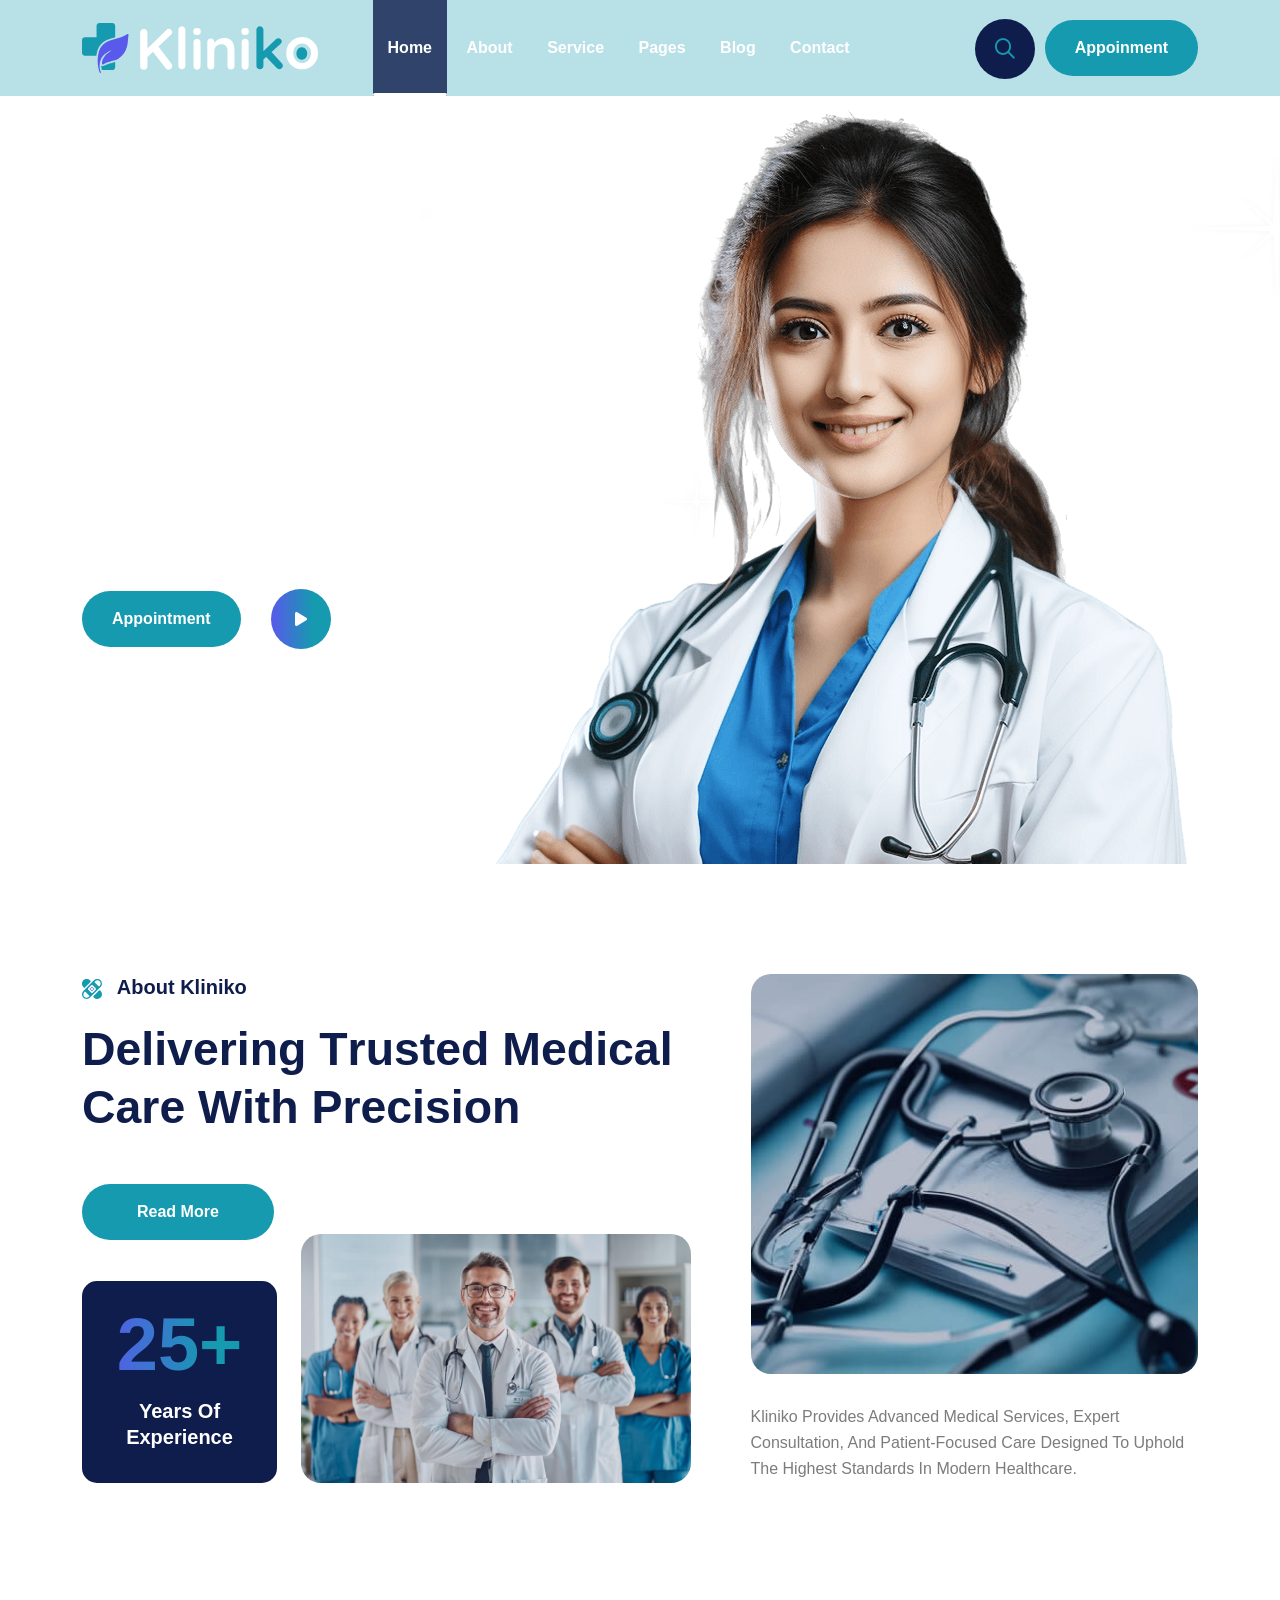
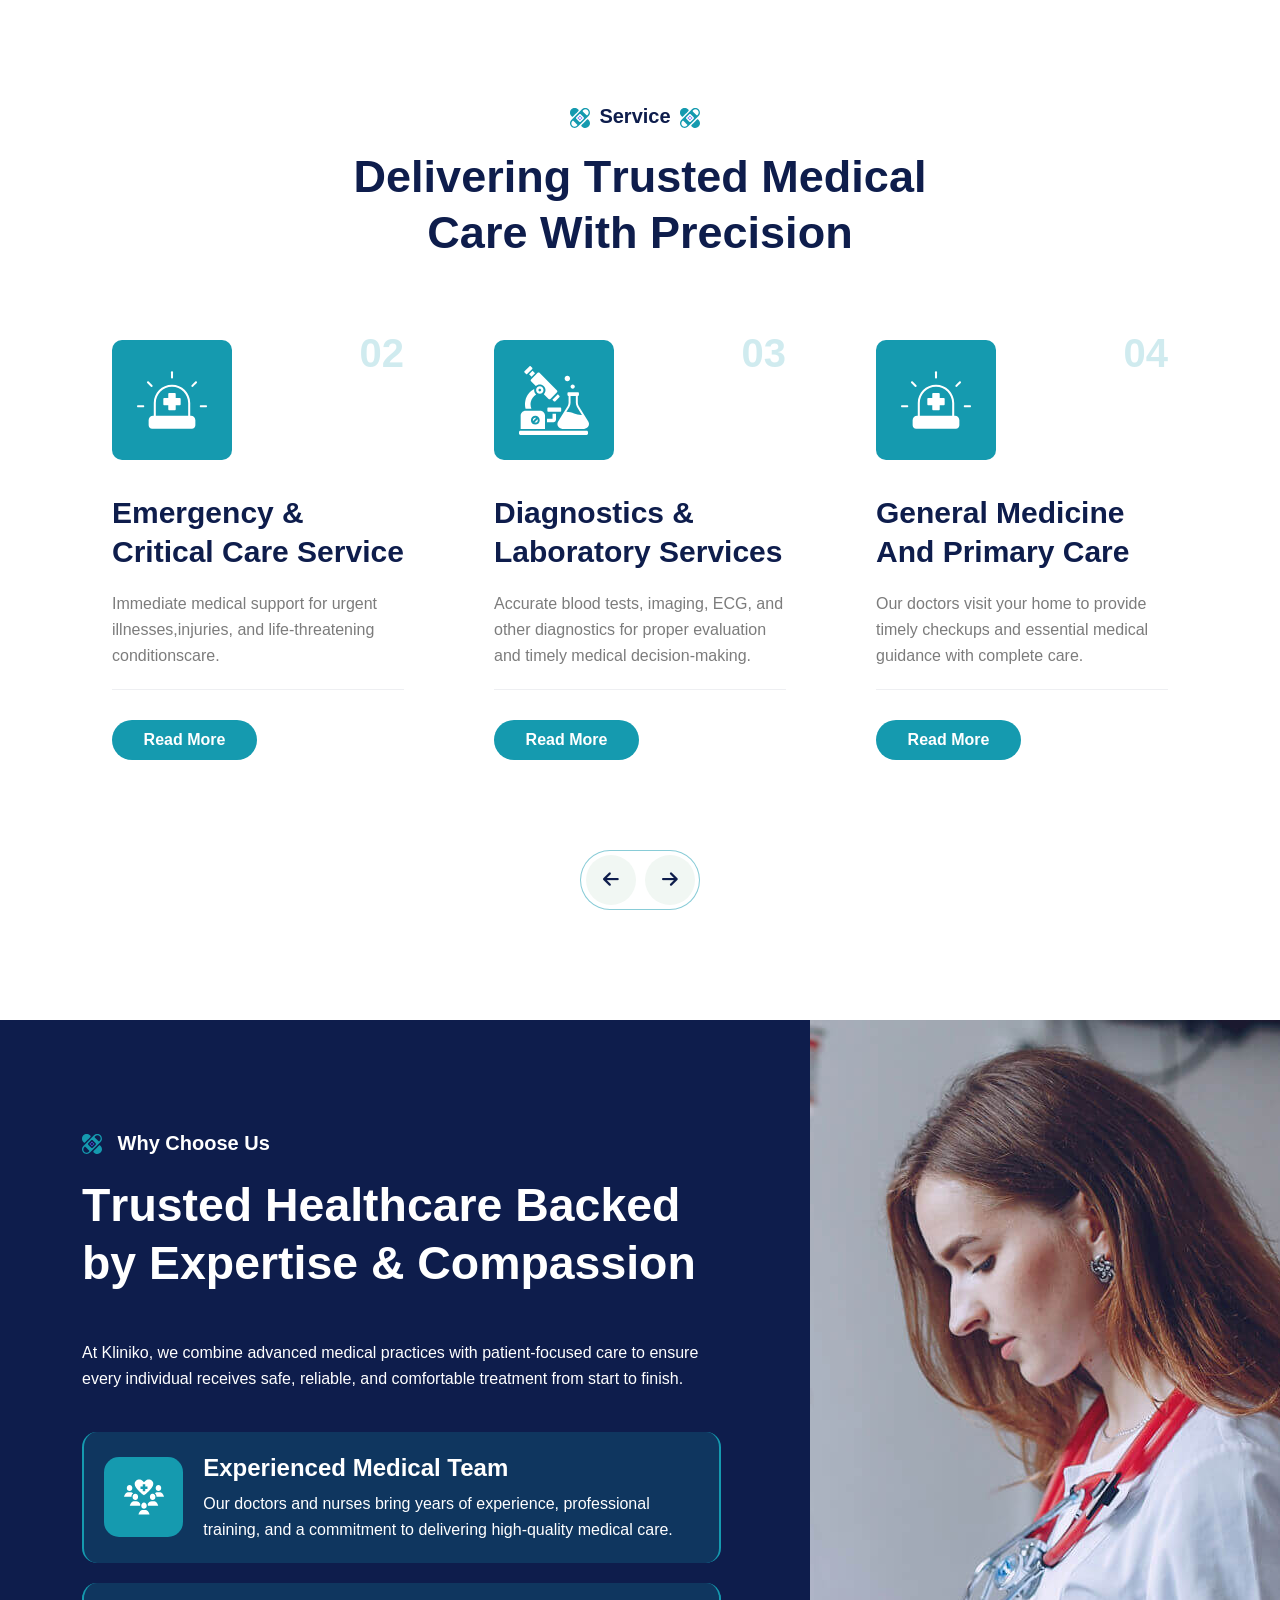
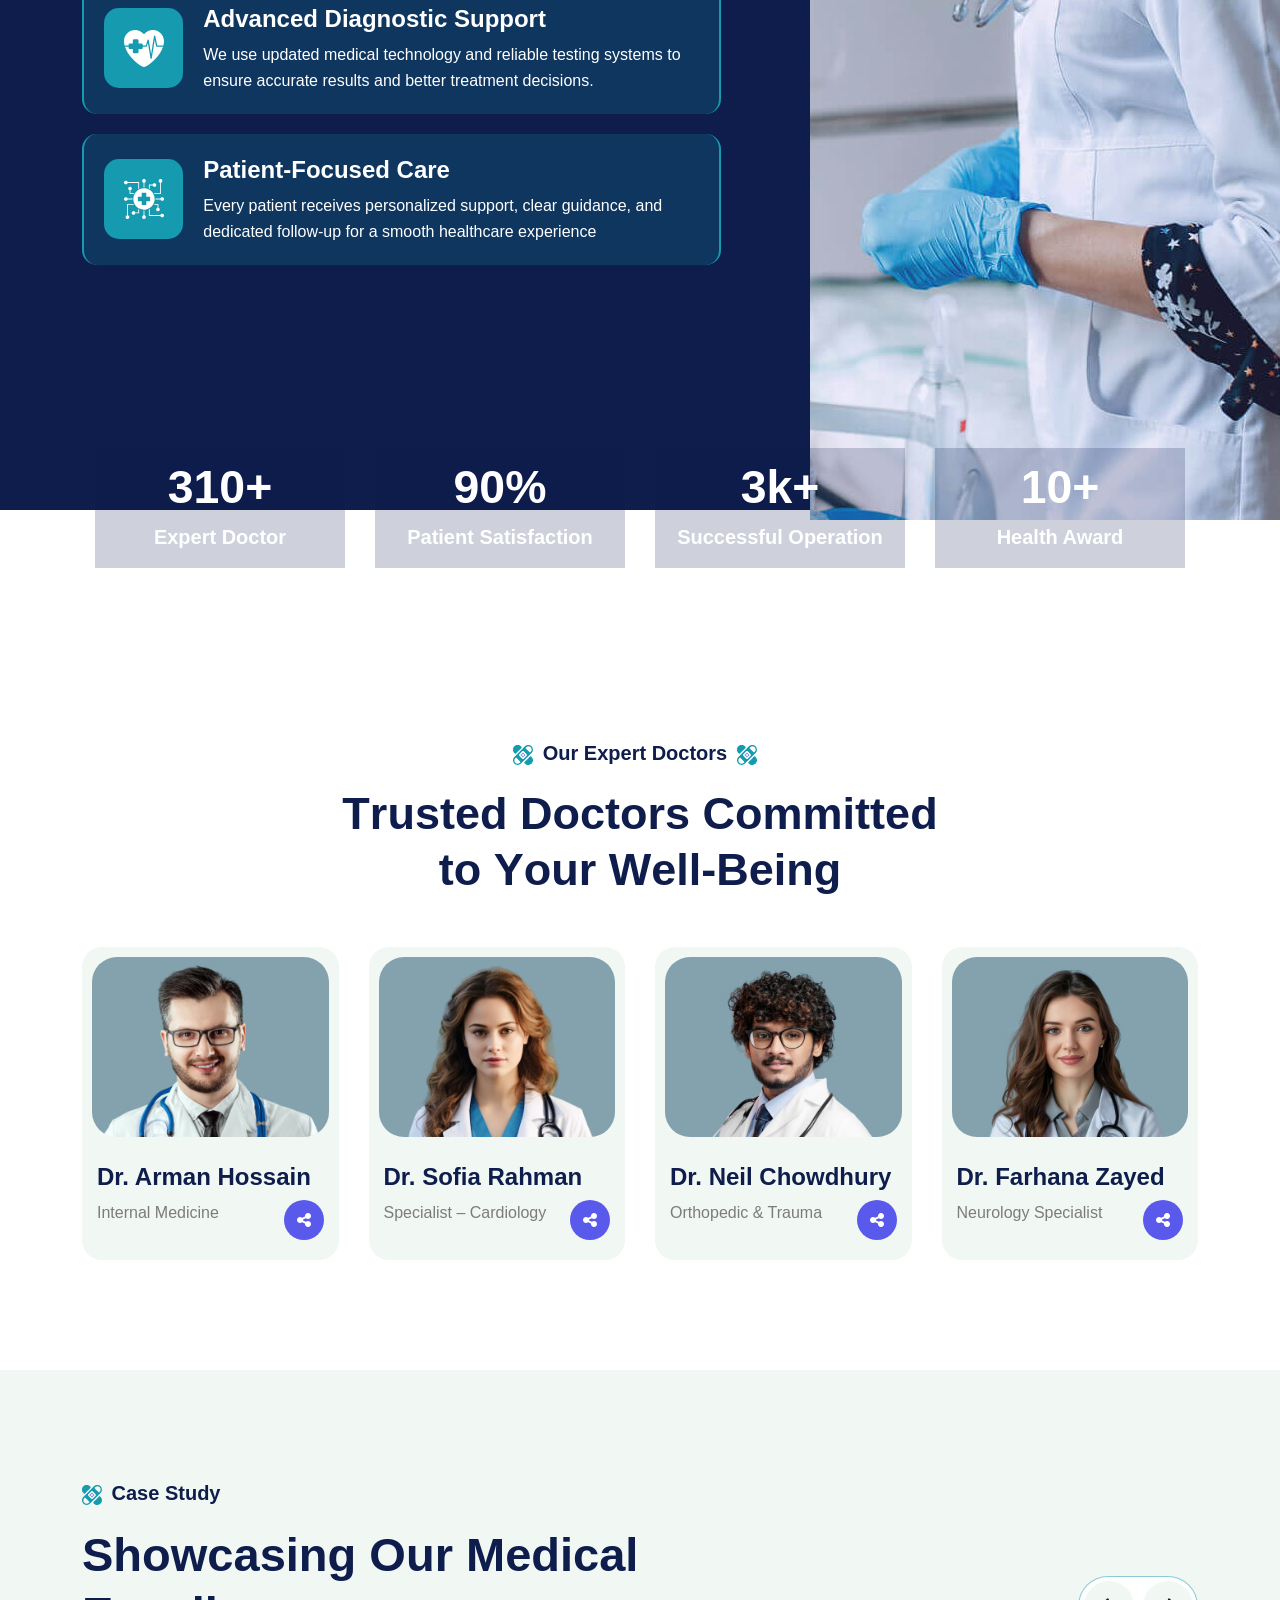
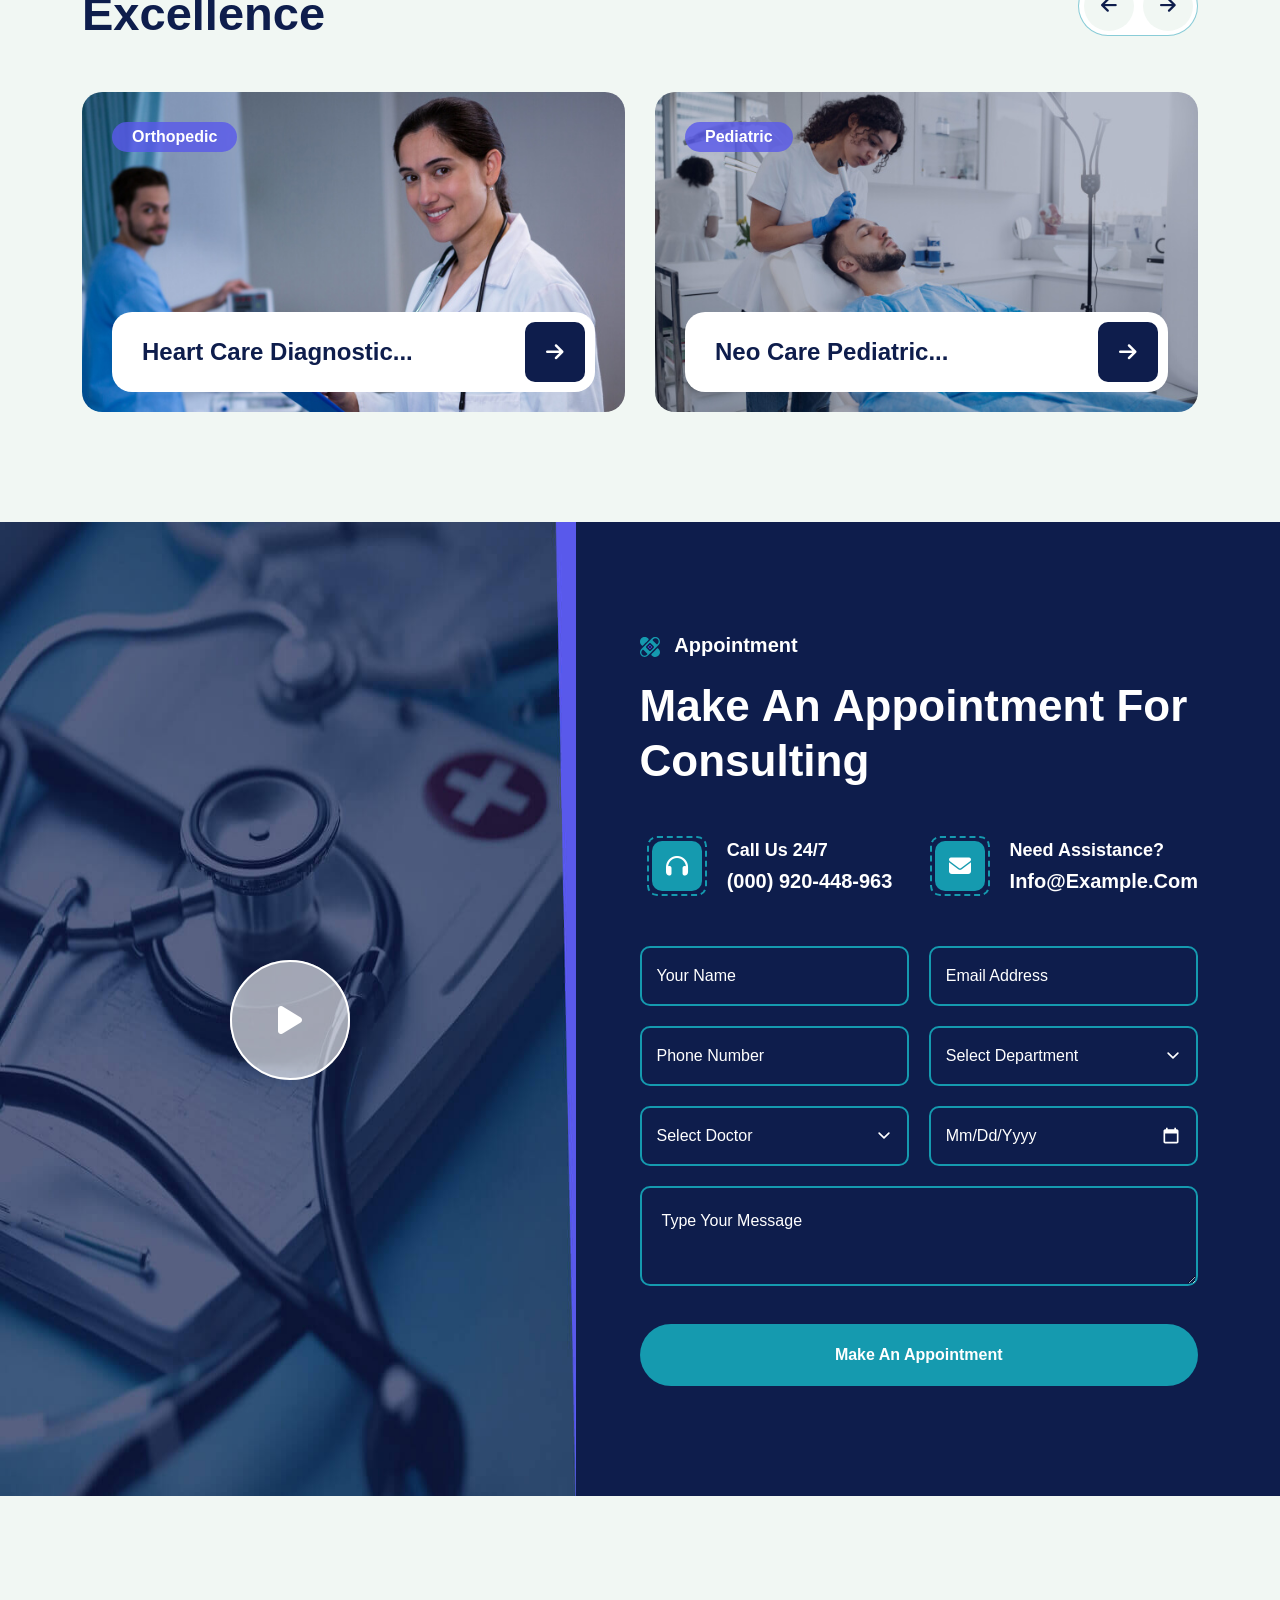
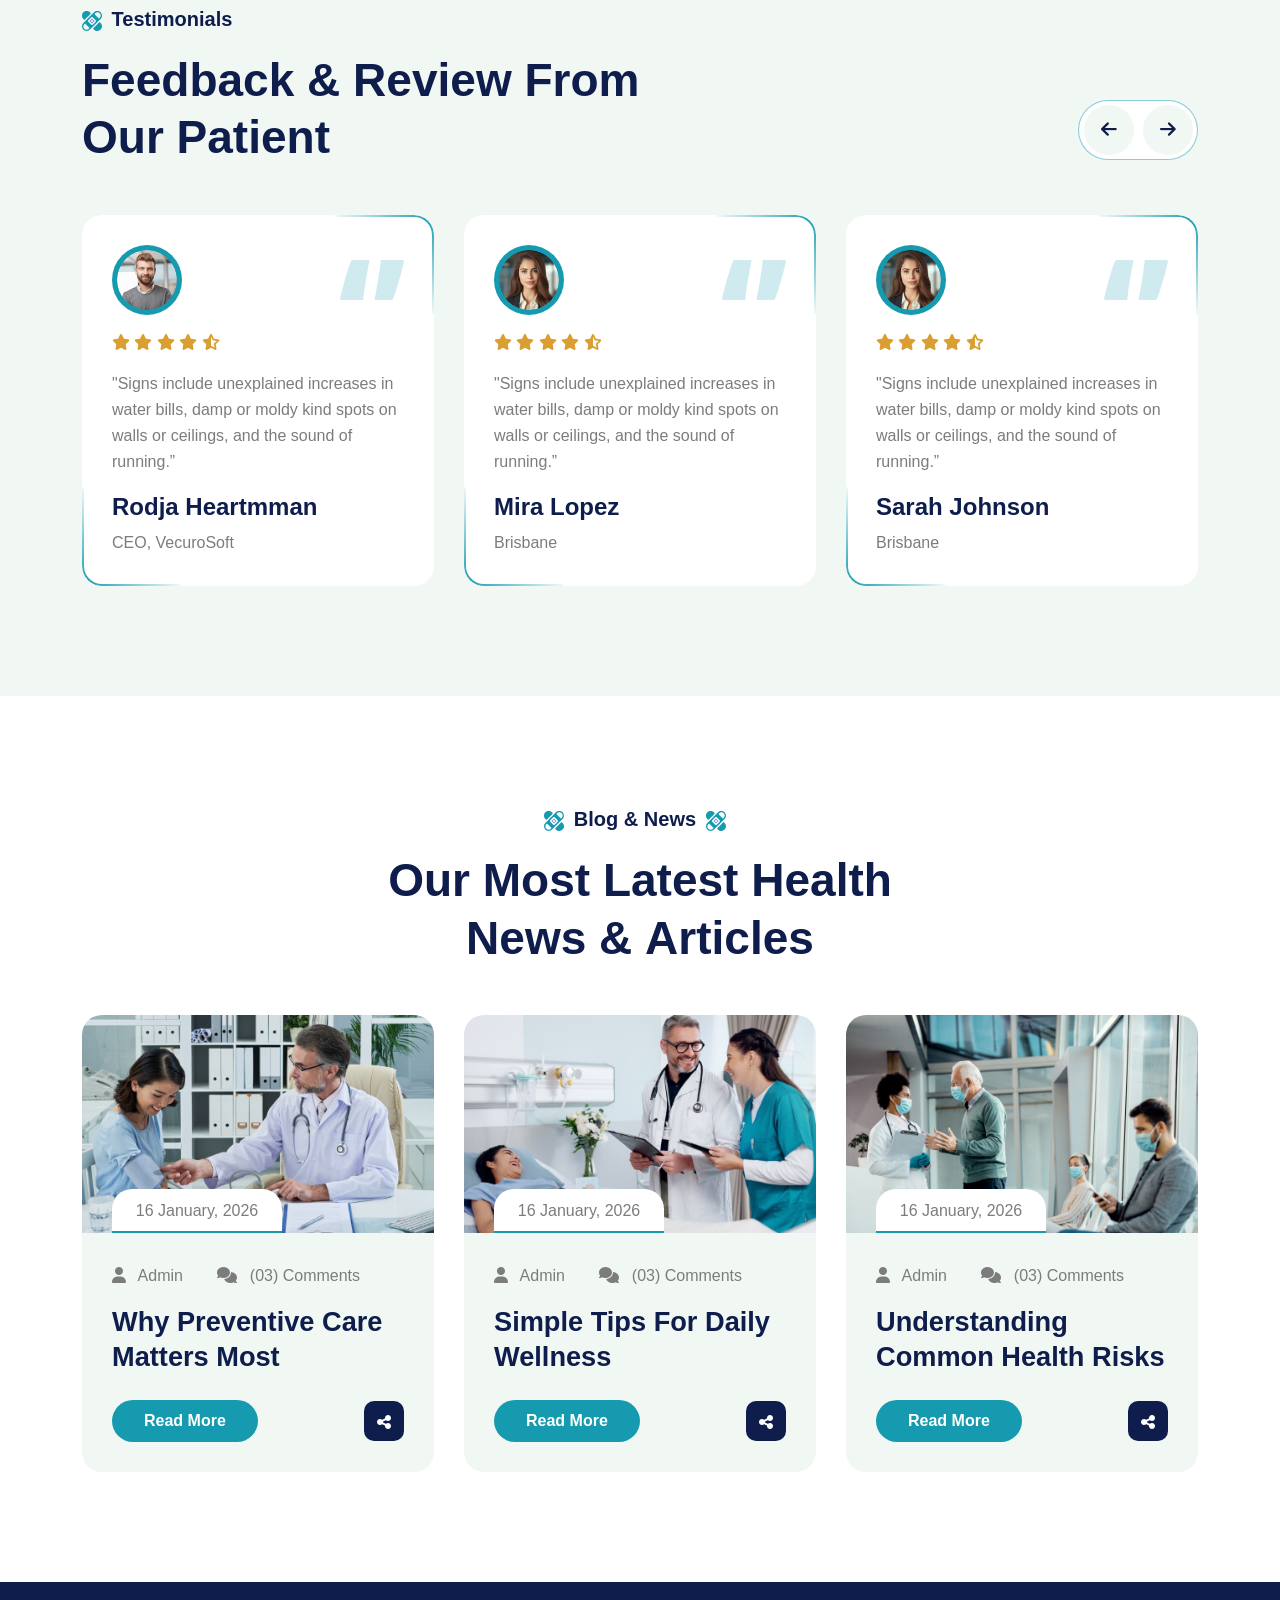
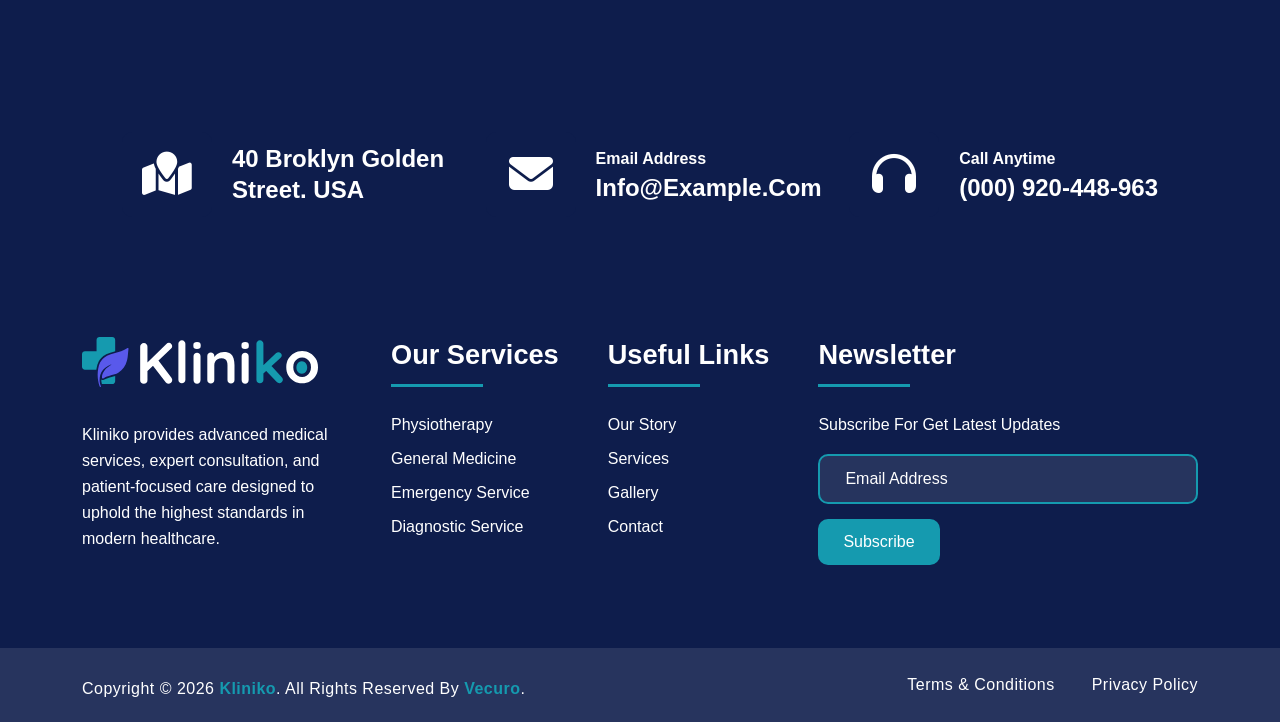
==== index.html @ f4b87aa0 "working start" ====
﻿<!DOCTYPE html>
<html class="no-js" lang="zxx">

<head>
  <meta charset="utf-8">
  <meta http-equiv="x-ua-compatible" content="ie=edge">
  <title>
    kliniko - Medical Hospital & Doctors Clinic HTML5 Template | Vecuro | Home 1
  </title>
  <meta name="author" content="vecuro">
  <meta name="description" content="kliniko - Medical Hospital & Doctors Clinic HTML5 Template">
  <meta name="keywords" content="kliniko - Medical Hospital & Doctors Clinic HTML5 Template">

  <!-- Mobile Specific Metas -->
  <meta name="viewport" content="width=device-width, initial-scale=1, shrink-to-fit=no">

  <!-- Favicons - Place favicon.ico in the root directory -->
  <link rel="apple-touch-icon" href="assets/img/favicons/apple-touch-icon.png">
  <link rel="icon" type="image/x-icon" href="assets/img/favicons/favicon.ico">
  <link rel="icon" type="image/svg+xml" href="assets/img/favicons/favicon.svg">
  <link rel="icon" type="image/png" sizes="96x96" href="assets/img/favicons/favicon-96x96.png">
  <link rel="icon" type="image/png" sizes="192x192" href="assets/img/favicons/web-app-manifest-192x192.png">
  <meta name="theme-color" content="#ffffff">
  <!--~~~~~~~~~~~~~~~~~~~~~~~~~~~~
	  Google Fonts
	~~~~~~~~~~~~~~~~~~~~~~~~~~~~~~~~ -->
  <link rel="preconnect" href="https://fonts.googleapis.com">
  <link rel="preconnect" href="https://fonts.gstatic.com" crossorigin="">
  <link href="../../css2?family=Fira+Sans:ital,wght@0,100;0,200;0,300;0,400;0,500;0,600;0,700;0,800;0,900;1,100;1,200;1,300;1,400;1,500;1,600;1,700;1,800;1,900&family=Quicksand:wght@300..700&display=swap" rel="stylesheet">
  <!--~~~~~~~~~~~~~~~~~~~~~~~~~~~~
	    All CSS File
	~~~~~~~~~~~~~~~~~~~~~~~~~~~~~~~~ -->
  <!-- Bootstrap -->
  <link rel="stylesheet" href="assets/css/bootstrap.min.css">
  <!-- Fontawesome Icon -->
  <link rel="stylesheet" href="assets/css/fontawesome.min.css">
  <!-- Magnific Popup -->
  <link rel="stylesheet" href="assets/css/magnific-popup.min.css">
  <!-- Slick Slider -->
  <link rel="stylesheet" href="assets/css/swiper-bundle.css">
  <!-- animate css -->
  <link rel="stylesheet" href="assets/css/animate.min.css">
  <!-- Theme Custom CSS -->
  <link rel="stylesheet" href="assets/css/style.css">
</head>

<body>
  <!--********************************
   		Code Start From Here 
	******************************** -->
  <!--~~~~~~~~~~~~~~~~~~~~~~~~~~~~
	    Preloader
	~~~~~~~~~~~~~~~~~~~~~~~~~~~~~~~~ -->
  <div class="preloader">
    <button class="vsBtn preloaderCls">Cancel Preloader </button>
    <div class="preloader-inner">
      <img loading="lazy" src="assets/img/logo.svg" alt="logo">
      <div class="content">
        <div class="pill">
          <div class="medicine">
            <i></i><i></i><i></i><i></i><i></i><i></i>
            <i></i><i></i><i></i><i></i><i></i><i></i>
          </div>
          <div class="side top"></div>
          <div class="side bottom"></div>
        </div>
      </div>
    </div>
  </div>

  <!--~~~~~~~~~~~~~~~~~~~~~~~~~~~~
		Mobile Menu
	~~~~~~~~~~~~~~~~~~~~~~~~~~~~~~~~ -->
  <div class="vs-menu-wrapper">
    <div class="vs-menu-area text-center">
      <div class="vs-header__right pt-4">
        <button class="vs-menu-toggle">
          <i class="fa-solid fa-xmark"></i>
        </button>
        <div class="mobile-logo">
          <a href="index.html"><img loading="lazy" src="assets/img/logo.svg" alt="kliniko"></a>
        </div>
      </div>
      <div class="vs-mobile-menu">
        <ul>
          <li class="menu-item-has-children">
            <a href="index.html">
              Home
            </a>
            <ul class="sub-menu">
              <li><a href="index.html">Home 01</a></li>
              <li><a href="index-2.html">Home 02</a></li>
              <li><a href="index-3.html">Home 03</a></li>
              <li><a href="index-4.html">Home 04</a></li>
              <li><a href="index-5.html">Home 05</a></li>
            </ul>
          </li>
          <li><a href="about.html"> about</a> </li>
          <li class="menu-item-has-children">
            <a href="service.html"> service </a>
            <ul class="sub-menu">
              <li><a href="service.html">service</a></li>
              <li><a href="service-details.html">service details</a></li>
            </ul>
          </li>

          <li class="menu-item-has-children mega-menu-wrap">
            <a href="javascript:void(0)">
              Pages
            </a>
            <ul class="mega-menu">
              <li><a href="javascript:void(0)">Page List 1</a>
                <ul>
                  <li><a href="index.html">Home 01</a></li>
                  <li><a href="index-2.html">Home 02</a></li>
                  <li><a href="index-3.html">Home 03</a></li>
                  <li><a href="index-4.html">Home 04</a></li>
                  <li><a href="index-5.html">Home 05</a></li>
                </ul>
              </li>
              <li><a href="javascript:void(0)">Page List 2</a>
                <ul>
                  <li><a href="about.html">About Us</a></li>
                  <li><a href="service.html">service</a></li>
                  <li><a href="service-details.html">service details</a></li>
                  <li><a href="doctors.html">doctors</a></li>
                </ul>
              </li>
              <li><a href="javascript:void(0)">Page List 3</a>
                <ul>
                  <li><a href="doctors-details.html">doctors details</a></li>
                  <li><a href="case.html">case study</a></li>
                  <li><a href="case-details.html">case details</a></li>
                  <li><a href="blog.html">Blog Standerd</a></li>
                </ul>
              </li>
              <li><a href="javascript:void(0)">Page List 4</a>
                <ul>
                  <li><a href="blog-grid.html">Blog Grid</a></li>
                  <li><a href="blog-details.html">Blog Details</a></li>
                  <li><a href="contact.html">Contact Us</a></li>
                  <li><a href="404.html">404 Page</a></li>
                </ul>
              </li>
            </ul>
          </li>
          <li class="menu-item-has-children">
            <a href="blog.html"> Blog </a>
            <ul class="sub-menu">
              <li><a href="blog.html">Blog Standerd</a></li>
              <li><a href="blog-grid.html">Blog grid</a></li>
              <li><a href="blog-details.html">Blog Details</a></li>
            </ul>
          </li>
          <li>
            <a href="contact.html">
              contact
            </a>
          </li>
        </ul>
      </div>
      <div class="mt-50 pt-50">
        <div class="social-style mobileMenu mb-30">
          <a href="#"><i class="fa-brands fa-x-twitter"></i></a>
          <a href="#"><i class="fa-brands fa-linkedin-in"></i></a>
          <a href="#"><i class="fa-brands fa-youtube"></i></a>
          <a href="#"><i class="fa-brands fa-google-plus-g"></i></a>
        </div>
        <p class="sidemenu-text sidemenu-text--footer text-center mb-0">Copyright © 2026 <a class="vs-theme-color" href="index.html">kliniko</a>. All rights reserved.
        </p>
      </div>
    </div>
  </div>

  <!-- ==============================
    	Popup Search Box
    ============================== -->
  <div class="popup-search-box">
    <button class="searchClose"><i class="fal fa-times"></i></button>
    <form action="#">
      <input id="search-field" type="text" class="border-theme" placeholder="What are you looking for">
      <button type="submit"><i class="fal fa-search"></i></button>
    </form>
  </div>

  <!--~~~~~~~~~~~~~~~~~~~~~~~~~~~~~~
        Header layout
    ~~~~~~~~~~~~~~~~~~~~~~~~~~~~-->
  <header class="vs-header bg-fixed">
    <div class="sticky-wrapper">
      <div class="sticky-active">
        <div class="container">
          <div class="menu-container">
            <div class="row justify-content-between align-items-center">
              <div class="col">
                <div class="d-flex align-items-center justify-content-start position-relative">
                  <button class="vs-menu-toggle d-inline-block d-xl-none">
                    <i class="fal fa-bars"></i>
                  </button>
                  <div class="vs-header__logo">
                    <a href="index.html">
                      <img src="assets/img/logo.svg" alt="Kliniko" class="logo">
                    </a>
                  </div>
                </div>
              </div>
              <div class="col-auto">
                <nav class="main-menu d-none d-xl-block">
                  <ul>
                    <li class="menu-item-has-children">
                      <a href="index.html">
                        Home
                      </a>
                      <ul class="sub-menu">
                        <li><a href="index.html">Home 01</a></li>
                        <li><a href="index-2.html">Home 02</a></li>
                        <li><a href="index-3.html">Home 03</a></li>
                        <li><a href="index-4.html">Home 04</a></li>
                        <li><a href="index-5.html">Home 05</a></li>
                      </ul>
                    </li>
                    <li><a href="about.html"> about</a> </li>
                    <li class="menu-item-has-children">
                      <a href="service.html"> service </a>
                      <ul class="sub-menu">
                        <li><a href="service.html">service</a></li>
                        <li><a href="service-details.html">service details</a></li>
                      </ul>
                    </li>
                    <li class="menu-item-has-children mega-menu-wrap">
                      <a href="javascript:void(0)">
                        Pages
                      </a>
                      <ul class="mega-menu">
                        <li><span>Page List 1</span>
                          <ul>
                            <li><a href="index.html">Home 01</a></li>
                            <li><a href="index-2.html">Home 02</a></li>
                            <li><a href="index-3.html">Home 03</a></li>
                            <li><a href="index-4.html">Home 04</a></li>
                            <li><a href="index-5.html">Home 05</a></li>
                          </ul>
                        </li>
                        <li><span>Page List 2</span>
                          <ul>
                            <li><a href="about.html">About Us</a></li>
                            <li><a href="service.html">service</a></li>
                            <li><a href="service-details.html">service details</a></li>
                            <li><a href="doctors.html">doctors</a></li>
                          </ul>
                        </li>
                        <li><span>Page List 3</span>
                          <ul>
                            <li><a href="doctors-details.html">doctors details</a></li>
                            <li><a href="case.html">case study</a></li>
                            <li><a href="case-details.html">case details</a></li>
                            <li><a href="blog.html">Blog Standerd</a></li>
                          </ul>
                        </li>
                        <li><span>Page List 4</span>
                          <ul>
                            <li><a href="blog-grid.html">Blog Grid</a></li>
                            <li><a href="blog-details.html">Blog Details</a></li>
                            <li><a href="contact.html">Contact Us</a></li>
                            <li><a href="404.html">404 Page</a></li>
                          </ul>
                        </li>
                      </ul>
                    </li>

                    <li class="menu-item-has-children">
                      <a href="blog.html"> Blog </a>
                      <ul class="sub-menu">
                        <li><a href="blog.html">Blog Standerd</a></li>
                        <li><a href="blog-grid.html">Blog grid</a></li>
                        <li><a href="blog-details.html">Blog Details</a></li>
                      </ul>
                    </li>
                    <li>
                      <a href="contact.html">
                        contact
                      </a>
                    </li>
                  </ul>
                </nav>
              </div>
              <div class="col-auto">
                <div class="vs-header__action">
                  <div class="d-none d-xxl-inline-flex align-items-center H-call">
                    <div class="call-icon">
                      <i class="fa-solid fa-headphones"></i>
                    </div>
                    <p><span>Emergency Call</span> (000) 920-448-963</p>
                  </div>

                  <div class="d-none d-md-inline">
                    <button class="searchBoxTggler">
                      <i class="far fa-search"></i>
                    </button>
                  </div>
                  <div class="d-none d-sm-inline-flex">
                    <a href="contact.html" class="vsBtn">appoinment
                      <span></span>
                    </a>
                  </div>
                </div>
              </div>
            </div>
          </div>
        </div>
      </div>
    </div>
  </header>
  <!--~~~~~~~~~~~~~~~~~~~~~~~~~~~~~~
        Main layout
    ~~~~~~~~~~~~~~~~~~~~~~~~~~~~~~~~~-->
  <main class="vs-main">
    <!-- Hero -->
    <section class="vs-hero overflow-hidden parallax-sec">
      <div class="vs-hero__bg" data-bg-src="assets/img/hero/banner-BG-h1.jpg"></div>
      <div class="container">
        <div class="vs-hero__wrap">
          <div class="row">
            <div class="col-lg-7 col-md-12">
              <div class="vs-hero__content">
                <span class="vs-hero__title--sub title-sub">
                  Your Health, Our Priority
                </span>
                <h1 class="vs-hero__title--main  title-main">
                  Trusted care for your better tomorrow
                </h1>
                <p class="vs-hero__title--para title-para">Kliniko offers expert medical care and personalized
                  health solutions designed to keep you and your family well.</p>

                <div class="vs-hero__btn heroBtn">
                  <a class="vsBtn" href="contact.html">
                    <span></span>
                    Appointment
                  </a>
                  <a href="https://www.youtube.com/watch?v=o8OgzQdA70c" class="vs-video__button play-btn popup-video">
                    <i class="fa-solid fa-play"></i>
                  </a>
                </div>
              </div>
            </div>
          </div>

          <div class="vs-hero__shape-bgImg slide-img">
            <img loading="lazy" src="assets/img/hero/banner-img-h1.png" alt="hero image" class="main-img">
          </div>

          <div class="star_anime">
            <div class="star icon_one">
              <img class="starGlow" src="assets/img/icons/star.svg" alt="Star">
            </div>
            <div class="star icon_two">
              <img class="starGlow" src="assets/img/icons/star.svg" alt="Star">
            </div>
            <div class="star icon_three">
              <img class="starGlow" src="assets/img/icons/star.svg" alt="Star">
            </div>
            <div class="star icon_four">
              <img class="starGlow" src="assets/img/icons/star.svg" alt="Star">
            </div>
            <div class="star icon_five">
              <img class="starGlow" src="assets/img/icons/star.svg" alt="Star">
            </div>
            <div class="star icon_six">
              <img class="starGlow" src="assets/img/icons/star.svg" alt="Star">
            </div>
          </div>
        </div>
      </div>
    </section>
    <!-- Hero End -->

    <!-- About Part Start-->
    <section class="vs-about space">
      <div class="container">
        <div class="row">
          <div class="col-lg-7">
            <div class="vs-title animation-style2">
              <p class="vs-title__sub">
                <img src="assets/img/icons/title-icon.svg" alt="Icon"> About Kliniko
              </p>
              <h2 class="vs-title__main title-anime">Delivering Trusted Medical Care
                With Precision</h2>
            </div>
            <div class="vs-about__wrap wow animate__fadeInUp" data-wow-delay="0.2s">
              <a class="vsBtn" href="contact.html">
                <span></span>
                Read More
              </a>
              <div class="ab-experience">
                <h1>25+</h1>
                <p>Years of Experience</p>
              </div>
              <div class="ab-img"><img src="assets/img/about/about-img1-h1.jpg" loading="lazy" alt="image"></div>
            </div>
          </div>
          <div class="col-lg-5">
            <div class="abImg wow animate__fadeInUp" data-wow-delay="0.2s">
              <img src="assets/img/about/about-img2-h1.jpg" alt="image" loading="lazy">
              <p>Kliniko provides advanced medical services, expert consultation, and patient-focused care designed to
                uphold the highest standards in modern healthcare.</p>
            </div>
          </div>
        </div>
      </div>
    </section>
    <!-- About Part End-->

    <!-- Service Part Start -->
    <section class="vs-service z-index-common space" data-bg-src="assets/img/service/ser-bg-h1.jpg">
      <div class="container">
        <div class="vs-title text-center animation-style2">
          <p class="vs-title__sub">
            <img src="assets/img/icons/title-icon.svg" alt="Icon" class="pe-1"> service <img src="assets/img/icons/title-icon.svg" alt="Icon" class="ps-1">
          </p>
          <h2 class="vs-title__main title-anime">Delivering Trusted Medical Care With Precision</h2>
        </div>

        <div class="swiper" data-swiper="" data-xl="3" data-gap-xl="30" data-nav-next="#style1_next" data-nav-prev="#style1_prev">
          <div class="swiper-wrapper">
            <div class="swiper-slide">
              <div class="vs-service__wrap wow animate__fadeInUp" data-wow-delay="0.2s">
                <div class="vs-service__icon">
                  <div class="ser_icon"><img src="assets/img/service/ser-h1-icon1.svg" alt="Icon"></div>
                  <span class="ser_number">01</span>
                </div>
                <div class="vs-service__txt">
                  <a href="service.html">
                    <h3>General Medicine And Primary Care</h3>
                  </a>
                  <p>Our doctors visit your home to provide timely checkups and essential medical guidance with complete
                    care.</p>
                  <a href="service.html" class="ser_btn">read more</a>
                </div>
              </div>
            </div>
            <div class="swiper-slide">
              <div class="vs-service__wrap wow animate__fadeInUp" data-wow-delay="0.3s">
                <div class="vs-service__icon">
                  <div class="ser_icon"><img src="assets/img/service/ser-h1-icon2.svg" alt="Icon"></div>
                  <span class="ser_number">02</span>
                </div>
                <div class="vs-service__txt">
                  <a href="service.html">
                    <h3>Emergency & Critical Care Service</h3>
                  </a>
                  <p>Immediate medical support for urgent illnesses,injuries, and life-threatening conditionscare.</p>
                  <a href="service.html" class="ser_btn">read more</a>
                </div>
              </div>
            </div>
            <div class="swiper-slide">
              <div class="vs-service__wrap wow animate__fadeInUp" data-wow-delay="0.4s">
                <div class="vs-service__icon">
                  <div class="ser_icon"><img src="assets/img/service/ser-h1-icon3.svg" alt="Icon"></div>
                  <span class="ser_number">03</span>
                </div>
                <div class="vs-service__txt">
                  <a href="service.html">
                    <h3>Diagnostics & Laboratory Services</h3>
                  </a>
                  <p>Accurate blood tests, imaging, ECG, and other diagnostics for proper evaluation and timely medical
                    decision-making.</p>
                  <a href="service.html" class="ser_btn">read more</a>
                </div>
              </div>
            </div>
            <div class="swiper-slide">
              <div class="vs-service__wrap wow animate__fadeInUp" data-wow-delay="0.5s">
                <div class="vs-service__icon">
                  <div class="ser_icon"><img src="assets/img/service/ser-h1-icon2.svg" alt="Icon"></div>
                  <span class="ser_number">04</span>
                </div>
                <div class="vs-service__txt">
                  <a href="service.html">
                    <h3>General Medicine And Primary Care</h3>
                  </a>
                  <p>Our doctors visit your home to provide timely checkups and essential medical guidance with complete
                    care.</p>
                  <a href="service.html" class="ser_btn">read more</a>
                </div>
              </div>
            </div>
          </div>

          <div class="vs-navigation">
            <div id="style1_prev" class="swiper-prevBtn">
              <i class="fa-solid fa-arrow-left"></i>
            </div>
            <div id="style1_next" class="swiper-nextBtn">
              <i class="fa-solid fa-arrow-right"></i>
            </div>
          </div>
        </div>
      </div>
    </section>
    <!-- Service Part End -->

    <!-- Choose Part Start-->
    <section class="vs-choose space-top bg-title" data-bg-src="assets/img/bg/chose-h1-overImg.png">
      <div class="container">
        <div class="row">
          <div class="col-lg-7">
            <div class="vs-title animation-style2">
              <p class="vs-title__sub text-white">
                <img src="assets/img/icons/title-icon.svg" alt="Icon"> Why Choose Us
              </p>
              <h2 class="vs-title__main title-anime text-white">Trusted Healthcare Backed by Expertise & Compassion</h2>
            </div>
            <div class="vs-choose__wrap">
              <p class="text-white mb-40">At Kliniko, we combine advanced medical practices with patient-focused care to
                ensure every individual receives safe, reliable, and comfortable treatment from start to finish.</p>
              <div class="choose-content">
                <div class="choose-icon">
                  <img src="assets/img/icons/choose-h1-icon1.svg" alt="Icon">
                </div>
                <div class="choose-txt">
                  <h3>Experienced Medical Team</h3>
                  <p>Our doctors and nurses bring years of experience, professional training, and a commitment to
                    delivering high-quality medical care.</p>
                </div>
              </div>
              <div class="choose-content">
                <div class="choose-icon">
                  <img src="assets/img/icons/choose-h1-icon2.svg" alt="Icon">
                </div>
                <div class="choose-txt">
                  <h3>Advanced Diagnostic Support</h3>
                  <p>We use updated medical technology and reliable testing systems to ensure accurate results and
                    better treatment decisions.</p>
                </div>
              </div>
              <div class="choose-content">
                <div class="choose-icon">
                  <img src="assets/img/icons/choose-h1-icon3.svg" alt="Icon">
                </div>
                <div class="choose-txt">
                  <h3>Patient-Focused Care</h3>
                  <p>Every patient receives personalized support, clear guidance, and dedicated follow-up for a smooth
                    healthcare experience</p>
                </div>
              </div>
            </div>
          </div>
          <div class="col-lg-5">
            <div class="chooseImg">
              <img src="assets/img/bg/chose-h1-img.jpg" alt="image" loading="lazy">
            </div>
          </div>
        </div>
      </div>

      <div class="vs-counter" data-bg-src="assets/img/bg/count-h1-bg.jpg">
        <div class="counter-body wow animate__fadeInUp" data-wow-delay="0.2s">
          <div class="counter-txt">
            <h2><span class="counter-number" data-counter="310">310</span>+</h2>
            <h3>Expert Doctor</h3>
          </div>
        </div>
        <div class="counter-body wow animate__fadeInUp" data-wow-delay="0.3s">
          <div class="counter-txt">
            <h2><span class="counter-number" data-counter="90">90</span>%</h2>
            <h3>Patient Satisfaction</h3>
          </div>
        </div>
        <div class="counter-body wow animate__fadeInUp" data-wow-delay="0.4s">
          <div class="counter-txt">
            <h2><span class="counter-number" data-counter="03">03</span>k+</h2>
            <h3>Successful Operation</h3>
          </div>
        </div>
        <div class="counter-body wow animate__fadeInUp" data-wow-delay="0.5s">
          <div class="counter-txt">
            <h2><span class="counter-number" data-counter="10">10</span>+</h2>
            <h3>Health Award</h3>
          </div>
        </div>
      </div>
    </section>
    <!-- Choose Part End-->

    <!-- Doctors Part Start -->
    <section class="vs-doctors space-bottom">
      <div class="container">
        <div class="vs-title text-center animation-style2">
          <p class="vs-title__sub">
            <img src="assets/img/icons/title-icon.svg" alt="Icon" class="pe-1"> Our Expert Doctors <img src="assets/img/icons/title-icon.svg" alt="Icon" class="ps-1">
          </p>
          <h2 class="vs-title__main title-anime">Trusted Doctors Committed to Your Well-Being</h2>
        </div>

        <div class="vs-doctors__wrap">
          <div class="vs-doctors__wrap-content wow animate__fadeInUp" data-wow-delay="0.2s">
            <div class="doctor_img">
              <a href="doctors.html"><img src="assets/img/doctors/dr-h1-img1.jpg" alt="Image" loading="lazy"></a>

            </div>
            <div class="doctor_txt">
              <a href="doctors.html">
                <h3>Dr. Arman Hossain</h3>
              </a>
              <div class="dr-txt">
                <p>Internal Medicine</p>
                <div class="social">
                  <button type="button" class="social-toggle"><i class="fa-solid fa-share-nodes"></i></button>
                  <ul class="social-list">
                    <li> <a href="#"><i class="fa-brands fa-facebook-f"></i> </a></li>
                    <li> <a href="#"><i class="fa-brands fa-twitter"></i> </a> </li>
                    <li> <a href="#"> <i class="fa-brands fa-linkedin-in"></i></a> </li>
                  </ul>
                </div>
              </div>
            </div>
          </div>
          <div class="vs-doctors__wrap-content wow animate__fadeInUp" data-wow-delay="0.3s">
            <div class="doctor_img">
              <a href="doctors.html"><img src="assets/img/doctors/dr-h1-img2.jpg" alt="Image" loading="lazy"></a>

            </div>
            <div class="doctor_txt">
              <a href="doctors.html">
                <h3>Dr. Sofia Rahman</h3>
              </a>
              <div class="dr-txt">
                <p>Specialist – Cardiology</p>
                <div class="social">
                  <button type="button" class="social-toggle"><i class="fa-solid fa-share-nodes"></i></button>
                  <ul>
                    <li> <a href="#"><i class="fa-brands fa-facebook-f"></i> </a></li>
                    <li> <a href="#"><i class="fa-brands fa-twitter"></i> </a> </li>
                    <li> <a href="#"> <i class="fa-brands fa-linkedin-in"></i></a> </li>
                  </ul>
                </div>
              </div>
            </div>
          </div>
          <div class="vs-doctors__wrap-content wow animate__fadeInUp" data-wow-delay="0.4s">
            <div class="doctor_img">
              <a href="doctors.html"><img src="assets/img/doctors/dr-h1-img3.jpg" alt="Image" loading="lazy"></a>

            </div>
            <div class="doctor_txt">
              <a href="doctors.html">
                <h3>Dr. Neil Chowdhury</h3>
              </a>
              <div class="dr-txt">
                <p>Orthopedic & Trauma</p>
                <div class="social">
                  <button type="button" class="social-toggle"><i class="fa-solid fa-share-nodes"></i></button>
                  <ul>
                    <li> <a href="#"><i class="fa-brands fa-facebook-f"></i> </a></li>
                    <li> <a href="#"><i class="fa-brands fa-twitter"></i> </a> </li>
                    <li> <a href="#"> <i class="fa-brands fa-linkedin-in"></i></a> </li>
                  </ul>
                </div>
              </div>
            </div>
          </div>
          <div class="vs-doctors__wrap-content wow animate__fadeInUp" data-wow-delay="0.5s">
            <div class="doctor_img">
              <a href="doctors.html"><img src="assets/img/doctors/dr-h1-img4.jpg" alt="Image" loading="lazy"></a>

            </div>
            <div class="doctor_txt">
              <a href="doctors.html">
                <h3>Dr. Farhana Zayed</h3>
              </a>
              <div class="dr-txt">
                <p>Neurology Specialist</p>
                <div class="social">
                  <button type="button" class="social-toggle"><i class="fa-solid fa-share-nodes"></i></button>
                  <ul>
                    <li> <a href="#"><i class="fa-brands fa-facebook-f"></i> </a></li>
                    <li> <a href="#"><i class="fa-brands fa-twitter"></i> </a> </li>
                    <li> <a href="#"> <i class="fa-brands fa-linkedin-in"></i></a> </li>
                  </ul>
                </div>
              </div>
            </div>
          </div>
        </div>
      </div>
    </section>
    <!-- Doctors Part End -->

    <!-- Case Part Start -->
    <section class="vs-case z-index-common space bg-img-color" data-bg-src="assets/img/doctors/case-h1-overlay.png">
      <div class="container">
        <div class="d-md-flex align-items-center justify-content-lg-between d-sm-block">
          <div class="vs-title animation-style2">
            <p class="vs-title__sub">
              <img src="assets/img/icons/title-icon.svg" alt="Icon" class="pe-1"> case study
            </p>
            <h2 class="vs-title__main title-anime">Showcasing Our Medical Excellence</h2>
          </div>

          <div id="style2_prev" class="vs-navigation style2">
            <div class="swiper-prevBtn">
              <i class="fa-solid fa-arrow-left"></i>
            </div>
            <div id="style2_next" class="swiper-nextBtn">
              <i class="fa-solid fa-arrow-right"></i>
            </div>
          </div>
        </div>

        <div class="swiper" data-swiper="" data-xl="2" data-gap-xl="30" data-lg="2" data-md="1" data-sm="1" data-nav-next="#style2_next" data-nav-prev="#style2_prev">
          <div class="swiper-wrapper">
            <div class="swiper-slide">
              <div class="vs-case__wrap wow animate__fadeInUp" data-wow-delay="0.2s">
                <div class="vs-case__img">
                  <div class="case_img">
                    <a href="case.html"><img src="assets/img/doctors/case-h1-img1.jpg" alt="Image"></a>
                  </div>
                  <span class="label">Pediatric</span>
                </div>
                <div class="case_txt">
                  <form action="case.html">
                    <input type="text" placeholder="Neo Care Pediatric...">
                    <button type="submit"><i class="fa-solid fa-arrow-right"></i></button>
                  </form>
                </div>
              </div>
            </div>
            <div class="swiper-slide">
              <div class="vs-case__wrap wow animate__fadeInUp" data-wow-delay="0.3s">
                <div class="vs-case__img">
                  <div class="case_img">
                    <a href="case.html"><img src="assets/img/doctors/case-h1-img2.jpg" alt="Image"></a>
                  </div>
                  <span class="label">Orthopedic</span>
                </div>
                <div class="case_txt">
                  <form action="case.html">
                    <input type="text" placeholder="Heart Care Diagnostic...">
                    <button type="submit"><i class="fa-solid fa-arrow-right"></i></button>
                  </form>
                </div>
              </div>
            </div>
            <div class="swiper-slide">
              <div class="vs-case__wrap wow animate__fadeInUp" data-wow-delay="0.4s">
                <div class="vs-case__img">
                  <div class="case_img">
                    <a href="case.html"><img src="assets/img/doctors/case-h1-img1.jpg" alt="Image"></a>
                  </div>
                  <span class="label">Pediatric</span>
                </div>
                <div class="case_txt">
                  <form action="case.html">
                    <input type="text" placeholder="Neo Care Pediatric...">
                    <button type="submit"><i class="fa-solid fa-arrow-right"></i></button>
                  </form>
                </div>
              </div>
            </div>
          </div>
        </div>
      </div>
    </section>
    <!-- Case Part End -->

    <!-- Appoint Part Start-->
    <section class="vs-appoint space bg-title" data-bg-src="assets/img/bg/appoint-overImg-h1.png">
      <div class="container">
        <div class="row">
          <div class="col-lg-5">
            <div class="appointImg">
              <img src="assets/img/bg/appoint-bg-h1.jpg" alt="image" loading="lazy">
              <a href="https://www.youtube.com/shorts/UyyaVC1hOFA" class="vs-appoint__button play-btn popup-video">
                <i class="fa-solid fa-play"></i>
              </a>
            </div>
          </div>
          <div class="col-lg-7">
            <div class="vs-appoint__wrap">
              <div class="vs-title animation-style2">
                <p class="vs-title__sub text-white">
                  <img src="assets/img/icons/title-icon.svg" alt="Icon"> Appointment
                </p>
                <h2 class="vs-title__main title-anime text-white">Make An Appointment For Consulting</h2>
              </div>
              <div class="vs-appoint__box wow animate__fadeInUp" data-wow-delay="0.3s">
                <div class="appoint-content">
                  <div class="appoint-icon">
                    <i class="fa-solid fa-headphones"></i>
                  </div>
                  <div class="appoint-txt">
                    <p><span>Call Us 24/7</span>(000) 920-448-963</p>
                  </div>
                </div>
                <div class="appoint-content">
                  <div class="appoint-icon">
                    <i class="fa-solid fa-envelope"></i>
                  </div>
                  <div class="appoint-txt">
                    <p><span>Need Assistance?</span>info@example.com</p>
                  </div>
                </div>
              </div>
              <div class="vs-appoint__form wow animate__fadeInUp" data-wow-delay="0.4s">
                <form action="#">
                  <div class="appoint_form">
                    <input name="name" type="text" placeholder="your name">
                    <input name="email" type="text" placeholder="email address" required="">
                    <input name="phone" type="text" placeholder="phone number" required="">
                    <select>
                      <option>Select Department</option>
                      <option>Dental</option>
                      <option>Cardiology</option>
                      <option>Neurology</option>
                    </select>

                    <select>
                      <option>Select Doctor</option>
                      <option>Doctor One</option>
                      <option>Doctor Two</option>
                    </select>

                    <input type="date">
                  </div>

                  <textarea name="message" placeholder="type your message"></textarea>

                  <div class="text-center mt-30">
                    <button class="appoint_btn">Make An Appointment</button>
                  </div>
                </form>
              </div>
            </div>
          </div>
        </div>
      </div>
    </section>
    <!-- Appoint Part End-->

    <!-- Testimoni Part Start -->
    <section class="vs-testimoni z-index-common space bg-img-color">
      <div class="container">
        <div class="d-flex align-items-center justify-content-lg-between">
          <div class="vs-title animation-style2">
            <p class="vs-title__sub">
              <img src="assets/img/icons/title-icon.svg" alt="Icon" class="pe-1"> Testimonials
            </p>
            <h2 class="vs-title__main title-anime">Feedback & Review From Our Patient</h2>
          </div>

          <div id="style3_prev" class="vs-navigation style2">
            <div class="swiper-prevBtn">
              <i class="fa-solid fa-arrow-left"></i>
            </div>
            <div id="style3_next" class="swiper-nextBtn">
              <i class="fa-solid fa-arrow-right"></i>
            </div>
          </div>
        </div>

        <div class="swiper" data-swiper="" data-xl="3" data-gap-xl="30" data-nav-next="#style3_next" data-nav-prev="#style3_prev">
          <div class="swiper-wrapper">
            <div class="swiper-slide">
              <div class="vs-testimoni__wrap wow animate__fadeInUp" data-wow-delay="0.2s">
                <div class="vs-testimoni__img">
                  <div class="test_img">
                    <img src="assets/img/testimoni/testi-h1-img1.png" alt="Image">
                  </div>
                  <div class="test-icon">
                    <img src="assets/img/icons/comma.svg" alt="Image" class="comma1">
                    <img src="assets/img/icons/comma2.svg" alt="Image" class="comma2">
                  </div>
                </div>
                <div class="test_txt">
                  <span class="star">
                    <i class="fas fa-star"></i>
                    <i class="fas fa-star"></i>
                    <i class="fas fa-star"></i>
                    <i class="fas fa-star"></i>
                    <i class="fa-solid fa-star-half-stroke"></i>
                  </span>
                  <p>"Signs include unexplained increases in water bills, damp or moldy kind spots on walls or ceilings,
                    and the sound of running.”</p>
                  <div class="test-admin">
                    <h3>Sarah Johnson</h3>
                    <p>Brisbane</p>
                  </div>
                </div>
                <div class="gradient-border-corner"></div>
                <div class="gradient-border-corner style2"></div>
              </div>
            </div>
            <div class="swiper-slide">
              <div class="vs-testimoni__wrap wow animate__fadeInUp" data-wow-delay="0.3s">
                <div class="vs-testimoni__img">
                  <div class="test_img">
                    <img src="assets/img/testimoni/testi-h1-img2.png" alt="Image">
                  </div>
                  <div class="test-icon">
                    <img src="assets/img/icons/comma.svg" alt="Image" class="comma1">
                    <img src="assets/img/icons/comma2.svg" alt="Image" class="comma2">
                  </div>
                </div>
                <div class="test_txt">
                  <span class="star">
                    <i class="fas fa-star"></i>
                    <i class="fas fa-star"></i>
                    <i class="fas fa-star"></i>
                    <i class="fas fa-star"></i>
                    <i class="fa-solid fa-star-half-stroke"></i>
                  </span>
                  <p>"Signs include unexplained increases in water bills, damp or moldy kind spots on walls or ceilings,
                    and the sound of running.”</p>
                  <div class="test-admin">
                    <h3>Rodja Heartmman</h3>
                    <p>CEO, VecuroSoft</p>
                  </div>
                </div>
                <div class="gradient-border-corner"></div>
                <div class="gradient-border-corner style2"></div>
              </div>
            </div>
            <div class="swiper-slide">
              <div class="vs-testimoni__wrap wow animate__fadeInUp" data-wow-delay="0.4s">
                <div class="vs-testimoni__img">
                  <div class="test_img">
                    <img src="assets/img/testimoni/testi-h1-img3.png" alt="Image">
                  </div>
                  <div class="test-icon">
                    <img src="assets/img/icons/comma.svg" alt="Image" class="comma1">
                    <img src="assets/img/icons/comma2.svg" alt="Image" class="comma2">
                  </div>
                </div>
                <div class="test_txt">
                  <span class="star">
                    <i class="fas fa-star"></i>
                    <i class="fas fa-star"></i>
                    <i class="fas fa-star"></i>
                    <i class="fas fa-star"></i>
                    <i class="fa-solid fa-star-half-stroke"></i>
                  </span>
                  <p>"Signs include unexplained increases in water bills, damp or moldy kind spots on walls or ceilings,
                    and the sound of running.”</p>
                  <div class="test-admin">
                    <h3>Mira Lopez</h3>
                    <p>Brisbane</p>
                  </div>
                </div>
                <div class="gradient-border-corner"></div>
                <div class="gradient-border-corner style2"></div>
              </div>
            </div>
            <div class="swiper-slide">
              <div class="vs-testimoni__wrap wow animate__fadeInUp" data-wow-delay="0.2s">
                <div class="vs-testimoni__img">
                  <div class="test_img">
                    <img src="assets/img/testimoni/testi-h1-img3.png" alt="Image">
                  </div>
                  <div class="test-icon">
                    <img src="assets/img/icons/comma.svg" alt="Image" class="comma1">
                    <img src="assets/img/icons/comma2.svg" alt="Image" class="comma2">
                  </div>
                </div>
                <div class="test_txt">
                  <span class="star">
                    <i class="fas fa-star"></i>
                    <i class="fas fa-star"></i>
                    <i class="fas fa-star"></i>
                    <i class="fas fa-star"></i>
                    <i class="fa-solid fa-star-half-stroke"></i>
                  </span>
                  <p>"Signs include unexplained increases in water bills, damp or moldy kind spots on walls or ceilings,
                    and the sound of running.”</p>
                  <div class="test-admin">
                    <h3>Sarah Johnson</h3>
                    <p>Brisbane</p>
                  </div>
                </div>
                <div class="gradient-border-corner"></div>
                <div class="gradient-border-corner style2"></div>
              </div>
            </div>
          </div>
        </div>
      </div>
    </section>
    <!-- Testimoni Part End -->

    <!-- Blog Part Start -->
    <section class="vs-blog z-index-common space">
      <div class="container">
        <div class="vs-title text-center animation-style2">
          <p class="vs-title__sub">
            <img src="assets/img/icons/title-icon.svg" alt="Icon" class="pe-1"> Blog & News <img src="assets/img/icons/title-icon.svg" alt="Icon" class="ps-1">
          </p>
          <h2 class="vs-title__main title-anime">Our Most Latest Health News & Articles</h2>
        </div>
        <div class="swiper blogSlider" data-swiper="" data-xl="3" data-md="2" data-sm="1">
          <div class="swiper-wrapper">
            <div class="swiper-slide">
              <div class="vs-blog__wrap wow animate__fadeInUp" data-wow-delay="0.2s">
                <div class="blog_img">
                  <a href="blog.html"><img src="assets/img/blog/blog-h1-img1.jpg" alt="Image" loading="lazy"></a>
                  <p class="bdate">16 January, 2026</p>
                </div>
                <div class="blog_content">
                  <div class="blog-meta">
                    <a href="#">
                      <i class="fa-solid fa-user"></i> admin
                    </a>
                    <a href="#">
                      <i class="fa-solid fa-comments"></i> (03) comments
                    </a>
                  </div>
                  <div class="blog-txt">
                    <a href="blog.html">
                      <h3>Why Preventive Care Matters Most</h3>
                    </a>
                    <div class="blog-btn">
                      <a class="readMore" href="blog.html">read more</a>
                      <a class="blog-share" href="#"><i class="fa-solid fa-share-nodes"></i></a>
                    </div>
                  </div>
                </div>
              </div>
            </div>
            <div class="swiper-slide">
              <div class="vs-blog__wrap wow animate__fadeInUp" data-wow-delay="0.2s">
                <div class="blog_img">
                  <a href="blog.html"><img src="assets/img/blog/blog-h1-img2.jpg" alt="Image" loading="lazy"></a>
                  <p class="bdate">16 January, 2026</p>
                </div>
                <div class="blog_content">
                  <div class="blog-meta">
                    <a href="#">
                      <i class="fa-solid fa-user"></i> admin
                    </a>
                    <a href="#">
                      <i class="fa-solid fa-comments"></i> (03) comments
                    </a>
                  </div>
                  <div class="blog-txt">
                    <a href="blog.html">
                      <h3>Simple Tips for Daily Wellness</h3>
                    </a>
                    <div class="blog-btn">
                      <a class="readMore" href="blog.html">read more</a>
                      <a class="blog-share" href="#"><i class="fa-solid fa-share-nodes"></i></a>
                    </div>
                  </div>
                </div>
              </div>
            </div>
            <div class="swiper-slide">
              <div class="vs-blog__wrap wow animate__fadeInUp" data-wow-delay="0.3s">
                <div class="blog_img">
                  <a href="blog.html"><img src="assets/img/blog/blog-h1-img3.jpg" alt="Image" loading="lazy"></a>
                  <p class="bdate">16 January, 2026</p>
                </div>
                <div class="blog_content">
                  <div class="blog-meta">
                    <a href="#">
                      <i class="fa-solid fa-user"></i> admin
                    </a>
                    <a href="#">
                      <i class="fa-solid fa-comments"></i> (03) comments
                    </a>
                  </div>
                  <div class="blog-txt">
                    <a href="blog.html">
                      <h3>Understanding Common Health Risks</h3>
                    </a>
                    <div class="blog-btn">
                      <a class="readMore" href="blog.html">read more</a>
                      <a class="blog-share" href="#"><i class="fa-solid fa-share-nodes"></i></a>
                    </div>
                  </div>
                </div>
              </div>
            </div>
          </div>
        </div>
      </div>
    </section>
    <!-- Blog Part End -->
  </main>

  <div class="vs-footer bg-title" data-bg-src="assets/img/bg/footer-bg-h1.png">

    <div class="vs-footer__top z-index-common space space-extra-bottom">
      <div class="container">
        <div class="vs-footer__contact" data-bg-src="assets/img/bg/footer-contactBG-h1.jpg">
          <div class="contact_box">
            <div class="con-icon"><i class="fa-solid fa-map-location"></i></div>
            <div class="con-txt">
              <h3>40 Broklyn Golden Street. USA</h3>
            </div>
          </div>
          <div class="contact_box">
            <div class="con-icon"><i class="fa-solid fa-envelope"></i></div>
            <div class="con-txt">
              <p>Email Address</p>
              <h3>info@example.com</h3>
            </div>
          </div>
          <div class="contact_box">
            <div class="con-icon"><i class="fa-solid fa-headphones"></i></div>
            <div class="con-txt">
              <p>Call Anytime</p>
              <h3>(000) 920-448-963</h3>
            </div>
          </div>
        </div>

        <div class="vs-footer__wrapper wow animate__fadeInUp" data-wow-delay="0.25s">
          <div class="vs-footer__wrapper-widget">
            <div class="vs-footer__logo mb-35">
              <a href="index.html">
                <img src="assets/img/logo.svg" alt="kliniko Logo">
              </a>
            </div>
            <div class="vs-footer__wrapper-content">
              <p>Kliniko provides advanced medical services, expert consultation, and patient-focused care designed to
                uphold the highest standards in modern healthcare.</p>
            </div>
          </div>

          <div class="vs-footer__wrapper-widget">
            <h3 class="vs-footer__wrapper-title">Our Services</h3>
            <div class="vs-footer__wrapper-content">
              <ul>
                <li><a href="service.html">Physiotherapy</a></li>
                <li><a href="service.html">General Medicine</a></li>
                <li><a href="service.html">Emergency Service</a></li>
                <li><a href="service.html">Diagnostic Service</a></li>
              </ul>
            </div>
          </div>

          <div class="vs-footer__wrapper-widget">
            <h3 class="vs-footer__wrapper-title">Useful Links</h3>
            <div class="vs-footer__wrapper-content">
              <ul>
                <li><a href="about.html">Our Story</a></li>
                <li><a href="service.html">Services</a></li>
                <li><a href="#">Gallery</a></li>
                <li><a href="contact.html">Contact</a></li>
              </ul>
            </div>
          </div>

          <div class="vs-footer__wrapper-widget">
            <h3 class="vs-footer__wrapper-title">Newsletter</h3>
            <div class="vs-footer__wrapper-content">
              <p>Subscribe For Get Latest Updates </p>
              <div class="subscribe">
                <input type="text" placeholder="Email Address">
                <button type="button">subscribe</button>
              </div>
            </div>
          </div>
        </div>
      </div>
    </div>

    <div class="vs-footer__bottom">
      <div class="container">
        <div class="row justify-content-lg-between justify-content-md-center align-items-center gy-3">
          <div class="col-md-auto">
            <p class="vs-footer__copyright m-0 pt-2">
              Copyright © <span id="currentYear"></span>
              <a href="http://html.vecurosoft.com/kliniko">kliniko</a>. All rights reserved by <a href="http://html.vecurosoft.com/kliniko">Vecuro</a>.
            </p>
          </div>
          <div class="col-md-auto">
            <ul class="vs-footer__bottom--menu">
              <li><a href="about.html">Terms &amp; Conditions</a></li>
              <li><a href="about.html">Privacy Policy</a></li>
            </ul>
          </div>
        </div>
      </div>
    </div>
  </div>
  <!--********************************
			Back To Top  
	******************************** -->
  <button class="back-to-top" id="backToTop" aria-label="Back to Top">
    <span class="progress-circle">
      <svg viewbox="0 0 100 100">
        <circle class="bg" cx="50" cy="50" r="40"></circle>
        <circle class="progress" cx="50" cy="50" r="40"></circle>
      </svg>
      <span class="progress-percentage" id="progressPercentage">0%</span>
    </span>
  </button>
  <!--********************************
			Code End  Here 
	******************************** -->
  <!--~~~~~~~~~~~~~~~~~~~~~~~~~~~~
        All Js File
    ~~~~~~~~~~~~~~~~~~~~~~~~~~~~~~ -->
  <!-- Jquery -->
  <script src="assets/js/vendor/jquery-3.7.1.min.js"></script>
  <!-- Bootstrap -->
  <script src="assets/js/bootstrap.min.js"></script>
  <!-- WOW.js Animation -->
  <script src="assets/js/wow.min.js"></script>
  <!-- Magnific Popup -->
  <script src="assets/js/jquery.magnific-popup.min.js"></script>
  <!-- GSAP -->
  <script src="assets/js/gsap.min.js"></script>
  <script src="assets/js/ScrollTrigger.min.js"></script>
  <script src="assets/js/gsap-scroll-to-plugin.js"></script>
  <script src="assets/js/SplitText.js"></script>
  <script src="assets/js/lenis.min.js"></script>
  <!-- Swiper Slider -->
  <script src="assets/js/swiper-bundle.js"></script>
  <!-- Main Js File -->
  <script src="assets/js/main.js"></script>
</body>

</html>
---- assets/css/style.css ----
/*
Template Name: Kliniko - Medical & Health HTML5 Template
Template URL: https://html.vecuro.com/kliniko
Description: Kliniko - Medical & Health HTML5 Template
Author: vecuro
Author URI: https://themeforest.net/user/vecuro_themes
Version: 1.0.0
*/
/*=================================
    CSS Index Here
==================================*/
/*

01. Theme Base
    1.1. Mixin
    1.2. Function
    1.3. Variable
    1.4. Responsive
    1.5. Color Plate
    1.6. reset
    1.7. Wordpress Default
02. Reset
    2.1. Container
    2.2. Grid
    2.3. Input
    2.4. Slick Slider
    2.5. Mobile Menu
03. Utilities
    3.1. Preloader
    3.2. Buttons
    3.3. Titles
    3.4. Common
    3.6. Font
    3.7. Background
    3.8. Text Color
    3.9. Sticky
    3.10. Social
    3.11. icons
    3.12. Animation
    3.13. Error Page
    3.14. Pagination
04. Template Style
    4.1. Widget
    4.2. Header
    4.3. Footer
    4.4. Breadcumb
    4.5. About
    4.6. Hero Area
    4.7. Popup search
    4.8. Blog
    4.9. Case    
    4.10. Contact
    4.11. Doctors
    4.12. Instagram
    4.13. Service
    4.14. testimonial
    4.15. videoCount
05. Spacing
06. Components

*/
/*=================================
    CSS Index End
==================================*/
/*=================================
   01. Theme Base
==================================*/
/*------------------- 1.1. Mixin -------------------*/
/*------------------- 1.2. Function -------------------*/
/*------------------- 1.3. Variable-------------------*/
:root {
  --vs-theme-color1: #159AAF;
  --vs-theme-color1-rgb: 21, 154, 175;
  --vs-theme-color2: #5959EB;
  --vs-theme-color2-rgb: 89, 89, 235;
  --vs-theme-color3: #D8698A;
  --vs-theme-color3-rgb: 216, 105, 138;
  --vs-theme-color4: #19A8A3;
  --vs-theme-color4-rgb: 25, 168, 163;
  --vs-theme-color5: #136282;
  --vs-theme-color5-rgb: 19, 98, 130;
  --vs-title-color: #0E1D4C;
  --vs-title-color-rgb: 14, 29, 76;
  --vs-body-color: #7C7C7C;
  --vs-body-color-rgb: 124, 124, 124;
  --vs-smoke-color: #eff1f5;
  --vs-black-color: #000000;
  --vs-white-color: #ffffff;
  --vs-white-color-rgb: 255, 255, 255;
  --vs-yellow-color: #fec624;
  --vs-success-color: #28a745;
  --vs-error-color: #dc3545;
  --vs-img-bg-color: #F1F7F3;
  --vs-title-font: "Quicksand", sans-serif;
  --vs-body-font: "Fira Sans", sans-serif;
  --vs-special-font: "Poppins", sans-serif;
  --vs-icon-font: 'Font Awesome 6 Pro';
  --vs-main-container: 1320px;
  --vs-container-gutters: 30px;
  --vs-section-space: 110px;
  --vs-section-space-mobile: 80px;
  --vs-section-title-space: 48px;
  --ripple-ani-duration: 5s;
}

/*------------------- 1.4. Reset -------------------*/
/* IMPORTANT */
html, body {
  scroll-behavior: auto !important;
}

body {
  font-family: var(--vs-body-font);
  font-size: 16px;
  font-weight: 500;
  color: var(--vs-body-color);
  line-height: 26px;
  overflow-x: hidden;
  -webkit-font-smoothing: antialiased;
  /* Small devices */
}
@media (max-width: 767px) {
  body {
    font-size: 16px;
    line-height: 26px;
  }
}

iframe {
  border: none;
  width: 100%;
}

.slick-slide:focus,
button:focus,
a:focus,
a:active,
input,
input:hover,
input:focus,
input:active,
textarea,
textarea:hover,
textarea:focus,
textarea:active {
  outline: none;
}

select:focus,
input:focus {
  outline: none;
  box-shadow: none;
}

img:not([draggable]),
embed,
object,
video {
  max-width: 100%;
}

ul {
  list-style-type: disc;
}

ol {
  list-style-type: decimal;
}

table {
  width: 100%;
}

a {
  color: var(--vs-theme-color1);
  text-decoration: none;
  outline: 0;
  transition: all ease 0.4s;
}
a:hover {
  color: var(--vs-title-color);
}
a:active, a:focus, a:hover, a:visited {
  text-decoration: none;
  outline: 0;
}

button {
  transition: all ease 0.4s;
}

img {
  border: none;
  max-width: 100%;
}

span.ajax-loader:empty,
p:empty {
  display: none;
}

p {
  color: var(--vs-body-color);
  line-height: 26px;
  font-weight: 400;
}

h1 a,
h2 a,
h3 a,
h4 a,
h5 a,
h6 a,
p a,
span a {
  font-size: inherit;
  font-family: inherit;
  font-weight: inherit;
  line-height: inherit;
}

.h1,
h1,
.h2,
h2,
.h3,
h3,
.h4,
h4,
.h5,
h5,
.h6,
h6 {
  font-family: var(--vs-title-font);
  color: var(--vs-title-color);
  text-transform: capitalize;
  font-weight: 700;
  line-height: 1.4;
}

h1,
.h1 {
  font-size: clamp(2.5rem, 4vw + 1rem, 4.15rem);
  /* 40px - 64px */
  line-height: 1.2;
}

h2,
.h2 {
  font-size: clamp(1.5rem, 3vw + 0.5rem, 3rem);
  /* 24px - 48px */
  line-height: 1.25;
}

h3,
.h3 {
  font-size: clamp(1.25rem, 1.5vw + 0.5rem, 1.875rem);
  /* 20px - 24px */
  line-height: 1.3;
}

h4,
.h4 {
  font-size: clamp(1.125rem, 1.2vw + 0.5rem, 1.375rem);
  /* 18px - 22px */
  line-height: 1.4;
}

h5,
.h5 {
  font-size: clamp(1rem, 1.1vw + 0.3rem, 1.125rem);
  /* 16px - 18px */
  line-height: 1.5;
}

h6,
.h6 {
  font-size: clamp(0.875rem, 1vw + 0.25rem, 1rem);
  /* 14px - 16px */
  line-height: 1.6;
}

/*------------------- 1.5. Responsive -------------------*/
/*-----------------
    3.2 Responsive Media Queries
-----------------*/
/*------------------- 1.6. Responsive -------------------*/
body {
  transition: background-color 0.3s, color 0.3s;
}
body.light-mode {
  background-color: #ffffff;
  color: #222;
}
body.dark-mode {
  background-color: var(--vs-title-color);
  color: var(--vs-white-color);
}
body.dark-mode .main-menu a {
  color: var(--vs-white-color);
}
body.dark-mode .main-menu ul.sub-menu,
body.dark-mode .main-menu ul.mega-menu {
  background-color: var(--vs-title-color);
}
body.color-mode {
  color: #2a2a2a;
}

.theme-toggle-icon {
  position: fixed;
  top: 50%;
  left: 0;
  transform: translateY(-50%);
  background: var(--vs-title-color);
  color: var(--vs-white-color);
  padding: 12px 14px;
  cursor: pointer;
  z-index: 999;
  font-size: 20px;
  transition: all 0.3s ease;
  border-radius: 50%;
  width: 57px;
  height: 57px;
  display: flex;
  align-items: center;
  justify-content: center;
}
.theme-toggle-icon:hover {
  background: var(--vs-theme-color1);
}

.theme-panel {
  position: fixed;
  top: 50%;
  right: -250px;
  transform: translateY(-50%);
  background: #fff;
  border-radius: 10px 0 0 10px;
  padding: 20px;
  width: 220px;
  box-shadow: -4px 4px 20px rgba(0, 0, 0, 0.15);
  display: flex;
  flex-direction: column;
  gap: 12px;
  transition: right 0.35s ease;
  z-index: 999;
}
.theme-panel.open {
  right: 0;
}
.theme-panel .close-btn {
  align-self: flex-end;
  border: none;
  background: transparent;
  font-size: 18px;
  cursor: pointer;
  margin-bottom: 8px;
  padding: 2px;
}
.theme-panel .mode-btn,
.theme-panel .reset-btn {
  background: #f3f3f3;
  border: none;
  padding: 10px;
  border-radius: 6px;
  cursor: pointer;
  text-align: left;
  transition: background 0.3s;
}
.theme-panel .mode-btn:hover,
.theme-panel .reset-btn:hover {
  background: #e1e1e1;
}
.theme-panel .color-mode-label {
  display: flex;
  justify-content: space-between;
  align-items: center;
  font-size: 14px;
}
.theme-panel .color-mode-label input[type=color] {
  width: 30px;
  height: 30px;
  border: none;
  cursor: pointer;
}

/*------------------- 1.7. Wordpress Default -------------------*/
p.has-drop-cap {
  margin-bottom: 20px;
}

.page--item p:last-child .alignright {
  clear: right;
}

.blog-title,
.pagi-title,
.breadcumb-title {
  word-break: break-word;
}

.blocks-gallery-caption,
.wp-block-embed figcaption,
.wp-block-image figcaption {
  color: var(--vs-body-color);
}

.bypostauthor,
.gallery-caption {
  display: block;
}

.page-links,
.clearfix {
  clear: both;
}

.page--item {
  margin-bottom: 30px;
}
.page--item p {
  line-height: 1.8;
}

.content-none-search {
  margin-top: 30px;
}

.wp-block-button.aligncenter {
  text-align: center;
}

.alignleft {
  display: inline;
  float: left;
  margin-bottom: 10px;
  margin-right: 1.5em;
}

.alignright {
  display: inline;
  float: right;
  margin-bottom: 10px;
  margin-left: 1.5em;
  margin-right: 1em;
}

.aligncenter {
  clear: both;
  display: block;
  margin-left: auto;
  margin-right: auto;
  max-width: 100%;
}

.gallery {
  margin-bottom: 1.5em;
  width: 100%;
}

.gallery-item {
  display: inline-block;
  text-align: center;
  vertical-align: top;
  width: 100%;
  padding: 0 5px;
}

.wp-block-columns {
  margin-bottom: 1em;
}

figure.gallery-item {
  margin-bottom: 10px;
  display: inline-block;
}

figure.wp-block-gallery {
  margin-bottom: 14px;
}

.gallery-columns-2 .gallery-item {
  max-width: 50%;
}

.gallery-columns-3 .gallery-item {
  max-width: 33.33%;
}

.gallery-columns-4 .gallery-item {
  max-width: 25%;
}

.gallery-columns-5 .gallery-item {
  max-width: 20%;
}

.gallery-columns-6 .gallery-item {
  max-width: 16.66%;
}

.gallery-columns-7 .gallery-item {
  max-width: 14.28%;
}

.gallery-columns-8 .gallery-item {
  max-width: 12.5%;
}

.gallery-columns-9 .gallery-item {
  max-width: 11.11%;
}

.gallery-caption {
  display: block;
  font-size: 12px;
  color: var(--vs-body-color);
  line-height: 1.5;
  padding: 0.5em 0;
}

.wp-block-cover p:not(.has-text-color),
.wp-block-cover-image-text,
.wp-block-cover-text {
  color: var(--vs-white-color);
}

.wp-block-cover {
  margin-bottom: 15px;
}

.wp-caption-text {
  text-align: center;
}

.wp-caption {
  margin-bottom: 1.5em;
  max-width: 100%;
}
.wp-caption .wp-caption-text {
  margin: 0.5em 0;
  font-size: 14px;
}

.wp-block-media-text,
.wp-block-media-text.alignwide,
figure.wp-block-gallery {
  margin-bottom: 30px;
}

.wp-block-media-text.alignwide {
  background-color: var(--vs-smoke-color);
}

.editor-styles-wrapper .has-large-font-size,
.has-large-font-size {
  line-height: 1.4;
}

.wp-block-latest-comments a {
  color: inherit;
}

.wp-block-button {
  margin-bottom: 10px;
}
.wp-block-button:last-child {
  margin-bottom: 0;
}
.wp-block-button .wp-block-button__link {
  color: #fff;
}
.wp-block-button .wp-block-button__link:hover {
  color: #fff;
  background-color: var(--vs-theme-color1);
}
.wp-block-button.is-style-outline .wp-block-button__link {
  background-color: transparent;
  border-color: var(--vs-title-color);
  color: var(--vs-title-color);
}
.wp-block-button.is-style-outline .wp-block-button__link:hover {
  color: #fff;
  background-color: var(--vs-theme-color1);
  border-color: var(--vs-theme-color1);
}
.wp-block-button.is-style-squared .wp-block-button__link {
  border-radius: 0;
}

ol.wp-block-latest-comments li {
  margin: 15px 0;
}

ul.wp-block-latest-posts {
  padding: 0;
  margin: 0;
  margin-bottom: 15px;
}
ul.wp-block-latest-posts a {
  color: inherit;
}
ul.wp-block-latest-posts a:hover {
  color: var(--vs-theme-color1);
}
ul.wp-block-latest-posts li {
  margin: 15px 0;
}

.wp-block-search {
  display: flex;
  flex-wrap: wrap;
  margin-bottom: 30px;
}
.wp-block-search .wp-block-search__input {
  border: 1.5px solid rgba(var(--vs-title-color-rgb), 0.1);
  height: 65px;
  padding-left: 24px;
  flex: 1;
  min-width: 0;
  border-radius: 12px 0 0 12px;
  font-size: 16px;
  font-weight: 600;
  font-family: var(--vs-body-font), serif;
  color: var(--vs-title-color);
}
.wp-block-search .wp-block-search__input::placeholder {
  color: var(--vs-title-color);
}
.wp-block-search .wp-block-search__button {
  margin: 0;
  border: none;
  height: 65px;
  width: 59px;
  color: var(--vs-white-color);
  background-color: var(--vs-theme-color2);
  display: flex;
  align-items: center;
  justify-content: center;
  font-size: 20px;
  border-radius: 0 12px 12px 0;
}
.wp-block-search .wp-block-search__button:hover {
  background-color: var(--vs-theme-color1);
  opacity: 0.8;
}

ul.wp-block-rss a {
  color: inherit;
}

.wp-block-group.has-background {
  padding: 15px 15px 1px;
  margin-bottom: 30px;
}

.wp-block-table td,
.wp-block-table th {
  border-color: rgba(0, 0, 0, 0.1);
}

.wp-block-table.is-style-stripes {
  border: 1px solid rgba(0, 0, 0, 0.1);
  margin-bottom: 30px;
}

.logged-in .will-sticky .sticky-active.active,
.logged-in .preloader .vs-btn {
  top: 32px;
}
@media (max-width: 782px) {
  .logged-in .will-sticky .sticky-active.active,
  .logged-in .preloader .vs-btn {
    top: 46px;
  }
}
@media (max-width: 600px) {
  .logged-in .will-sticky .sticky-active.active,
  .logged-in .preloader .vs-btn {
    top: 0;
  }
}

.post-password-form .theme-input-group {
  display: flex;
  flex-wrap: wrap;
  margin-bottom: 30px;
  margin-top: 20px;
}
.post-password-form .theme-input-group .theme-input-style {
  width: 100%;
  max-width: calc(100% - 120px);
  border: 1px solid rgba(var(--vs-title-color-rgb), 0.1);
  height: 50px;
  padding-left: 20px;
}
.post-password-form .theme-input-group .submit-btn {
  margin: 0;
  width: 120px;
  border: none;
  height: 50px;
  color: #fff;
  background-color: var(--vs-theme-color1);
}
.post-password-form .theme-input-group .submit-btn:hover {
  background-color: var(--vs-title-color);
  opacity: 0.8;
}

.page-links {
  clear: both;
  margin: 0 0 1.5em;
  padding-top: 1em;
}
.page-links > .page-links-title {
  margin-right: 10px;
}
.page-links > span:not(.page-links-title):not(.screen-reader-text),
.page-links > a {
  display: inline-block;
  padding: 5px 13px;
  background-color: var(--vs-white-color);
  color: var(--vs-title-color);
  border: 1px solid rgba(var(--vs-title-color-rgb), 0.08);
  margin-right: 10px;
}
.page-links > span:not(.page-links-title):not(.screen-reader-text):hover,
.page-links > a:hover {
  opacity: 0.8;
  color: var(--vs-white-color);
  background-color: var(--vs-theme-color1);
  border-color: transparent;
}
.page-links > span:not(.page-links-title):not(.screen-reader-text).current,
.page-links > a.current {
  background-color: var(--vs-theme-color1);
  color: var(--vs-white-color);
  border-color: transparent;
}
.page-links span.screen-reader-text {
  display: none;
}

.blog-single .wp-block-archives-dropdown {
  margin-bottom: 30px;
}
.blog-single.format-quote, .blog-single.format-link, .blog-single.tag-sticky-2, .blog-single.sticky {
  border-color: transparent;
  position: relative;
}
.blog-single.format-quote .blog-content, .blog-single.format-link .blog-content, .blog-single.tag-sticky-2 .blog-content, .blog-single.sticky .blog-content {
  background-color: var(--vs-smoke-color);
  padding: 40px;
  border: none;
}
.blog-single.format-quote .blog-content:before, .blog-single.format-link .blog-content:before, .blog-single.tag-sticky-2 .blog-content:before, .blog-single.sticky .blog-content:before {
  display: none;
}
.blog-single.format-quote:before, .blog-single.format-link:before, .blog-single.tag-sticky-2:before, .blog-single.sticky:before {
  content: "\f0c1";
  position: absolute;
  font-family: "Font Awesome 5 Pro";
  font-size: 5rem;
  opacity: 0.3;
  right: 15px;
  line-height: 1;
  top: 15px;
  color: var(--vs-theme-color1);
  z-index: 1;
}
.blog-single.tag-sticky-2::before, .blog-single.sticky::before {
  content: "Featured";
  right: 0;
  top: 0;
  font-size: 18px;
  color: var(--vs-white-color);
  background-color: var(--vs-theme-color1);
  font-family: var(--vs-title-font);
  opacity: 1;
  text-transform: capitalize;
  padding: 10px 23px;
  font-weight: 400;
}
.blog-single.format-quote:before {
  content: "\f10e";
}
.blog-single .blog-content .wp-block-categories-dropdown.wp-block-categories,
.blog-single .blog-content .wp-block-archives-dropdown {
  display: block;
  margin-bottom: 30px;
}

.blog-details .blog-single:before {
  display: none;
}
.blog-details .blog-single .blog-content {
  background-color: transparent;
  overflow: hidden;
}
.blog-details .blog-single.format-chat .blog-meta {
  margin-bottom: 20px;
}
.blog-details .blog-single.format-chat .blog-content > p:nth-child(2n) {
  background: var(--vs-smoke-color);
  padding: 5px 20px;
}
.blog-details .blog-single.tag-sticky-2, .blog-details .blog-single.sticky, .blog-details .blog-single.format-quote, .blog-details .blog-single.format-link {
  box-shadow: none;
  border: none;
  background-color: transparent;
}
.blog-details .blog-single.tag-sticky-2:before, .blog-details .blog-single.sticky:before, .blog-details .blog-single.format-quote:before, .blog-details .blog-single.format-link:before {
  display: none;
}

.vs-search {
  background-color: #f3f3f3;
  margin-bottom: 30px;
  border: 1px solid #f3f3f3;
}
.vs-search .search-grid-content {
  padding: 30px;
  /* Small devices */
}
@media (max-width: 767px) {
  .vs-search .search-grid-content {
    padding: 20px;
  }
}
.vs-search .search-grid-title {
  font-size: 20px;
  margin-bottom: 5px;
  margin-top: -0.2em;
}
.vs-search .search-grid-title a {
  color: inherit;
}
.vs-search .search-grid-title a:hover {
  color: var(--vs-theme-color1);
}
.vs-search .search-grid-meta > * {
  display: inline-block;
  margin-right: 15px;
  font-size: 14px;
}
.vs-search .search-grid-meta > *:last-child {
  margin-right: 0;
}
.vs-search .search-grid-meta a,
.vs-search .search-grid-meta span {
  color: var(--vs-body-color);
}

/* Large devices */
@media (max-width: 1199px) {
  .blog-single.format-quote:before, .blog-single.format-link:before, .blog-single.tag-sticky-2:before, .blog-single.sticky:before {
    font-size: 14px;
    padding: 8px 16px;
  }
  .blog-single.format-quote .blog-content, .blog-single.format-link .blog-content, .blog-single.tag-sticky-2 .blog-content, .blog-single.sticky .blog-content {
    padding: 30px;
  }
}
/* Small devices */
@media (max-width: 767px) {
  .blog-single.format-quote:before, .blog-single.format-link:before, .blog-single.tag-sticky-2:before, .blog-single.sticky:before {
    font-size: 14px;
    padding: 8px 16px;
  }
  .blog-single.format-quote .blog-content, .blog-single.format-link .blog-content, .blog-single.tag-sticky-2 .blog-content, .blog-single.sticky .blog-content {
    padding: 30px 15px;
  }
}
@media (max-width: 768px) {
  .wp-block-search .wp-block-search__input {
    max-width: 100%;
    margin-bottom: 0px;
  }
  .wp-block-latest-comments {
    padding-left: 10px;
  }
  .page--content.clearfix + .vs-comment-form {
    margin-top: 24px;
  }
}
/*=================================
    02. Reset
==================================*/
/*------------------- 2.1. Container -------------------*/
@media only screen and (min-width: 1300px) {
  .container-xxl,
  .container-xl,
  .container-lg,
  .container-md,
  .container-sm,
  .container {
    max-width: calc(var(--vs-main-container) + var(--vs-container-gutters));
    padding-left: calc(var(--vs-container-gutters) / 2);
    padding-right: calc(var(--vs-container-gutters) / 2);
  }
}
@media only screen and (max-width: 1600px) {
  .container-fluid.px-0 {
    padding-left: 15px !important;
    padding-right: 15px !important;
  }
  .container-fluid.px-0 .row {
    margin-left: 0 !important;
    margin-right: 0 !important;
  }
}
/*------------------- 2.2. Grid -------------------*/
.slick-track > [class*=col] {
  flex-shrink: 0;
  width: 100%;
  max-width: 100%;
  padding-right: calc(var(--bs-gutter-x) / 2);
  padding-left: calc(var(--bs-gutter-x) / 2);
  margin-top: var(--bs-gutter-y);
}

@media (min-width: 767px) {
  .row:not([class*=gx-]) {
    --bs-gutter-x: 30px;
  }
}
.gy-gx {
  --bs-gutter-y: var(--bs-gutter-x);
}

.gy-30 {
  --bs-gutter-y: 30px;
}

.gy-20 {
  --bs-gutter-y: 20px;
}

.gx-15 {
  --bs-gutter-x: 15px;
}

@media (min-width: 1199px) {
  .gx-45 {
    --bs-gutter-x: 45px;
  }
  .gx-60 {
    --bs-gutter-x: 60px;
  }
  .gx-50 {
    --bs-gutter-x: 50px;
  }
  .gx-70 {
    --bs-gutter-x: 70px;
  }
  .gx-80 {
    --bs-gutter-x: 80px;
  }
}
@media (min-width: 1399px) {
  .gx-20 {
    --bs-gutter-x: 20px;
  }
  .gx-30 {
    --bs-gutter-x: 30px;
  }
  .gx-40 {
    --bs-gutter-x: 40px;
  }
}
/*------------------- 2.3. Input -------------------*/
input[type=email] {
  text-transform: lowercase;
}
input[type=email]::placeholder {
  text-transform: capitalize;
}

/*------------------- 2.4. Slick Slider -------------------*/
.slick-track > [class*=col] {
  flex-shrink: 0;
  width: 100%;
  max-width: 100%;
  padding-right: calc(var(--bs-gutter-x) / 2);
  padding-left: calc(var(--bs-gutter-x) / 2);
  margin-top: var(--bs-gutter-y);
}

.slick-track {
  min-width: 100%;
}

.slick-slide img {
  display: inline-block;
}

.slick-dots {
  list-style-type: none;
  padding: 2px 0;
  margin: 38px 0 38px 0;
  line-height: 0;
  text-align: center;
  height: max-content;
}
.slick-dots li {
  display: inline-block;
  margin-right: 25px;
}
.slick-dots li:last-child {
  margin-right: 0;
}
.slick-dots button {
  font-size: 0;
  padding: 0;
  background-color: transparent;
  width: 8px;
  height: 8px;
  line-height: 0;
  border-radius: 9999px;
  border: none;
  background-color: var(--dots-bg, #d8d8d8);
  transition: all ease 0.4s;
  position: relative;
}
.slick-dots button:hover {
  border-color: var(--vs-theme-color1);
}
.slick-dots button:before {
  content: "";
  position: absolute;
  left: 50%;
  top: 50%;
  width: 30px;
  height: 30px;
  margin: -15px 0 0 -15px;
  border: 2px solid var(--vs-theme-color1);
  border-radius: 50%;
  transition: all ease 0.4s;
  opacity: 0;
  visibility: hidden;
}
.slick-dots .slick-active button {
  background-color: var(--vs-theme-color1);
}
.slick-dots .slick-active button::before {
  opacity: 1;
  visibility: visible;
}

.slick-arrow {
  display: inline-block;
  padding: 0;
  background-color: var(--vs-white-color);
  position: absolute;
  top: 50%;
  border: 1px solid var(--vs-smoke-color);
  left: var(--pos-x, -100px);
  width: var(--icon-size, 50px);
  height: var(--icon-size, 50px);
  font-size: var(--vs-icon-font-size, 18px);
  margin-top: calc(var(--icon-size, 50px) / -2);
  z-index: 2;
  border-radius: 50%;
}
.slick-arrow.default {
  position: relative;
  --pos-x: 0;
  margin-top: 0;
}
.slick-arrow.slick-next {
  right: var(--pos-x, -100px);
  left: auto;
}
.slick-arrow:hover {
  background-color: var(--vs-theme-color1);
  color: var(--vs-white-color);
  border-color: transparent;
}

.arrow-margin .slick-arrow {
  top: calc(50% - 30px);
}

.arrow-wrap .slick-arrow {
  opacity: 0;
  visibility: hidden;
}
.arrow-wrap:hover .slick-arrow {
  opacity: 1;
  visibility: visible;
}

/* Extra large devices */
@media (max-width: 1500px) {
  .slick-arrow {
    --arrow-horizontal: -20px;
  }
}
/* Medium Large devices */
@media (max-width: 1399px) {
  .slick-arrow {
    --arrow-horizontal: 40px;
  }
}
/* Medium devices */
@media (max-width: 991px) {
  .slick-arrow {
    --icon-size: 40px;
    margin-right: 40px;
  }
  .slick-arrow.slick-next {
    margin-right: 0;
    margin-left: 40px;
  }
  .slick-dots {
    margin: 8px 0 38px 0;
  }
}
.vs-navigation {
  position: absolute;
  width: 120px;
  height: 60px;
  border-radius: 50px;
  border: 1px solid rgba(var(--vs-theme-color1-rgb), 0.5);
  background-color: var(--vs-white-color);
  bottom: 0;
  top: auto;
  left: 50%;
  transform: translateX(-50%);
  z-index: 1;
  display: flex;
  align-items: center;
  justify-content: center;
  gap: 9px;
}
.vs-navigation .swiper-prevBtn,
.vs-navigation .swiper-nextBtn {
  --circle-size: 50px;
  background-color: #F1F7F3;
  width: var(--circle-size);
  height: var(--circle-size);
  min-width: var(--circle-size);
  min-height: var(--circle-size);
  display: flex;
  align-items: center;
  justify-content: center;
  border-radius: 50%;
  font-size: 18px;
  color: var(--vs-title-color);
  cursor: pointer;
  transition: all 0.5s ease-in-out;
}
.vs-navigation .swiper-prevBtn:hover,
.vs-navigation .swiper-nextBtn:hover {
  background-color: var(--vs-theme-color1);
  color: var(--vs-white-color);
}
.vs-navigation.style2 {
  position: relative;
  left: auto;
  transform: none;
  bottom: -20px;
  /* Small devices */
}
@media (max-width: 767px) {
  .vs-navigation.style2 {
    display: none;
  }
}
.vs-navigation.style3 {
  position: relative;
  left: auto;
  transform: none;
  bottom: -20px;
  border-color: rgba(var(--vs-theme-color3-rgb), 0.3);
}
.vs-navigation.style3 .swiper-prevBtn,
.vs-navigation.style3 .swiper-nextBtn {
  background: rgba(var(--vs-theme-color3-rgb), 0.2);
}
.vs-navigation.style3 .swiper-prevBtn:hover,
.vs-navigation.style3 .swiper-nextBtn:hover {
  background-color: var(--vs-theme-color3);
}
.vs-navigation.style3 {
  /* Small devices */
}
@media (max-width: 767px) {
  .vs-navigation.style3 {
    display: none;
  }
}
.vs-navigation.style4 {
  position: relative;
  left: auto;
  transform: none;
  bottom: -20px;
  border-color: rgba(var(--vs-theme-color4-rgb), 0.18);
}
.vs-navigation.style4 .swiper-prevBtn,
.vs-navigation.style4 .swiper-nextBtn {
  background: rgba(var(--vs-theme-color4-rgb), 0.1);
}
.vs-navigation.style4 .swiper-prevBtn:hover,
.vs-navigation.style4 .swiper-nextBtn:hover {
  background-color: var(--vs-theme-color4);
}
.vs-navigation.style4 {
  /* Small devices */
}
@media (max-width: 767px) {
  .vs-navigation.style4 {
    display: none;
  }
}

/*------------------- 2.5. Mobile Menu -------------------*/
.vs-menu-wrapper {
  position: fixed;
  top: 0;
  left: 0;
  bottom: 0;
  background-color: rgba(0, 0, 0, 0.6);
  z-index: 999999;
  width: 0;
  width: 100%;
  height: 100%;
  transition: all ease 0.8s;
  opacity: 0;
  visibility: hidden;
}
.vs-menu-wrapper .vs-header__right {
  display: flex;
  align-items: center;
  justify-content: space-between;
  padding: 25px 20px;
  border-bottom: 1px solid rgba(0, 0, 0, 0.1);
  background-color: var(--vs-title-color);
}
.vs-menu-wrapper .mobile-logo {
  display: block;
  width: 160px;
}
.vs-menu-wrapper .vs-menu-toggle {
  border: none;
  font-size: 20px;
  position: absolute;
  right: 20px;
  top: 22px;
  width: 40px;
  height: 40px;
  z-index: 1;
  color: var(--vs-white-color);
  background-color: var(--vs-theme-color1);
  border-radius: 50%;
}
.vs-menu-wrapper .vs-menu-toggle:hover {
  background-color: var(--vs-theme-color2);
  transform: rotate(90deg);
}
.vs-menu-wrapper .searchBoxTggler {
  position: relative;
  border: 0;
  background-color: var(--vs-title-color);
  width: 40px;
  height: 40px;
  border-radius: 8px;
}
.vs-menu-wrapper .searchBoxTggler:hover {
  color: var(--vs-theme-color2);
}
.vs-menu-wrapper .vs-menu-area {
  width: 100%;
  max-width: 310px;
  background-color: #fff;
  border-right: 3px solid var(--vs-theme-color1);
  height: 100%;
  position: relative;
  left: -110%;
  opacity: 0;
  visibility: hidden;
  transition: all ease 1s;
  z-index: 1;
}
.vs-menu-wrapper.vs-body-visible {
  opacity: 1;
  visibility: visible;
}
.vs-menu-wrapper.vs-body-visible .vs-menu-area {
  left: 0;
  opacity: 1;
  visibility: visible;
  overflow-y: auto;
}

.vs-mobile-menu {
  overflow-y: scroll;
  max-height: calc(100vh - 70px);
  padding-bottom: 0;
  margin-top: 33px;
  text-align: left;
}
.vs-mobile-menu .new-label {
  margin-left: 5px;
  text-transform: capitalize;
  position: absolute;
  top: 50%;
  transform: translateY(-50%);
}
.vs-mobile-menu ul {
  margin: 0;
  padding: 0 0;
}
.vs-mobile-menu ul li {
  border-bottom: 1px solid rgba(0, 0, 0, 0.1);
  list-style-type: none;
}
.vs-mobile-menu ul li li:first-child {
  border-top: 1px solid rgba(0, 0, 0, 0.1);
}
.vs-mobile-menu ul li a {
  display: block;
  position: relative;
  padding: 12px 0;
  line-height: 1;
  font-size: 17px;
  text-transform: capitalize;
  color: var(--vs-title-color);
  font-weight: 600;
  transition: all 0.5s ease-in-out;
}
.vs-mobile-menu ul li a:before {
  content: "\f105";
  font-family: var(--vs-icon-font);
  position: relative;
  left: 0;
  top: 0;
  margin-right: 10px;
  display: inline-block;
  transition: all 0.5s ease-in-out;
}
.vs-mobile-menu ul li.vs-active > a {
  color: var(--vs-theme-color2);
}
.vs-mobile-menu ul li.vs-active > a:before {
  transform: rotate(90deg);
}
.vs-mobile-menu ul li ul li {
  padding-left: 10px;
}
.vs-mobile-menu ul li ul li:last-child {
  border-bottom: none;
}
.vs-mobile-menu ul .vs-item-has-children > a .vs-mean-expand {
  position: absolute;
  right: 0;
  top: 50%;
  font-weight: 400;
  font-size: 12px;
  width: 25px;
  height: 25px;
  line-height: 25px;
  margin-top: -12.5px;
  display: inline-block;
  text-align: center;
  color: var(--vs-title-color);
  box-shadow: 0 0 20px -8px rgba(112, 22, 126, 0.5);
  border-radius: 50%;
  transition: all 0.5s ease-in-out;
}
.vs-mobile-menu ul .vs-item-has-children > a .vs-mean-expand:before {
  content: "\f067";
  font-family: var(--vs-icon-font);
}
.vs-mobile-menu ul .vs-item-has-children.vs-active > a {
  color: var(--vs-theme-color1);
}
.vs-mobile-menu ul .vs-item-has-children.vs-active > a .vs-mean-expand:before {
  content: "\f068";
  color: var(--vs-theme-color1);
}
.vs-mobile-menu > ul {
  padding: 0 20px;
}
.vs-mobile-menu > ul > li:last-child {
  border-bottom: none;
}

.vs-menu-toggle {
  padding: 0;
  font-size: 40px;
  border: none;
  background-color: transparent;
  color: var(--vs-white-color);
  border-radius: 0;
}

.home-five .vs-menu-toggle {
  color: var(--vs-title-color);
}

/* Extra small devices */
@media (max-width: 575px) {
  .vs-menu-toggle {
    position: absolute;
    right: -45px;
  }
}
@media (max-width: 400px) {
  .vs-menu-wrapper .vs-menu-area {
    width: 100%;
    max-width: 270px;
  }
  .vs-mobile-menu > ul {
    padding: 0 20px;
  }
}
/*=================================
    03. Utilities
==================================*/
/*------------------- 3.1. Preloader -------------------*/
.preloader {
  position: fixed;
  left: 0;
  right: 0;
  top: 0;
  bottom: 0;
  z-index: 999;
  background-color: var(--vs-black-color);
}
.preloader .vsBtn {
  margin: 15px;
}
.preloader .vsBtn:hover {
  background-color: var(--vs-theme-color2);
}

.preloader-inner {
  text-align: center;
  position: absolute;
  left: 50%;
  top: 50%;
  transform: translate(-50%, -50%);
  text-align: center;
}
.preloader-inner img {
  display: block;
  margin: 0 auto 20px auto;
}

.content {
  display: flex;
  align-items: center;
  justify-content: center;
}
.content .pill {
  width: 55px;
  height: 120px;
  display: flex;
  align-items: center;
  justify-content: center;
  flex-direction: column;
  transform: rotate(180deg);
  animation: spin 4s linear 0s infinite;
}
.content .pill .medicine {
  position: absolute;
  width: 50px;
  height: 60px;
  display: flex;
  align-items: center;
  justify-content: center;
  flex-wrap: wrap;
  overflow: hidden;
}
.content .pill .medicine i {
  width: 9px;
  height: 9px;
  background: #5959EB;
  border-radius: 100%;
  position: absolute;
  animation: medicine-dust 1.75s ease 0s infinite alternate;
}
.content .pill .medicine i:nth-child(2n+2) {
  width: 10px;
  height: 10px;
  margin-top: 40px;
  margin-right: -14px;
  animation-delay: -0.2s;
}
.content .pill .medicine i:nth-child(3n+3) {
  width: 15px;
  height: 15px;
  margin-top: 35px;
  margin-right: 20px;
  animation-delay: -0.33s;
}
.content .pill .medicine i:nth-child(4) {
  margin-top: -45px;
  margin-right: 20px;
  animation-delay: -0.4s;
}
.content .pill .medicine i:nth-child(5) {
  margin-top: 45px;
  margin-right: -35px;
  animation-delay: -0.5s;
}
.content .pill .medicine i:nth-child(6) {
  margin-top: 0px;
  margin-right: -30px;
  animation-delay: -0.66s;
}
.content .pill .medicine i:nth-child(7) {
  margin-top: -10px;
  margin-right: 20px;
  animation-delay: -0.7s;
}
.content .pill .medicine i:nth-child(8) {
  margin-top: 54px;
  margin-right: -10px;
  animation-delay: -0.8s;
}
.content .pill .medicine i:nth-child(9) {
  margin-top: 36px;
  margin-right: -20px;
  animation-delay: -0.99s;
}
.content .pill .medicine i:nth-child(10) {
  margin-top: -54px;
  margin-right: 0px;
  animation-delay: -1.11s;
}
.content .pill .medicine i:nth-child(1n+10) {
  width: 5px;
  height: 5px;
}
.content .pill .medicine i:nth-child(11) {
  margin-top: 50px;
  margin-right: 20px;
  animation-delay: -1.125s;
}
.content .pill .medicine i:nth-child(12) {
  margin-top: -50px;
  margin-right: -20px;
  animation-delay: -1.275s;
}
.content .pill .side {
  background: #19A8A3;
  position: relative;
  overflow: hidden;
  width: 50px;
  height: 60px;
  border-radius: 40px 40px 0 0;
}
.content .pill .side:before {
  content: "";
  position: absolute;
  width: 10px;
  height: 90px;
  bottom: 0;
  right: 1.5vmin;
  background: rgba(255, 255, 255, 0.1333333333);
  border-radius: 10px 10px 0 0;
  animation: shine 1s ease-out -1s infinite alternate-reverse;
}
.content .pill .side:after {
  content: "";
  position: absolute;
  width: 100%;
  height: 100%;
  bottom: 0;
  left: 0;
  border-radius: 6vmin 6vmin 0 0;
  border: 10px solid rgba(0, 0, 0, 0.13);
  border-bottom-color: rgba(255, 255, 255, 0);
  border-bottom-width: 0vmin;
  border-top-width: 10px;
  animation: shadow 1s ease -1s infinite alternate-reverse;
}
.content .pill .side + .side {
  background: #136282;
  border-radius: 0 0 40px 40px;
  border-top: 5px solid #D8698A;
  animation: open 2s ease-in-out 0s infinite;
}
.content .pill .side + .side:before {
  bottom: inherit;
  top: 0;
  border-radius: 0 0 10px 10px;
}
.content .pill .side + .side:after {
  bottom: inherit;
  top: 0;
  border-radius: 0 0 40px 40px;
  border-top-color: rgba(255, 255, 255, 0);
  border-top-width: 0px;
  border-bottom-width: 9px;
}

@keyframes spin {
  100% {
    transform: rotate(-540deg);
  }
}
@keyframes open {
  0%, 20%, 80%, 100% {
    margin-top: 0;
  }
  30%, 70% {
    margin-top: 40px;
  }
}
@keyframes shine {
  0%, 46% {
    right: 1.5vmin;
  }
  54%, 100% {
    right: 7.5vmin;
  }
}
@keyframes shadow {
  0%, 49.999% {
    transform: rotateY(0deg);
    left: 0;
  }
  50%, 100% {
    transform: rotateY(180deg);
    left: -3vmin;
  }
}
@keyframes medicine-dust {
  0%, 100% {
    transform: translate3d(0vmin, 0vmin, -0.1vmin);
  }
  25% {
    transform: translate3d(0.25vmin, 5vmin, 0vmin);
  }
  75% {
    transform: translate3d(-0.1vmin, -4vmin, 0.25vmin);
  }
}
/*------------------- 3.2. Buttons -------------------*/
.vsBtn {
  position: relative;
  overflow: hidden;
  display: inline-block;
  padding: 15px 30px;
  background-color: var(--vs-theme-color1);
  color: var(--vs-white-color);
  text-transform: capitalize;
  text-decoration: none;
  border: none;
  border-radius: 50px;
  font-family: var(--vs-title-font);
  font-size: 16px;
  font-weight: 600;
  transition: 0.5s;
  z-index: 1;
}
.vsBtn span {
  position: absolute;
  width: 0;
  height: 0;
  border-radius: inherit;
  background-color: var(--vs-title-color);
  transition: width 0.8s, height 0.8s;
  transform: translate(-50%, -50%);
  z-index: -1;
}
.vsBtn:hover {
  color: var(--vs-white-color);
  background-color: transparent;
}
.vsBtn:hover span {
  width: 225%;
  height: 500px;
}

.home-two .vsBtn span {
  background-color: var(--vs-theme-color2);
}

.vsBtn.style2 {
  background-color: var(--vs-title-color);
}
.vsBtn.style2 span {
  background-color: var(--vs-theme-color1);
}
.vsBtn.style2:hover {
  color: var(--vs-white-color);
  background-color: transparent;
}
.vsBtn.style2:hover span {
  width: 225%;
  height: 500px;
}

.vsBtn.style3 {
  background-color: var(--vs-theme-color3);
}

.vsBtn.style4 {
  background-color: var(--vs-theme-color4);
}

.home4 .vsBtn {
  background-color: var(--vs-title-color);
  color: var(--vs-white-color);
}
.home4 .vsBtn span {
  background-color: rgba(var(--vs-white-color-rgb), 0.3);
}
.home4 .vsBtn:hover {
  color: var(--vs-title-color);
  background-color: transparent;
}

.home5 .vsBtn {
  background-color: var(--vs-theme-color4);
  color: var(--vs-white-color);
}
.home5 .vsBtn:hover {
  color: var(--vs-white-color);
  background-color: var(--vs-title-color);
}

.vs-btn {
  display: inline-flex;
  padding: 15px 25px;
  background-color: var(--vs-theme-color1);
  text-transform: uppercase;
  text-decoration: none;
  font-family: var(--vs-title-font);
  font-size: 16px;
  font-weight: 600;
  align-items: center;
  justify-content: center;
  overflow: hidden;
}
.vs-btn a {
  color: var(--vs-white-color);
  text-decoration: none;
}

.icon-btn {
  display: inline-block;
  width: var(--btn-size, 67px);
  height: var(--btn-size, 67px);
  line-height: var(--btn-size, 67px);
  font-size: var(--btn-font-size, 20px);
  background-color: var(--vs-theme-color1);
  color: var(--vs-white-color);
  border: none;
  text-align: center;
  border-radius: 50%;
  padding: 0;
}
.icon-btn.style2 {
  border: 2px solid var(--vs-white-color);
  color: var(--vs-white-color);
  background-color: transparent;
}
.icon-btn.style2:hover {
  background-color: var(--vs-theme-color1);
  color: var(--vs-white-color);
}
.icon-btn.style4, .icon-btn.style3 {
  --btn-size: 55px;
  background-color: #f2f6ff;
  color: var(--vs-theme-color1);
  border-radius: 5px;
}
.icon-btn.style4 {
  background-color: var(--vs-white-color);
}
.icon-btn.style5 {
  background-color: var(--vs-white-color);
  color: var(--vs-title-color);
  box-shadow: 0px 10px 24px rgba(0, 0, 0, 0.08);
}
.icon-btn.style5:hover {
  background-color: var(--vs-theme-color1);
  color: var(--vs-white-color);
  box-shadow: none;
}
.icon-btn.style6 {
  background-color: var(--vs-theme-color1);
  color: var(--vs-white-color);
  --btn-size: 55px;
  --btn-font-size: 17px;
}
.icon-btn:hover {
  background-color: var(--vs-title-color);
  color: var(--vs-white-color);
  border-color: transparent;
}

.vs-hero__btn {
  display: flex;
  align-items: center;
  gap: 25px;
  /* Medium devices */
}
@media (max-width: 991px) {
  .vs-hero__btn {
    justify-content: center;
  }
}

.vs-video {
  width: 100%;
  height: 600px;
  display: flex;
  align-items: center;
}
.vs-video .video_btn {
  display: flex;
  justify-content: center;
}
.vs-video .play-btn {
  --icon-size: 120px;
}
.vs-video .play-btn i {
  --icon-size: 120px;
  font-size: 32px;
  background: rgba(var(--vs-white-color-rgb), 0.2);
  border: 2px solid var(--vs-white-color);
}
.vs-video .play-btn:hover:after, .vs-video .play-btn:hover::before,
.vs-video .play-btn:hover i {
  background-color: var(--vs-theme-color2);
}

.play-btn {
  --icon-size: 70px;
  width: var(--icon-size);
  height: var(--icon-size);
  display: flex;
  align-items: center;
  justify-content: center;
  position: relative;
  z-index: 1;
  background-color: transparent;
  border-radius: 50%;
}
.play-btn i {
  --icon-size: 60px;
  display: inline-flex;
  align-items: center;
  justify-content: center;
  width: var(--icon-size);
  height: var(--icon-size);
  line-height: var(--icon-size);
  font-size: 16px;
  text-align: center;
  background: linear-gradient(90deg, var(--vs-theme-color2) 0%, var(--vs-theme-color1) 70%);
  color: var(--vs-white-color);
  border-radius: 50%;
  position: relative;
  z-index: 1;
  transition: all ease 0.4s;
}
.play-btn:after, .play-btn:before {
  content: "";
  position: absolute;
  left: 0;
  top: 0;
  right: 0;
  bottom: 0;
  background-color: rgba(var(--vs-white-color-rgb), 0.3);
  z-index: -1;
  border-radius: 50%;
  transition: all ease 0.4s;
}
.play-btn:after {
  animation-delay: 2s;
}
.play-btn:hover:after, .play-btn:hover::before,
.play-btn:hover i {
  background-color: var(--vs-theme-color1);
  color: var(--vs-white-color);
}

.link-btn {
  font-weight: 500;
  font-size: 16px;
  display: inline-block;
  line-height: 0.8;
  position: relative;
  padding-bottom: 2px;
  margin-bottom: -2px;
  text-transform: uppercase;
}
.link-btn i {
  margin-left: 7px;
  font-size: 0.9rem;
}
.link-btn:before {
  content: "";
  position: absolute;
  left: 0;
  bottom: 0;
  width: 0;
  height: 1px;
  background-color: var(--vs-theme-color1);
  transition: all ease 0.4s;
}
.link-btn:hover {
  color: var(--vs-theme-color1);
}
.link-btn:hover::before {
  width: 100%;
}

.scroll-btn {
  position: fixed;
  bottom: 300px;
  right: 30px;
  z-index: 94;
  opacity: 0;
  visibility: hidden;
  display: inline-block;
  border-radius: 50%;
}
.scroll-btn i {
  display: inline-block;
  background-color: var(--vs-theme-color1);
  color: var(--vs-white-color);
  text-align: center;
  font-size: 16px;
  width: var(--btn-size, 50px);
  height: var(--btn-size, 50px);
  line-height: var(--btn-size, 50px);
  z-index: 2;
  border-radius: inherit;
  position: relative;
  transition: all ease 0.8s;
}
.scroll-btn:before {
  content: "";
  position: absolute;
  left: var(--extra-shape, -6px);
  top: var(--extra-shape, -6px);
  right: var(--extra-shape, -6px);
  bottom: var(--extra-shape, -6px);
  background-color: transparent;
  border-radius: inherit;
  z-index: 1;
  border: 2px dashed var(--vs-theme-color1);
  animation: spin 13s infinite linear;
}
.scroll-btn:focus i, .scroll-btn:hover i {
  background-color: var(--vs-title-color);
  color: var(--vs-white-color);
}
.scroll-btn.show {
  bottom: 120px;
  opacity: 1;
  visibility: visible;
}
.scroll-btn {
  /* Small devices */
}
@media (max-width: 767px) {
  .scroll-btn {
    --btn-size: 40px;
    --extra-shape: -4px;
    right: 15px;
    bottom: 50px;
  }
  .scroll-btn.show {
    bottom: 15px;
  }
}

.scrollToTop {
  position: fixed;
  right: 60px;
  bottom: 500px;
  opacity: 0;
  visibility: hidden;
  transition: all ease 0.4s;
  z-index: 96;
}
.scrollToTop.show {
  bottom: 60px;
  opacity: 1;
  visibility: visible;
}

/* Small devices */
@media (max-width: 767px) {
  .scrollToTop {
    right: 20px;
  }
  .scrollToTop.show {
    bottom: 20px;
  }
}
/*------------------- 3.3. Titles -------------------*/
.vs-title {
  margin-bottom: var(--vs-section-title-space);
}
@media (max-width: 350px) {
  .vs-title {
    margin-bottom: 15px;
  }
}
.vs-title__main {
  margin: 0;
}
.vs-title__main span {
  color: var(--vs-theme-color2);
}
.vs-title__sub {
  color: var(--vs-title-color);
  text-transform: capitalize;
  font-size: 20px;
  font-family: var(--vs-title-font);
  font-weight: bold;
  display: block;
  margin-bottom: 20px;
}
.vs-title__sub img {
  padding-right: 10px;
}
.vs-title {
  /* Small devices */
}
@media (max-width: 767px) {
  .vs-title {
    margin-bottom: 38px;
  }
  .vs-title__sub {
    margin-bottom: 15px;
  }
}
.vs-title {
  /* Extra small devices */
}
@media (max-width: 575px) {
  .vs-title__main {
    font-size: 30px !important;
    max-width: 270px;
  }
}

/*------------------- 3.4. Common -------------------*/
.alert-dismissible .bvs-close {
  font-size: 18px;
  line-height: 1;
}

.z-index-step1 {
  position: relative;
  z-index: 4 !important;
}

.z-index-common {
  position: relative;
  z-index: 3;
}

.z-index-n1 {
  z-index: -1;
}

.z-index-n2 {
  z-index: 2;
}

.media-body {
  flex: 1;
}

/*------------------- 3.6. Font -------------------*/
.font-icon {
  font-family: var(--vs-icon-font);
}

.font-title {
  font-family: var(--vs-title-font);
}

.font-body {
  font-family: var(--vs-body-font);
}

.fw-light {
  font-weight: 300;
}

.fw-normal {
  font-weight: 400;
}

.fw-medium {
  font-weight: 500;
}

.fw-semibold {
  font-weight: 600;
}

.fw-bold {
  font-weight: 700;
}

.fw-extrabold {
  font-weight: 800;
}

.lh-xl {
  line-height: 60px;
}

/*------------------- 3.7. Background -------------------*/
.bg-theme {
  background-color: var(--vs-theme-color1) !important;
}

.bg-smoke {
  background-color: var(--vs-smoke-color) !important;
}

.bg-white {
  background-color: var(--vs-white-color) !important;
}

.bg-black {
  background-color: var(--vs-black-color) !important;
}

.bg-title {
  background-color: var(--vs-title-color) !important;
}

.bg-gray {
  background-color: var(--vs-body-color);
}

.bg-smoke {
  background-color: #ECF0F4;
}

.bg-ash {
  background-color: #EDF9F9;
}

.bg-title {
  background-color: var(--vs-title-color);
}

.background-image,
[data-bg-src] {
  background-repeat: no-repeat;
  background-size: cover;
  background-position: center center;
}

.bg-fluid {
  background-repeat: no-repeat;
  background-size: 100% 100%;
  background-position: center center;
}

.bg-fixed {
  background-attachment: fixed;
}

.bg-color1 {
  background-color: var(--vs-theme-color1) !important;
}

.bg-color2 {
  background-color: var(--vs-theme-color2);
}

.bg-color3 {
  background-color: var(--vs-theme-color3);
}

.bg-color4 {
  background-color: var(--vs-theme-color4);
}

.bg-color5 {
  background-color: var(--vs-theme-color5);
}

.bg-img-color {
  background-color: var(--vs-img-bg-color);
}

/*------------------- 3.8. Text Color -------------------*/
.text-theme {
  color: var(--vs-theme-color1) !important;
}

.text-title {
  color: var(--vs-title-color) !important;
}

.text-body {
  color: var(--vs-body-color) !important;
}

.text-white {
  color: var(--vs-white-color) !important;
}

.text-yellow {
  color: var(--vs-yellow-color) !important;
}

.text-success {
  color: var(--vs-success-color) !important;
}

.text-error {
  color: var(--vs-error-color) !important;
}

.text-inherit {
  color: inherit;
}
.text-inherit:hover {
  color: var(--vs-theme-color1);
}

a.text-theme:hover,
.text-reset:hover {
  text-decoration: underline;
}

.text-theme-color1 {
  color: var(--vs-theme-color1) !important;
}

.text-theme-color2 {
  color: var(--vs-theme-color2) !important;
}

.text-theme-color3 {
  color: var(--vs-theme-color3) !important;
}

.text-theme-color4 {
  color: var(--vs-theme-color4) !important;
}

/*------------------- 3.9. Animation -------------------*/
.fadeInUp {
  -webkit-animation-name: fadeInUp;
  animation-name: fadeInUp;
}

.wow-animated {
  -webkit-animation-duration: 1s;
  animation-duration: 1s;
  -webkit-animation-fill-mode: both;
  animation-fill-mode: both;
}

.fadein {
  --animation-name: fadein-custom;
}

.slideinup {
  --animation-name: slideinup;
}

.slideindown {
  --animation-name: slideindown;
}

.slideinleft {
  --animation-name: slideinleft;
}

.slideinright {
  --animation-name: slideinright;
}

.spin {
  --animation-name: spin;
}

.animated {
  animation-fill-mode: both;
  animation-iteration-count: 1;
  animation-duration: 1s;
  animation-delay: 0.3s;
  animation-name: var(--animation-name);
}

.ripple-animation, .play-btn:after, .play-btn:before {
  animation-duration: var(--ripple-ani-duration);
  animation-timing-function: ease-in-out;
  animation-iteration-count: infinite;
  animation-name: ripple;
}

@keyframes ripple {
  0% {
    transform: scale(1);
    opacity: 0;
  }
  30% {
    opacity: 0.4;
  }
  100% {
    transform: scale(1.5);
    opacity: 0;
  }
}
@keyframes slideinup {
  0% {
    opacity: 0;
    transform: translateY(70px);
  }
  100% {
    transform: translateY(0);
  }
}
@keyframes slideindown {
  0% {
    opacity: 0;
    transform: translateY(-70px);
  }
  100% {
    transform: translateY(0);
  }
}
@keyframes slideinleft {
  0% {
    opacity: 0;
    transform: translateX(-70px);
  }
  100% {
    transform: translateX(0);
  }
}
@keyframes slideinright {
  0% {
    opacity: 0;
    transform: translateX(70px);
  }
  100% {
    transform: translateX(0);
  }
}
@keyframes fadein-custom {
  0% {
    opacity: 0;
  }
  100% {
    opacity: 1;
  }
}
@keyframes fadeInUp {
  0% {
    opacity: 0;
    -webkit-transform: translateY(20px);
    -ms-transform: translateY(20px);
    transform: translateY(20px);
  }
  100% {
    opacity: 1;
    -webkit-transform: translateY(0);
    -ms-transform: translateY(0);
    transform: translateY(0);
  }
}
@keyframes spin {
  0% {
    transform: rotate(0deg);
  }
  50% {
    transform: rotate(90deg);
  }
  100% {
    transform: rotate(360deg);
  }
}
@keyframes zoom {
  0% {
    -webkit-transform: scale(1);
    transform: scale(1);
  }
  50% {
    -webkit-transform: scale(1.1);
    transform: scale(1.1);
  }
  100% {
    -webkit-transform: scale(1);
    transform: scale(1);
  }
}
.vs-fade-animation {
  opacity: 0;
  transform: translateY(30px);
}

.vs-x-anim {
  animation-name: vs-x-anim;
  animation-duration: 15s;
  animation-iteration-count: infinite;
  animation-timing-function: linear;
}

@keyframes vs-x-anim {
  0% {
    -webkit-transform: translateX(-100px);
    transform: translateX(-100px);
  }
  50% {
    -webkit-transform: translateX(-10px);
    transform: translateX(-10px);
  }
  100% {
    -webkit-transform: translateX(-100px);
    transform: translateX(-100px);
  }
}
@keyframes toTopFromBottom {
  49% {
    transform: translateY(-100%);
  }
  50% {
    opacity: 0;
    transform: translateY(100%);
  }
  51% {
    opacity: 1;
  }
}
/*------------------- 3.10. icons -------------------*/
.searchBoxTggler {
  width: 60px;
  height: 60px;
  background-color: var(--vs-title-color);
  color: var(--vs-theme-color1);
  font-size: 20px;
  border: 0;
  position: relative;
  top: 1px;
  display: flex;
  align-items: center;
  justify-content: center;
  border-radius: 50%;
  transition: 0.5s;
}
.searchBoxTggler:hover {
  color: var(--vs-white-color);
  background-color: var(--vs-theme-color1);
}

.searchBoxTggler.style2 {
  background-color: var(--vs-theme-color2);
  color: var(--vs-white-color);
}
.searchBoxTggler.style2:hover {
  background-color: var(--vs-theme-color1);
}

.home4 .searchBoxTggler {
  background-color: var(--vs-title-color);
  color: var(--vs-white-color);
}
.home4 .searchBoxTggler:hover {
  color: var(--vs-title-color);
  background-color: rgba(var(--vs-white-color-rgb), 0.3);
}

.home5 .searchBoxTggler {
  background-color: var(--vs-theme-color5);
  color: var(--vs-white-color);
}
.home5 .searchBoxTggler:hover {
  color: var(--vs-white-color);
  background-color: var(--vs-title-color);
}

.rating-select {
  display: flex;
  align-items: center;
  margin-top: -0.4em;
}
.rating-select label {
  font-weight: 500;
  color: var(--vs-title-color);
  margin: 0 10px 0 0;
  display: inline-block;
}
.rating-select p.stars {
  padding: 0;
  margin-bottom: 0;
  line-height: 1;
  display: inline-block;
}
.rating-select p.stars a {
  position: relative;
  height: 14px;
  width: 18px;
  text-indent: -999em;
  display: inline-block;
  text-decoration: none;
  /* Medium devices */
}
@media (max-width: 991px) {
  .rating-select p.stars a {
    width: 14px;
  }
}
.rating-select p.stars a::before {
  display: block;
  position: absolute;
  top: 0;
  left: 0;
  width: 18px;
  height: 14px;
  line-height: 1;
  font-family: var(--vs-icon-font);
  content: "\f005";
  font-weight: 400;
  text-indent: 0;
  color: var(--vs-theme-color2);
}
.rating-select p.stars a:hover ~ a::before {
  content: "\f005";
  font-weight: 400;
}
.rating-select p.stars:hover a::before {
  content: "\f005";
  font-weight: 700;
}
.rating-select p.stars.selected a.active::before {
  content: "\f005";
  font-weight: 700;
}
.rating-select p.stars.selected a.active ~ a::before {
  content: "\f005";
  font-weight: 400;
}
.rating-select p.stars.selected a:not(.active)::before {
  content: "\f005";
  font-weight: 700;
}

/*------------------- 3.11. social -------------------*/
.social-style {
  display: inline-flex;
  align-items: center;
  list-style: none;
  padding: 0;
  margin: 0;
}
.social-style span.home4 {
  font-family: var(--vs-title-font);
  color: var(--vs-white-color);
  font-size: 16px;
  line-height: 20px;
  text-transform: capitalize;
  margin-right: 20px;
  padding-right: 15px;
  border-right: 2px solid rgba(var(--vs-white-color-rgb), 0.3);
  position: relative;
}
.social-style span.home4::after {
  content: "";
  width: 1px;
  height: 14px;
  background-color: rgba(var(--vs-white-color-rgb), 0.3);
  position: absolute;
  right: -6px;
  top: 3px;
}
.social-style a {
  --icon-size: 40px;
  background-color: var(--vs-white-color);
  min-width: var(--icon-size);
  min-height: var(--icon-size);
  display: inline-flex;
  align-items: center;
  justify-content: center;
  border-radius: 50%;
  color: var(--vs-title-color);
  border: 1px solid rgba(var(--vs-theme-color1-rgb), 0.3);
  font-size: 14px;
  margin-right: 5px;
  transition: all ease 0.4s;
}
.social-style a:hover {
  color: var(--vs-white-color);
  background-color: var(--vs-theme-color1);
}
.social-style.style2 a {
  font-size: 13px;
  color: var(--vs-white-color);
  background-color: rgba(var(--vs-white-color-rgb), 0.15);
  border: 2px solid var(--vs-white-color);
}
.social-style.style2 a:hover {
  color: var(--vs-theme-color3);
}

.social-style.mobileMenu {
  margin-top: 100px;
}
.social-style.mobileMenu a {
  color: var(--vs-white-color);
  background-color: var(--vs-title-color);
}
.social-style.mobileMenu a:last-child {
  margin-right: 0;
}
.social-style.mobileMenu a:hover {
  color: var(--vs-white-color);
  background-color: var(--vs-theme-color2);
}

.social-style.mobileMenu.style2 {
  margin-top: 100px;
}
.social-style.mobileMenu.style2 a {
  background-color: var(--vs-title-color);
}
.social-style.mobileMenu.style2 a:last-child {
  margin-right: 0;
}
.social-style.mobileMenu.style2 a:hover {
  color: var(--vs-white-color);
  background-color: var(--vs-theme-color3);
}

/*------------------- 3.12. sticky -------------------*/
.will-sticky .sticky-active {
  position: fixed;
  top: -100%;
  right: 0;
  left: 0;
  background: linear-gradient(90deg, var(--vs-title-color) 0%, var(--vs-theme-color1) 50%, var(--vs-theme-color2) 100%);
  transition: all ease 0.8s;
  box-shadow: 0 0 10px 0 rgba(0, 0, 0, 0.07);
}
.will-sticky .sticky-active.active {
  top: 0;
}
.will-sticky .sticky-active {
  /* Large devices */
}
@media (max-width: 1199px) {
  .will-sticky .sticky-active {
    background: linear-gradient(90deg, var(--vs-title-color) 0%, var(--vs-theme-color2) 100%);
  }
}

/*------------------- 3.13. backtoptop -------------------*/
.back-to-top {
  --back-to-top-size: 57px;
  position: fixed;
  right: 16px;
  width: var(--back-to-top-size);
  height: var(--back-to-top-size);
  background: none;
  border: none;
  cursor: pointer;
  z-index: 1000;
  bottom: 20px;
  opacity: 0;
  visibility: hidden;
  pointer-events: none;
  transition: all 0.4s ease;
}
.back-to-top .progress-circle {
  display: inline-block;
  width: var(--back-to-top-size);
  height: var(--back-to-top-size);
  transform: rotate(-90deg);
  background: rgba(var(--vs-theme-color1-rgb), 0.9);
  border-radius: 50%;
}
.back-to-top .progress-circle svg {
  width: 100%;
  height: 100%;
}
.back-to-top .progress-circle circle {
  fill: none;
  stroke-width: 5;
  stroke-linecap: round;
}
.back-to-top .progress-circle .progress {
  stroke: var(--vs-white-color);
  stroke-dasharray: 251.2;
  /* Circumference = 2 * PI * R (R=40) */
  stroke-dashoffset: 251.2;
  transition: stroke-dashoffset 0.2s linear;
}
.back-to-top .progress-percentage {
  position: absolute;
  top: 50%;
  left: 50%;
  transform: translate(-50%, -50%) rotate(90deg);
  color: var(--vs-title-color);
  pointer-events: none;
  font-size: 16px;
  font-weight: bold;
  font-family: var(--vs-title-font);
  transition: color 0.2s linear;
}
.back-to-top:hover .progress-percentage {
  color: var(--vs-white-color);
}
.back-to-top.visible {
  opacity: 1;
  pointer-events: auto;
  bottom: 20px;
  visibility: visible;
  transition: all 0.4s ease;
}
@media (max-width: 1400px) {
  .back-to-top.visible {
    bottom: 65px;
  }
}

/*------------------- 3.14. error page -------------------*/
.error-area__content h2 {
  max-width: 700px;
  margin: 0 auto 20px;
}
.error-area__content p.animate__fadeInUp {
  max-width: 600px;
  margin: 0 auto 30px;
}
.error-area .vsBtn {
  padding: 15px 50px;
}

/*------------------- 3.15. pagination page -------------------*/
.vs-pagination {
  padding-top: 60px;
  display: flex;
  align-items: center;
  justify-content: center;
  gap: 10px;
  flex-wrap: wrap;
}
.vs-pagination ul {
  margin: 0;
  padding: 0;
  display: flex;
  align-items: center;
  gap: 10px;
}
.vs-pagination li {
  display: inline-block;
  margin: 0 0px;
  list-style-type: none;
}
.vs-pagination a {
  display: inline-block;
  font-family: var(--vs-title-font);
  color: var(--vs-title-color);
  min-width: 60px;
  height: 60px;
  font-size: 17px;
  font-weight: bold;
  background-color: var(--vs-img-bg-color);
  z-index: 1;
  border-radius: 10px;
  position: relative;
  border: 1px solid rgba(var(--vs-theme-color1-rgb), 0.2);
  display: flex;
  align-items: center;
  justify-content: center;
}
.vs-pagination a.active, .vs-pagination a:hover {
  box-shadow: none;
  color: var(--vs-white-color);
  background-color: var(--vs-theme-color1);
}
.vs-pagination a {
  /* Extra small devices */
}
@media (max-width: 575px) {
  .vs-pagination a {
    min-width: 40px;
    height: 40px;
    font-size: 15px;
  }
}

/*=================================
    04. Template Style
==================================*/
/*------------------- 4.1. Widget  -------------------*/
.widget {
  position: relative;
  margin-bottom: 30px;
  background-color: var(--vs-img-bg-color);
  border-radius: 20px;
  overflow: hidden;
}
.widget h3,
.widget .wp-block-heading {
  color: var(--vs-white-color);
  background-color: var(--vs-theme-color1);
  padding: 20px 30px;
  margin: 0;
}
.widget .services-nav {
  padding: 30px;
}
.widget .services-nav button,
.widget .services-nav a {
  position: relative;
  font-size: 16px;
  background-color: var(--vs-white-color);
  color: var(--vs-title-color);
  border: none;
  height: 50px;
  line-height: 50px;
  display: block;
  width: 100%;
  text-align: left;
  padding: 0 15px;
  border-radius: 8px;
  font-family: var(--vs-title-font);
  font-weight: bold;
  margin-bottom: 10px;
  transition: 0.5s;
}
.widget .services-nav button::after,
.widget .services-nav a::after {
  content: "";
  position: absolute;
  left: 37px;
  top: 13px;
  width: 1px;
  height: 25px;
  background-color: var(--vs-theme-color1);
  opacity: 0.2;
}
.widget .services-nav button i,
.widget .services-nav a i {
  font-size: 14px;
  margin-right: 15px;
  color: var(--vs-theme-color1);
}
.widget .services-nav button.active, .widget .services-nav button:hover,
.widget .services-nav a.active,
.widget .services-nav a:hover {
  background-color: var(--vs-title-color);
  color: var(--vs-white-color);
}
.widget .services-nav button.active i, .widget .services-nav button:hover i,
.widget .services-nav a.active i,
.widget .services-nav a:hover i {
  color: var(--vs-white-color);
}
.widget.search-widget form {
  padding: 0px 30px;
  color: var(--vs-white-color);
}
.widget.search-widget form input {
  width: 100%;
  padding: 20px;
  border: none;
  outline: none;
  font-size: 16px;
  background-color: var(--vs-white-color);
  border: 1px solid rgba(var(--vs-theme-color1-rgb), 0.2);
  color: var(--vs-title-color);
  text-transform: capitalize;
  border-radius: 10px;
  margin-top: 30px;
}
.widget.search-widget form button {
  width: 135px;
  padding: 15px;
  font-family: var(--vs-title-font);
  background-color: var(--vs-title-color);
  border: none;
  color: var(--vs-white-color);
  font-weight: bold;
  border-radius: 30px;
  cursor: pointer;
  text-transform: capitalize;
  font-size: 16px;
  margin: 20px 0 30px;
  transition: 0.5s;
}
.widget.search-widget form button:hover {
  background-color: var(--vs-theme-color1);
}
.widget.newsletter-widget {
  background-color: var(--vs-theme-color1);
}
.widget.newsletter-widget h3 {
  background-color: var(--vs-title-color);
}
.widget.newsletter-widget p {
  padding: 15px 30px;
  color: var(--vs-white-color);
  margin: 0;
}
.widget.newsletter-widget form {
  padding: 0px 30px;
  color: var(--vs-white-color);
}
.widget.newsletter-widget form input {
  width: 100%;
  padding: 18px 20px;
  border: none;
  outline: none;
  font-size: 14px;
  background-color: var(--vs-white-color);
  color: var(--vs-title-color);
  text-transform: capitalize;
  border-radius: 10px;
}
.widget.newsletter-widget form button {
  width: 155px;
  padding: 18px 20px;
  font-family: var(--vs-title-font);
  background-color: var(--vs-title-color);
  border: none;
  color: var(--vs-white-color);
  font-weight: bold;
  border-radius: 10px;
  cursor: pointer;
  text-transform: capitalize;
  font-size: 16px;
  margin: 20px 0 30px;
  transition: 0.5s;
}
.widget.newsletter-widget form button:hover {
  color: var(--vs-title-color);
  background-color: var(--vs-white-color);
}
.widget.latestNews-widget .latestNews-wrap {
  padding: 30px;
}
.widget.latestNews-widget .latestNews-wrap .latestNews {
  display: flex;
  align-items: center;
  margin-bottom: 20px;
}
.widget.latestNews-widget .latestNews-wrap .latestNews:last-child {
  margin-bottom: 0;
  border-bottom: 0;
  padding-bottom: 0;
}
.widget.latestNews-widget .latestNews-wrap .latestNews .media-img {
  margin-right: 15px;
  width: 100px;
  overflow: hidden;
  border-radius: 10px;
}
.widget.latestNews-widget .latestNews-wrap .latestNews .media-img img {
  width: 100%;
  transition: all ease 0.4s;
}
.widget.latestNews-widget .latestNews-wrap .latestNews .latestNews-meta {
  margin: 0 0 10px;
  font-size: 16px;
  font-weight: 400;
  text-transform: capitalize;
}
.widget.latestNews-widget .latestNews-wrap .latestNews .latestNews-meta i {
  color: var(--vs-theme-color1);
  margin-right: 10px;
}
.widget.latestNews-widget .latestNews-wrap .latestNews .post-title {
  font-family: var(--vs-title-font);
  font-weight: bold;
  font-size: 20px;
  line-height: 30px;
  margin: 0 0 0px 0;
  text-transform: capitalize;
}
.widget.latestNews-widget .latestNews-wrap .latestNews .post-title a {
  color: var(--vs-title-color);
  display: inline-block;
}
.widget.latestNews-widget .latestNews-wrap .latestNews .post-title a:hover {
  color: var(--vs-theme-color1);
}
.widget.latestNews-widget .latestNews-wrap .latestNews:hover .media-img img {
  transform: scale(1.08);
}

@media (max-width: 1300px) {
  .widget.latestNews-widget .latestNews-wrap .latestNews .post-title {
    font-size: 18px;
  }
}
/* Large devices */
@media (max-width: 1199px) {
  .widget {
    --widget-padding-y: 30px;
    --widget-padding-x: 30px;
  }
  .widget.search-widget form {
    padding: 0px 20px;
  }
  .widget .services-nav {
    padding: 20px;
  }
  .widget .services-nav button,
  .widget .services-nav a {
    padding: 0 10px;
  }
  .widget.latestNews-widget .latestNews-wrap {
    padding: 20px;
  }
  .widget.latestNews-widget .latestNews-wrap .latestNews .media-img {
    width: 75px;
  }
  .widget.latestNews-widget .latestNews-wrap .latestNews .latestNews-meta {
    margin: 0 0 5px;
    font-size: 14px;
  }
  .widget.latestNews-widget .latestNews-wrap .latestNews .post-title {
    font-size: 16px;
    line-height: 24px;
  }
  .widget_title {
    font-size: 20px;
    margin-bottom: 25px;
  }
}
.vs-side-form__group {
  display: flex;
  align-items: center;
  gap: 10px;
  margin-bottom: 10px;
  border: 1px solid #ccc;
  border-radius: 6px;
  padding: 0 10px;
  background-color: #fff;
}
.vs-side-form__group--inline {
  display: flex;
  gap: 10px;
  /* Medium devices */
}
@media (max-width: 991px) {
  .vs-side-form__group--inline {
    flex-wrap: wrap;
  }
}
.vs-side-form__group--checkbox {
  display: flex;
  align-items: center;
  gap: 10px;
  border: none;
  padding: 0;
  background: none;
}
.vs-side-form__plan {
  width: 100%;
  border: 0;
  min-height: 56px;
  text-transform: capitalize;
  font-weight: 700;
  color: var(--vs-title-color);
  padding: 0 20px;
  outline: none;
  cursor: pointer;
  background-color: transparent;
  background-image: url("data:image/svg+xml;charset=utf-8,%3Csvg xmlns='http://www.w3.org/2000/svg' viewBox='0 0 16 16'%3E%3Cpath fill='none' stroke='%23343a40' stroke-linecap='round' stroke-linejoin='round' stroke-width='2' d='M2 5l6 6 6-6'/%3E%3C/svg%3E");
  background-position: right 26px center;
  background-repeat: no-repeat;
  background-size: 16px 12px;
  -webkit-appearance: none;
  -moz-appearance: none;
  appearance: none;
  cursor: pointer;
}
.vs-side-form__plan option {
  padding: 10px;
}
.vs-side-form__pricing {
  display: flex;
  align-items: center;
  justify-content: space-between;
  padding: 14px 0 24px 0;
  margin-bottom: 25px;
  border-bottom: 1px solid rgba(var(--vs-title-color-rgb), 0.2);
}
.vs-side-form__pricing--amount {
  display: block;
  font-size: 20px;
  font-weight: 700;
  font-family: var(--vs-title-font);
  color: var(--vs-title-color);
}
.vs-side-form__pricing--name {
  font-weight: 500;
  text-transform: capitalize;
  letter-spacing: 0.48px;
  color: var(--vs-body-color);
}
.vs-side-form__total {
  margin-bottom: 25px;
  display: grid;
  gap: 10px;
}
.vs-side-form__total--text, .vs-side-form__total--amount {
  display: block;
  font-weight: 700;
  color: var(--vs-title-color);
}
.vs-side-form__total--text span, .vs-side-form__total--amount span {
  color: #25283E;
}
.vs-side-form__icon-wrapper {
  display: flex;
  align-items: center;
  justify-content: center;
  min-width: 30px;
  padding-right: 10px;
  border-right: 1px solid rgba(var(--vs-title-color-rgb), 0.2);
  color: rgba(var(--vs-body-color-rgb), 0.8);
  font-size: 16px;
}
.vs-side-form__input {
  flex: 1;
  padding: 16px 10px;
  border: none;
  outline: none;
  font-size: 16px;
  background-color: transparent;
  letter-spacing: 0.48px;
  font-weight: 500;
  text-transform: capitalize;
}
.vs-side-form__input::placeholder {
  color: var(--vs-body-color);
}
.vs-side-form__input--half {
  width: 100%;
}
.vs-side-form__group--checkbox {
  border: none;
  background: none;
  padding: 0;
  margin-top: 20px;
  margin-bottom: 20px;
}
.vs-side-form__checkbox-label {
  display: flex;
  align-items: center;
  cursor: pointer;
  font-size: 16px;
  letter-spacing: 0.48px;
  position: relative;
  gap: 10px;
  user-select: none;
  font-weight: 500;
  text-transform: capitalize;
  flex-wrap: wrap;
}
.vs-side-form__checkbox {
  display: none;
}
.vs-side-form__checkbox:checked + .vs-side-form__custom-box::after {
  content: "";
  position: absolute;
  left: 5px;
  top: 0px;
  width: 6px;
  height: 12px;
  border: solid var(--vs-white-color);
  border-width: 0 2px 2px 0;
  transform: rotate(45deg);
}
.vs-side-form__checkbox:checked + .vs-side-form__custom-box {
  background-color: var(--vs-theme-color2);
}
.vs-side-form__custom-box {
  min-width: 20px;
  width: 20px;
  height: 20px;
  background-color: var(--vs-white-color);
  border: 2px solid var(--vs-theme-color2);
  border-radius: 4px;
  position: relative;
  transition: all 0.3s;
  margin-top: -3px;
}
.vs-side-form__submit {
  width: 100%;
  padding: 14px 15px;
  font-family: var(--vs-title-font);
  background-color: var(--vs-theme-color2);
  border: none;
  color: var(--vs-white-color);
  font-weight: 700;
  border-radius: 8px;
  cursor: pointer;
  text-transform: capitalize;
  font-size: 20px;
}
.vs-side-form__submit:hover {
  background-color: var(--vs-theme-color1);
}

.author-sidebar__content {
  padding: 30px 30px 40px 30px;
}
.author-sidebar__title {
  font-size: 24px;
  text-transform: capitalize;
  text-align: left;
}
.author-sidebar__schedule {
  margin-bottom: 20px;
}
.author-sidebar__schedule--list {
  list-style: none;
  padding: 0;
  margin: 0;
  text-align: left;
}
.author-sidebar__schedule--list li {
  padding: 5px 0;
  font-weight: 700;
}
.author-sidebar__schedule--list li:last-child {
  border-bottom: none;
}
.author-sidebar__timing {
  color: var(--vs-title-color);
}
.author-sidebar .icon-call {
  margin-bottom: 14px;
}
.author-sidebar .icon-call:last-child {
  margin-bottom: 0;
}
.author-sidebar .icon-call__number {
  color: var(--vs-body-color);
  font-size: 18px;
}
.author-sidebar .icon-call__icon {
  --icon-size: 45px;
  font-size: 14px;
}

/*------------------- 4.2. Header  -------------------*/
.vs-header {
  position: relative;
  z-index: 41;
}
.vs-header.bg-fixed {
  position: absolute;
  left: 0;
  top: 0;
  width: 100%;
}
.vs-header .sticky-wrapper {
  background-color: rgba(var(--vs-theme-color1-rgb), 0.3);
}
.vs-header .menu-container {
  margin-left: -180px;
  margin-right: -180px;
}
@media (max-width: 1800px) {
  .vs-header .menu-container {
    margin-left: -80px;
    margin-right: -80px;
  }
}
@media (max-width: 1600px) {
  .vs-header .menu-container {
    margin-left: auto;
    margin-right: auto;
  }
}
.vs-header__action {
  display: flex;
  flex-wrap: wrap;
  gap: 20px;
  margin-left: 100px;
  align-items: center;
}
@media (max-width: 1600px) {
  .vs-header__action {
    gap: 10px;
    margin-left: 0px;
  }
}
.vs-header__action p {
  font-family: var(--vs-title-font);
  color: var(--vs-white-color);
  font-size: 20px;
  text-transform: capitalize;
  font-weight: bold;
  margin: 0 10px 0 0;
  line-height: 0px;
  padding-left: 20px;
  position: relative;
  transition: 0.5s;
}
.vs-header__action p:hover {
  color: var(--vs-title-color);
}
.vs-header__action p:hover span {
  color: var(--vs-white-color);
}
.vs-header__action p span {
  font-size: 16px;
  color: var(--vs-white-color);
  display: block;
  margin-bottom: 30px;
}
.vs-header__action .call-icon {
  width: 60px;
  height: 60px;
  background-color: var(--vs-title-color);
  color: var(--vs-theme-color1);
  font-size: 26px;
  position: relative;
  top: 1px;
  display: flex;
  align-items: center;
  justify-content: center;
  border-radius: 50%;
  transition: 0.5s;
}
.vs-header__action .H-call:hover .call-icon {
  background-color: var(--vs-theme-color1);
  color: var(--vs-white-color);
}
.vs-header__logo {
  padding: 20px 0;
  /* Large devices */
}
@media (max-width: 1199px) {
  .vs-header__logo {
    margin: 0 30px;
  }
}
@media (max-width: 500px) {
  .vs-header__logo {
    max-width: 180px;
    margin: 0;
  }
}
.vs-header.home-two .sticky-wrapper {
  background-color: rgba(var(--vs-title-color-rgb), 0.9);
  border-bottom: 2px solid rgba(var(--vs-white-color-rgb), 0.6);
}
.vs-header.home-two .sticky-wrapper .sticky-active.active {
  background: rgba(var(--vs-title-color-rgb), 0.95);
}
.vs-header.home-three .sticky-wrapper {
  background-color: rgba(var(--vs-theme-color1-rgb), 0.4);
  border-bottom: 2px solid rgba(var(--vs-white-color-rgb), 0.6);
}
.vs-header.home-three .sticky-wrapper .sticky-active.active {
  background: var(--vs-title-color);
}
.vs-header.home-four .sticky-wrapper {
  background-color: rgba(var(--vs-theme-color3-rgb), 0.9);
  border-bottom: 3px solid rgba(var(--vs-white-color-rgb), 0.2);
}
.vs-header.home-four .sticky-wrapper .sticky-active.active {
  background: var(--vs-theme-color3);
  border-bottom: 3px solid rgba(var(--vs-white-color-rgb), 0.2);
}
.vs-header.home-five .sticky-wrapper {
  background-color: rgba(var(--vs-theme-color4-rgb), 0.1);
  border-bottom: 3px solid rgba(var(--vs-theme-color4-rgb), 0.2);
}
.vs-header.home-five .sticky-wrapper .sticky-active.active {
  background: linear-gradient(90deg, var(--vs-theme-color5) 0%, var(--vs-white-color) 40%, var(--vs-theme-color4) 100%);
  border-bottom: 3px solid rgba(var(--vs-theme-color4-rgb), 0.2);
}

.main-menu {
  margin-right: 100px;
}
@media (max-width: 1800px) {
  .main-menu {
    margin-right: 0px;
  }
}
@media (max-width: 1400px) {
  .main-menu {
    margin-right: 80px;
  }
}
.main-menu a {
  display: block;
  position: relative;
  font-weight: bold;
  font-size: 16px;
  color: var(--vs-white-color);
  font-family: var(--vs-title-font);
  text-transform: capitalize;
}
.main-menu ul {
  margin: 0;
  padding: 0;
}
.main-menu ul li {
  list-style-type: none;
  display: inline-block;
  position: relative;
  margin: 0;
}
.main-menu ul li a {
  position: relative;
  padding: 37px 20px;
}
@media (max-width: 1600px) {
  .main-menu ul li a {
    padding: 35px 15px;
  }
}
.main-menu ul li a::after {
  content: "";
  position: absolute;
  width: 0%;
  left: 0;
  bottom: 0;
  height: 3px;
  background: var(--vs-white-color);
  transition: 0.3s;
  border-radius: 2px;
  opacity: 0;
}
.main-menu ul li a:hover::after {
  width: 100%;
  opacity: 1;
}
.main-menu ul li.active a {
  background-color: rgba(var(--vs-title-color-rgb), 0.8);
}
.main-menu ul li.active a::after {
  width: 100%;
  opacity: 1;
}
.main-menu ul li.menu-item-has-children.mega-menu-wrap.active a {
  background-color: transparent;
}
.main-menu ul li.menu-item-has-children.mega-menu-wrap.active a::after {
  content: "";
  width: 0%;
  opacity: 0;
}
.main-menu ul li.menu-item-has-children.mega-menu-wrap.active a:hover::after {
  width: 100%;
  opacity: 1;
}
.main-menu ul li:last-child {
  margin-right: 0;
}
.main-menu ul li:first-child {
  margin-left: 0;
}
.main-menu ul.sub-menu,
.main-menu ul.mega-menu {
  position: absolute;
  text-align: left;
  top: 100%;
  left: 0;
  background-color: var(--vs-white-color);
  box-shadow: 0 5px 10px 0 rgba(0, 0, 0, 0.1);
  visibility: hidden;
  min-width: 210px;
  width: max-content;
  padding: 7px;
  left: -14px;
  margin-top: 50px;
  opacity: 0;
  z-index: -1;
  border-bottom: 4px solid var(--vs-title-color);
  box-shadow: 0px 10px 60px 0px rgba(0, 0, 0, 0.09), 0px 3px 0px 0px rgba(231, 13, 60, 0.004);
  transform-origin: top center;
  transition: margin-top 0.4s ease-in-out 0s, visibility 0.4s ease-in-out 0s, opacity 0.4s ease-in-out 0s, z-index 0s;
}
.main-menu ul.sub-menu li,
.main-menu ul.mega-menu li {
  margin: 0 0 5px;
}
.main-menu ul.sub-menu a,
.main-menu ul.mega-menu a {
  color: var(--vs-title-color);
  font-size: 16px;
  line-height: 25px;
  text-transform: capitalize;
  background-color: transparent;
}
.main-menu ul.sub-menu {
  padding: 25px 20px;
  left: -20px;
  display: grid;
  gap: 3px;
}
.main-menu ul.sub-menu li {
  display: block;
  margin: 0 0 5px;
}
.main-menu ul.sub-menu li.menu-item-has-children > a:after {
  content: "\f105";
  float: right;
  top: 3px;
}
.main-menu ul.sub-menu li a {
  position: relative;
  padding: 5px 0;
  display: inline-block;
  background-color: transparent;
  font-weight: 700;
}
.main-menu ul.sub-menu li a::before {
  content: "\f101";
  font-family: var(--vs-icon-font);
  font-weight: 400;
  margin: 0 10px 0 0;
  color: var(--vs-theme-color1);
  font-size: 14px;
}
.main-menu ul.sub-menu li a::after {
  content: "";
  position: absolute;
  bottom: 0;
  right: 0;
  width: 0%;
  border-bottom: 2px solid var(--vs-title-color);
  opacity: 0;
  visibility: hidden;
  transition: all 0.6s ease;
  z-index: -1;
  pointer-events: none;
}
.main-menu ul.sub-menu li a.active, .main-menu ul.sub-menu li a:hover {
  transform: translateX(10px);
}
.main-menu ul.sub-menu li a.active::after, .main-menu ul.sub-menu li a:hover::after {
  width: 100%;
  left: 10px;
  opacity: 1;
  visibility: visible;
  transition: all 0.6s ease;
  transform: translateX(-10px);
}
.main-menu ul.sub-menu li ul.sub-menu {
  left: 100%;
  right: auto;
  top: 0;
  margin: 0 0;
  margin-left: 20px;
}
.main-menu ul.sub-menu li ul.sub-menu li ul {
  left: 100%;
  right: auto;
}
.main-menu .mega-menu-wrap {
  position: static;
}
.main-menu ul.mega-menu {
  display: grid;
  grid-template-columns: repeat(4, 1fr);
  text-align: left;
  width: 100%;
  padding: 25px;
  left: 50%;
  max-width: var(--vs-main-container);
  transform: translateX(-50%);
  border-bottom-right-radius: 10px;
  border-bottom-left-radius: 10px;
}
.main-menu ul.mega-menu .main-menu ul.mega-menu > li > ul > li > a {
  position: relative;
}
.main-menu ul.mega-menu li {
  display: block;
  width: 100%;
  padding: 0 15px;
}
.main-menu ul.mega-menu li ul {
  margin-top: 20px;
}
.main-menu ul.mega-menu li ul li {
  padding: 0px 20px 0 0;
}
.main-menu ul.mega-menu li ul li.active a.active, .main-menu ul.mega-menu li ul li.active a:hover {
  transform: translateX(10px);
}
.main-menu ul.mega-menu li ul li.active a.active::after, .main-menu ul.mega-menu li ul li.active a:hover::after {
  width: 100%;
  left: 10px;
  opacity: 1;
  visibility: visible;
  transition: all 0.6s ease;
  transform: translateX(-10px);
}
.main-menu ul.mega-menu li a {
  display: block;
  padding: 5px 0px;
  position: relative;
  z-index: 1;
}
.main-menu ul.mega-menu > li span {
  display: inline-block;
  padding-bottom: 5px;
  margin-bottom: 10px;
  text-transform: capitalize;
  font-weight: 700;
  color: var(--vs-theme-color1);
  border-bottom: 2px solid var(--vs-theme-color1);
  font-family: var(--vs-title-font);
}
.main-menu ul.mega-menu > li > ul {
  display: grid;
  gap: 3px;
}
.main-menu ul.mega-menu > li > ul > li > a {
  z-index: 1;
  font-weight: 700;
  position: relative;
  display: inline-block;
}
.main-menu ul.mega-menu > li > ul > li > a:before {
  content: "\f101";
  font-family: var(--vs-icon-font);
  font-weight: 400;
  margin: 0 10px 0 0;
  font-size: 14px;
  color: var(--vs-theme-color1);
}
.main-menu ul.mega-menu > li > ul > li > a::after {
  content: "";
  position: absolute;
  bottom: 0;
  width: 0%;
  background: transparent;
  border-bottom: 2px solid var(--vs-title-color);
  opacity: 0;
  visibility: hidden;
  transition: all 0.6s ease;
  z-index: -1;
  pointer-events: none;
}
.main-menu ul.mega-menu > li > ul > li > a:hover {
  transform: translateX(15px);
}
.main-menu ul.mega-menu > li > ul > li > a:hover::after {
  width: 100%;
  left: 10px;
  opacity: 1;
  visibility: visible;
  transition: all 0.6s ease;
  transform: translateX(-15px);
}
.main-menu > ul > li:hover > ul.sub-menu, .main-menu > ul > li:hover > ul.mega-menu {
  visibility: visible;
  opacity: 1;
  margin-top: 0;
  z-index: 9;
}

@media (max-width: 1800px) {
  .home-two .main-menu {
    margin-right: 80px;
  }
}
.home-two .main-menu ul li a::after {
  height: 2px;
}
.home-two .main-menu ul li.active a {
  background-color: rgba(var(--vs-theme-color1-rgb), 0.3);
}
.home-two .main-menu ul.sub-menu li a {
  background: transparent;
}
.home-two .main-menu ul.sub-menu li a::after {
  height: 2px;
  border-color: var(--vs-title-color);
}

@media (max-width: 1800px) {
  .home-three .main-menu {
    margin-right: 80px;
  }
}
.home-three .main-menu ul li a::after {
  height: 3px;
  border-color: var(--vs-theme-color1);
}
.home-three .main-menu ul li.active a {
  background-color: rgba(var(--vs-white-color-rgb), 0.1);
}
.home-three .main-menu ul.sub-menu li a {
  background: transparent;
}
.home-three .main-menu ul.sub-menu li a::after {
  height: 2px;
  border-color: var(--vs-title-color);
}

@media (max-width: 1800px) {
  .home-four .main-menu {
    margin-right: 80px;
  }
}
.home-four .main-menu ul li a::after {
  height: 3px;
  bottom: -3px;
  background: var(--vs-title-color);
}
.home-four .main-menu ul li.active a {
  background-color: rgba(var(--vs-white-color-rgb), 0.1);
}
.home-four .main-menu ul.sub-menu li a {
  background: transparent;
}
.home-four .main-menu ul.sub-menu li a::after {
  height: 2px;
  bottom: 0;
  background: none;
  border-color: var(--vs-title-color);
}
.home-four .main-menu ul.sub-menu li a::before {
  color: var(--vs-theme-color3);
}
.home-four .main-menu ul.mega-menu span {
  color: var(--vs-theme-color3);
  border-color: var(--vs-theme-color3);
}
.home-four .main-menu ul.mega-menu li > ul > li > a::before {
  color: var(--vs-theme-color3);
}

@media (max-width: 1800px) {
  .home-five .main-menu {
    margin-right: 80px;
  }
}
.home-five .main-menu ul li a {
  color: var(--vs-title-color);
}
.home-five .main-menu ul li a::after {
  height: 3px;
  bottom: -3px;
  background: var(--vs-theme-color5);
}
.home-five .main-menu ul li.active a {
  background-color: transparent;
}
.home-five .main-menu ul.sub-menu li a {
  background: transparent;
}
.home-five .main-menu ul.sub-menu li a::after {
  height: 2px;
  bottom: 0;
  background: none;
  border-color: var(--vs-title-color);
}
.home-five .main-menu ul.sub-menu li a::before {
  color: var(--vs-theme-color5);
}
.home-five .main-menu ul.mega-menu span {
  color: var(--vs-theme-color4);
  border-color: var(--vs-theme-color5);
}
.home-five .main-menu ul.mega-menu li > ul > li > a::before {
  color: var(--vs-theme-color5);
}

/*------------------- 4.3. Footer  -------------------*/
.vs-footer {
  overflow: hidden;
  background-color: #212354;
}
.vs-footer__contact {
  display: flex;
  align-items: center;
  justify-content: space-between;
  border-radius: 20px;
  padding: 40px;
}
.vs-footer__contact .contact_box {
  display: flex;
  align-items: center;
  gap: 20px;
}
.vs-footer__contact .contact_box .con-icon {
  width: 90px;
  height: 85px;
  display: flex;
  align-items: center;
  justify-content: center;
  background: var(--vs-title-color);
  color: var(--vs-white-color);
  font-size: 44px;
  border-radius: 10px;
  transition: 0.5s;
}
.vs-footer__contact .contact_box .con-txt p {
  font-family: var(--vs-title-font);
  color: var(--vs-white-color);
  text-transform: capitalize;
  font-weight: bold;
  margin: 0;
  transition: 0.5s;
}
.vs-footer__contact .contact_box .con-txt h3,
.vs-footer__contact .contact_box .con-txt h2 {
  max-width: 225px;
  font-size: 24px;
  color: var(--vs-white-color);
  margin: 0;
  transition: 0.5s;
}
.vs-footer__contact .contact_box .con-txt h3:hover,
.vs-footer__contact .contact_box .con-txt h2:hover {
  color: var(--vs-title-color);
}
.vs-footer__wrapper {
  display: flex;
  justify-content: space-between;
  gap: 40px;
  align-items: start;
  margin-top: 80px;
}
.vs-footer__wrapper-title {
  color: var(--vs-white-color);
  margin: 0;
  position: relative;
  padding-bottom: 15px;
}
.vs-footer__wrapper-title:after {
  content: "";
  width: 92px;
  height: 3px;
  background-color: var(--vs-theme-color1);
  position: absolute;
  bottom: 0;
  left: 0;
}
.vs-footer__wrapper-content {
  margin-top: 25px;
}
.vs-footer__wrapper-content p {
  color: var(--vs-white-color);
  max-width: 360px;
}
@media (max-width: 1300px) {
  .vs-footer__wrapper-content p {
    max-width: 260px;
  }
}
.vs-footer__wrapper-content ul {
  list-style: none;
  padding: 0;
  margin: 0;
}
.vs-footer__wrapper-content ul li {
  font-family: var(--vs-body-font);
  text-transform: capitalize;
  font-weight: 400;
  margin-bottom: 8px;
}
.vs-footer__wrapper-content ul li a {
  color: var(--vs-white-color);
  transition: all 0.5s ease-in-out;
  display: block;
  position: relative;
}
.vs-footer__wrapper-content ul li a:after {
  content: "";
  width: 6px;
  height: 6px;
  background-color: var(--vs-theme-color1);
  border-radius: 50%;
  position: absolute;
  top: 10px;
  left: 0;
  transition: all 0.5s ease-in-out;
  opacity: 0;
  visibility: hidden;
}
.vs-footer__wrapper-content ul li a:hover {
  padding-left: 20px;
}
.vs-footer__wrapper-content ul li a:hover:after {
  opacity: 1;
  visibility: visible;
}
.vs-footer__wrapper-content .subscribe input {
  width: 100%;
  padding: 10px 25px;
  border: 2px solid var(--vs-theme-color1);
  outline: none;
  border-radius: 10px;
  margin-bottom: 15px;
  background-color: rgba(var(--vs-white-color-rgb), 0.1);
  color: var(--vs-white-color);
}
.vs-footer__wrapper-content .subscribe input::placeholder {
  color: var(--vs-white-color);
}
.vs-footer__wrapper-content .subscribe button {
  padding: 10px 25px;
  border: none;
  outline: none;
  border-radius: 10px;
  background: var(--vs-theme-color1);
  color: var(--vs-white-color);
  font-weight: 500;
  transition: all 0.5s ease-in-out;
  text-transform: capitalize;
}
.vs-footer__wrapper-content .subscribe button:hover {
  color: var(--vs-theme-color1);
  background: var(--vs-white-color);
}
.vs-footer__bottom {
  background-color: rgba(var(--vs-white-color-rgb), 0.1);
  padding: 20px 0;
}
.vs-footer__bottom--menu {
  display: flex;
  align-items: center;
  justify-content: flex-end;
  padding: 0;
  margin: 0;
  list-style: none;
  column-gap: 37px;
  /* Small devices */
}
@media (max-width: 767px) {
  .vs-footer__bottom--menu {
    justify-content: center;
  }
}
.vs-footer__bottom--menu > li > a {
  color: var(--vs-white-color);
  font-weight: 400;
  letter-spacing: 0.48px;
  position: relative;
}
.vs-footer__bottom--menu > li > a::before {
  position: absolute;
  content: "";
  width: 0%;
  left: auto;
  right: 0;
  bottom: -2px;
  opacity: 0;
  visibility: hidden;
  height: 2px;
  background-color: var(--vs-theme-color1);
  transition: all 0.5s ease-in-out;
}
.vs-footer__bottom--menu > li > a:hover {
  color: var(--vs-theme-color1);
}
.vs-footer__bottom--menu > li > a:hover::before {
  left: 0;
  right: auto;
  opacity: 1;
  visibility: visible;
  width: 100%;
  transition: all 0.5s ease-in-out;
}
.vs-footer__copyright {
  color: var(--vs-white-color);
  font-weight: 400;
  letter-spacing: 0.48px;
  text-transform: capitalize;
  /* Small devices */
}
@media (max-width: 767px) {
  .vs-footer__copyright {
    text-align: center;
  }
}
.vs-footer__copyright a {
  color: var(--vs-theme-color1);
  position: relative;
  font-weight: bold;
}
.vs-footer__copyright a::before {
  position: absolute;
  content: "";
  width: 0%;
  left: auto;
  right: 0;
  bottom: -2px;
  opacity: 0;
  visibility: hidden;
  height: 2px;
  background-color: var(--vs-theme-color1);
  transition: all 0.5s ease-in-out;
}
.vs-footer__copyright a:hover {
  color: var(--vs-theme-color1);
}
.vs-footer__copyright a:hover::before {
  left: 0;
  right: auto;
  opacity: 1;
  visibility: visible;
  width: 100%;
  transition: all 0.5s ease-in-out;
}
.vs-footer {
  /* Large devices */
}
@media (max-width: 1199px) {
  .vs-footer__logo {
    width: 150px;
  }
  .vs-footer__contact .contact_box {
    gap: 10px;
  }
  .vs-footer__contact .contact_box .con-icon {
    width: 70px;
    height: 65px;
    font-size: 36px;
  }
  .vs-footer__contact .contact_box .con-txt h3,
  .vs-footer__contact .contact_box .con-txt h2 {
    max-width: 180px;
    font-size: 20px;
  }
  .vs-footer__wrapper {
    gap: 30px;
  }
  .vs-footer__wrapper-title {
    font-size: 20px;
  }
  .vs-footer__wrapper-content p {
    max-width: 300px;
    font-size: 14px;
  }
  .vs-footer__wrapper-content ul {
    width: 160px;
  }
}
.vs-footer {
  /* Medium devices */
}
@media (max-width: 991px) {
  .vs-footer .contact_box {
    flex-direction: column;
    gap: 15px;
    align-items: baseline;
  }
  .vs-footer .contact_box .con-icon {
    width: 90px;
    height: 85px;
    font-size: 44px;
  }
  .vs-footer__wrapper {
    display: grid;
    grid-template-columns: 1fr 1fr;
  }
}
.vs-footer {
  /* Small devices */
}
@media (max-width: 767px) {
  .vs-footer__contact {
    flex-direction: column;
    gap: 20px;
    align-items: baseline;
  }
  .vs-footer__contact .contact_box {
    flex-direction: row;
    align-items: center;
  }
  .vs-footer__contact .contact_box .con-icon {
    width: 70px;
    height: 70px;
    font-size: 30px;
  }
  .vs-footer__wrapper {
    display: grid;
    grid-template-columns: 1fr 1fr;
  }
}
.vs-footer {
  /* Extra small devices */
}
@media (max-width: 575px) {
  .vs-footer__wrapper {
    grid-template-columns: 1fr;
  }
}
@media (max-width: 400px) {
  .vs-footer__contact {
    padding: 20px;
  }
  .vs-footer__contact .contact_box {
    gap: 10px;
  }
  .vs-footer__contact .contact_box .con-icon {
    width: 70px;
    height: 65px;
    font-size: 36px;
  }
  .vs-footer__contact .contact_box .con-txt h3 {
    max-width: 180px;
    font-size: 20px;
  }
}
.vs-footer.style2 .vs-footer__logo {
  margin-right: 115px;
}
.vs-footer.style2 .vs-footer__contact {
  border-bottom: 2px dotted rgba(var(--vs-white-color-rgb), 0.2);
  border-radius: 0;
  padding: 0 0 50px;
}
.vs-footer.style2 .vs-footer__contact .contact_box .con-icon {
  width: 50px;
  height: 50px;
  font-size: 20px;
  border: 2px solid var(--vs-white-color);
  border-radius: 50%;
  transition: all 0.5s ease-in-out;
}
.vs-footer.style2 .vs-footer__contact .contact_box .con-txt h3 {
  max-width: 180px;
  font-size: 20px;
  transition: all 0.5s ease-in-out;
}
.vs-footer.style2 .vs-footer__contact .contact_box:hover .con-icon {
  color: var(--vs-theme-color3);
  border-color: var(--vs-theme-color3);
}
.vs-footer.style2 .vs-footer__contact .contact_box:hover .con-txt h3 {
  color: var(--vs-theme-color3);
}
.vs-footer.style2 .vs-footer__wrapper {
  margin-top: 30px;
}
.vs-footer.style2 .vs-footer__wrapper-title:after {
  background-color: var(--vs-theme-color3);
}
.vs-footer.style2 .vs-footer__wrapper-content p {
  max-width: 340px;
}
.vs-footer.style2 .vs-footer__wrapper-content ul li a:after {
  background-color: var(--vs-theme-color3);
}
.vs-footer.style2 .vs-footer__wrapper-content .subscribe input {
  border: 2px solid var(--vs-theme-color3);
}
.vs-footer.style2 .vs-footer__wrapper-content .subscribe button {
  background: var(--vs-theme-color3);
  color: var(--vs-white-color);
}
.vs-footer.style2 .vs-footer__wrapper-content .subscribe button:hover {
  color: var(--vs-theme-color3);
  background: var(--vs-white-color);
}
.vs-footer.style2 .vs-footer__bottom {
  background-color: rgba(var(--vs-theme-color3-rgb), 0.2);
}
.vs-footer.style2 .vs-footer__bottom--menu > li > a::before {
  background-color: var(--vs-theme-color3);
}
.vs-footer.style2 .vs-footer__bottom--menu > li > a:hover {
  color: var(--vs-theme-color3);
}
.vs-footer.style2 .vs-footer__copyright a {
  color: var(--vs-theme-color3);
}
.vs-footer.style2 .vs-footer__copyright a::before {
  background-color: var(--vs-theme-color3);
}
.vs-footer.style2 .vs-footer__copyright a:hover {
  color: var(--vs-theme-color3);
}
@media (max-width: 1300px) {
  .vs-footer.style2 .vs-footer__logo {
    margin-right: 35px;
  }
  .vs-footer.style2 .vs-footer__wrapper-title {
    font-size: 22px;
  }
}
.vs-footer.style2 {
  /* Large devices */
}
@media (max-width: 1199px) {
  .vs-footer.style2 .vs-footer__logo {
    width: 180px;
  }
  .vs-footer.style2 .vs-footer__contact .contact_box .con-txt h3 {
    font-size: 16px;
  }
  .vs-footer.style2 .vs-footer__contact .contact_box .con-txt p {
    font-size: 14px;
  }
}
.vs-footer.style2 {
  /* Medium devices */
}
@media (max-width: 991px) {
  .vs-footer.style2 .vs-footer__contact {
    flex-wrap: wrap;
    flex-direction: row;
    align-items: center;
    justify-content: flex-start;
    gap: 30px;
  }
  .vs-footer.style2 .vs-footer__contact .contact_box {
    flex-direction: row;
    align-items: center;
  }
}
.vs-footer.style2 {
  /* Small devices */
}
@media (max-width: 767px) {
  .vs-footer.style2 .social-style span.home4 {
    margin-right: 15px;
    padding-right: 10px;
  }
}
.vs-footer.style3 {
  background-color: var(--vs-theme-color5);
}
.vs-footer.style3 .vs-footer__logo {
  margin-right: 115px;
}
.vs-footer.style3 .vs-footer__contact {
  border-bottom: 2px dotted rgba(var(--vs-white-color-rgb), 0.2);
  border-radius: 0;
  padding: 0 0 50px;
}
.vs-footer.style3 .vs-footer__contact .contact_box .con-icon {
  width: 50px;
  height: 50px;
  font-size: 20px;
  border: 2px solid var(--vs-white-color);
  background: transparent;
  border-radius: 50%;
  transition: all 0.5s ease-in-out;
}
.vs-footer.style3 .vs-footer__contact .contact_box .con-txt h3 {
  max-width: 180px;
  font-size: 20px;
  transition: all 0.5s ease-in-out;
}
.vs-footer.style3 .vs-footer__contact .contact_box:hover .con-icon {
  color: var(--vs-theme-color4);
  border-color: var(--vs-theme-color4);
}
.vs-footer.style3 .vs-footer__contact .contact_box:hover .con-txt h3 {
  color: var(--vs-theme-color4);
}
.vs-footer.style3 .vs-footer__wrapper {
  margin-top: 30px;
}
.vs-footer.style3 .vs-footer__wrapper-title:after {
  background-color: var(--vs-theme-color4);
}
.vs-footer.style3 .vs-footer__wrapper .style2 a:hover {
  color: var(--vs-theme-color4);
}
.vs-footer.style3 .vs-footer__wrapper-content p {
  max-width: 340px;
}
.vs-footer.style3 .vs-footer__wrapper-content ul li a:after {
  background-color: var(--vs-theme-color4);
}
.vs-footer.style3 .vs-footer__wrapper-content .subscribe input {
  border: 2px solid var(--vs-theme-color4);
}
.vs-footer.style3 .vs-footer__wrapper-content .subscribe button {
  background: var(--vs-theme-color4);
  color: var(--vs-white-color);
}
.vs-footer.style3 .vs-footer__wrapper-content .subscribe button:hover {
  color: var(--vs-theme-color4);
  background: var(--vs-white-color);
}
.vs-footer.style3 .vs-footer__bottom {
  background-color: rgba(var(--vs-theme-color4-rgb), 0.15);
  backdrop-filter: blur(5px);
}
.vs-footer.style3 .vs-footer__bottom--menu > li > a::before {
  background-color: var(--vs-theme-color4);
}
.vs-footer.style3 .vs-footer__bottom--menu > li > a:hover {
  color: var(--vs-theme-color4);
}
.vs-footer.style3 .vs-footer__copyright a {
  color: var(--vs-theme-color4);
}
.vs-footer.style3 .vs-footer__copyright a::before {
  background-color: var(--vs-theme-color4);
}
.vs-footer.style3 .vs-footer__copyright a:hover {
  color: var(--vs-theme-color4);
}
@media (max-width: 1300px) {
  .vs-footer.style3 .vs-footer__logo {
    margin-right: 35px;
  }
  .vs-footer.style3 .vs-footer__wrapper-title {
    font-size: 22px;
  }
}
.vs-footer.style3 {
  /* Large devices */
}
@media (max-width: 1199px) {
  .vs-footer.style3 .vs-footer__logo {
    width: 180px;
  }
  .vs-footer.style3 .vs-footer__contact .contact_box .con-txt h3 {
    font-size: 16px;
  }
  .vs-footer.style3 .vs-footer__contact .contact_box .con-txt p {
    font-size: 14px;
  }
}
.vs-footer.style3 {
  /* Medium devices */
}
@media (max-width: 991px) {
  .vs-footer.style3 .vs-footer__contact {
    flex-wrap: wrap;
    flex-direction: row;
    align-items: center;
    justify-content: flex-start;
    gap: 30px;
  }
  .vs-footer.style3 .vs-footer__contact .contact_box {
    flex-direction: row;
    align-items: center;
  }
}
.vs-footer.style3 {
  /* Small devices */
}
@media (max-width: 767px) {
  .vs-footer.style3 .social-style span.home4 {
    margin-right: 15px;
    padding-right: 10px;
  }
}

/*------------------- 4.4. Breadcumb  -------------------*/
.vs-breadcrumb {
  display: flex;
  align-items: center;
  justify-content: center;
  position: relative;
  overflow: hidden;
  padding: 130px 0;
}
.vs-breadcrumb__bg {
  position: absolute;
  top: 0;
  left: 0;
  right: 0;
  z-index: -1;
  bottom: 0;
}
.vs-breadcrumb__bg > img {
  height: 100%;
  object-fit: cover;
  width: 100%;
}
.vs-breadcrumb__content {
  text-align: left;
}
.vs-breadcrumb h1 {
  font-size: 64px;
  text-transform: capitalize;
  color: var(--vs-white-color);
  margin-bottom: 15px;
}
.vs-breadcrumb__menu {
  max-width: 100%;
  margin: -0.35em 0 -0.35em 0;
  padding: 0;
  list-style-type: none;
}
.vs-breadcrumb__menu ul {
  list-style: none;
  position: relative;
  padding: 5px 0 0;
}
.vs-breadcrumb__menu ul li {
  display: inline-block;
  color: var(--vs-theme-color1);
  padding: 5px 5px 0 0;
  font-family: var(--vs-title-font);
  text-transform: capitalize;
  font-weight: bold;
  font-size: 30px;
}
.vs-breadcrumb__menu ul li::after {
  content: "//";
  display: inline-block;
  font-family: var(--vs-title-font);
  color: var(--vs-white-color);
  margin-left: 10px;
}
.vs-breadcrumb__menu ul li:last-child::after {
  content: "";
}
.vs-breadcrumb__menu ul li a {
  color: var(--vs-white-color);
}
.vs-breadcrumb__menu ul li a:hover {
  color: var(--vs-theme-color1);
}
.vs-breadcrumb {
  /* Extra small devices */
}
@media (max-width: 575px) {
  .vs-breadcrumb h1 {
    font-size: 50px;
  }
  .vs-breadcrumb__menu ul li {
    font-size: 20px;
  }
}

/*------------------- 4.5. Hero Area  -------------------*/
.vs-hero {
  position: relative;
  z-index: 9;
}
.vs-hero__wrap {
  position: relative;
}
.vs-hero .star {
  position: absolute;
  left: 0;
  right: 0;
  z-index: -1;
  color: rgba(var(--vs-white-color-rgb), 0.1);
}
.vs-hero .star img {
  width: 100%;
  height: 100%;
  opacity: 0.1;
}
.vs-hero .star.icon_one {
  right: -18%;
  left: auto;
  top: 150px;
  width: 180px;
  transform: translate(-18%, 0px);
}
.vs-hero .star.icon_two {
  top: auto;
  right: -15%;
  left: auto;
  bottom: 70px;
  width: 80px;
  transform: translate(-15%, 0px);
}
.vs-hero .star.icon_three {
  left: -18%;
  top: 150px;
  width: 95px;
  transform: translate(-18%, 0px);
}
.vs-hero .star.icon_four {
  left: -15%;
  bottom: 70px;
  width: 80px;
  transform: translate(-15%, 0px);
}
.vs-hero .star.icon_five {
  left: 29%;
  top: 200px;
  width: 25px;
  transform: translate(29%, 0px);
}
.vs-hero .star.icon_six {
  left: 48%;
  right: auto;
  top: 50%;
  width: 80px;
  transform: translate(48%, 50%);
}
.vs-hero__bg {
  position: absolute;
  height: 100%;
  width: 100%;
  z-index: -1;
}
.vs-hero__content {
  padding: 320px 0 210px;
  /* Large devices */
}
@media (max-width: 1199px) {
  .vs-hero__content {
    padding: 250px 0 160px;
  }
}
.vs-hero__content {
  /* Medium devices */
}
@media (max-width: 991px) {
  .vs-hero__content {
    padding: 200px 0 50px;
    text-align: center;
  }
}
.vs-hero__title--main {
  font-size: 64px;
  line-height: 75px;
  text-transform: capitalize;
  color: var(--vs-white-color);
  font-family: var(--vs-title-font);
  font-weight: bold;
}
.vs-hero__title--main span {
  color: var(--vs-theme-color1);
}
@media (max-width: 1300px) {
  .vs-hero__title--main {
    font-size: 50px;
    line-height: 55px;
  }
}
.vs-hero__title--main {
  /* Small devices */
}
@media (max-width: 767px) {
  .vs-hero__title--main {
    font-size: 46px;
  }
}
.vs-hero__title--sub {
  font-size: 20px;
  font-weight: 400;
  color: var(--vs-white-color);
  text-transform: capitalize;
  font-family: var(--vs-body-font);
  line-height: 1.1;
  margin: 0 0 20px 0;
  display: block;
}
.vs-hero__title--para {
  font-size: 18px;
  font-weight: 400;
  font-family: var(--vs-body-font);
  color: var(--vs-white-color);
  text-transform: capitalize;
  max-width: 570px;
  margin: 20px 0 40px 0;
  /* Medium devices */
}
@media (max-width: 991px) {
  .vs-hero__title--para {
    margin: 20px auto 40px;
  }
}
.vs-hero__title--para {
  /* Small devices */
}
@media (max-width: 767px) {
  .vs-hero__title--para {
    font-size: 16px;
  }
}
.vs-hero__shape-bgImg {
  position: absolute;
  right: 0;
  left: auto;
  top: 12%;
  animation: slideinup 2s ease-in-out;
}
.vs-hero__shape-bgImg img {
  width: 100%;
  height: 800px;
  object-fit: cover;
}
.vs-hero__shape-bgImg {
  /* Large devices */
}
@media (max-width: 1199px) {
  .vs-hero__shape-bgImg {
    right: -22%;
    top: 20%;
  }
  .vs-hero__shape-bgImg img {
    width: 75%;
    height: auto;
  }
}
.vs-hero__shape-bgImg {
  /* Medium devices */
}
@media (max-width: 991px) {
  .vs-hero__shape-bgImg {
    position: relative;
    max-width: 500px;
    margin: 0 auto;
    top: 0;
    right: 0;
    left: 0;
  }
  .vs-hero__shape-bgImg img {
    width: 100%;
  }
}
.vs-hero__anim1 {
  animation-name: slideinright;
  animation-duration: 3s;
}
.vs-hero.style2 .vs-hero__content {
  padding: 250px 0 160px;
}
.vs-hero.style2 .vs-hero__shape-bgImg {
  right: -130px;
  top: 17%;
}
.vs-hero.style2 .hero-box {
  padding: 65px 0 65px 65px;
  border-radius: 30px;
  background-size: auto;
  background-position: left;
  animation: slideinleft 2s ease-in-out;
}
.vs-hero.style2 .hero-box .eCall {
  font-family: var(--vs-title-font);
  color: var(--vs-white-color);
  font-size: 20px;
  text-transform: capitalize;
  font-weight: bold;
  margin: 0 10px 0 0;
  line-height: 0px;
  padding-left: 20px;
  position: relative;
  transition: 0.5s;
}
.vs-hero.style2 .hero-box .eCall:hover {
  color: var(--vs-theme-color1);
}
.vs-hero.style2 .hero-box .eCall:hover span {
  color: var(--vs-white-color);
}
.vs-hero.style2 .hero-box .eCall span {
  font-size: 16px;
  display: block;
  margin-bottom: 30px;
  color: var(--vs-white-color);
}
.vs-hero.style2 .hero-box .call-icon {
  width: 60px;
  height: 60px;
  background-color: var(--vs-white-color);
  color: var(--vs-theme-color1);
  font-size: 26px;
  position: relative;
  top: 1px;
  display: flex;
  align-items: center;
  justify-content: center;
  border-radius: 50%;
  transition: 0.5s;
}
@media (max-width: 1600px) {
  .vs-hero.style2 .vs-hero__shape-bgImg {
    right: -70px;
  }
}
@media (max-width: 1500px) {
  .vs-hero.style2 .vs-hero__shape-bgImg img {
    width: 90%;
    object-fit: contain;
  }
}
.vs-hero.style2 {
  /* Large devices */
}
@media (max-width: 1199px) {
  .vs-hero.style2 .vs-hero__shape-bgImg {
    position: relative;
    max-width: 500px;
    margin: 0 auto;
    top: 0;
    right: 0;
    left: 0;
  }
  .vs-hero.style2 .vs-hero__shape-bgImg img {
    width: 100%;
  }
  .vs-hero.style2 .vs-hero__content {
    padding: 200px 0 50px;
  }
  .vs-hero.style2 .hero-box {
    background-size: contain;
  }
}
.vs-hero.style2 {
  /* Medium devices */
}
@media (max-width: 991px) {
  .vs-hero.style2 .hero-box {
    padding: 40px;
  }
}
.vs-hero.style2 {
  /* Small devices */
}
@media (max-width: 767px) {
  .vs-hero.style2 .hero-box {
    background-size: cover;
    padding: 20px;
  }
  .vs-hero.style2 .vs-hero__title--main {
    font-size: 40px;
  }
}
.vs-hero.style2 {
  /* Extra small devices */
}
@media (max-width: 575px) {
  .vs-hero.style2 .vs-hero__title--main {
    font-size: 36px;
  }
  .vs-hero.style2 .hero-box {
    background-image: none !important;
  }
}
.vs-hero.style4 .vs-hero__content {
  padding: 240px 0 150px;
}
.vs-hero.style4 .vs-hero__title--main {
  color: var(--vs-title-color);
}
.vs-hero.style4 .vs-hero__title--sub {
  font-weight: bold;
  font-family: var(--vs-title-font);
}
.vs-hero.style4 .vs-hero__title--para {
  text-transform: capitalize;
  color: var(--vs-body-color);
  max-width: 655px;
  margin: 25px 0 40px 0;
}
.vs-hero.style4 .vs-hero__btn .vsBtn {
  background-color: var(--vs-theme-color3);
}
.vs-hero.style4 .vs-hero__btn .play-btn {
  --icon-size: 70px;
  width: var(--icon-size);
  height: var(--icon-size);
  display: flex;
  align-items: center;
  justify-content: center;
  position: relative;
  z-index: 1;
  background-color: transparent;
  border-radius: 50%;
}
.vs-hero.style4 .vs-hero__btn .play-btn i {
  background: linear-gradient(90deg, var(--vs-theme-color3) 0%, rgba(216, 105, 138, 0.5) 70%);
}
.vs-hero.style4 .vs-hero__btn .play-btn:after, .vs-hero.style4 .vs-hero__btn .play-btn:before {
  background-color: rgba(var(--vs-theme-color3-rgb), 0.5);
}
.vs-hero.style4 .vs-hero__btn .play-btn:hover:after, .vs-hero.style4 .vs-hero__btn .play-btn:hover::before,
.vs-hero.style4 .vs-hero__btn .play-btn:hover i {
  color: var(--vs-title-color);
}
.vs-hero.style4 .vs-hero__shape-bgImg {
  right: 0px;
  top: 30%;
}
.vs-hero.style4 .vs-hero__shape-bgImg .main-img {
  width: 455px;
  height: 780px;
  position: absolute;
  right: 40px;
  bottom: 0;
}
.vs-hero.style4 .vs-hero__shape-bgImg .shape-img {
  width: auto;
  height: auto;
}
.vs-hero.style4 .hero-box {
  padding: 55px 0 55px 60px;
  border-radius: 30px;
  background-size: auto;
  background-position: left;
  margin-left: -60px;
  animation: slideinright 2s ease-in-out;
}
@media (max-width: 1500px) {
  .vs-hero.style4 .hero-box {
    padding: 50px 0 50px 40px;
    margin-left: -15px;
  }
}
@media (max-width: 1400px) {
  .vs-hero.style4 .vs-hero__title--main {
    font-size: 60px;
  }
  .vs-hero.style4 .hero-box {
    margin-left: 0;
  }
}
@media (max-width: 1300px) {
  .vs-hero.style4 .vs-hero__title--main {
    font-size: 50px;
  }
  .vs-hero.style4 .vs-hero__title--para {
    max-width: 550px;
  }
  .vs-hero.style4 .vs-hero__shape-bgImg {
    max-width: 480px;
  }
  .vs-hero.style4 .vs-hero__shape-bgImg .main-img {
    width: auto;
    height: 700px;
  }
}
.vs-hero.style4 {
  /* Large devices */
}
@media (max-width: 1199px) {
  .vs-hero.style4 .vs-hero__content {
    padding: 180px 0 150px;
  }
  .vs-hero.style4 .vs-hero__shape-bgImg {
    margin: 0 auto;
    position: relative;
  }
}
.vs-hero.style4 {
  /* Medium devices */
}
@media (max-width: 991px) {
  .vs-hero.style4 .vs-hero__title--para {
    margin: 25px auto 40px;
  }
}
.vs-hero.style4 {
  /* Small devices */
}
@media (max-width: 767px) {
  .vs-hero.style4 .vs-hero__content {
    padding: 200px 0 150px;
  }
  .vs-hero.style4 .vs-hero__title--main {
    font-size: 40px;
  }
  .vs-hero.style4 .hero-box {
    padding: 30px;
  }
}
.vs-hero.style4 {
  /* Extra small devices */
}
@media (max-width: 575px) {
  .vs-hero.style4 .vs-hero__content {
    padding: 150px 0 80px;
  }
  .vs-hero.style4 .vs-hero__title--main {
    font-size: 36px;
  }
  .vs-hero.style4 .hero-box {
    background-image: none !important;
  }
  .vs-hero.style4 .vs-hero__shape-bgImg {
    max-width: 300px;
  }
  .vs-hero.style4 .vs-hero__shape-bgImg .main-img {
    height: 430px;
    right: 25px;
  }
}
.vs-hero.style5 .bg-right {
  position: absolute;
  right: 0;
  width: 43.5%;
  top: 0;
  bottom: 0;
  background-color: rgba(var(--vs-theme-color4-rgb), 0.08);
}
.vs-hero.style5 .vs-hero__content {
  padding: 190px 0 200px;
  position: relative;
}
.vs-hero.style5 .vs-hero__content .ele1 {
  position: absolute;
  top: 70px;
  left: -30%;
}
.vs-hero.style5 .vs-hero__content .ele2 {
  position: absolute;
  top: 15%;
  left: 35%;
}
.vs-hero.style5 .vs-hero__content .ele3 {
  position: absolute;
  top: 5%;
  right: 10%;
}
.vs-hero.style5 .vs-hero__content .ele4 {
  position: absolute;
  bottom: 6%;
  right: 60px;
}
.vs-hero.style5 .vs-hero__content .ele5 {
  position: absolute;
  bottom: 10%;
  left: -30%;
}
.vs-hero.style5 .vs-hero__content .ele6 {
  position: absolute;
  bottom: 15%;
  right: 40%;
}
.vs-hero.style5 .vs-hero__content .ele7 {
  position: absolute;
  bottom: 31%;
  right: 60px;
}
.vs-hero.style5 .vs-hero__content .ele8 {
  position: absolute;
  top: 50%;
  left: -15%;
}
.vs-hero.style5 .vs-hero__title--main {
  color: var(--vs-title-color);
  margin-bottom: 20px;
}
.vs-hero.style5 .vs-hero__title--sub {
  font-weight: 500;
}
.vs-hero.style5 .vs-hero__title--para {
  color: var(--vs-body-color);
  text-transform: none;
  max-width: 625px;
}
.vs-hero.style5 .play-btn:after, .vs-hero.style5 .play-btn:before {
  background-color: rgba(var(--vs-theme-color1-rgb), 0.3);
}
.vs-hero.style5 .play-btn:hover:after, .vs-hero.style5 .play-btn:hover::before,
.vs-hero.style5 .play-btn:hover i {
  background-color: var(--vs-theme-color1);
  color: var(--vs-white-color);
}
.vs-hero.style5 .vs-hero__rightImg {
  position: absolute;
  display: grid;
  grid-template-columns: repeat(2, 1fr);
  gap: 30px;
  margin: 30px;
}
.vs-hero.style5 .vs-hero__rightImg .rightImg {
  overflow: hidden;
  border-radius: 20px;
  display: flex;
}
.vs-hero.style5 .vs-hero__rightImg .rightImg img {
  width: 100%;
  height: 100%;
  object-fit: cover;
  display: block;
}
.vs-hero.style5 .vs-hero__rightImg .rightImg.main-img {
  grid-column: 1/span 2;
  height: 400px;
}
.vs-hero.style5 .vs-hero__rightImg .rightImg.sub-img {
  grid-column: 1/2;
  height: 310px;
}
.vs-hero.style5 .vs-hero__rightImg .rightImg.sub-img2 {
  grid-column: 2/3;
  height: 310px;
}
.vs-hero.style5 .vs-hero__rightImg .circle {
  position: absolute;
  width: 200px;
  height: 200px;
  left: 38%;
  top: 41%;
  border-radius: 50%;
  background-color: var(--vs-theme-color4);
}
.vs-hero.style5 .vs-hero__rightImg .circle .circle-logo {
  position: absolute;
  top: 50%;
  left: 50%;
  transform: translate(-50%, -50%);
  background-color: var(--vs-white-color);
  border-radius: 50%;
  width: 120px;
  height: 120px;
  display: flex;
  align-items: center;
  justify-content: center;
}
.vs-hero.style5 .vs-hero__rightImg .circle .circle-logo img {
  width: 50px;
}
.vs-hero.style5 .vs-hero__rightImg .circle .rotating-svg {
  width: 100%;
  height: 100%;
  padding: 8px;
  animation: spin 25s linear infinite;
}
.vs-hero.style5 .vs-hero__rightImg .circle text {
  font-size: 11px;
  font-family: var(--vs-title-font);
  font-weight: bold;
  text-transform: capitalize;
  fill: var(--vs-white-color);
  letter-spacing: 1px;
  word-spacing: 2px;
}
@keyframes spin {
  from {
    transform: rotate(0deg);
  }
  to {
    transform: rotate(360deg);
  }
}
@media (max-width: 1400px) {
  .vs-hero.style5 .vs-hero__title--main {
    font-size: 60px;
    max-width: 675px;
  }
}
@media (max-width: 1300px) {
  .vs-hero.style5 .vs-hero__title--main {
    font-size: 50px;
    max-width: 570px;
  }
  .vs-hero.style5 .vs-hero__title--para {
    max-width: 570px;
  }
}
.vs-hero.style5 {
  /* Large devices */
}
@media (max-width: 1199px) {
  .vs-hero.style5 .bg-right {
    width: 0%;
  }
  .vs-hero.style5 .vs-hero__content {
    padding: 100px 0 20px;
  }
  .vs-hero.style5 .vs-hero__rightImg {
    position: relative;
    margin-bottom: 80px;
  }
}
.vs-hero.style5 {
  /* Medium devices */
}
@media (max-width: 991px) {
  .vs-hero.style5 .vs-hero__content .ele1,
  .vs-hero.style5 .vs-hero__content .ele2,
  .vs-hero.style5 .vs-hero__content .ele3,
  .vs-hero.style5 .vs-hero__content .ele4,
  .vs-hero.style5 .vs-hero__content .ele5,
  .vs-hero.style5 .vs-hero__content .ele6,
  .vs-hero.style5 .vs-hero__content .ele7 {
    display: none;
  }
  .vs-hero.style5 .vs-hero__title--main {
    max-width: none;
  }
}
.vs-hero.style5 {
  /* Extra small devices */
}
@media (max-width: 575px) {
  .vs-hero.style5 .vs-hero__title--main {
    font-size: 40px;
  }
  .vs-hero.style5 .vs-hero__rightImg {
    display: block;
  }
  .vs-hero.style5 .vs-hero__rightImg .rightImg.main-img, .vs-hero.style5 .vs-hero__rightImg .rightImg.sub-img, .vs-hero.style5 .vs-hero__rightImg .rightImg.sub-img2 {
    margin-bottom: 20px;
    height: auto;
  }
  .vs-hero.style5 .vs-hero__rightImg .circle {
    display: none;
  }
}

/*------------------- 4.6. PopUpSearch  -------------------*/
.popup-search-box {
  position: fixed;
  top: 0;
  left: 0;
  background-color: rgba(var(--vs-title-color-rgb), 0.9);
  -webkit-backdrop-filter: blur(10px);
  backdrop-filter: blur(10px);
  height: 100%;
  width: 0%;
  overflow: hidden;
  z-index: 999999;
  opacity: 0;
  visibility: hidden;
  transition: all ease 0.4s;
  padding: 0 20px;
  transition-delay: 0.9s;
}
.popup-search-box button.searchClose {
  width: 60px;
  height: 60px;
  line-height: 60px;
  position: absolute;
  top: 50px;
  right: 50px;
  left: auto;
  transform: translateX(-50%);
  border: none;
  background-color: var(--vs-theme-color2);
  color: var(--vs-white-color);
  font-size: 30px;
  border-radius: 50%;
  transition: all ease 0.4s;
  transition-delay: 0.5s;
}
.popup-search-box button.searchClose i {
  line-height: inherit;
  transition: all ease 1s;
  rotate: 360deg;
}
.popup-search-box button.searchClose:hover {
  color: var(--vs-white-color);
  background-color: var(--vs-theme-color1);
}
.popup-search-box button.searchClose:hover i {
  transition: all ease 1s;
  rotate: 0deg;
}
.popup-search-box form {
  position: absolute;
  top: 50%;
  left: 0;
  right: 0;
  display: inline-block;
  padding-bottom: 40px;
  cursor: auto;
  width: 100%;
  max-width: 700px;
  transform: translateY(-50%);
  transition: transform ease 0.4s;
  padding: 0 20px;
  margin: 0 auto;
  /* Large devices */
}
@media (max-width: 1199px) {
  .popup-search-box form {
    max-width: 600px;
  }
}
.popup-search-box form input {
  font-size: 14px;
  height: 70px;
  width: 100%;
  border: 2px solid var(--vs-theme-color1);
  background-color: rgba(255, 255, 255, 0.2);
  backdrop-filter: blur(10px);
  padding-left: 30px;
  color: var(--vs-white-color);
  border-radius: 50px;
  box-shadow: none;
  transition: all 0.5s ease-in-out;
}
.popup-search-box form input::placeholder {
  color: var(--vs-white-color);
}
.popup-search-box form input:focus {
  outline: none;
  border-color: var(--vs-theme-color1);
}
.popup-search-box form button {
  position: absolute;
  top: 50%;
  background-color: transparent;
  border: none;
  font-size: 20px;
  right: 45px;
  color: var(--vs-white-color);
  cursor: pointer;
  width: auto;
  height: auto;
  transition: all ease 0.4s;
  transform: scale(1.001) translateY(-50%);
}
.popup-search-box form button:hover {
  transform: scale(1.1) translateY(-50%);
  color: var(--vs-theme-color1);
}
.popup-search-box.show {
  opacity: 1;
  visibility: visible;
  width: 100%;
  transition: all ease 0.4s;
}
.popup-search-box.show button.searchClose {
  top: 40px;
  transition-delay: 0.2s;
}
.popup-search-box.show form {
  transition-delay: 0.2s;
  transform: translateY(50%);
}

/*------------------- 4.7. About Part -------------------*/
.vs-about .vs-title__main {
  max-width: 630px;
}
@media (max-width: 1300px) {
  .vs-about .vs-title__main {
    max-width: 600px;
  }
}
.vs-about .vs-title__main {
  /* Large devices */
}
@media (max-width: 1199px) {
  .vs-about .vs-title__main {
    font-size: 40px;
  }
}
.vs-about__wrap {
  position: relative;
}
.vs-about__wrap .vsBtn {
  padding: 15px 55px;
}
.vs-about__wrap .ab-experience {
  width: 195px;
  height: 202px;
  background-color: var(--vs-title-color);
  text-align: center;
  padding: 20px;
  border-radius: 15px;
  margin-top: 33px;
}
.vs-about__wrap .ab-experience h2,
.vs-about__wrap .ab-experience h1 {
  font-size: 74px;
  background: linear-gradient(90deg, var(--vs-theme-color2) 0%, var(--vs-theme-color1) 70%);
  -webkit-background-clip: text;
  -webkit-text-fill-color: transparent;
  background-clip: text;
  color: transparent;
}
.vs-about__wrap .ab-experience p {
  font-size: 20px;
  font-weight: bold;
  text-transform: capitalize;
  color: var(--vs-white-color);
  font-family: var(--vs-title-font);
}
.vs-about__wrap .ab-img {
  position: absolute;
  right: 30px;
  bottom: 0;
}
.vs-about__wrap .ab-img img {
  border-radius: 20px;
  /* Large devices */
}
@media (max-width: 1199px) {
  .vs-about__wrap .ab-img img {
    height: 280px;
    object-fit: cover;
  }
}
@media (max-width: 1300px) {
  .vs-about__wrap .ab-img {
    width: 390px;
  }
}
.vs-about__wrap .ab-img {
  /* Large devices */
}
@media (max-width: 1199px) {
  .vs-about__wrap .ab-img {
    width: 290px;
  }
}
.vs-about .abImg img {
  border-radius: 20px;
}
@media (max-width: 1300px) {
  .vs-about .abImg img {
    height: 400px;
    object-fit: cover;
  }
}
.vs-about .abImg img {
  /* Large devices */
}
@media (max-width: 1199px) {
  .vs-about .abImg img {
    height: 373px;
  }
}
.vs-about .abImg p {
  margin: 30px 0 0;
  text-transform: capitalize;
  font-weight: 400;
}
.vs-about {
  /* Medium devices */
}
@media (max-width: 991px) {
  .vs-about .vs-title__main {
    font-size: 44px;
  }
  .vs-about__wrap .ab-img {
    right: 0;
    width: auto;
  }
  .vs-about__wrap .ab-img img {
    height: auto;
  }
  .vs-about .abImg {
    margin-top: 30px;
  }
  .vs-about .abImg img {
    width: 100%;
    height: auto;
  }
}
.vs-about {
  /* Small devices */
}
@media (max-width: 767px) {
  .vs-about .vs-title__main {
    font-size: 38px;
  }
  .vs-about__wrap .ab-img {
    width: 290px;
  }
  .vs-about__wrap .ab-img img {
    width: 100%;
    height: 280px;
  }
  .vs-about .abImg img {
    width: 100%;
    height: auto;
  }
}
.vs-about {
  /* Extra small devices */
}
@media (max-width: 575px) {
  .vs-about .ab-img {
    display: none;
  }
}
.vs-about.style2 .abImg {
  display: flex;
  justify-content: center;
  align-items: flex-start;
  gap: 30px;
  overflow: hidden;
}
.vs-about.style2 .abImg .para-img {
  width: 420px;
  height: 540px;
  overflow: hidden;
  border-radius: 20px;
}
.vs-about.style2 .abImg .para-img img {
  transition: none !important;
  will-change: transform;
}
.vs-about.style2 .abImg img {
  width: 100%;
  height: auto;
  border-radius: 20px;
}
.vs-about.style2 .abImg.style2 {
  display: block;
  position: relative;
}
.vs-about.style2 .abImg.style2 img {
  mask-image: url([data-uri]);
  mask-position: center;
  mask-repeat: no-repeat;
  mask-size: cover;
  z-index: 1;
  position: relative;
}
.vs-about.style2 .abImg.style2 .vs-about__wrap {
  position: absolute;
  top: 0;
  right: 0;
  z-index: 2;
}
.vs-about.style2 .abImg.style2 .vs-about__wrap .ab-experience {
  width: 225px;
  height: 230px;
  padding: 30px;
}
.vs-about.style2 .abImg.style2 .circle {
  position: absolute;
  width: 160px;
  height: 160px;
  left: 0;
  bottom: 0;
  border-radius: 50%;
  background-color: var(--vs-theme-color1);
}
.vs-about.style2 .abImg.style2 .circle .circle-logo {
  position: absolute;
  top: 50%;
  left: 50%;
  transform: translate(-50%, -50%);
  background-color: var(--vs-white-color);
  border-radius: 50%;
  width: 90px;
  height: 90px;
  display: flex;
  align-items: center;
  justify-content: center;
}
.vs-about.style2 .abImg.style2 .circle .circle-logo img {
  width: 45px;
  mask-image: none;
}
.vs-about.style2 .abImg.style2 .circle .rotating-svg {
  width: 100%;
  height: 100%;
  padding: 8px;
  animation: spin 25s linear infinite;
}
.vs-about.style2 .abImg.style2 .circle text {
  font-size: 11px;
  font-family: var(--vs-title-font);
  font-weight: bold;
  text-transform: uppercase;
  fill: var(--vs-white-color);
  letter-spacing: 0.9px;
}
@keyframes spin {
  from {
    transform: rotate(0deg);
  }
  to {
    transform: rotate(360deg);
  }
}
.vs-about.style2 .vs-about__wrap .ab-experience {
  margin: 0 0 27px;
}
.vs-about.style2 .vs-about__wrap .ab-experience p {
  font-size: 20px;
  font-weight: bold;
  margin: 0;
}
.vs-about.style2 .vs-about__right .ab-Box {
  display: grid;
  grid-template-columns: repeat(2, 1fr);
  gap: 30px;
}
.vs-about.style2 .vs-about__right .ab-Box .question {
  background-color: var(--vs-img-bg-color);
  padding: 22px 10px 25px 25px;
  border-radius: 15px;
}
.vs-about.style2 .vs-about__right .ab-Box .question h3 {
  font-size: 24px;
  margin: 0 0 10px;
}
.vs-about.style2 .vs-about__right .ab-Box .question p {
  font-size: 14px;
  margin: 0;
}
.vs-about.style2 .vs-about__right .ab-Box .call-icon {
  position: relative;
  margin-right: 15px;
  margin-top: 15px;
}
.vs-about.style2 .vs-about__right .ab-Box .call-icon i {
  position: absolute;
  top: 0;
  left: 0;
  font-size: 26px;
  width: 100%;
  height: 100%;
  display: flex;
  justify-content: center;
  align-items: center;
  color: var(--vs-white-color);
}
.vs-about.style2 .vs-about__right .ab-Box p.e-call {
  color: var(--vs-title-color);
  font-family: var(--vs-title-font);
  font-weight: bold;
  font-size: 20px !important;
  margin-top: 15px !important;
  transition: 0.5s;
}
.vs-about.style2 .vs-about__right .ab-Box p.e-call:hover {
  color: var(--vs-theme-color1);
}
.vs-about.style2 .vs-about__right .ab-Box p.e-call:hover span {
  color: var(--vs-body-color);
}
.vs-about.style2 .vs-about__right .ab-Box p.e-call span {
  display: block;
  color: var(--vs-body-color);
  font-size: 16px !important;
}
.vs-about.style2 .vs-about__right .ab-Box ul {
  margin: 0 0 25px;
  padding: 0 0 0 10px;
  list-style: none;
}
.vs-about.style2 .vs-about__right .ab-Box ul li {
  font-weight: 400;
  margin-bottom: 8px;
}
.vs-about.style2 .vs-about__right .ab-Box ul li i {
  color: var(--vs-theme-color1);
  margin-right: 10px;
}
.vs-about.style2 .vs-about__right .ab-Box .vsBtn {
  padding: 15px 50px;
  margin-left: 10px;
}
@media (max-width: 1400px) {
  .vs-about.style2 .vs-title__main {
    max-width: 570px;
    font-size: 45px;
  }
  .vs-about.style2 .abImg .para-img img {
    width: 100%;
    height: 540px;
    object-fit: cover;
  }
  .vs-about.style2 .vs-about__right .ab-Box p.e-call {
    font-size: 18px !important;
  }
}
@media (max-width: 1300px) {
  .vs-about.style2 .vs-title.home3 {
    margin: 0 0 30px !important;
  }
  .vs-about.style2 .vs-title__main {
    max-width: 510px;
    font-size: 40px;
  }
  .vs-about.style2 .abImg .para-img img {
    width: 100%;
    height: 540px;
    object-fit: cover;
  }
  .vs-about.style2 .abImg.style2 .vs-about__wrap .ab-experience {
    width: 200px;
    height: 200px;
    padding: 20px;
  }
  .vs-about.style2 .abImg.style2 .circle {
    width: 140px;
    height: 140px;
  }
  .vs-about.style2 .abImg.style2 .circle .circle-logo {
    width: 80px;
    height: 80px;
  }
  .vs-about.style2 .vs-about__right .ab-Box {
    gap: 10px;
  }
  .vs-about.style2 .vs-about__right .ab-Box .question {
    padding: 22px 10px;
  }
  .vs-about.style2 .vs-about__right .ab-Box .question h3 {
    font-size: 20px;
  }
  .vs-about.style2 .vs-about__right .ab-Box .question p {
    font-size: 13px;
  }
  .vs-about.style2 .vs-about__right .ab-Box .call-icon {
    margin-right: 10px;
    margin-top: 10px;
  }
  .vs-about.style2 .vs-about__right .ab-Box .call-icon svg {
    width: 50px;
  }
  .vs-about.style2 .vs-about__right .ab-Box .call-icon i {
    font-size: 20px;
  }
  .vs-about.style2 .vs-about__right .ab-Box p.e-call {
    font-size: 16px !important;
  }
  .vs-about.style2 .vs-about__right .ab-Box ul li {
    font-size: 15px;
    margin-bottom: 5px;
  }
  .vs-about.style2 .vs-about__right .ab-Box ul li i {
    margin-right: 3px;
  }
}
.vs-about.style2 {
  /* Large devices */
}
@media (max-width: 1199px) {
  .vs-about.style2 .vs-title.home3 {
    margin: 50px 0 30px !important;
  }
  .vs-about.style2 .abImg {
    margin-bottom: 30px;
  }
  .vs-about.style2 .abImg .para-img {
    width: 100%;
  }
  .vs-about.style2 .abImg .para-img img {
    transform: none !important;
  }
  .vs-about.style2 .abImg.style2 {
    max-width: 625px;
  }
  .vs-about.style2 .abImg.style2 .vs-about__wrap .ab-experience {
    width: 220px;
    height: 220px;
    padding: 40px;
  }
  .vs-about.style2 .abImg.style2 .circle {
    width: 160px;
    height: 160px;
  }
  .vs-about.style2 .abImg.style2 .circle .circle-logo {
    width: 90px;
    height: 90px;
  }
  .vs-about.style2 .vs-about__right .ab-Box {
    gap: 20px;
  }
  .vs-about.style2 .vs-about__right .ab-Box .question {
    padding: 30px;
  }
  .vs-about.style2 .vs-about__right .ab-Box .question h3 {
    font-size: 24px;
  }
  .vs-about.style2 .vs-about__right .ab-Box .question p {
    font-size: 15px;
  }
  .vs-about.style2 .vs-about__right .ab-Box .call-icon {
    margin-right: 15px;
    margin-top: 15px;
  }
  .vs-about.style2 .vs-about__right .ab-Box .call-icon svg {
    width: auto;
  }
  .vs-about.style2 .vs-about__right .ab-Box .call-icon i {
    font-size: 22px;
  }
  .vs-about.style2 .vs-about__right .ab-Box p.e-call {
    font-size: 20px !important;
  }
  .vs-about.style2 .vs-about__right .ab-Box ul li {
    font-size: 16px;
    margin-bottom: 10px;
  }
  .vs-about.style2 .vs-about__right .ab-Box ul li i {
    margin-right: 10px;
  }
}
.vs-about.style2 {
  /* Small devices */
}
@media (max-width: 767px) {
  .vs-about.style2 .abImg.style2 .vs-about__wrap .ab-experience {
    width: 190px;
    height: 190px;
    padding: 20px;
  }
  .vs-about.style2 .abImg.style2 .circle {
    width: 140px;
    height: 140px;
  }
  .vs-about.style2 .abImg.style2 .circle .circle-logo {
    width: 80px;
    height: 80px;
  }
  .vs-about.style2 .vs-about__right .ab-Box {
    grid-template-columns: 1fr;
  }
}
.vs-about.style2 {
  /* Extra small devices */
}
@media (max-width: 575px) {
  .vs-about.style2 .abImg {
    display: block;
  }
  .vs-about.style2 .abImg.style2 {
    max-width: 425px;
  }
  .vs-about.style2 .abImg.style2 .vs-about__wrap .ab-experience {
    width: 146px;
    height: 145px;
    padding: 10px;
    margin: 0;
  }
  .vs-about.style2 .abImg.style2 .vs-about__wrap .ab-experience h1 {
    font-size: 50px;
  }
  .vs-about.style2 .abImg.style2 .vs-about__wrap .ab-experience p {
    font-size: 16px;
    line-height: 20px;
  }
  .vs-about.style2 .abImg.style2 .circle {
    width: 110px;
    height: 110px;
  }
  .vs-about.style2 .abImg.style2 .circle .circle-logo {
    width: 55px;
    height: 55px;
  }
  .vs-about.style2 .abImg.style2 .circle .circle-logo img {
    width: 30px;
  }
  .vs-about.style2 .vs-about__wrap .ab-experience {
    margin: 20px 0 27px;
    width: 100%;
  }
  .vs-about.style2 .vs-about__wrap img {
    display: none;
  }
}
@media (max-width: 420px) {
  .vs-about.style2 .abImg.style2 {
    max-width: none;
  }
  .vs-about.style2 .abImg.style2 img {
    mask-image: none;
  }
  .vs-about.style2 .abImg.style2 .vs-about__wrap,
  .vs-about.style2 .abImg.style2 .circle {
    display: none;
  }
}
.vs-about.style4 .vs-about__wrap {
  position: initial;
}
.vs-about.style4 .vs-about__wrap .vsBtn {
  padding: 15px 55px;
}
.vs-about.style4 .vs-about__wrap .ab-experience {
  position: absolute;
  top: 50px;
  left: 0;
  width: 200px;
  height: 200px;
  background-color: var(--vs-white-color);
  border: 10px solid var(--vs-theme-color3);
}
.vs-about.style4 .vs-about__wrap .ab-experience::after {
  content: "";
  position: absolute;
  width: 115px;
  height: 60px;
  background-color: var(--vs-theme-color3);
  left: -1px;
  bottom: -55px;
  z-index: -1;
  transform: rotate(45deg);
}
.vs-about.style4 .vs-about__wrap .ab-experience h1,
.vs-about.style4 .vs-about__wrap .ab-experience h2 {
  font-size: 64px;
  line-height: 70px;
  color: var(--vs-theme-color3);
  background: none;
  -webkit-text-fill-color: var(--vs-theme-color3);
}
.vs-about.style4 .vs-about__wrap .ab-experience p {
  margin: 0;
  font-weight: bold;
  color: var(--vs-title-color);
}
.vs-about.style4 .vs-about__wrap img {
  position: absolute;
  right: 0;
  bottom: -50px;
  mask-image: url([data-uri]);
  mask-position: center;
  mask-repeat: no-repeat;
  mask-size: cover;
  z-index: 1;
}
.vs-about.style4 .vs-about__wrap:after {
  content: "";
  width: 337px;
  height: 390px;
  background: linear-gradient(145deg, var(--vs-theme-color3) 0%, rgba(255, 255, 255, 0.6) 60%);
  position: absolute;
  right: -9px;
  bottom: -50px;
  mask-image: url([data-uri]);
  mask-position: center;
  mask-repeat: no-repeat;
  mask-size: cover;
  z-index: 0;
}
.vs-about.style4 .abImg {
  position: relative;
}
.vs-about.style4 .abImg img {
  margin-left: 80px;
}
.vs-about.style4 .abImg::after {
  content: "";
  position: absolute;
  top: -30px;
  right: 80px;
  width: 200px;
  height: 200px;
  border-radius: 20px;
  background-color: rgba(var(--vs-theme-color3-rgb), 0.2);
  z-index: -1;
}
.vs-about.style4 .vs-about__right .ab-qoute {
  background-color: rgba(var(--vs-theme-color3-rgb), 0.1);
  height: 100px;
  display: flex;
  align-items: center;
  border-radius: 5px;
  margin: 25px 0;
}
.vs-about.style4 .vs-about__right .ab-qoute p {
  color: var(--vs-title-color);
  font-family: var(--vs-title-font);
  font-weight: bold;
  border-left: 5px solid var(--vs-theme-color3);
  padding: 5px 30px;
  margin: 0;
}
.vs-about.style4 .vs-about__right .ab-Box .abTxt {
  margin: 0 0 20px;
  padding: 0;
  list-style: none;
  display: grid;
  grid-template-columns: 1fr 1fr;
  gap: 0 60px;
}
.vs-about.style4 .vs-about__right .ab-Box .abTxt li {
  font-weight: 400;
  margin-bottom: 8px;
}
.vs-about.style4 .vs-about__right .ab-Box .abTxt li i {
  color: var(--vs-theme-color3);
  margin-right: 10px;
}
.vs-about.style4 .vs-about__right .ab-Box .vsBtn {
  padding: 15px 50px;
  margin-left: 10px;
}
.vs-about.style4.style5 .ele1 {
  position: absolute;
  bottom: -40px;
  right: -15%;
}
.vs-about.style4.style5 .ele2 {
  position: absolute;
  top: 42%;
  right: -60px;
}
.vs-about.style4.style5 .ele4 {
  position: absolute;
  top: -70px;
  right: -10%;
}
.vs-about.style4.style5 .ele5 {
  position: absolute;
  bottom: -30px;
  left: -12%;
}
.vs-about.style4.style5 .ele6 {
  position: absolute;
  top: -25px;
  left: -15%;
}
.vs-about.style4.style5 .vs-about__wrap img {
  margin: 0 !important;
  position: absolute;
  right: 5px;
  bottom: 35px;
  mask-image: url([data-uri]);
}
.vs-about.style4.style5 .vs-about__wrap:after {
  width: 253px;
  height: 280px;
  background: linear-gradient(90deg, #EDF9F9 100%, rgba(255, 255, 255, 0.5) 100%);
  bottom: 20px;
  mask-image: url([data-uri]);
}
.vs-about.style4.style5 .abImg .para-img3 {
  width: 530px;
  height: 650px;
  overflow: hidden;
  border-radius: 20px;
}
.vs-about.style4.style5 .abImg img {
  margin-left: auto;
  margin-right: 100px;
  transition: none !important;
  will-change: transform;
}
.vs-about.style4.style5 .abImg::after {
  content: "";
  position: absolute;
  top: 40px;
  right: 0px;
  width: 20px;
  height: 180px;
  border-radius: 20px;
  background-color: rgba(var(--vs-theme-color4-rgb), 0.9);
  z-index: 0;
}
.vs-about.style4.style5 .abImg::before {
  content: "";
  position: absolute;
  top: 0;
  right: 0px;
  width: 20px;
  height: 30px;
  border-radius: 20px;
  background-color: rgba(var(--vs-theme-color4-rgb), 0.9);
  z-index: 0;
}
.vs-about.style4.style5 .vs-about__right .ab-qoute {
  background-color: rgba(var(--vs-theme-color4-rgb), 0.1);
}
.vs-about.style4.style5 .vs-about__right .ab-qoute p {
  border-left: 5px solid var(--vs-theme-color4);
}
.vs-about.style4.style5 .vs-about__right .ab-Box .abTxt li i {
  color: var(--vs-theme-color5);
  margin-right: 10px;
}
@media (max-width: 1400px) {
  .vs-about.style4 .vs-title__main {
    max-width: 561px;
    font-size: 44px;
  }
}
@media (max-width: 1300px) {
  .vs-about.style4 .vs-title__main {
    max-width: 510px;
    font-size: 40px;
  }
  .vs-about.style4 .vs-about__wrap img {
    width: auto !important;
    height: auto !important;
  }
  .vs-about.style4 .vs-about__right .ab-Box .abTxt li {
    font-size: 13px;
    margin-bottom: 2px;
  }
  .vs-about.style4 .vs-about__right .ab-Box .vsBtn {
    padding: 13px 45px;
  }
  .vs-about.style4 .abImg img {
    height: 575px;
    width: 420px;
  }
  .vs-about.style4 .abImg::after {
    top: -25px;
    right: 25px;
  }
  .vs-about.style4.style5 .abImg .para-img3 {
    width: 480px;
    height: 630px;
  }
  .vs-about.style4.style5 .abImg img {
    width: 100%;
    height: 630px;
    margin-right: 0;
  }
}
.vs-about.style4 {
  /* Large devices */
}
@media (max-width: 1199px) {
  .vs-about.style4 .vs-about__right .ab-Box .abTxt li {
    font-size: 16px;
    margin-bottom: 8px;
  }
  .vs-about.style4 .vs-about__right .ab-Box .vsBtn {
    padding: 15px 50px;
  }
  .vs-about.style4 .abImg {
    max-width: 680px;
    margin-bottom: 100px;
    margin-top: 0;
  }
  .vs-about.style4 .abImg img {
    height: 680px;
    width: 80%;
  }
  .vs-about.style4 .abImg::after {
    top: -25px;
    right: 30px;
  }
  .vs-about.style4.style5 .abImg {
    max-width: 570px;
  }
}
.vs-about.style4 {
  /* Small devices */
}
@media (max-width: 767px) {
  .vs-about.style4 .vs-about__wrap .ab-experience {
    width: 160px;
    height: 160px;
  }
  .vs-about.style4 .vs-about__wrap .ab-experience h1,
  .vs-about.style4 .vs-about__wrap .ab-experience h2 {
    font-size: 50px;
    line-height: 50px;
  }
  .vs-about.style4 .vs-about__wrap .ab-experience p {
    font-size: 14px;
    line-height: 20px;
  }
  .vs-about.style4 .vs-about__right .ab-Box .abTxt li {
    font-size: 13px;
    margin-bottom: 2px;
  }
  .vs-about.style4 .abImg img {
    height: 600px;
  }
  .vs-about.style4 .abImg::after {
    top: -25px;
    right: 0px;
  }
}
.vs-about.style4 {
  /* Extra small devices */
}
@media (max-width: 575px) {
  .vs-about.style4 .vs-about__wrap {
    display: none;
  }
  .vs-about.style4 .vs-about__right .ab-Box .abTxt {
    grid-template-columns: 1fr;
  }
  .vs-about.style4 .vs-about__right .ab-Box .abTxt li {
    font-size: 16px;
    margin-bottom: 6px;
  }
  .vs-about.style4 .vs-about__right .ab-qoute p {
    font-size: 14px;
    line-height: 24px;
  }
  .vs-about.style4 .abImg {
    margin-bottom: 30px;
  }
  .vs-about.style4 .abImg img {
    width: 100%;
    height: 100%;
    margin-left: 0;
  }
  .vs-about.style4 .abImg::after {
    display: none;
  }
  .vs-about.style4.style5 .abImg .para-img3,
  .vs-about.style4.style5 .abImg img {
    width: 100%;
    height: auto;
  }
  .vs-about.style4.style5 .abImg::before {
    display: none;
  }
}

.vs-choose {
  background-position: left center;
  position: relative;
}
.vs-choose .vs-title__main {
  max-width: 715px;
}
@media (max-width: 1300px) {
  .vs-choose .vs-title__main {
    max-width: 625px;
  }
}
.vs-choose .vs-title__main {
  /* Large devices */
}
@media (max-width: 1199px) {
  .vs-choose .vs-title__main {
    font-size: 40px;
  }
}
.vs-choose .vs-title__main {
  /* Small devices */
}
@media (max-width: 767px) {
  .vs-choose .vs-title__main {
    font-size: 38px;
    max-width: 510px;
  }
}
.vs-choose .chooseImg {
  position: absolute;
  top: 0;
  right: 0;
  bottom: 0;
  z-index: 0;
}
@media (max-width: 1700px) {
  .vs-choose .chooseImg {
    width: 620px;
  }
  .vs-choose .chooseImg img {
    width: 100%;
    height: 1100px;
    object-fit: cover;
  }
}
@media (max-width: 1500px) {
  .vs-choose .chooseImg {
    width: 520px;
  }
}
@media (max-width: 1300px) {
  .vs-choose .chooseImg {
    width: 470px;
  }
}
.vs-choose .chooseImg {
  /* Large devices */
}
@media (max-width: 1199px) {
  .vs-choose .chooseImg {
    width: 400px;
  }
}
.vs-choose__wrap {
  position: relative;
  z-index: 1;
}
.vs-choose__wrap .choose-content {
  display: flex;
  align-items: center;
  background: rgba(var(--vs-theme-color1-rgb), 0.2);
  border-radius: 15px;
  border-right: 2px solid var(--vs-theme-color1);
  border-left: 2px solid var(--vs-theme-color1);
  padding: 20px;
  gap: 20px;
  max-width: 665px;
  margin-bottom: 20px;
  transition: all 0.5s ease-in-out;
}
.vs-choose__wrap .choose-content:last-child {
  margin: 0;
}
.vs-choose__wrap .choose-content .choose-icon {
  width: 80px;
  height: 80px;
  display: flex;
  justify-content: center;
  align-items: center;
  border-radius: 15px;
  background-color: var(--vs-theme-color1);
  color: var(--vs-white-color);
  transition: all 0.5s ease-in-out;
  /* Large devices */
}
@media (max-width: 1199px) {
  .vs-choose__wrap .choose-content .choose-icon {
    width: 80px;
    height: 70px;
  }
}
.vs-choose__wrap .choose-content .choose-txt h3 {
  font-size: 24px;
  color: var(--vs-white-color);
  font-weight: bold;
}
.vs-choose__wrap .choose-content .choose-txt p {
  color: var(--vs-white-color);
  max-width: 500px;
  margin: 0;
}
.vs-choose__wrap .choose-content .choose-txt {
  /* Large devices */
}
@media (max-width: 1199px) {
  .vs-choose__wrap .choose-content .choose-txt h3 {
    font-size: 20px;
  }
  .vs-choose__wrap .choose-content .choose-txt p {
    font-size: 13px;
    line-height: 20px;
  }
}
.vs-choose__wrap .choose-content:hover {
  background: linear-gradient(90deg, var(--vs-theme-color2) 0%, var(--vs-theme-color1) 100%);
  border-color: var(--vs-white-color);
}
.vs-choose__wrap .choose-content:hover .choose-icon {
  background-color: var(--vs-title-color);
}
.vs-choose .vs-counter {
  display: flex;
  justify-content: center;
  align-items: center;
  width: 1480px;
  height: 245px;
  gap: 30px;
  margin: 0 auto;
  border-radius: 20px;
  z-index: 1;
  position: relative;
  bottom: -120px;
}
@media (max-width: 1600px) {
  .vs-choose .vs-counter {
    width: auto;
    margin: 0 20px;
  }
}
.vs-choose .vs-counter .counter-body {
  position: relative;
}
.vs-choose .vs-counter .counter-body::before, .vs-choose .vs-counter .counter-body::after {
  content: "";
  position: absolute;
  width: 10px;
  height: 10px;
  border-color: var(--vs-white-color);
  transition: all 0.5s ease-in-out;
  opacity: 0;
  visibility: hidden;
}
.vs-choose .vs-counter .counter-body::before {
  top: 10px;
  right: 10px;
  border-top: 2px solid var(--vs-white-color);
  border-right: 2px solid var(--vs-white-color);
  transition: all 0.5s ease-in-out;
}
.vs-choose .vs-counter .counter-body::after {
  right: 10px;
  bottom: 10px;
  border-right: 2px solid var(--vs-white-color);
  border-bottom: 2px solid var(--vs-white-color);
  transition: all 0.5s ease-in-out;
}
.vs-choose .vs-counter .counter-body:hover::before, .vs-choose .vs-counter .counter-body:hover::after {
  opacity: 1;
  visibility: visible;
}
.vs-choose .vs-counter .counter-body:hover::before {
  top: 0;
  right: 0;
}
.vs-choose .vs-counter .counter-body:hover::after {
  right: 0;
  bottom: 0;
}
.vs-choose .vs-counter .counter-txt {
  background-color: rgba(var(--vs-title-color-rgb), 0.2);
  text-align: center;
  width: 308px;
  padding: 20px;
  position: relative;
}
.vs-choose .vs-counter .counter-txt h2 {
  color: var(--vs-white-color);
}
.vs-choose .vs-counter .counter-txt h3 {
  font-size: 24px;
  color: var(--vs-white-color);
}
@media (max-width: 1400px) {
  .vs-choose .vs-counter .counter-txt {
    width: 250px;
    padding: 10px;
  }
  .vs-choose .vs-counter .counter-txt h3 {
    font-size: 20px;
  }
}
.vs-choose .vs-counter .counter-txt {
  /* Large devices */
}
@media (max-width: 1199px) {
  .vs-choose .vs-counter .counter-txt {
    width: 200px;
  }
  .vs-choose .vs-counter .counter-txt h3 {
    font-size: 16px;
  }
}
.vs-choose .vs-counter .counter-txt::before, .vs-choose .vs-counter .counter-txt::after {
  content: "";
  position: absolute;
  width: 10px;
  height: 10px;
  border-color: var(--vs-white-color);
  transition: all 0.5s ease-in-out;
  opacity: 0;
  visibility: hidden;
}
.vs-choose .vs-counter .counter-txt::before {
  top: 10px;
  left: 10px;
  border-top: 2px solid var(--vs-white-color);
  border-left: 2px solid var(--vs-white-color);
  transition: all 0.5s ease-in-out;
}
.vs-choose .vs-counter .counter-txt::after {
  left: 10px;
  bottom: 10px;
  border-left: 2px solid var(--vs-white-color);
  border-bottom: 2px solid var(--vs-white-color);
  transition: all 0.5s ease-in-out;
}
.vs-choose .vs-counter .counter-txt:hover::before, .vs-choose .vs-counter .counter-txt:hover::after {
  opacity: 1;
  visibility: visible;
}
.vs-choose .vs-counter .counter-txt:hover::before {
  top: 0;
  left: 0;
}
.vs-choose .vs-counter .counter-txt:hover::after {
  left: 0;
  bottom: 0;
}
.vs-choose {
  /* Medium devices */
}
@media (max-width: 991px) {
  .vs-choose__wrap .choose-content {
    max-width: none;
  }
  .vs-choose .chooseImg {
    position: relative;
    width: 100%;
    margin-top: 40px;
  }
  .vs-choose .chooseImg img {
    width: 100%;
    height: auto;
  }
  .vs-choose .vs-counter {
    display: grid;
    grid-template-columns: 1fr 1fr;
    gap: 20px;
    position: absolute;
    height: auto;
    left: 0;
    right: 0;
    padding: 30px;
  }
  .vs-choose .vs-counter .counter-txt {
    width: auto;
    padding: 20px;
  }
  .vs-choose .vs-counter .counter-txt h3 {
    font-size: 20px;
  }
}
.vs-choose {
  /* Small devices */
}
@media (max-width: 767px) {
  .vs-choose .vs-title__main {
    font-size: 34px;
  }
  .vs-choose__wrap .choose-content .choose-txt p {
    max-width: 345px;
    height: 40px;
    overflow: hidden;
  }
  .vs-choose .vs-counter .counter-txt {
    padding: 20px 10px;
  }
  .vs-choose .vs-counter .counter-txt h3 {
    font-size: 20px;
  }
}
.vs-choose {
  /* Extra small devices */
}
@media (max-width: 575px) {
  .vs-choose__wrap .choose-content {
    display: block;
  }
  .vs-choose__wrap .choose-content .choose-txt {
    margin-top: 20px;
  }
  .vs-choose__wrap .choose-content .choose-txt p {
    max-width: none;
    height: auto;
  }
  .vs-choose .chooseImg {
    display: none;
  }
  .vs-choose .vs-counter {
    position: relative;
    grid-template-columns: 1fr;
    padding: 25px;
  }
}
.vs-choose.style2 .chooseImg {
  position: relative;
  top: 0;
  overflow: hidden;
  border-radius: 20px;
  width: 100%;
  height: 744px;
}
.vs-choose.style2 .chooseImg img {
  border-radius: 20px;
  width: 100%;
  height: 744px;
  object-fit: cover;
  transition: none !important;
  will-change: transform;
}
.vs-choose.style2 .patient {
  display: flex;
  align-items: center;
  border-top: 1px solid rgba(var(--vs-title-color-rgb), 0.2);
  padding-top: 40px;
  position: relative;
}
.vs-choose.style2 .patient::before {
  content: "";
  position: absolute;
  top: -1px;
  left: 0;
  width: 250px;
  border-top: 2px solid var(--vs-theme-color1);
}
.vs-choose.style2 .vsBtn {
  padding: 15px 50px;
}
.vs-choose.style2 .patient-box {
  display: flex;
  align-items: center;
  padding-left: 30px;
}
.vs-choose.style2 .patient-box .patient-txt {
  margin-left: 20px;
}
.vs-choose.style2 .patient-box .patient-txt h3 {
  font-size: 20px;
  margin: 0;
}
.vs-choose.style2 .patient-box .patient-txt p {
  text-transform: capitalize;
}
.vs-choose.style2 .chose-bottom {
  display: flex;
  align-items: center;
  margin-top: 35px;
  max-width: 1100px;
  margin-left: -345px;
  border-radius: 20px;
  border: 1px solid rgba(var(--vs-title-color-rgb), 0.1);
  overflow: hidden;
}
.vs-choose.style2 .chose-bottom .choose-box {
  background-color: var(--vs-img-bg-color);
  padding: 37px 40px;
  transition: all 0.5s ease-in-out;
}
.vs-choose.style2 .chose-bottom .choose-box:nth-child(2) {
  border-left: 1px solid rgba(var(--vs-title-color-rgb), 0.1);
  border-right: 1px solid rgba(var(--vs-title-color-rgb), 0.1);
}
.vs-choose.style2 .chose-bottom .choose-box .choose-icon span {
  display: inline-block;
  width: 60px;
  height: 60px;
  background: var(--vs-white-color);
  color: var(--vs-theme-color1);
  border: 1px solid rgba(var(--vs-title-color-rgb), 0.1);
  border-radius: 10px;
  font-family: var(--vs-title-font);
  font-size: 30px;
  font-weight: bold;
  display: flex;
  align-items: center;
  justify-content: center;
  transition: all 0.5s ease-in-out;
}
.vs-choose.style2 .chose-bottom .choose-box .choose-txt {
  margin-top: 25px;
}
.vs-choose.style2 .chose-bottom .choose-box .choose-txt h3 {
  font-size: 20px;
  margin: 0 0 15px;
  transition: all 0.5s ease-in-out;
}
.vs-choose.style2 .chose-bottom .choose-box .choose-txt h3:hover {
  color: var(--vs-theme-color1);
}
.vs-choose.style2 .chose-bottom .choose-box .choose-txt p {
  margin: 0;
}
.vs-choose.style2 .chose-bottom .choose-box:hover {
  background-color: var(--vs-white-color);
}
.vs-choose.style2 .chose-bottom .choose-box:hover .choose-icon span {
  background: var(--vs-img-bg-color);
}
@media (max-width: 1300px) {
  .vs-choose.style2 .vs-title__main {
    max-width: 625px;
    font-size: 42px;
  }
  .vs-choose.style2 .chose-bottom .choose-box {
    padding: 33px 35px;
  }
  .vs-choose.style2 .chose-bottom .choose-box .choose-txt h3 {
    font-size: 19px;
  }
}
.vs-choose.style2 {
  /* Large devices */
}
@media (max-width: 1199px) {
  .vs-choose.style2 .vs-title__main {
    max-width: 535px;
    font-size: 40px;
  }
  .vs-choose.style2 .chooseImg {
    height: auto;
  }
  .vs-choose.style2 .chooseImg img {
    height: auto;
    transform: none !important;
  }
  .vs-choose.style2 .chose-bottom {
    margin-left: -404px;
  }
  .vs-choose.style2 .chose-bottom .choose-box {
    padding: 20px;
  }
  .vs-choose.style2 .chose-bottom .choose-box .choose-txt {
    margin-top: 20px;
  }
  .vs-choose.style2 .chose-bottom .choose-box .choose-txt h3 {
    font-size: 20px;
  }
}
.vs-choose.style2 {
  /* Medium devices */
}
@media (max-width: 991px) {
  .vs-choose.style2 .chooseImg {
    margin-bottom: 30px;
  }
  .vs-choose.style2 .chose-bottom {
    margin-left: 0;
  }
}
.vs-choose.style2 {
  /* Small devices */
}
@media (max-width: 767px) {
  .vs-choose.style2 .vs-title__main {
    font-size: 34px;
  }
  .vs-choose.style2 .chose-bottom {
    display: block;
  }
  .vs-choose.style2 .chose-bottom .choose-box:nth-child(2) {
    border-top: 1px solid rgba(var(--vs-title-color-rgb), 0.1);
    border-bottom: 1px solid rgba(var(--vs-title-color-rgb), 0.1);
    border-left: none;
    border-right: none;
  }
}
.vs-choose.style2 {
  /* Extra small devices */
}
@media (max-width: 575px) {
  .vs-choose.style2 .patient-box {
    display: none;
  }
}

/*------------------- 4.8. Service Part -------------------*/
.vs-service .vs-title__main {
  max-width: 630px;
  margin: 0 auto;
}
@media (max-width: 1300px) {
  .vs-service .vs-title__main {
    max-width: 603px;
    font-size: 45px;
  }
}
.vs-service .swiper-wrapper {
  padding-bottom: 120px;
}
.vs-service__wrap {
  position: relative;
  background-color: var(--vs-white-color);
  padding: 30px;
  border-radius: 20px;
  transition: 0.5s;
}
.vs-service__wrap:hover {
  background-color: var(--vs-title-color);
}
.vs-service__wrap:hover .vs-service__icon {
  margin-bottom: 33px;
}
.vs-service__wrap:hover .vs-service__icon .ser_icon {
  background: linear-gradient(90deg, var(--vs-theme-color2) 0%, var(--vs-theme-color1) 70%);
}
.vs-service__wrap:hover .vs-service__txt h3,
.vs-service__wrap:hover .vs-service__txt h2 {
  color: var(--vs-white-color);
}
.vs-service__wrap:hover .vs-service__txt p {
  color: var(--vs-white-color);
  border-bottom: 1px solid rgba(255, 255, 255, 0.2);
}
.vs-service__icon {
  margin-bottom: 33px;
}
.vs-service__icon .ser_icon {
  width: 120px;
  height: 120px;
  background: var(--vs-theme-color1);
  display: flex;
  justify-content: center;
  align-items: center;
  border-radius: 10px;
  transition: 0.5s;
}
.vs-service__icon .ser_number {
  font-family: var(--vs-title-font);
  font-size: 40px;
  color: rgba(var(--vs-theme-color1-rgb), 0.2);
  position: absolute;
  top: 30px;
  right: 30px;
  font-weight: bold;
}
.vs-service__txt h3,
.vs-service__txt h2 {
  display: inline;
  font-size: 30px;
  transition: 0.5s;
  position: relative;
  display: inline;
  background-image: linear-gradient(var(--vs-white-color), var(--vs-white-color));
  background-repeat: no-repeat;
  background-position: 0 100%;
  background-size: 0 2px;
}
.vs-service__txt h3:hover,
.vs-service__txt h2:hover {
  background-size: 100% 2px;
}
.vs-service__txt p {
  margin: 20px 0 30px;
  padding-bottom: 20px;
  border-bottom: 1px solid rgba(var(--vs-title-color-rgb), 0.07);
  transition: 0.5s;
}
.vs-service__txt .ser_btn {
  display: flex;
  width: 145px;
  height: 40px;
  justify-content: center;
  align-items: center;
  background: var(--vs-theme-color1);
  color: var(--vs-white-color);
  text-transform: capitalize;
  font-family: var(--vs-title-font);
  font-weight: bold;
  border-radius: 50px;
  transition: 0.5s;
}
.vs-service__txt .ser_btn:hover {
  background: linear-gradient(90deg, var(--vs-theme-color2) 0%, var(--vs-theme-color1) 100%);
}
.vs-service {
  /* Large devices */
}
@media (max-width: 1199px) {
  .vs-service__wrap {
    padding: 30px 20px;
  }
  .vs-service__icon .ser_icon {
    width: 90px;
    height: 90px;
  }
  .vs-service__icon .ser_icon img {
    width: 50px;
  }
  .vs-service__txt h3 {
    font-size: 24px;
  }
  .vs-service__txt p {
    font-size: 14px;
  }
}
.vs-service {
  /* Small devices */
}
@media (max-width: 767px) {
  .vs-service .vs-title__main {
    font-size: 38px;
  }
  .vs-service__wrap {
    padding: 30px;
  }
  .vs-service__txt h3 {
    font-size: 30px;
  }
  .vs-service__txt p {
    font-size: 16px;
  }
}
@media (max-width: 400px) {
  .vs-service__icon .ser_icon {
    width: 70px;
    height: 70px;
  }
  .vs-service__icon .ser_icon img {
    width: 40px;
  }
  .vs-service__txt h3 {
    font-size: 24px;
  }
  .vs-service__txt p {
    font-size: 16px;
  }
}
.vs-service.style2 .services-tab {
  display: grid;
  grid-template-columns: 1fr 2fr;
  gap: 30px;
}
.vs-service.style2 .services-tab .services-nav {
  display: flex;
  flex-direction: column;
  gap: 20px;
}
.vs-service.style2 .services-tab .services-nav .nav-item {
  background: var(--vs-white-color);
  border: 1px solid rgba(var(--vs-theme-color1-rgb), 0.2);
  border-radius: 20px;
  padding: 25px 35px;
  height: 80px;
  font-size: 24px;
  font-family: var(--vs-title-font);
  font-weight: bold;
  text-align: left;
  color: var(--vs-title-color);
  cursor: pointer;
  transition: all 0.7s ease;
}
.vs-service.style2 .services-tab .services-nav .nav-item .num {
  margin-right: 8px;
}
.vs-service.style2 .services-tab .services-nav .nav-item:hover, .vs-service.style2 .services-tab .services-nav .nav-item.active {
  background: linear-gradient(90deg, var(--vs-theme-color2) 0%, var(--vs-theme-color1) 100%);
  color: var(--vs-white-color);
}
.vs-service.style2 .services-tab .services-content {
  flex-grow: 1;
}
.vs-service.style2 .services-tab .services-content .vs-service__wrap {
  background-color: var(--vs-title-color);
}
.vs-service.style2 .services-tab .services-content .vs-service__icon .ser_icon {
  width: 80px;
  height: 80px;
  background: linear-gradient(90deg, var(--vs-theme-color2) 0%, var(--vs-theme-color1) 100%);
}
.vs-service.style2 .services-tab .services-content .vs-service__icon .ser_icon img {
  width: 40px;
}
.vs-service.style2 .services-tab .services-content .vs-service__txt p {
  margin-bottom: 40px;
  padding-bottom: 30px;
  max-width: 335px;
  color: var(--vs-white-color);
  border-bottom: 1px solid rgba(255, 255, 255, 0.2);
}
.vs-service.style2 .services-tab .services-content .vs-service__txt .ser_btn {
  height: 60px;
  background: linear-gradient(90deg, var(--vs-theme-color2) 0%, var(--vs-theme-color1) 100%);
  transition: 0.7s;
}
.vs-service.style2 .services-tab .services-content .vs-service__txt .ser_btn:hover {
  background: var(--vs-theme-color1);
}
.vs-service.style2 .services-tab .services-content .content-panel {
  display: none;
  gap: 30px;
  height: 100%;
}
.vs-service.style2 .services-tab .services-content .content-panel.active {
  display: flex;
}
.vs-service.style2 .services-tab .services-content .image-box img {
  width: 420px;
  height: 480px;
  object-fit: cover;
  border-radius: 20px;
}
@media (max-width: 1300px) {
  .vs-service.style2 .services-tab {
    gap: 20px;
  }
  .vs-service.style2 .services-tab .services-nav .nav-item {
    padding: 25px;
    font-size: 22px;
  }
  .vs-service.style2 .services-tab .services-content .vs-service__icon {
    margin-bottom: 25px;
  }
  .vs-service.style2 .services-tab .services-content .vs-service__txt p {
    font-size: 15px;
    margin-bottom: 30px;
    padding-bottom: 25px;
  }
  .vs-service.style2 .services-tab .services-content .image-box {
    border-radius: 20px;
    overflow: hidden;
  }
}
.vs-service.style2 .services-tab {
  /* Large devices */
}
@media (max-width: 1199px) {
  .vs-service.style2 .services-tab .services-nav .nav-item {
    padding: 22px 25px;
    font-size: 18px;
    height: 70px;
  }
  .vs-service.style2 .services-tab .services-content .vs-service__icon .ser_icon {
    width: 70px;
    height: 70px;
  }
  .vs-service.style2 .services-tab .services-content .vs-service__txt p {
    font-size: 14px;
    margin-bottom: 28px;
    padding-bottom: 22px;
  }
  .vs-service.style2 .services-tab .services-content .vs-service__txt p span {
    display: none;
  }
  .vs-service.style2 .services-tab .services-content .image-box img {
    height: 430px;
  }
}
.vs-service.style2 .services-tab {
  /* Medium devices */
}
@media (max-width: 991px) {
  .vs-service.style2 .services-tab {
    grid-template-columns: 1fr;
  }
  .vs-service.style2 .services-tab .services-nav .nav-item {
    font-size: 22px;
    height: 80px;
  }
}
.vs-service.style2 .services-tab {
  /* Small devices */
}
@media (max-width: 767px) {
  .vs-service.style2 .services-tab {
    grid-template-columns: 1fr;
  }
  .vs-service.style2 .services-tab .services-nav .nav-item {
    font-size: 20px;
    height: 70px;
  }
  .vs-service.style2 .services-tab .services-content .vs-service__txt p {
    max-width: none;
  }
  .vs-service.style2 .services-tab .services-content .vs-service__txt p span {
    display: inline;
  }
  .vs-service.style2 .services-tab .services-content .image-box {
    margin-top: 30px;
  }
  .vs-service.style2 .services-tab .services-content .image-box img {
    width: 100%;
    height: auto;
  }
  .vs-service.style2 .services-tab .services-content .content-panel.active {
    display: block;
  }
}
@media (max-width: 400px) {
  .vs-service.style2 .services-tab .services-nav .nav-item {
    font-size: 17px;
    height: 50px;
    padding: 10px 20px;
  }
}
.vs-service.style3 .vs-service__wrap {
  padding: 0;
}
.vs-service.style3 .vs-service__wrap:hover .vs-service__img .serImg {
  border-bottom-left-radius: 0px;
  border-bottom-right-radius: 0px;
}
.vs-service.style3 .vs-service__wrap:hover .ser_icon {
  background: var(--vs-theme-color2);
}
.vs-service.style3 .vs-service__img {
  position: relative;
  background-color: var(--vs-img-bg-color);
  margin-bottom: 33px;
}
.vs-service.style3 .vs-service__img .serImg {
  border-radius: 20px;
  mask-image: url([data-uri]);
  mask-position: center;
  mask-repeat: no-repeat;
  mask-size: cover;
  z-index: 1;
  position: relative;
}
.vs-service.style3 .vs-service__img .ser_icon {
  position: absolute;
  top: 0;
  right: 0;
  width: 80px;
  height: 80px;
  background: var(--vs-theme-color1);
  display: flex;
  justify-content: center;
  align-items: center;
  border-radius: 10px;
  transition: 0.5s;
}
.vs-service.style3 .vs-service__txt {
  padding: 0 30px 40px;
}
.vs-service.style3 .vs-service__txt h3 {
  display: inline;
}
.vs-service.style3 .vs-service__txt .ser_btn {
  margin-top: 20px;
}
@media (max-width: 1300px) {
  .vs-service.style3 .vs-service__img .ser_icon {
    width: 75px;
    height: 75px;
  }
}
.vs-service.style3 {
  /* Large devices */
}
@media (max-width: 1199px) {
  .vs-service.style3 .vs-service__img .serImg {
    width: 100%;
  }
  .vs-service.style3 .vs-service__img .ser_icon {
    width: 90px;
    height: 90px;
  }
}
.vs-service.style3 {
  /* Medium devices */
}
@media (max-width: 991px) {
  .vs-service.style3 .vs-title__main {
    max-width: 520px;
    font-size: 40px;
  }
  .vs-service.style3 .vs-service__img .ser_icon {
    width: 70px;
    height: 70px;
  }
}
.vs-service.style3 {
  /* Small devices */
}
@media (max-width: 767px) {
  .vs-service.style3 .vs-service__img .ser_icon {
    width: 100px;
    height: 100px;
  }
}
@media (max-width: 500px) {
  .vs-service.style3 .vs-service__img .ser_icon {
    width: 85px;
    height: 85px;
  }
}
@media (max-width: 420px) {
  .vs-service.style3 .vs-service__img .ser_icon {
    width: 65px;
    height: 65px;
  }
}
.vs-service--style4 {
  display: grid;
  grid-template-columns: repeat(3, 1fr);
  gap: 30px;
  padding-bottom: 100px;
}
.vs-service--style4 .vs-service__wrap {
  position: relative;
  background-color: var(--vs-white-color);
  padding: 30px;
  border-radius: 20px;
  transition: 0.7s;
}
.vs-service--style4 .vs-service__wrap:hover {
  background-color: rgba(var(--vs-theme-color3-rgb), 0.1);
}
.vs-service--style4 .vs-service__wrap:hover .vs-service__icon {
  margin-bottom: 25px;
}
.vs-service--style4 .vs-service__wrap:hover .vs-service__icon .ser_icon {
  background: var(--vs-white-color);
}
.vs-service--style4 .vs-service__wrap:hover .vs-service__txt p {
  color: var(--vs-title-color);
  border-color: rgba(var(--vs-title-color-rgb), 0.07);
}
.vs-service--style4 .vs-service__wrap:hover .vs-service__txt .ser_btn {
  background: var(--vs-white-color);
  color: var(--vs-title-color);
}
.vs-service--style4 .vs-service__icon {
  margin-bottom: 25px;
  display: grid;
  grid-template-columns: 80px 1fr;
  gap: 25px;
}
.vs-service--style4 .vs-service__icon .ser_icon {
  width: 80px;
  height: 80px;
  background: rgba(var(--vs-theme-color3-rgb), 0.1);
}
.vs-service--style4 .vs-service__icon h3 {
  margin: 0;
}
.vs-service--style4 .vs-service__txt p {
  border-bottom: 1px dashed rgba(var(--vs-title-color-rgb), 0.07);
}
.vs-service--style4 .vs-service__txt .ser_btn {
  align-items: center;
  background: var(--vs-theme-color3);
}
.vs-service--style4 .vs-service__btn {
  position: absolute;
  bottom: 0;
  display: flex;
  align-items: center;
  justify-content: space-between;
  left: 0;
  right: 0;
  width: 540px;
  height: 60px;
  margin: 0 auto 110px;
  background: var(--vs-white-color);
  border: 1px dashed rgba(var(--vs-title-color-rgb), 0.1);
  padding-left: 40px;
  border-radius: 50px;
}
.vs-service--style4 .vs-service__btn p {
  color: var(--vs-title-color);
  margin: 0;
}
.vs-service--style4 .vs-service__btn .vsBtn {
  padding: 15px 40px;
  background-color: var(--vs-theme-color3);
  text-transform: capitalize;
  text-decoration: none;
  border: none;
  border-radius: 50px;
}
@media (max-width: 1400px) {
  .vs-service--style4 .vs-service__wrap {
    padding: 30px 25px;
  }
  .vs-service--style4 .vs-service__icon h3 {
    font-size: 26px;
  }
}
@media (max-width: 1300px) {
  .vs-service--style4 .vs-service__txt p span {
    display: none;
  }
}
.vs-service--style4 {
  /* Large devices */
}
@media (max-width: 1199px) {
  .vs-service--style4 .vs-service__icon {
    grid-template-columns: 1fr;
  }
}
.vs-service--style4 {
  /* Medium devices */
}
@media (max-width: 991px) {
  .vs-service--style4 {
    grid-template-columns: repeat(2, 1fr);
  }
}
.vs-service--style4 {
  /* Small devices */
}
@media (max-width: 767px) {
  .vs-service--style4 {
    grid-template-columns: 1fr;
    padding: 0;
  }
  .vs-service--style4 .vs-service__btn {
    display: none;
  }
  .vs-service--style4 .vs-service__txt p span {
    display: inline;
  }
}
.vs-service--style5 {
  display: grid;
  grid-template-columns: repeat(3, 1fr);
  gap: 30px;
  padding-bottom: 100px;
}
.vs-service--style5 .vs-service__wrap {
  position: relative;
  background-color: rgba(var(--vs-theme-color4-rgb), 0.1);
  padding: 20px;
  border-radius: 20px;
  transition: 0.7s;
}
.vs-service--style5 .vs-service__wrap:hover {
  background-color: var(--vs-theme-color5);
}
.vs-service--style5 .vs-service__wrap:hover .vs-service__img .ser_icon {
  background: var(--vs-theme-color4);
}
.vs-service--style5 .vs-service__wrap:hover .vs-service__txt p,
.vs-service--style5 .vs-service__wrap:hover .vs-service__txt h3 {
  color: var(--vs-white-color);
  text-decoration: none;
  border: none;
}
.vs-service--style5 .vs-service__wrap:hover .vs-service__txt .ser_btn {
  background: var(--vs-theme-color4);
}
.vs-service--style5 .vs-service__wrap:hover .vs-service__txt .ser_btn::before {
  background: var(--vs-white-color);
}
.vs-service--style5 .vs-service__wrap:hover .vs-service__txt .ser_btn i {
  background-color: var(--vs-white-color);
  color: var(--vs-title-color);
}
.vs-service--style5 .vs-service__img {
  position: relative;
}
.vs-service--style5 .vs-service__img img {
  border-radius: 20px;
}
.vs-service--style5 .vs-service__img .ser_icon {
  width: 70px;
  height: 70px;
  background: var(--vs-theme-color5);
  border: 3px solid var(--vs-white-color);
  border-radius: 10px;
  position: absolute;
  right: 20px;
  top: 20px;
  display: flex;
  justify-content: center;
  align-items: center;
  transition: all 0.5s ease-in-out;
}
.vs-service--style5 .vs-service__txt {
  padding: 20px;
}
.vs-service--style5 .vs-service__txt p {
  margin: 0 0 5px;
  border: none;
  transition: all 0.5s ease-in-out;
}
.vs-service--style5 .vs-service__txt h3 {
  font-size: 24px;
  border: none;
  margin-bottom: 15px;
  transition: all 0.5s ease-in-out;
}
.vs-service--style5 .vs-service__txt .ser_btn {
  font-size: 18px;
  width: auto;
  height: 55px;
  background: var(--vs-theme-color5);
  justify-content: initial;
  padding: 20px;
  border-radius: 10px;
  position: relative;
}
.vs-service--style5 .vs-service__txt .ser_btn::before {
  content: "";
  position: absolute;
  top: 0;
  right: 30px;
  width: 60px;
  height: 100%;
  background: var(--vs-theme-color4);
  transform: skewX(-30deg);
  transform-origin: right;
  transition: all 0.5s ease-in-out;
}
.vs-service--style5 .vs-service__txt .ser_btn i {
  width: 75px;
  background-color: var(--vs-theme-color4);
  color: var(--vs-white-color);
  text-align: center;
  height: 55px;
  line-height: 55px;
  font-size: 20px;
  position: absolute;
  right: 0;
  border-bottom-right-radius: 8px;
  border-top-right-radius: 8px;
  transition: all 0.5s ease-in-out;
}
.vs-service--style5 .vs-service__btn {
  position: absolute;
  bottom: 0;
  display: flex;
  align-items: center;
  justify-content: space-between;
  left: 0;
  right: 0;
  width: 540px;
  height: 60px;
  margin: 0 auto 110px;
  background: rgba(var(--vs-theme-color4-rgb), 0.1);
  border: 1px dashed rgba(var(--vs-theme-color4-rgb), 0.2);
  padding-left: 40px;
  border-radius: 50px;
}
.vs-service--style5 .vs-service__btn p {
  color: var(--vs-title-color);
  margin: 0;
}
.vs-service--style5 .vs-service__btn .vsBtn {
  padding: 15px 40px;
  background-color: var(--vs-theme-color5);
  text-transform: capitalize;
  text-decoration: none;
  border: none;
  border-radius: 50px;
}
.vs-service--style5 {
  /* Large devices */
}
@media (max-width: 1199px) {
  .vs-service--style5 .vs-service__txt h3 {
    font-size: 22px;
  }
}
.vs-service--style5 {
  /* Medium devices */
}
@media (max-width: 991px) {
  .vs-service--style5 {
    grid-template-columns: repeat(2, 1fr);
  }
}
.vs-service--style5 {
  /* Small devices */
}
@media (max-width: 767px) {
  .vs-service--style5 {
    grid-template-columns: 1fr;
    padding: 0;
  }
  .vs-service--style5 .vs-service__btn {
    display: none;
  }
  .vs-service--style5 .vs-service__img img {
    width: 100%;
  }
  .vs-service--style5 .vs-service__img .ser_icon img {
    width: auto;
  }
}
.vs-service.service-page .vs-service__wrap {
  background-color: var(--vs-img-bg-color);
  margin-bottom: 30px;
  padding: 40px;
}
.vs-service.service-page .vs-service__wrap:hover {
  background-color: var(--vs-title-color);
}
.vs-service.service-page .vs-service__icon .ser_number {
  top: 40px;
}
.vs-service.service-page {
  /* Large devices */
}
@media (max-width: 1199px) {
  .vs-service.service-page .vs-service__wrap {
    padding: 30px;
  }
  .vs-service.service-page h2 {
    font-size: 24px;
  }
}
.vs-service.service-Dpage .content-panel {
  display: none;
  opacity: 0;
  transform: translateY(20px);
  transition: all 0.4s ease;
}
.vs-service.service-Dpage .content-panel.active {
  display: block;
  opacity: 1;
  transform: translateY(0);
  animation: fadeUp 0.5s ease;
}
@keyframes fadeUp {
  from {
    opacity: 0;
    transform: translateY(20px);
  }
  to {
    opacity: 1;
    transform: translateY(0);
  }
}
.vs-service.service-Dpage .vs-service__wrap {
  background-color: var(--vs-img-bg-color);
  padding: 0;
  border-bottom: 4px solid var(--vs-theme-color2);
}
.vs-service.service-Dpage .vs-service__wrap:hover {
  background-color: var(--vs-img-bg-color);
}
.vs-service.service-Dpage .vs-service__Dtxt {
  padding: 40px;
}
.vs-service.service-Dpage .vs-service__Dtxt h2 {
  font-size: 40px;
  margin-bottom: 20px;
}
.vs-service.service-Dpage .vs-service__Dtxt svg {
  margin-bottom: 35px;
}
.vs-service.service-Dpage .vs-service__Dtxt h3 {
  margin: 30px 0 20px;
}
.vs-service.service-Dpage .vs-service__Dtxt ul {
  list-style: none;
  margin: 30px 0;
  padding: 0;
  display: grid;
  grid-template-columns: repeat(2, 1fr);
}
.vs-service.service-Dpage .vs-service__Dtxt ul li {
  margin-bottom: 10px;
}
.vs-service.service-Dpage .vs-service__Dtxt ul li i {
  color: var(--vs-theme-color1);
  margin-right: 6px;
  font-size: 18px;
}
.vs-service.service-Dpage .vs-service__Dtxt .image-box {
  display: grid;
  grid-template-columns: 1fr 1fr;
  gap: 20px;
}
.vs-service.service-Dpage .vs-service__Dtxt .image-box img {
  width: 100%;
  height: 280px;
  object-fit: cover;
  border-radius: 20px;
}
@media (max-width: 1300px) {
  .vs-service.service-Dpage .vs-service__Dtxt ul li {
    font-size: 14px;
  }
  .vs-service.service-Dpage .vs-service__Dtxt ul li i {
    font-size: 16px;
  }
}
.vs-service.service-Dpage {
  /* Large devices */
}
@media (max-width: 1199px) {
  .vs-service.service-Dpage .vs-service__Dtxt {
    padding: 30px;
  }
  .vs-service.service-Dpage .vs-service__Dtxt ul {
    grid-template-columns: 1fr;
  }
  .vs-service.service-Dpage .vs-service__Dtxt ul li {
    font-size: 16px;
  }
  .vs-service.service-Dpage .vs-service__Dtxt ul li i {
    font-size: 18px;
  }
  .vs-service.service-Dpage .vs-service__Dtxt h2 {
    font-size: 36px;
  }
}
.vs-service.service-Dpage {
  /* Extra small devices */
}
@media (max-width: 575px) {
  .vs-service.service-Dpage .vs-service__Dtxt {
    padding: 20px;
  }
  .vs-service.service-Dpage .vs-service__Dtxt ul li {
    font-size: 14px;
  }
  .vs-service.service-Dpage .vs-service__Dtxt ul li i {
    font-size: 16px;
  }
  .vs-service.service-Dpage .vs-service__Dtxt h2 {
    font-size: 30px;
  }
  .vs-service.service-Dpage .vs-service__Dtxt .image-box {
    grid-template-columns: 1fr;
  }
}

.vs-process .vs-title__main {
  max-width: 525px;
}
.vs-process p {
  max-width: 410px;
}
.vs-process_navigation {
  display: flex;
  gap: 20px;
  justify-content: center;
  margin-bottom: 50px;
  background: var(--vs-white-color);
  border-radius: 50px;
}
.vs-process_navigation .processNav {
  margin-left: 0;
}
.vs-process_navigation .processNav .swiper-slide {
  position: relative;
  border-radius: 60px;
  overflow: hidden;
  background: transparent;
  width: 210px !important;
  height: 80px;
  border-radius: 50px;
  display: flex;
  align-items: center;
  justify-content: center;
  font-family: var(--vs-title-font);
  color: var(--vs-title-color);
  font-size: 18px;
  font-weight: bold;
  cursor: pointer;
  transition: 0.5s;
}
.vs-process_navigation .processNav .swiper-slide::after {
  content: "";
  position: absolute;
  inset: 0;
  background-color: rgba(var(--vs-theme-color1-rgb), 0.2);
  border-radius: inherit;
  transform: translateX(-102%);
  transition: transform 0.6s;
  z-index: -1;
}
.vs-process_navigation .processNav .swiper-slide-thumb-active::after {
  transform: translateX(0);
}
.vs-process_navigation .vs-navigation {
  height: 80px;
  border: none;
  background-color: var(--vs-white-color);
  top: 0;
  right: 15px;
}
.vs-process_navigation .vs-navigation .swiper-prevBtn,
.vs-process_navigation .vs-navigation .swiper-nextBtn {
  --circle-size: 60px;
  background-color: var(--vs-theme-color1);
  color: var(--vs-white-color);
}
.vs-process_navigation .vs-navigation .swiper-prevBtn:hover,
.vs-process_navigation .vs-navigation .swiper-nextBtn:hover {
  background-color: var(--vs-title-color);
}
.vs-process__wrap .swiper-slide.swiper-slide-active .process-box .vs-service__wrap .vs-service__icon .ser_icon {
  background: var(--vs-theme-color1);
}
.vs-process__wrap .process-box {
  display: flex;
  gap: 40px;
}
.vs-process__wrap .process-box .process-img {
  width: 310px;
  height: 310px;
  object-fit: cover;
  border-radius: 22px;
  overflow: hidden;
}
.vs-process__wrap .process-box .process-img img {
  width: 100%;
  border-radius: 22px;
}
.vs-process__wrap .process-box .vs-service__wrap {
  padding: 0;
  border-radius: none;
  background-color: transparent;
}
.vs-process__wrap .process-box .vs-service__wrap .vs-service__icon .ser_icon {
  background: var(--vs-title-color);
}
.vs-process__wrap .process-box .vs-service__wrap .vs-service__txt h3:hover {
  color: var(--vs-theme-color1) !important;
}
.vs-process__wrap .process-box .vs-service__wrap:hover {
  background-color: transparent;
}
.vs-process__wrap .process-box .vs-service__wrap:hover .vs-service__icon .ser_icon {
  background: var(--vs-theme-color1);
}
.vs-process__wrap .process-box .vs-service__wrap:hover .vs-service__txt h3 {
  background-size: 0;
  color: var(--vs-title-color);
}
.vs-process__wrap .process-box .vs-service__wrap:hover .vs-service__txt p {
  color: var(--vs-title-color);
  border-bottom: none;
}
.vs-process__wrap .process-box .vs-service__icon .ser_icon {
  width: 80px;
  height: 80px;
  border-radius: 20px;
}
.vs-process__wrap .process-box .vs-service__icon .ser_number {
  top: 20px;
}
.vs-process__wrap .process-box .vs-service__txt h3 {
  margin-bottom: 15px;
  font-size: 24px;
}
.vs-process__wrap .process-box .vs-service__txt p {
  margin-bottom: 0;
  padding-bottom: 0;
  border-bottom: none;
  max-width: 290px;
}
@media (max-width: 1300px) {
  .vs-process__wrap .process-box {
    gap: 20px;
  }
  .vs-process__wrap .process-box .process-img img {
    width: 100%;
    height: 275px;
    object-fit: cover;
  }
  .vs-process__wrap .process-box .vs-service__icon {
    margin-bottom: 20px;
  }
  .vs-process__wrap .process-box .vs-service__txt p {
    font-size: 14px;
  }
}
.vs-process {
  /* Large devices */
}
@media (max-width: 1199px) {
  .vs-process .vs-title__main {
    max-width: 475px;
    font-size: 44px;
  }
  .vs-process .vs-process_navigation .processNav .swiper-slide {
    width: 140px !important;
  }
  .vs-process .vs-process__wrap .process-box .process-img {
    height: auto;
  }
  .vs-process .vs-process__wrap .process-box .process-img img {
    width: 100%;
    height: 235px;
    border-radius: 22px;
  }
  .vs-process .vs-process__wrap .process-box .vs-service__txt h3 {
    margin-bottom: 10px;
    font-size: 20px;
  }
  .vs-process .vs-process__wrap .process-box .vs-service__txt p {
    font-size: 15px;
    height: 100px;
    overflow: hidden;
  }
}
.vs-process {
  /* Medium devices */
}
@media (max-width: 991px) {
  .vs-process p {
    display: none;
  }
  .vs-process .vs-process_navigation .processNav .swiper-slide {
    width: 100px !important;
    height: 60px;
  }
  .vs-process .vs-process_navigation .vs-navigation {
    height: 60px;
    right: 0px;
  }
  .vs-process .vs-process_navigation .vs-navigation .swiper-prevBtn,
  .vs-process .vs-process_navigation .vs-navigation .swiper-nextBtn {
    --circle-size: 50px;
  }
  .vs-process .vs-process__wrap .process-box .process-img img {
    height: 240px;
  }
  .vs-process .vs-process__wrap .process-box .vs-service__txt h3 {
    font-size: 22px;
  }
  .vs-process .vs-process__wrap .process-box .vs-service__txt p {
    display: block;
    max-width: 320px;
  }
}
.vs-process {
  /* Small devices */
}
@media (max-width: 767px) {
  .vs-process .vs-title__main {
    max-width: 525px;
  }
}
.vs-process {
  /* Extra small devices */
}
@media (max-width: 575px) {
  .vs-process .vs-process_navigation {
    border-radius: 30px;
  }
  .vs-process .vs-process_navigation .processNav {
    margin-left: auto;
  }
  .vs-process .vs-process_navigation .processNav .swiper-wrapper {
    flex-wrap: wrap;
  }
  .vs-process .vs-process_navigation .processNav .swiper-slide {
    width: 140px !important;
    margin: 0 auto;
  }
  .vs-process .vs-process__wrap .vs-service__wrap {
    padding: 30px 20px 0;
  }
  .vs-process .vs-process__wrap .process-box {
    display: block;
  }
  .vs-process .vs-process__wrap .process-box .process-img {
    width: 100%;
  }
  .vs-process .vs-process__wrap .process-box .process-img img {
    width: 100%;
    height: auto;
  }
  .vs-process .vs-process__wrap .process-box .ser_number {
    top: 30px;
  }
  .vs-process .vs-process__wrap .process-box .vs-service__txt p {
    max-width: none;
  }
}

/*------------------- 4.9. Doctors Part -------------------*/
.vs-doctors {
  padding-top: 230px;
}
.vs-doctors .vs-title__main {
  max-width: 660px;
  margin: 0 auto;
}
@media (max-width: 1300px) {
  .vs-doctors .vs-title__main {
    max-width: 630px;
    font-size: 45px;
  }
}
.vs-doctors__wrap {
  display: grid;
  grid-template-columns: repeat(4, 1fr);
  gap: 30px;
}
.vs-doctors__wrap-content {
  position: relative;
  background-color: var(--vs-img-bg-color);
  padding: 10px;
  border-radius: 20px;
  transition: 0.7s;
}
.vs-doctors__wrap-content .doctor_img {
  position: relative;
  margin-bottom: 24px;
  border-radius: 25px;
}
.vs-doctors__wrap-content .doctor_img img {
  border-radius: 25px;
}
.vs-doctors__wrap-content .doctor_txt {
  padding: 0 12px 10px 20px;
}
@media (max-width: 1300px) {
  .vs-doctors__wrap-content .doctor_txt {
    padding: 0 5px 10px;
  }
}
.vs-doctors__wrap-content .doctor_txt .dr-txt {
  display: flex;
  justify-content: space-between;
  align-items: flex-start;
}
.vs-doctors__wrap-content .doctor_txt h3,
.vs-doctors__wrap-content .doctor_txt h2 {
  font-size: 24px;
  transition: all 0.5s ease-in-out;
}
.vs-doctors__wrap-content .doctor_txt p {
  transition: all 0.5s ease-in-out;
  margin: 0;
}
.vs-doctors__wrap-content .doctor_txt .social button {
  color: var(--vs-white-color);
  transition: all 0.5s ease-in-out;
  display: block;
  background: var(--vs-theme-color2);
  width: 40px;
  height: 40px;
  text-align: center;
  line-height: 40px;
  border-radius: 50%;
  font-size: 16px;
  border: none;
  cursor: pointer;
  transition: 0.5s;
}
.vs-doctors__wrap-content .doctor_txt .social button:hover {
  background: linear-gradient(90deg, var(--vs-theme-color2) 0%, var(--vs-theme-color1) 100%);
}
.vs-doctors__wrap-content .doctor_txt .social ul {
  position: absolute;
  right: 20px;
  padding: 0;
  top: 20px;
  list-style: none;
  z-index: 1;
  margin: 0;
  opacity: 0;
  transform: translateY(20px);
  transition: 0.5s;
  visibility: hidden;
}
.vs-doctors__wrap-content .doctor_txt .social ul li {
  padding-bottom: 8px;
}
.vs-doctors__wrap-content .doctor_txt .social ul li a {
  color: var(--vs-title-color);
  transition: all 0.5s ease-in-out;
  display: block;
  background-color: var(--vs-white-color);
  width: 35px;
  height: 35px;
  text-align: center;
  line-height: 38px;
  border-radius: 50%;
  font-size: 14px;
}
.vs-doctors__wrap-content .doctor_txt .social ul li a:hover {
  background-color: var(--vs-theme-color1);
  color: var(--vs-white-color);
}
.vs-doctors__wrap-content .doctor_txt .social.active ul {
  opacity: 1;
  transform: translateY(0);
  visibility: visible;
}
.vs-doctors__wrap-content:hover {
  background-color: var(--vs-title-color);
}
.vs-doctors__wrap-content:hover .doctor_txt p,
.vs-doctors__wrap-content:hover .doctor_txt h3,
.vs-doctors__wrap-content:hover .doctor_txt h2 {
  color: var(--vs-white-color);
}
.vs-doctors__wrap {
  /* Large devices */
}
@media (max-width: 1199px) {
  .vs-doctors__wrap {
    gap: 20px;
  }
  .vs-doctors__wrap .doctor_txt {
    padding: 0 0 10px;
  }
  .vs-doctors__wrap .doctor_txt h3 {
    font-size: 20px;
    line-height: 20px;
  }
  .vs-doctors__wrap .doctor_txt p {
    font-size: 14px;
    line-height: 20px;
  }
}
.vs-doctors__wrap {
  /* Medium devices */
}
@media (max-width: 991px) {
  .vs-doctors__wrap {
    grid-template-columns: repeat(2, 1fr);
    gap: 30px;
  }
  .vs-doctors__wrap .doctor_img img {
    width: 100%;
  }
  .vs-doctors__wrap .doctor_txt {
    padding: 0 20px 20px;
  }
  .vs-doctors__wrap .doctor_txt h3 {
    font-size: 24px;
    line-height: 26px;
  }
  .vs-doctors__wrap .doctor_txt p {
    font-size: 16px;
    line-height: 26px;
  }
}
.vs-doctors {
  /* Small devices */
}
@media (max-width: 767px) {
  .vs-doctors .vs-title__main {
    font-size: 36px;
    max-width: 510px;
  }
  .vs-doctors .doctor_txt {
    padding: 0 5px 10px;
  }
  .vs-doctors .doctor_txt h3 {
    font-size: 20px;
    line-height: 24px;
  }
  .vs-doctors .doctor_txt p {
    font-size: 14px;
    line-height: 20px;
  }
}
.vs-doctors {
  /* Extra small devices */
}
@media (max-width: 575px) {
  .vs-doctors .vs-title__main {
    font-size: 29px !important;
  }
  .vs-doctors__wrap {
    grid-template-columns: auto;
  }
  .vs-doctors .doctor_txt {
    padding: 0 15px 15px;
  }
  .vs-doctors .doctor_txt h3 {
    font-size: 24px;
    line-height: 26px;
  }
  .vs-doctors .doctor_txt p {
    font-size: 16px;
    line-height: 20px;
  }
}
.vs-doctors.style3 .vs-doctors__wrap-content {
  position: relative;
  background-color: transparent;
  padding: 30px 0 0;
  border-radius: 0;
  transition: 0.7s;
  text-align: center;
}
.vs-doctors.style3 .vs-doctors__wrap-content .doctor_img .imgBox {
  position: relative;
  max-width: 240px;
  margin: 0 auto;
}
.vs-doctors.style3 .vs-doctors__wrap-content .doctor_img .imgBox img {
  border-radius: 50%;
}
.vs-doctors.style3 .vs-doctors__wrap-content .doctor_img .imgBox::after {
  content: "";
  position: absolute;
  top: 0;
  left: 0;
  width: 100%;
  height: 100%;
  border-radius: 50%;
  background: linear-gradient(180deg, var(--vs-theme-color2) 0%, var(--vs-theme-color1) 100%);
  opacity: 0;
  visibility: hidden;
  transition: 0.5s;
}
.vs-doctors.style3 .vs-doctors__wrap-content .doctor_img .shape-circle {
  position: absolute;
  top: -30px;
  left: 0;
  width: 100%;
  height: 155px;
  background: var(--vs-theme-color1);
  border-radius: 170px 170px 0 0;
  z-index: 0;
  transition: all 0.5s ease-in-out;
}
.vs-doctors.style3 .vs-doctors__wrap-content .doctor_img .social {
  position: absolute;
  bottom: -35px;
  left: 50%;
  cursor: default;
  transform: translate(-50%, -50%);
}
.vs-doctors.style3 .vs-doctors__wrap-content .doctor_img .social .share {
  background: var(--vs-theme-color1);
  color: var(--vs-white-color);
  transition: all 0.5s ease-in-out;
  border: none;
  display: block;
  width: 40px;
  height: 40px;
  text-align: center;
  line-height: 40px;
  border-radius: 50%;
  font-size: 16px;
  cursor: pointer;
}
.vs-doctors.style3 .vs-doctors__wrap-content .doctor_img .social ul {
  position: absolute;
  list-style: none;
  padding: 0;
  right: 0;
  top: auto;
  bottom: 40px;
  left: 0;
  display: flex;
  justify-content: center;
  align-items: center;
  gap: 10px;
  visibility: hidden;
  transform: translateY(20px);
  transition: all 0.5s ease-in-out;
}
.vs-doctors.style3 .vs-doctors__wrap-content .doctor_img .social ul li {
  padding-bottom: 8px;
  opacity: 0;
  transition: 0.5s;
  transform: translateY(20px);
}
.vs-doctors.style3 .vs-doctors__wrap-content .doctor_img .social ul li a {
  color: var(--vs-title-color);
  transition: all 0.5s ease-in-out;
  display: block;
  background-color: var(--vs-white-color);
  width: 35px;
  height: 35px;
  text-align: center;
  line-height: 38px;
  border-radius: 50%;
  font-size: 14px;
}
.vs-doctors.style3 .vs-doctors__wrap-content .doctor_img .social ul li a:hover {
  background: var(--vs-title-color);
  color: var(--vs-white-color);
}
.vs-doctors.style3 .vs-doctors__wrap-content .doctor_img .social:hover {
  transform: translate(-50%, -25%);
  padding-top: 40px;
}
.vs-doctors.style3 .vs-doctors__wrap-content .doctor_img .social:hover .share {
  background: var(--vs-theme-color2);
}
.vs-doctors.style3 .vs-doctors__wrap-content .doctor_img .social:hover ul {
  visibility: visible;
  transform: translateY(0) !important;
}
.vs-doctors.style3 .vs-doctors__wrap-content .doctor_img .social:hover ul li {
  visibility: visible;
  opacity: 1 !important;
  transform: translateY(0) !important;
}
.vs-doctors.style3 .vs-doctors__wrap-content .doctor_txt {
  position: relative;
  padding: 10px 15px 0;
}
.vs-doctors.style3 .vs-doctors__wrap-content .doctor_txt .dr-txt {
  display: block;
}
.vs-doctors.style3 .vs-doctors__wrap-content:hover {
  background-color: transparent;
}
.vs-doctors.style3 .vs-doctors__wrap-content:hover .doctor_img .shape-circle {
  background: var(--vs-title-color);
}
.vs-doctors.style3 .vs-doctors__wrap-content:hover .doctor_img .imgBox::after {
  opacity: 0.5;
  visibility: visible;
}
.vs-doctors.style3 .vs-doctors__wrap-content:hover .doctor_img ul li {
  opacity: 0 !important;
  transform: none !important;
}
.vs-doctors.style3 .vs-doctors__wrap-content:hover .doctor_txt p,
.vs-doctors.style3 .vs-doctors__wrap-content:hover .doctor_txt h3 {
  color: var(--vs-title-color);
}
@media (max-width: 1300px) {
  .vs-doctors.style3 .vs-doctors__wrap-content .doctor_img .imgBox {
    max-width: 210px;
  }
  .vs-doctors.style3 .vs-doctors__wrap-content .doctor_img .shape-circle {
    top: -24px;
    height: 140px;
  }
}
.vs-doctors.style3 .vs-doctors__wrap-content {
  /* Large devices */
}
@media (max-width: 1199px) {
  .vs-doctors.style3 .vs-doctors__wrap-content .doctor_img .imgBox {
    max-width: 180px;
  }
  .vs-doctors.style3 .vs-doctors__wrap-content .doctor_img .shape-circle {
    top: -20px;
    height: 120px;
  }
}
.vs-doctors.style3 .vs-doctors__wrap-content {
  /* Medium devices */
}
@media (max-width: 991px) {
  .vs-doctors.style3 .vs-doctors__wrap-content .doctor_img .imgBox {
    max-width: 240px;
  }
  .vs-doctors.style3 .vs-doctors__wrap-content .doctor_img .shape-circle {
    top: -30px;
    height: 155px;
    right: 0;
    width: 90%;
    margin: 0 auto;
  }
}
.vs-doctors.style3 .vs-doctors__wrap-content {
  /* Small devices */
}
@media (max-width: 767px) {
  .vs-doctors.style3 .vs-doctors__wrap-content .vs-title__main {
    font-size: 37px;
  }
  .vs-doctors.style3 .vs-doctors__wrap-content .doctor_img .imgBox {
    max-width: 190px;
  }
  .vs-doctors.style3 .vs-doctors__wrap-content .doctor_img .shape-circle {
    top: -25px;
    height: 135px;
    width: 100%;
  }
}
.vs-doctors.style3 .vs-doctors__wrap-content {
  /* Extra small devices */
}
@media (max-width: 575px) {
  .vs-doctors.style3 .vs-doctors__wrap-content {
    max-width: 300px;
    margin: 0 auto;
  }
}
.vs-doctors.style4 .vs-doctors__wrap-content {
  position: relative;
  background-color: transparent;
  padding: 0;
  border-radius: 0;
  transition: 0.7s;
  text-align: center;
}
.vs-doctors.style4 .vs-doctors__wrap-content .doctor_img {
  margin-bottom: 10px;
  position: relative;
}
.vs-doctors.style4 .vs-doctors__wrap-content .doctor_img img {
  width: 100%;
  height: 290px;
  object-fit: cover;
}
.vs-doctors.style4 .vs-doctors__wrap-content .doctor_img .social {
  position: absolute;
  bottom: 20px;
  right: 20px;
  cursor: default;
}
.vs-doctors.style4 .vs-doctors__wrap-content .doctor_img .social .share {
  background: var(--vs-theme-color3);
  color: var(--vs-white-color);
  transition: all 0.5s ease-in-out;
  display: block;
  width: 40px;
  height: 40px;
  text-align: center;
  line-height: 40px;
  border-radius: 50%;
  font-size: 16px;
  border: none;
  cursor: pointer;
}
.vs-doctors.style4 .vs-doctors__wrap-content .doctor_img .social .share:hover {
  background: var(--vs-title-color);
}
.vs-doctors.style4 .vs-doctors__wrap-content .doctor_img .social ul {
  list-style: none;
  position: absolute;
  right: 0;
  padding: 0;
  top: auto;
  bottom: 30px;
  opacity: 0;
  visibility: hidden;
  transform: translateY(20px);
  transition: all 0.5s ease-in-out;
}
.vs-doctors.style4 .vs-doctors__wrap-content .doctor_img .social ul li {
  padding-bottom: 8px;
  transition: 0.5s;
}
.vs-doctors.style4 .vs-doctors__wrap-content .doctor_img .social ul li a {
  width: 40px;
  height: 40px;
  line-height: 43px;
  color: var(--vs-title-color);
  transition: all 0.5s ease-in-out;
  display: block;
  background-color: var(--vs-white-color);
  text-align: center;
  border-radius: 50%;
  font-size: 14px;
}
.vs-doctors.style4 .vs-doctors__wrap-content .doctor_img .social ul li a:hover {
  background: var(--vs-theme-color3);
  color: var(--vs-white-color);
}
.vs-doctors.style4 .vs-doctors__wrap-content .doctor_img .social.active ul {
  opacity: 1;
  transform: translateY(0);
  visibility: visible;
}
.vs-doctors.style4 .vs-doctors__wrap-content .doctor_txt {
  position: relative;
  padding: 20px;
  background-color: rgba(var(--vs-theme-color3-rgb), 0.2);
  border-radius: 10px;
  text-align: left;
  transition: all 0.5s ease-in-out;
}
.vs-doctors.style4 .vs-doctors__wrap-content .doctor_txt .dr-txt {
  display: block;
}
.vs-doctors.style4 .vs-doctors__wrap-content .doctor_txt .dr-txt p {
  margin: 0;
}
.vs-doctors.style4 .vs-doctors__wrap-content:hover {
  background-color: transparent;
}
.vs-doctors.style4 .vs-doctors__wrap-content:hover .doctor_img .shape-circle {
  background: var(--vs-title-color);
}
.vs-doctors.style4 .vs-doctors__wrap-content:hover .doctor_img .imgBox::after {
  opacity: 0.5;
  visibility: visible;
}
.vs-doctors.style4 .vs-doctors__wrap-content:hover .doctor_txt {
  background-color: var(--vs-theme-color3);
}
.vs-doctors.style4 .vs-doctors__wrap-content:hover .doctor_txt p,
.vs-doctors.style4 .vs-doctors__wrap-content:hover .doctor_txt h3 {
  color: var(--vs-white-color);
}
.vs-doctors.style4.style5 .vs-doctors__wrap-content .doctor_img .social .share {
  background: var(--vs-theme-color5);
}
.vs-doctors.style4.style5 .vs-doctors__wrap-content .doctor_img .social ul li a:hover {
  background: var(--vs-theme-color4);
}
.vs-doctors.style4.style5 .vs-doctors__wrap-content .doctor_txt {
  background-color: #EDF9F9;
}
.vs-doctors.style4.style5 .vs-doctors__wrap-content:hover {
  background-color: transparent;
}
.vs-doctors.style4.style5 .vs-doctors__wrap-content:hover .doctor_txt {
  background-color: var(--vs-theme-color4);
}
@media (max-width: 1300px) {
  .vs-doctors.style4 .vs-doctors__wrap-content .doctor_txt h3 {
    font-size: 22px;
  }
}
.vs-doctors.style4 {
  /* Medium devices */
}
@media (max-width: 991px) {
  .vs-doctors.style4 .vs-title__main {
    max-width: 545px;
    font-size: 40px;
    margin-right: 30px;
  }
  .vs-doctors.style4 .vs-doctors__wrap-content .doctor_img img {
    height: 100%;
  }
  .vs-doctors.style4 .vs-doctors__wrap-content .doctor_img .social ul li a {
    width: 35px;
    height: 35px;
    line-height: 38px;
  }
  .vs-doctors.style4 .vs-doctors__wrap-content .doctor_txt h3 {
    font-size: 20px;
  }
}
.vs-doctors.style4 {
  /* Small devices */
}
@media (max-width: 767px) {
  .vs-doctors.style4 .vs-title__main {
    max-width: none;
    font-size: 38px;
    margin-right: 0;
  }
}
.vs-doctors.style4 {
  /* Extra small devices */
}
@media (max-width: 575px) {
  .vs-doctors.style4 .vs-title__main {
    font-size: 28px !important;
  }
  .vs-doctors.style4 .vs-doctors__wrap-content .doctor_img .social ul li a {
    width: 40px;
    height: 40px;
    line-height: 43px;
  }
  .vs-doctors.style4 .vs-doctors__wrap-content .doctor_txt h3 {
    font-size: 24px;
  }
}
.vs-doctors {
  /* Large devices */
}
@media (max-width: 1199px) {
  .vs-doctors.doctors-page .vs-doctors__wrap {
    grid-template-columns: repeat(3, 1fr);
  }
}
.vs-doctors {
  /* Medium devices */
}
@media (max-width: 991px) {
  .vs-doctors.doctors-page .vs-doctors__wrap {
    grid-template-columns: repeat(2, 1fr);
    gap: 20px;
  }
}
.vs-doctors {
  /* Small devices */
}
@media (max-width: 767px) {
  .vs-doctors.doctors-page .vs-doctors__wrap {
    gap: 20px;
  }
  .vs-doctors.doctors-page .vs-doctors__wrap-content .doctor_txt h2 {
    font-size: 18px;
  }
}
.vs-doctors {
  /* Extra small devices */
}
@media (max-width: 575px) {
  .vs-doctors.doctors-page .vs-doctors__wrap {
    grid-template-columns: 1fr;
  }
  .vs-doctors.doctors-page .vs-doctors__wrap-content .doctor_txt h2 {
    font-size: 24px;
  }
}

.doctor-Dpage {
  position: relative;
}
.doctor-Dpage__widget {
  background-color: var(--vs-img-bg-color);
  border: 1px solid rgba(var(--vs-theme-color1-rgb), 0.3);
  padding: 20px;
  border-radius: 25px;
}
.doctor-Dpage__widget .Dpage_txt {
  padding: 20px;
}
.doctor-Dpage__widget .doctor_img img {
  width: 100%;
  border-radius: 25px;
}
.doctor-Dpage__widget .specialist {
  width: 125px;
  height: 40px;
  line-height: 40px;
  background-color: var(--vs-theme-color1);
  color: var(--vs-white-color);
  text-align: center;
  font-family: var(--vs-title-font);
  font-weight: bold;
  text-transform: capitalize;
  border-radius: 30px;
  margin-top: 30px;
}
.doctor-Dpage__widget h2 {
  font-size: 36px;
  margin: 20px 0;
}
.doctor-Dpage__widget svg {
  margin-bottom: 15px;
}
.doctor-Dpage__widget .vs-appoint__box {
  display: block;
  margin-bottom: 30px;
}
.doctor-Dpage__widget .vs-appoint__box .appoint-content {
  justify-content: left;
  margin-top: 20px;
}
.doctor-Dpage__widget .vs-appoint__box .appoint-content .appoint-icon {
  width: 40px;
  height: 40px;
  font-size: 16px;
}
.doctor-Dpage__widget .vs-appoint__box .appoint-content .appoint-icon::after {
  width: 50px;
  height: 50px;
  border: 2px dashed var(--vs-theme-color1);
}
.doctor-Dpage__widget .vs-appoint__box .appoint-content .appoint-txt p {
  font-size: 20px;
  color: var(--vs-title-color);
}
.doctor-Dpage__widget .vs-appoint__box .appoint-content .appoint-txt p span {
  font-size: 16px;
  color: var(--vs-body-color);
  margin-bottom: 0;
}
.doctor-Dpage__widget .vs-appoint__box .appoint-content:hover .appoint-icon::after {
  border: 2px dashed var(--vs-theme-color1);
}
.doctor-Dpage__widget .vs-appoint__box .appoint-content:hover .appoint-txt p {
  color: var(--vs-theme-color1);
}
.doctor-Dpage__widget .vs-appoint__box .appoint-content:hover .appoint-txt p span {
  color: var(--vs-body-color);
}
.doctor-Dpage__widget h3 {
  margin: 20px 0;
}
.doctor-Dpage__widget .doctor-shedule {
  list-style: none;
  padding: 0;
  margin: 15px 0 30px;
}
.doctor-Dpage__widget .doctor-shedule li {
  font-weight: 400;
  display: flex;
  justify-content: space-between;
  align-items: center;
  text-transform: capitalize;
  border-bottom: 1px solid rgba(var(--vs-title-color-rgb), 0.1);
  padding-bottom: 10px;
  margin-bottom: 10px;
}
.doctor-Dpage__widget .doctor-shedule li:last-child {
  border-bottom: 0;
  padding: 0;
  margin: 0;
}
.doctor-Dpage__content h2 {
  line-height: 38px;
  margin-bottom: 40px;
}
.doctor-Dpage__content ul {
  list-style: none;
  margin: 30px 0;
  padding: 0;
  display: grid;
  grid-template-columns: repeat(2, 1fr);
}
.doctor-Dpage__content ul li {
  margin-bottom: 10px;
  font-weight: 400;
}
.doctor-Dpage__content ul li i {
  color: var(--vs-theme-color2);
  margin-right: 6px;
  font-size: 18px;
}
.doctor-Dpage__content .vs-appoint__form {
  padding: 40px;
  background-color: var(--vs-img-bg-color);
  border-radius: 20px;
  border: 1px solid rgba(var(--vs-theme-color1-rgb), 0.3);
}
.doctor-Dpage__content .vs-appoint__form h2 {
  font-size: 40px;
}
.doctor-Dpage__content .vs-appoint__form .appoint_form select,
.doctor-Dpage__content .vs-appoint__form .appoint_form input {
  border: 1px solid rgba(var(--vs-theme-color1-rgb), 0.3);
  background-color: var(--vs-white-color);
  color: var(--vs-title-color);
  font-size: 15px;
  font-weight: 400;
}
.doctor-Dpage__content .vs-appoint__form .appoint_form select::placeholder,
.doctor-Dpage__content .vs-appoint__form .appoint_form input::placeholder {
  color: var(--vs-title-color);
}
.doctor-Dpage__content .vs-appoint__form .appoint_form select:hover,
.doctor-Dpage__content .vs-appoint__form .appoint_form input:hover {
  background-color: var(--vs-white-color);
  color: var(--vs-title-color);
}
.doctor-Dpage__content .vs-appoint__form .appoint_form select:hover::placeholder,
.doctor-Dpage__content .vs-appoint__form .appoint_form input:hover::placeholder {
  color: var(--vs-title-color);
}
.doctor-Dpage__content .vs-appoint__form .appoint_form input[type=date]::-webkit-calendar-picker-indicator {
  background: url("data:image/svg+xml;utf8,<svg xmlns='http://www.w3.org/2000/svg' viewBox='0 0 24 24' fill='%23000000'><path d='M19 4h-1V2h-2v2H8V2H6v2H5c-1.1 0-2 .9-2 2v13c0 1.1.9 2 2 2h14c1.1 0 2-.9 2-2V6c0-1.1-.9-2-2-2zm0 15H5V9h14v10z'/></svg>") no-repeat center;
  transition: 0.5s;
}
.doctor-Dpage__content .vs-appoint__form .appoint_form select {
  color: var(--vs-title-color);
  background-image: url("data:image/svg+xml;charset=utf-8,%3Csvg xmlns='http://www.w3.org/2000/svg' viewBox='0 0 16 16'%3E%3Cpath fill='none' stroke='%23000000' stroke-linecap='round' stroke-linejoin='round' stroke-width='2' d='M2 5l6 6 6-6'/%3E%3C/svg%3E");
}
.doctor-Dpage__content .vs-appoint__form textarea {
  border: 1px solid rgba(var(--vs-theme-color1-rgb), 0.3);
  background-color: var(--vs-white-color);
  color: var(--vs-title-color);
}
.doctor-Dpage__content .vs-appoint__form textarea::placeholder {
  color: var(--vs-title-color);
}
.doctor-Dpage__content .vs-appoint__form .appoint_btn {
  background: var(--vs-title-color);
}
.doctor-Dpage__content .skills-grid {
  display: grid;
  grid-template-columns: repeat(2, 1fr);
  gap: 30px;
  margin: 30px 0 50px;
}
@media (max-width: 767px) {
  .doctor-Dpage__content .skills-grid {
    grid-template-columns: 1fr;
  }
}
.doctor-Dpage__content .skills-grid .skill-item .skill-header {
  display: flex;
  justify-content: space-between;
  align-items: center;
  margin-bottom: 8px;
}
.doctor-Dpage__content .skills-grid .skill-item .skill-header span {
  font-size: 16px;
  font-family: var(--vs-title-font);
}
.doctor-Dpage__content .skills-grid .skill-item .skill-header span:first-child {
  font-weight: bold;
  color: var(--vs-title-color);
}
.doctor-Dpage__content .skills-grid .skill-item .skill-header span:last-child {
  color: var(--vs-body-color);
}
.doctor-Dpage__content .skills-grid .progress-bar {
  width: 100%;
  height: 20px;
  background: var(--vs-img-bg-color);
  border-radius: 3px;
  overflow: hidden;
}
.doctor-Dpage__content .skills-grid .progress-fill {
  height: 10px;
  width: 0;
  background: linear-gradient(90deg, var(--vs-theme-color2) 0%, var(--vs-theme-color1) 100%);
  transition: width 1.5s ease;
}
@media (max-width: 1300px) {
  .doctor-Dpage__widget .Dpage_txt {
    padding: 0px;
  }
  .doctor-Dpage__widget h2 {
    font-size: 32px;
  }
}
.doctor-Dpage {
  /* Large devices */
}
@media (max-width: 1199px) {
  .doctor-Dpage__widget h2 {
    font-size: 28px;
  }
  .doctor-Dpage__widget .vs-appoint__box .appoint-content .appoint-txt p {
    font-size: 17px;
  }
  .doctor-Dpage__content ul li {
    font-size: 15px;
  }
}
.doctor-Dpage {
  /* Small devices */
}
@media (max-width: 767px) {
  .doctor-Dpage__content ul {
    grid-template-columns: 1fr;
  }
  .doctor-Dpage__content .vs-appoint__form {
    padding: 30px;
  }
  .doctor-Dpage__content .vs-appoint__form .appoint_form {
    grid-template-columns: 1fr;
  }
}
.doctor-Dpage {
  /* Extra small devices */
}
@media (max-width: 575px) {
  .doctor-Dpage__content .vs-appoint__form {
    padding: 20px;
  }
}

.vs-appoint {
  position: relative;
}
.vs-appoint .vs-title__main {
  max-width: 610px;
  position: relative;
  z-index: 2;
}
@media (max-width: 1300px) {
  .vs-appoint .vs-title__main {
    font-size: 44px;
  }
}
.vs-appoint .appointImg {
  position: absolute;
  top: 0;
  left: 0;
  bottom: 0;
  z-index: 1;
}
.vs-appoint .appointImg img {
  width: 100%;
}
@media (max-width: 1800px) {
  .vs-appoint .appointImg {
    width: 45%;
  }
  .vs-appoint .appointImg img {
    height: 1000px;
  }
}
.vs-appoint__button.play-btn {
  position: absolute;
  top: 45%;
  left: 40%;
  --icon-size: 120px;
}
.vs-appoint__button.play-btn i {
  --icon-size: 120px;
  font-size: 32px;
  background: rgba(var(--vs-white-color-rgb), 0.2);
  border: 2px solid var(--vs-white-color);
}
.vs-appoint__button.play-btn:hover:after, .vs-appoint__button.play-btn:hover::before,
.vs-appoint__button.play-btn:hover i {
  background-color: var(--vs-theme-color2);
}
.vs-appoint__wrap {
  padding-left: 80px;
}
.vs-appoint__box {
  display: grid;
  grid-template-columns: repeat(2, 1fr);
  gap: 30px;
  position: relative;
  z-index: 2;
}
.vs-appoint__box .appoint-content {
  display: flex;
  justify-content: center;
  align-items: center;
  gap: 20px;
}
.vs-appoint__box .appoint-content .appoint-icon {
  width: 60px;
  height: 60px;
  display: flex;
  align-items: center;
  justify-content: center;
  background: var(--vs-theme-color1);
  color: var(--vs-white-color);
  font-size: 26px;
  margin: 5px;
  border-radius: 10px;
  position: relative;
  transition: 0.5s;
}
.vs-appoint__box .appoint-content .appoint-icon::after {
  content: "";
  position: absolute;
  border: 2px dashed var(--vs-theme-color1);
  border-radius: 10px;
  width: 70px;
  height: 70px;
  transition: 0.5s;
}
.vs-appoint__box .appoint-content .appoint-txt p {
  font-family: var(--vs-title-font);
  font-size: 24px;
  color: var(--vs-white-color);
  text-transform: capitalize;
  font-weight: bold;
  margin: 0;
  transition: 0.5s;
}
.vs-appoint__box .appoint-content .appoint-txt p span {
  font-size: 20px;
  color: var(--vs-white-color);
  display: block;
  margin-bottom: 10px;
}
@media (max-width: 1300px) {
  .vs-appoint__box .appoint-content .appoint-icon {
    width: 50px;
    height: 50px;
    font-size: 22px;
  }
  .vs-appoint__box .appoint-content .appoint-icon::after {
    width: 60px;
    height: 60px;
  }
  .vs-appoint__box .appoint-content .appoint-txt p {
    font-size: 20px;
  }
  .vs-appoint__box .appoint-content .appoint-txt p span {
    font-size: 18px;
    margin-bottom: 5px;
  }
}
.vs-appoint__box .appoint-content:hover .appoint-icon {
  background: linear-gradient(90deg, var(--vs-theme-color2) 0%, var(--vs-theme-color1) 100%);
}
.vs-appoint__box .appoint-content:hover .appoint-icon::after {
  border-color: linear-gradient(90deg, var(--vs-theme-color2) 0%, var(--vs-theme-color1) 100%);
}
.vs-appoint__box .appoint-content:hover .appoint-txt p {
  color: var(--vs-theme-color1);
}
.vs-appoint__box .appoint-content:hover .appoint-txt p span {
  color: var(--vs-white-color);
}
.vs-appoint__form {
  position: relative;
  z-index: 2;
  padding: 50px 0 0;
}
.vs-appoint__form .appoint_form {
  display: grid;
  grid-template-columns: repeat(2, 1fr);
  gap: 20px;
}
.vs-appoint__form .appoint_form select,
.vs-appoint__form .appoint_form input {
  border: 2px solid var(--vs-theme-color1);
  padding: 15px;
  border-radius: 10px;
  text-transform: capitalize;
  background-color: rgba(var(--vs-white-color), 0.06);
  color: var(--vs-white-color);
  transition: 0.5s;
}
.vs-appoint__form .appoint_form select::placeholder,
.vs-appoint__form .appoint_form input::placeholder {
  color: var(--vs-white-color);
  transition: 0.5s;
}
.vs-appoint__form .appoint_form select:hover,
.vs-appoint__form .appoint_form input:hover {
  background-color: var(--vs-white-color);
  color: var(--vs-title-color);
}
.vs-appoint__form .appoint_form select:hover::placeholder,
.vs-appoint__form .appoint_form input:hover::placeholder {
  color: var(--vs-title-color);
}
.vs-appoint__form .appoint_form input[type=date]::-webkit-calendar-picker-indicator {
  background: url("data:image/svg+xml;utf8,<svg xmlns='http://www.w3.org/2000/svg' viewBox='0 0 24 24' fill='%23ffffff'><path d='M19 4h-1V2h-2v2H8V2H6v2H5c-1.1 0-2 .9-2 2v13c0 1.1.9 2 2 2h14c1.1 0 2-.9 2-2V6c0-1.1-.9-2-2-2zm0 15H5V9h14v10z'/></svg>") no-repeat center;
  transition: 0.5s;
}
.vs-appoint__form .appoint_form input[type=date]:hover::-webkit-calendar-picker-indicator {
  background: url("data:image/svg+xml;utf8,<svg xmlns='http://www.w3.org/2000/svg' viewBox='0 0 24 24' fill='%23000000'><path d='M19 4h-1V2h-2v2H8V2H6v2H5c-1.1 0-2 .9-2 2v13c0 1.1.9 2 2 2h14c1.1 0 2-.9 2-2V6c0-1.1-.9-2-2-2zm0 15H5V9h14v10z'/></svg>") no-repeat center;
}
.vs-appoint__form .appoint_form select {
  color: var(--vs-white-color);
  appearance: none;
  background-image: url("data:image/svg+xml;charset=utf-8,%3Csvg xmlns='http://www.w3.org/2000/svg' viewBox='0 0 16 16'%3E%3Cpath fill='none' stroke='%23ffffff' stroke-linecap='round' stroke-linejoin='round' stroke-width='2' d='M2 5l6 6 6-6'/%3E%3C/svg%3E");
  background-position: right 15px center;
  background-repeat: no-repeat;
  background-size: 16px 13px;
  transition: 0.5s;
}
.vs-appoint__form .appoint_form select:hover {
  background-image: url("data:image/svg+xml;charset=utf-8,%3Csvg xmlns='http://www.w3.org/2000/svg' viewBox='0 0 16 16'%3E%3Cpath fill='none' stroke='%23000000' stroke-linecap='round' stroke-linejoin='round' stroke-width='2' d='M2 5l6 6 6-6'/%3E%3C/svg%3E");
}
.vs-appoint__form textarea {
  border: 2px solid var(--vs-theme-color1);
  padding: 20px;
  border-radius: 10px;
  text-transform: capitalize;
  background-color: rgba(var(--vs-white-color), 0.06);
  width: 100%;
  height: 100px;
  margin-top: 20px;
  color: var(--vs-white-color);
  transition: all 0.5s ease-in-out;
}
.vs-appoint__form textarea::placeholder {
  color: var(--vs-white-color);
  transition: all 0.5s ease-in-out;
}
.vs-appoint__form textarea:hover {
  background-color: var(--vs-white-color);
  color: var(--vs-title-color);
}
.vs-appoint__form textarea:hover::placeholder {
  color: var(--vs-title-color);
}
.vs-appoint__form .appoint_btn {
  border: 0;
  width: 100%;
  font-family: var(--vs-title-font);
  text-transform: capitalize;
  color: var(--vs-white-color);
  background: var(--vs-theme-color1);
  border-radius: 50px;
  font-weight: bold;
  padding: 18px;
  font-size: 16px;
  transition: all 0.5s ease-in-out;
}
.vs-appoint__form .appoint_btn:hover {
  background: linear-gradient(90deg, var(--vs-theme-color2) 0%, var(--vs-theme-color1) 100%);
  transition: all 0.5s ease-in-out;
}
.vs-appoint {
  /* Large devices */
}
@media (max-width: 1199px) {
  .vs-appoint__wrap {
    padding-left: 40px;
  }
  .vs-appoint__box {
    display: none;
  }
  .vs-appoint__form {
    padding: 0;
  }
}
.vs-appoint {
  /* Medium devices */
}
@media (max-width: 991px) {
  .vs-appoint .vs-title__main {
    font-size: 48px;
  }
  .vs-appoint__wrap {
    padding-left: 0px;
    margin-top: 450px;
  }
  .vs-appoint .appointImg {
    height: 500px;
    width: 100%;
  }
  .vs-appoint .appointImg img {
    height: 500px;
    width: 100%;
    object-fit: cover;
  }
  .vs-appoint__box {
    display: grid;
  }
  .vs-appoint__box .appoint-content .appoint-icon {
    width: 60px;
    height: 60px;
    font-size: 26px;
  }
  .vs-appoint__box .appoint-content .appoint-icon::after {
    width: 70px;
    height: 70px;
  }
  .vs-appoint__box .appoint-content .appoint-txt p {
    font-size: 24px;
  }
  .vs-appoint__box .appoint-content .appoint-txt p span {
    font-size: 20px;
    margin-bottom: 10px;
  }
  .vs-appoint__form {
    padding: 50px 0 0;
  }
}
.vs-appoint {
  /* Small devices */
}
@media (max-width: 767px) {
  .vs-appoint__box {
    display: none;
  }
  .vs-appoint__form {
    padding: 0;
  }
}
.vs-appoint {
  /* Extra small devices */
}
@media (max-width: 575px) {
  .vs-appoint__form .appoint_form {
    grid-template-columns: auto;
  }
}
.vs-appoint--style2 {
  padding: 100px 80px;
  margin-left: -80px;
  margin-right: -80px;
  margin-bottom: -85px;
  border-radius: 20px;
  position: relative;
  top: -190px;
  z-index: 4;
}
.vs-appoint--style2 .vs-appoint__wrap {
  padding: 0 125px 0 0px;
}
.vs-appoint--style2 .vs-appoint__form {
  padding: 0;
}
.vs-appoint--style2 .vs-appoint__box {
  display: flex;
  flex-direction: column;
  align-items: flex-start;
}
@media (max-width: 1600px) {
  .vs-appoint--style2 {
    margin-left: auto;
    margin-right: auto;
  }
  .vs-appoint--style2 .vs-appoint__wrap {
    padding: 0 50px 0 0px;
  }
}
@media (max-width: 1400px) {
  .vs-appoint--style2 .vs-title__main {
    max-width: 515px;
  }
  .vs-appoint--style2 .vs-appoint__wrap {
    padding: 0;
  }
}
@media (max-width: 1300px) {
  .vs-appoint--style2 {
    padding: 80px 70px;
  }
}
.vs-appoint--style2 {
  /* Large devices */
}
@media (max-width: 1199px) {
  .vs-appoint--style2 .vs-title__main {
    font-size: 40px;
  }
  .vs-appoint--style2 .vs-appoint__wrap {
    margin: 0;
  }
  .vs-appoint--style2 .vs-appoint__form {
    margin-top: 30px;
  }
}
.vs-appoint--style2 {
  /* Small devices */
}
@media (max-width: 767px) {
  .vs-appoint--style2 {
    padding: 40px;
  }
  .vs-appoint--style2 .vs-appoint__form .appoint_form {
    grid-template-columns: 1fr;
  }
}
@media (max-width: 400px) {
  .vs-appoint--style2 {
    padding: 25px;
  }
  .vs-appoint--style2 .vs-appoint__box .appoint-content {
    display: block;
  }
  .vs-appoint--style2 .vs-appoint__box .appoint-content .appoint-icon {
    margin-bottom: 20px;
  }
}
.vs-appoint.style3 .vs-title__main {
  max-width: 515px;
}
.vs-appoint.style3 .vs-appoint__box {
  display: block;
}
.vs-appoint.style3 .vs-appoint__box .appoint-icon {
  background: linear-gradient(90deg, var(--vs-theme-color2) 0%, var(--vs-theme-color1) 100%);
}
.vs-appoint.style3 .vs-appoint__box .appoint-icon::after {
  border-color: linear-gradient(90deg, var(--vs-theme-color2) 0%, var(--vs-theme-color1) 100%);
}
.vs-appoint.style3 .vs-appoint__box .appoint-txt p {
  color: var(--vs-theme-color1);
  transition: 0.5s;
}
.vs-appoint.style3 .vs-appoint__box .appoint-txt p:hover {
  color: var(--vs-white-color);
}
.vs-appoint.style3 .vs-appoint__box .appoint-txt p:hover span {
  color: var(--vs-white-color);
}
.vs-appoint.style3 .vs-appoint__box .appoint-txt p span {
  color: var(--vs-white-color);
}
.vs-appoint.style3 .appoint_form {
  grid-template-columns: repeat(3, 1fr);
}
.vs-appoint.style3 {
  /* Large devices */
}
@media (max-width: 1199px) {
  .vs-appoint.style3 {
    background-position: left center;
  }
  .vs-appoint.style3 .vs-title__main {
    max-width: 475px;
  }
  .vs-appoint.style3 .vs-appoint__box {
    display: none;
  }
  .vs-appoint.style3 .vs-appoint__form {
    padding-top: 50px;
  }
}
.vs-appoint.style3 {
  /* Medium devices */
}
@media (max-width: 991px) {
  .vs-appoint.style3 .vs-title__main {
    max-width: 515px;
  }
  .vs-appoint.style3 .appoint_form {
    grid-template-columns: 1fr 1fr;
  }
}
.vs-appoint.style3 {
  /* Small devices */
}
@media (max-width: 767px) {
  .vs-appoint.style3 .appoint_form {
    grid-template-columns: 1fr;
  }
}
.vs-appoint--style4 p {
  color: var(--vs-white-color);
  max-width: 500px;
  font-weight: 600;
}
.vs-appoint--style4 .app_content {
  background-color: var(--vs-white-color);
  padding: 50px;
  border-radius: 20px;
  position: relative;
  bottom: -380px;
  margin-top: -370px;
  box-shadow: 0px 0px 20px rgba(0, 0, 0, 0.1);
  z-index: 4;
}
.vs-appoint--style4 .vs-appoint__form {
  padding: 50px;
  background-color: rgba(var(--vs-theme-color3-rgb), 0.2);
  border: 1px solid rgba(var(--vs-theme-color3-rgb), 0.3);
  border-radius: 20px;
}
.vs-appoint--style4 .vs-appoint__form h2 {
  font-size: 40px;
  margin-bottom: 40px;
}
.vs-appoint--style4 .vs-appoint__form .appoint_form select,
.vs-appoint--style4 .vs-appoint__form .appoint_form input {
  background-color: var(--vs-white-color);
  border: 1px solid rgba(var(--vs-theme-color3-rgb), 0.4);
  color: var(--vs-body-color);
}
.vs-appoint--style4 .vs-appoint__form .appoint_form select::placeholder,
.vs-appoint--style4 .vs-appoint__form .appoint_form input::placeholder {
  color: var(--vs-body-color);
}
.vs-appoint--style4 .vs-appoint__form .appoint_form select {
  color: var(--vs-body-color);
  background-image: url("data:image/svg+xml;charset=utf-8,%3Csvg xmlns='http://www.w3.org/2000/svg' viewBox='0 0 16 16'%3E%3Cpath fill='none' stroke='%237C7C7C' stroke-linecap='round' stroke-linejoin='round' stroke-width='2' d='M2 5l6 6 6-6'/%3E%3C/svg%3E");
}
.vs-appoint--style4 .vs-appoint__form textarea {
  background-color: var(--vs-white-color);
  border: 1px solid rgba(var(--vs-theme-color3-rgb), 0.4);
  color: var(--vs-body-color);
}
.vs-appoint--style4 .vs-appoint__form textarea::placeholder {
  color: var(--vs-body-color);
  transition: all 0.5s ease-in-out;
}
.vs-appoint--style4 .vs-appoint__form .appoint_btn {
  background: var(--vs-theme-color3);
}
.vs-appoint--style4 .vs-appoint__form .appoint_btn:hover {
  background: var(--vs-title-color);
}
.vs-appoint--style4 .vs-appoint__wrap {
  padding-left: 0px;
  position: relative;
}
.vs-appoint--style4 .vs-appoint__wrap img {
  width: 100%;
  height: 625px;
  object-fit: cover;
  border-radius: 20px;
}
.vs-appoint--style4 .vs-appoint__wrap .appoint-play-btn {
  position: absolute;
  left: 50%;
  top: 50%;
  transform: translate(-50%, -50%);
}
.vs-appoint--style4 .vs-appoint__wrap .appoint-play-btn .play-btn {
  --icon-size: 120px;
}
.vs-appoint--style4 .vs-appoint__wrap .appoint-play-btn .play-btn i {
  --icon-size: 120px;
  font-size: 32px;
  background: rgba(var(--vs-white-color-rgb), 0.2);
  border: 2px solid var(--vs-white-color);
}
.vs-appoint--style4 .vs-appoint__wrap .appoint-play-btn .play-btn:hover:after, .vs-appoint--style4 .vs-appoint__wrap .appoint-play-btn .play-btn:hover::before,
.vs-appoint--style4 .vs-appoint__wrap .appoint-play-btn .play-btn:hover i {
  background-color: var(--vs-theme-color3);
}
.vs-appoint--style4 .vs-appoint__box {
  display: flex;
  justify-content: space-between;
  align-items: center;
  margin-top: 50px;
}
.vs-appoint--style4 .vs-appoint__box .appoint-content {
  gap: 25px;
}
.vs-appoint--style4 .vs-appoint__box .appoint-content .appoint-icon {
  background: var(--vs-title-color);
}
.vs-appoint--style4 .vs-appoint__box .appoint-content .appoint-icon::after {
  border: 2px dashed var(--vs-title-color);
}
.vs-appoint--style4 .vs-appoint__box .appoint-content .appoint-txt p {
  color: var(--vs-title-color);
  max-width: 220px !important;
}
.vs-appoint--style4 .vs-appoint__box .appoint-content .appoint-txt p span {
  color: var(--vs-title-color);
}
.vs-appoint--style4 .vs-appoint__box .appoint-content:hover .appoint-icon {
  background: var(--vs-theme-color3);
}
.vs-appoint--style4 .vs-appoint__box .appoint-content:hover .appoint-icon::after {
  border-color: var(--vs-theme-color3);
}
.vs-appoint--style4 .vs-appoint__box .appoint-content:hover .appoint-txt p {
  color: var(--vs-theme-color3);
}
.vs-appoint--style4 .vs-appoint__box .appoint-content:hover .appoint-txt p span {
  color: var(--vs-title-color);
}
.vs-appoint--style4.style5 .app_content {
  bottom: -530px;
  margin-top: -450px;
}
.vs-appoint--style4.style5 .vs-appoint__form {
  background-color: rgba(var(--vs-theme-color4-rgb), 0.1);
  border: 1px solid rgba(var(--vs-theme-color4-rgb), 0.3);
}
.vs-appoint--style4.style5 .vs-appoint__form .appoint_form {
  grid-template-columns: repeat(3, 1fr);
}
.vs-appoint--style4.style5 .vs-appoint__form .appoint_form select,
.vs-appoint--style4.style5 .vs-appoint__form .appoint_form input {
  border: 1px solid rgba(var(--vs-theme-color4-rgb), 0.4);
}
.vs-appoint--style4.style5 .vs-appoint__form textarea {
  border: 1px solid rgba(var(--vs-theme-color4-rgb), 0.4);
}
.vs-appoint--style4.style5 .vs-appoint__form .appoint_btn {
  background: var(--vs-theme-color5);
}
.vs-appoint--style4.style5 .vs-appoint__form .appoint_btn:hover {
  background: var(--vs-title-color);
}
.vs-appoint--style4.style5 .vs-appoint__box .appoint-content .appoint-icon {
  background: var(--vs-theme-color5);
}
.vs-appoint--style4.style5 .vs-appoint__box .appoint-content .appoint-icon::after {
  border-color: var(--vs-theme-color5);
}
.vs-appoint--style4.style5 .vs-appoint__box .appoint-content:hover .appoint-icon {
  background: var(--vs-theme-color4);
}
.vs-appoint--style4.style5 .vs-appoint__box .appoint-content:hover .appoint-icon::after {
  border-color: var(--vs-theme-color4);
}
.vs-appoint--style4.style5 .vs-appoint__box .appoint-content:hover .appoint-txt p {
  color: var(--vs-theme-color4);
}
.vs-appoint--style4.style5 .vs-appoint__box .appoint-content:hover .appoint-txt p span {
  color: var(--vs-title-color);
}
@media (max-width: 1300px) {
  .vs-appoint--style4 .vs-title__main {
    max-width: 510px;
    font-size: 40px;
  }
  .vs-appoint--style4 .vs-appoint__form {
    padding: 30px 20px;
  }
  .vs-appoint--style4 .vs-appoint__wrap img {
    height: 585px;
  }
}
.vs-appoint--style4 {
  /* Large devices */
}
@media (max-width: 1199px) {
  .vs-appoint--style4 .vs-appoint__form {
    margin-bottom: 30px;
    padding: 50px;
  }
  .vs-appoint--style4 .vs-appoint__box .appoint-content {
    gap: 15px;
  }
  .vs-appoint--style4 .vs-appoint__box .appoint-content .appoint-txt p {
    max-width: 180px !important;
  }
}
.vs-appoint--style4 {
  /* Medium devices */
}
@media (max-width: 991px) {
  .vs-appoint--style4 .vs-appoint__wrap {
    margin: 0;
  }
  .vs-appoint--style4 .vs-appoint__box {
    flex-wrap: wrap;
  }
  .vs-appoint--style4 .vs-appoint__box .appoint-content .appoint-txt p {
    max-width: none !important;
    font-size: 21px;
  }
  .vs-appoint--style4 .vs-appoint__box .appoint-content .appoint-txt p span {
    font-size: 16px;
  }
  .vs-appoint--style4.style5 .vs-appoint__form .appoint_form {
    grid-template-columns: repeat(2, 1fr);
  }
}
.vs-appoint--style4 {
  /* Small devices */
}
@media (max-width: 767px) {
  .vs-appoint--style4 .app_content {
    padding: 30px;
  }
  .vs-appoint--style4 .vs-appoint__form {
    padding: 30px;
  }
  .vs-appoint--style4 .vs-appoint__form h2 {
    font-size: 36px;
    margin-bottom: 40px;
  }
  .vs-appoint--style4 .vs-appoint__form .appoint_form {
    grid-template-columns: 1fr;
  }
  .vs-appoint--style4 .vs-appoint__wrap img {
    height: 100%;
  }
  .vs-appoint--style4.style5 .vs-appoint__form .appoint_form {
    grid-template-columns: 1fr;
  }
}
@media (max-width: 480px) {
  .vs-appoint--style4 .vs-appoint__box .appoint-content {
    display: grid;
    grid-template-columns: 1fr;
  }
}
@media (max-width: 380px) {
  .vs-appoint--style4 .app_content,
  .vs-appoint--style4 .vs-appoint__form {
    padding: 25px 15px;
  }
}

/*------------------- 4.10. Case Part -------------------*/
.vs-case .vs-title__main {
  max-width: 570px;
  margin: 0 auto;
}
@media (max-width: 1300px) {
  .vs-case .vs-title__main {
    font-size: 47px;
  }
}
.vs-case__wrap {
  position: relative;
}
.vs-case__wrap .case_txt form {
  position: absolute;
  bottom: 20px;
  left: 0;
  display: inline-block;
  cursor: auto;
  width: 100%;
  padding: 0 30px;
}
.vs-case__wrap .case_txt form input {
  font-size: 24px;
  font-family: var(--vs-title-font);
  text-transform: capitalize;
  font-weight: bold;
  height: 80px;
  width: 100%;
  border: none;
  background-color: var(--vs-white-color);
  padding-left: 30px;
  color: var(--vs-title-color);
  border-radius: 20px;
  box-shadow: none;
  transition: 0.7s;
}
.vs-case__wrap .case_txt form input:focus {
  outline: none;
  border-color: transparent;
}
.vs-case__wrap .case_txt form input::-moz-placeholder {
  color: var(--vs-title-color);
}
.vs-case__wrap .case_txt form input::-webkit-input-placeholder {
  color: var(--vs-title-color);
}
.vs-case__wrap .case_txt form input:-ms-input-placeholder {
  color: var(--vs-title-color);
}
.vs-case__wrap .case_txt form input::placeholder {
  color: var(--vs-title-color);
}
.vs-case__wrap .case_txt form input {
  /* Large devices */
}
@media (max-width: 1199px) {
  .vs-case__wrap .case_txt form input {
    font-size: 20px;
    height: 60px;
    border-radius: 10px;
  }
}
.vs-case__wrap .case_txt form button {
  position: absolute;
  top: 50%;
  background: var(--vs-title-color);
  border: none;
  font-size: 20px;
  right: 40px;
  color: var(--vs-white-color);
  cursor: pointer;
  width: 60px;
  height: 60px;
  border-radius: 10px;
  transition: all ease 0.5s;
  transform: translateY(-50%);
  /* Large devices */
}
@media (max-width: 1199px) {
  .vs-case__wrap .case_txt form button {
    right: 35px;
    width: 50px;
    height: 50px;
  }
}
.vs-case__wrap:hover .case_txt form input {
  background-color: var(--vs-title-color);
}
.vs-case__wrap:hover .case_txt form input::-moz-placeholder {
  color: var(--vs-white-color);
}
.vs-case__wrap:hover .case_txt form input::-webkit-input-placeholder {
  color: var(--vs-white-color);
}
.vs-case__wrap:hover .case_txt form input:-ms-input-placeholder {
  color: var(--vs-white-color);
}
.vs-case__wrap:hover .case_txt form input::placeholder {
  color: var(--vs-white-color);
}
.vs-case__wrap:hover .case_txt form button {
  background: linear-gradient(90deg, var(--vs-theme-color2) 0%, var(--vs-theme-color1) 100%);
}
.vs-case__img {
  position: relative;
}
.vs-case__img .case_img img {
  border-radius: 20px;
}
.vs-case__img span.label {
  position: absolute;
  top: 30px;
  left: 30px;
  display: inline-block;
  padding: 2px 20px;
  font-weight: bold;
  font-family: var(--vs-title-font);
  background-color: rgba(var(--vs-theme-color2-rgb), 0.8);
  color: var(--vs-white-color);
  text-transform: capitalize;
  border-radius: 30px;
}
.vs-case {
  /* Medium devices */
}
@media (max-width: 991px) {
  .vs-case .case_img img {
    width: 100%;
  }
}
.vs-case {
  /* Small devices */
}
@media (max-width: 767px) {
  .vs-case .vs-title__main {
    font-size: 42px;
  }
}
.vs-case {
  /* Extra small devices */
}
@media (max-width: 575px) {
  .vs-case .case_txt form {
    bottom: 10px;
    padding: 0 10px;
  }
  .vs-case .case_txt form input {
    font-size: 14px;
    padding-left: 15px;
  }
  .vs-case .case_txt form button {
    right: 15px;
    font-size: 16px;
  }
  .vs-case .case_img img {
    height: 250px;
    object-fit: cover;
  }
}
.vs-case.style2 {
  padding-bottom: 300px;
}
.vs-case.style2 .vs-case__img {
  position: relative;
}
.vs-case.style2 .vs-case__img .case_img img {
  width: 100%;
  height: 320px;
  object-fit: cover;
}
.vs-case.style2 .vs-case__wrap {
  position: relative;
}
.vs-case.style2 .vs-case__wrap .case_txt {
  padding: 30px 0 0;
}
.vs-case.style2 .vs-case__wrap .case_txt form {
  position: relative;
  bottom: 0;
  padding: 0;
}
.vs-case.style2 .vs-case__wrap .case_txt form input {
  font-size: 22px;
  padding-left: 20px;
}
.vs-case.style2 .vs-case__wrap .case_txt form button {
  right: 10px;
}
@media (max-width: 1300px) {
  .vs-case.style2 .vs-case__wrap .case_txt form input {
    font-size: 18px;
  }
}
.vs-case.style2 {
  /* Medium devices */
}
@media (max-width: 991px) {
  .vs-case.style2 {
    padding-bottom: 250px;
  }
  .vs-case.style2 .vs-case__wrap {
    margin-bottom: 50px;
  }
}
.vs-case.style3 .scroll-case {
  width: 100%;
  position: relative;
}
.vs-case.style3 .scroll-case .slide {
  position: sticky;
  top: 120px;
  height: 800px;
  width: 100%;
}
.vs-case.style3 .scroll-case .slide.layer-1 {
  z-index: 4;
}
.vs-case.style3 .scroll-case .slide.layer-2 {
  z-index: 5;
}
.vs-case.style3 .scroll-case .slide.layer-3 {
  z-index: 6;
}
@media (max-width: 1300px) {
  .vs-case.style3 .scroll-case .slide {
    height: 700px;
  }
}
.vs-case.style3 .scroll-case .slide {
  /* Large devices */
}
@media (max-width: 1199px) {
  .vs-case.style3 .scroll-case .slide {
    height: 600px;
  }
}
.vs-case.style3 .vs-case__wrap {
  position: relative;
}
.vs-case.style3 .vs-case__wrap .case_txt {
  position: absolute;
  bottom: 30px;
  right: 30px;
  max-width: 585px;
  background-color: rgba(var(--vs-theme-color1-rgb), 0.2);
  backdrop-filter: blur(10px);
  border: 2px solid rgba(var(--vs-white-color-rgb), 0.3);
  border-radius: 20px;
  padding: 20px;
  transition: all 0.5s ease-in-out;
}
.vs-case.style3 .vs-case__wrap .case_txt span.label {
  position: absolute;
  top: 20px;
  left: 20px;
  display: inline-block;
  padding: 2px 20px;
  font-weight: bold;
  font-family: var(--vs-title-font);
  background-color: rgba(var(--vs-theme-color2-rgb), 0.95);
  color: var(--vs-white-color);
  text-transform: capitalize;
  border-radius: 30px;
}
.vs-case.style3 .vs-case__wrap .case_txt h3 {
  color: var(--vs-white-color);
  margin: 45px 0 10px;
  transition: all 0.5s ease-in-out;
}
.vs-case.style3 .vs-case__wrap .case_txt p {
  color: var(--vs-white-color);
}
.vs-case.style3 .vs-case__wrap .case_txt .readMore {
  text-align: end;
  position: relative;
}
.vs-case.style3 .vs-case__wrap .case_txt .readMore::after {
  content: "";
  position: absolute;
  top: 50%;
  left: 0px;
  width: 65%;
  opacity: 0.2;
  border-top: 2px solid var(--vs-white-color);
}
.vs-case.style3 .vs-case__wrap .case_txt .readMore a {
  display: inline-block;
  background: var(--vs-title-color);
  color: var(--vs-white-color);
  text-transform: capitalize;
  font-family: var(--vs-title-font);
  font-weight: bold;
  border-radius: 50px;
  line-height: 16px;
  padding: 13px 32px;
  transition: all 0.5s ease-in-out;
}
.vs-case.style3 .vs-case__wrap .case_txt:hover {
  background-color: var(--vs-title-color);
  border-color: var(--vs-theme-color1);
}
.vs-case.style3 .vs-case__wrap .case_txt:hover h3 {
  color: var(--vs-theme-color1);
}
.vs-case.style3 .vs-case__wrap .case_txt:hover .readMore a {
  background: linear-gradient(90deg, var(--vs-theme-color2) 0%, var(--vs-theme-color1) 100%);
}
.vs-case.style3 {
  /* Medium devices */
}
@media (max-width: 991px) {
  .vs-case.style3 .scroll-case .slide {
    height: 670px;
  }
  .vs-case.style3 .vs-case__wrap .case_img img {
    height: 550px;
    object-fit: cover;
  }
  .vs-case.style3 .vs-case__wrap .case_txt {
    max-width: 390px;
  }
  .vs-case.style3 .vs-case__wrap .case_txt .readMore::after {
    width: 45%;
  }
  .vs-case.style3 .vsBtn {
    display: none;
  }
}
.vs-case.style3 {
  /* Small devices */
}
@media (max-width: 767px) {
  .vs-case.style3 .vs-case__wrap .case_txt {
    max-width: none;
    bottom: 15px;
    right: 15px;
    left: 15px;
  }
  .vs-case.style3 .vs-case__wrap .case_txt p {
    font-size: 13px;
    line-height: 18px;
  }
  .vs-case.style3 .vs-case__wrap .case_txt .readMore::after {
    width: 0;
  }
}
.vs-case.style4 .vs-case__wrap span.label {
  background-color: var(--vs-title-color);
}
.vs-case.style4 .vs-case__wrap .case_txt {
  width: 390px;
  height: 140px;
  padding: 20px 25px;
  text-align: left;
  position: absolute;
  bottom: 0;
  background-color: rgba(var(--vs-white-color-rgb), 0.1);
  border: 1px solid rgba(var(--vs-white-color-rgb), 0.3);
  backdrop-filter: blur(5px);
  left: 0;
  right: 0;
  margin: 0 auto;
  border-top-left-radius: 10px;
  border-top-right-radius: 10px;
  transition: all 0.5s ease-in-out;
}
.vs-case.style4 .vs-case__wrap .case_txt h3 {
  font-size: 24px;
  color: var(--vs-white-color);
  margin-bottom: 20px;
}
.vs-case.style4 .vs-case__wrap .case_txt .vsBtn {
  padding: 7px 30px;
}
.vs-case.style4 .vs-case__wrap .case_txt:hover {
  background-color: var(--vs-theme-color3);
}
.vs-case.style4 .vs-case__wrap .case_txt:hover .vsBtn {
  background-color: var(--vs-title-color);
}
.vs-case.style4 .vs-case__wrap {
  /* Extra small devices */
}
@media (max-width: 575px) {
  .vs-case.style4 .vs-case__wrap span.label {
    top: 15px;
    left: 15px;
  }
  .vs-case.style4 .vs-case__wrap .case_txt {
    width: 260px;
    height: 130px;
    padding: 10px 25px 0;
  }
  .vs-case.style4 .vs-case__wrap .case_txt h3 {
    font-size: 20px;
    margin-bottom: 15px;
  }
}
.vs-case--style5 {
  display: grid;
  grid-template-columns: repeat(2, 1fr);
  gap: 30px;
}
.vs-case--style5 .vs-case__wrap {
  position: relative;
}
.vs-case--style5 .vs-case__wrap::after {
  content: "";
  background-color: rgba(var(--vs-title-color-rgb), 0.3);
  position: absolute;
  left: 0;
  right: 0;
  top: 0;
  bottom: 0;
  border-radius: 20px;
  transition: all 0.5s ease-in-out;
  z-index: 0;
}
.vs-case--style5 .vs-case__wrap .case_txt form {
  z-index: 1;
}
.vs-case--style5 .vs-case__wrap .case_txt form input::-moz-placeholder {
  color: var(--vs-theme-color5);
}
.vs-case--style5 .vs-case__wrap .case_txt form input::-webkit-input-placeholder {
  color: var(--vs-theme-color5);
}
.vs-case--style5 .vs-case__wrap .case_txt form input:-ms-input-placeholder {
  color: var(--vs-theme-color5);
}
.vs-case--style5 .vs-case__wrap .case_txt form input::placeholder {
  color: var(--vs-theme-color5);
}
.vs-case--style5 .vs-case__wrap .case_txt form button {
  background: var(--vs-theme-color5);
}
.vs-case--style5 .vs-case__wrap:hover::after {
  opacity: 0;
}
.vs-case--style5 .vs-case__wrap:hover .case_txt form input {
  background-color: var(--vs-theme-color5);
}
.vs-case--style5 .vs-case__wrap:hover .case_txt form input::-moz-placeholder {
  color: var(--vs-white-color);
}
.vs-case--style5 .vs-case__wrap:hover .case_txt form input::-webkit-input-placeholder {
  color: var(--vs-white-color);
}
.vs-case--style5 .vs-case__wrap:hover .case_txt form input:-ms-input-placeholder {
  color: var(--vs-white-color);
}
.vs-case--style5 .vs-case__wrap:hover .case_txt form input::placeholder {
  color: var(--vs-white-color);
}
.vs-case--style5 .vs-case__wrap:hover .case_txt form button {
  background: var(--vs-theme-color4);
}
.vs-case--style5 .vs-case__img span.label {
  z-index: 1;
  background-color: rgba(var(--vs-theme-color4-rgb), 0.9);
}
.vs-case--style5 {
  /* Medium devices */
}
@media (max-width: 991px) {
  .vs-case--style5 .vs-case__wrap .case_txt form input {
    font-size: 15px;
    padding-left: 20px;
  }
}
.vs-case--style5 {
  /* Small devices */
}
@media (max-width: 767px) {
  .vs-case--style5 {
    grid-template-columns: 1fr;
  }
}
.vs-case__casePage {
  display: grid;
  grid-template-columns: repeat(2, 1fr);
  gap: 30px;
  /* Medium devices */
}
@media (max-width: 991px) {
  .vs-case__casePage .vs-case__wrap .case_txt form input {
    font-size: 15px;
    padding-left: 20px;
  }
}
.vs-case__casePage {
  /* Small devices */
}
@media (max-width: 767px) {
  .vs-case__casePage {
    grid-template-columns: 1fr;
  }
}

/*------------------- 4.11. Testimonial Part -------------------*/
.vs-testimoni {
  position: relative;
}
.vs-testimoni .vs-title__main {
  max-width: 600px;
}
@media (max-width: 1300px) {
  .vs-testimoni .vs-title__main {
    font-size: 46px;
  }
}
.vs-testimoni__wrap {
  background-color: var(--vs-white-color);
  border-radius: 20px;
  padding: 30px;
  transition: all 0.5s ease-in-out;
}
.vs-testimoni__wrap .gradient-border-corner {
  position: absolute;
  top: 0;
  right: 0;
  width: 100px;
  height: 100px;
  z-index: -1;
  border-top: 2px solid var(--vs-theme-color1);
  border-right: 2px solid var(--vs-theme-color1);
  border-top-right-radius: 20px;
  border-bottom: 2px solid transparent;
  border-left: 2px solid transparent;
  -webkit-mask-image: radial-gradient(circle at top right, rgb(255, 255, 255) 0%, rgba(255, 255, 255, 0) 75%);
  mask-image: radial-gradient(circle at top right, rgb(255, 255, 255) 0%, rgba(255, 255, 255, 0) 75%);
}
.vs-testimoni__wrap .gradient-border-corner.style2 {
  top: auto;
  left: 0;
  bottom: 0;
  border-top: 2px solid transparent;
  border-right: 2px solid transparent;
  border-bottom: 2px solid var(--vs-theme-color1);
  border-left: 2px solid var(--vs-theme-color1);
  border-bottom-left-radius: 20px;
  -webkit-mask-image: radial-gradient(circle at bottom left, rgb(255, 255, 255) 0%, rgba(255, 255, 255, 0) 75%);
  mask-image: radial-gradient(circle at bottom left, rgb(255, 255, 255) 0%, rgba(255, 255, 255, 0) 75%);
}
.vs-testimoni__wrap .test_txt .star {
  color: #DB9E30;
  padding: 15px 0;
  display: block;
}
.vs-testimoni__wrap .test_txt p {
  transition: all 0.5s ease-in-out;
}
.vs-testimoni__wrap .test_txt .test-admin h3 {
  font-size: 24px;
  transition: all 0.5s ease-in-out;
}
.vs-testimoni__wrap .test_txt .test-admin p {
  margin: 0;
}
.vs-testimoni__wrap:hover {
  background-color: var(--vs-title-color);
}
.vs-testimoni__wrap:hover .test-icon .comma1 {
  opacity: 0;
  visibility: hidden;
}
.vs-testimoni__wrap:hover .test-icon .comma2 {
  opacity: 1;
  visibility: visible;
}
.vs-testimoni__wrap:hover .test_txt p,
.vs-testimoni__wrap:hover .test_txt h3 {
  color: var(--vs-white-color);
}
.vs-testimoni__img {
  display: flex;
  justify-content: space-between;
  align-items: center;
  position: relative;
  z-index: 2;
}
.vs-testimoni__img .test_img {
  width: 70px;
  height: 70px;
  background-color: var(--vs-theme-color1);
  border-radius: 50%;
  display: flex;
  justify-content: center;
  align-items: center;
}
.vs-testimoni__img .test_img img {
  border-radius: 50%;
  width: 60px;
  height: 60px;
}
.vs-testimoni__img .test-icon {
  position: relative;
}
.vs-testimoni__img .test-icon .comma1 {
  width: 64px;
  transition: all 0.5s ease-in-out;
}
.vs-testimoni__img .test-icon .comma2 {
  position: absolute;
  right: 0;
  opacity: 0;
  visibility: hidden;
  transition: all 0.5s ease-in-out;
}
.vs-testimoni {
  /* Small devices */
}
@media (max-width: 767px) {
  .vs-testimoni .vs-title__main {
    font-size: 42px;
  }
}
.vs-testimoni.style2 .vs-testimoni__wrap {
  background-color: var(--vs-img-bg-color);
}
.vs-testimoni.style2 .vs-testimoni__wrap:hover {
  background-color: var(--vs-title-color);
}
.vs-testimoni--style3 {
  display: flex;
  gap: 30px;
  align-items: center;
}
.vs-testimoni--style3 .vs-testimoni__wrap {
  display: flex;
  gap: 30px;
  padding: 0;
  align-items: center;
  background-color: var(--vs-img-bg-color);
  margin-bottom: 30px;
}
.vs-testimoni--style3 .vs-testimoni__wrap .test_txt {
  position: relative;
  padding-right: 55px;
}
.vs-testimoni--style3 .vs-testimoni__wrap .test_txt .star {
  padding: 0 0 15px;
}
.vs-testimoni--style3 .vs-testimoni__wrap .test_txt p {
  max-width: 340px;
}
.vs-testimoni--style3 .vs-testimoni__wrap .test_txt .test-icon {
  position: absolute;
  bottom: 0;
  right: 30px;
}
.vs-testimoni--style3 .vs-testimoni__wrap .test_txt .test-icon .comma1 {
  width: 64px;
  transition: all 0.5s ease-in-out;
}
.vs-testimoni--style3 .vs-testimoni__wrap .test_txt .test-icon .comma2 {
  position: absolute;
  right: 0;
  opacity: 0;
  visibility: hidden;
  transition: all 0.5s ease-in-out;
}
.vs-testimoni--style3 .vs-testimoni__wrap:hover {
  background-color: var(--vs-title-color);
}
.vs-testimoni--style3 .vs-testimoni__wrap:hover .test-icon .comma1 {
  opacity: 0;
  visibility: hidden;
}
.vs-testimoni--style3 .vs-testimoni__wrap:hover .test-icon .comma2 {
  opacity: 1;
  visibility: visible;
}
.vs-testimoni--style3 .vs-testimoni__img {
  display: block;
}
.vs-testimoni--style3 .vs-testimoni__img .test_img {
  width: auto;
  height: auto;
  background-color: transparent;
  border-radius: 0;
  display: block;
}
.vs-testimoni--style3 .vs-testimoni__img .test_img img {
  border-top-left-radius: 20px;
  border-bottom-left-radius: 20px;
  border-top-right-radius: 0;
  border-bottom-right-radius: 0;
  width: 220px;
  height: 255px;
  object-fit: cover;
}
.vs-testimoni--style3 {
  /* Large devices */
}
@media (max-width: 1199px) {
  .vs-testimoni--style3 .vs-testimoni__wrap {
    gap: 20px;
  }
  .vs-testimoni--style3 .vs-testimoni__wrap .test_txt {
    padding-right: 15px;
  }
  .vs-testimoni--style3 .vs-testimoni__wrap .test_txt .star {
    padding: 0 0 10px;
  }
  .vs-testimoni--style3 .vs-testimoni__wrap .test_txt p {
    max-width: 290px;
    font-size: 14px;
  }
  .vs-testimoni--style3 .vs-testimoni__wrap .test_txt .test-icon {
    width: 40px;
  }
}
.vs-testimoni--style3 {
  /* Medium devices */
}
@media (max-width: 991px) {
  .vs-testimoni--style3 {
    display: block;
  }
  .vs-testimoni--style3 .vs-testimoni__wrap {
    gap: 30px;
  }
  .vs-testimoni--style3 .vs-testimoni__wrap .test_txt .star {
    padding: 0 0 15px;
  }
  .vs-testimoni--style3 .vs-testimoni__wrap .test_txt p {
    max-width: 390px;
    font-size: 16px;
  }
  .vs-testimoni--style3 .vs-testimoni__wrap .test_txt .test-icon {
    width: 50px;
  }
}
.vs-testimoni--style3 {
  /* Small devices */
}
@media (max-width: 767px) {
  .vs-testimoni--style3 .vs-testimoni__wrap .test_txt p {
    max-width: 245px;
    font-size: 14px;
  }
  .vs-testimoni--style3 .vs-testimoni__wrap .test_txt .test-icon {
    width: 40px;
  }
}
.vs-testimoni--style3 {
  /* Extra small devices */
}
@media (max-width: 575px) {
  .vs-testimoni--style3 .vs-testimoni__wrap {
    gap: 20px;
  }
  .vs-testimoni--style3 .vs-testimoni__wrap .test_txt {
    padding-right: 5px;
  }
  .vs-testimoni--style3 .vs-testimoni__wrap .test_txt p {
    max-width: 210px;
    font-size: 13px;
    line-height: 20px;
  }
  .vs-testimoni--style3 .vs-testimoni__wrap .test_txt h3 {
    margin-bottom: 5px;
    font-size: 20px;
  }
  .vs-testimoni--style3 .vs-testimoni__wrap .test_txt .test-icon {
    width: 30px;
    bottom: -5px;
  }
}
@media (max-width: 420px) {
  .vs-testimoni--style3 .vs-testimoni__wrap {
    display: block;
  }
  .vs-testimoni--style3 .vs-testimoni__wrap .test_img img {
    width: 100%;
    height: auto;
    border-radius: 22px;
  }
  .vs-testimoni--style3 .vs-testimoni__wrap .test_txt {
    padding: 20px 30px;
  }
  .vs-testimoni--style3 .vs-testimoni__wrap .test_txt p {
    max-width: none;
  }
  .vs-testimoni--style3 .vs-testimoni__wrap .test_txt .test-icon {
    width: 40px;
    bottom: 20px;
  }
}
.vs-testimoni.style4 {
  padding-top: 485px;
}
.vs-testimoni.style4 .testimonialSlider {
  overflow: hidden;
  padding-bottom: 30px;
}
.vs-testimoni.style4 .testimonialSlider .vs-navigation.style3 {
  margin: 0 auto;
}
.vs-testimoni.style4 .testimonialSlider .swiper-slide {
  transition: all 0.5s ease;
}
.vs-testimoni.style4 .testimonialSlider .swiper-slide:last-child {
  margin: 0 !important;
}
.vs-testimoni.style4 .testimonialSlider .swiper-slide-active {
  width: 655px !important;
}
.vs-testimoni.style4 .testimonialSlider .swiper-slide-active .vs-testimoni__wrap {
  width: 100%;
}
.vs-testimoni.style4 .testimonialSlider .swiper-slide-active .vs-testimoni__wrap .test_txt {
  opacity: 1;
  visibility: visible;
  z-index: 1;
}
.vs-testimoni.style4 .testimonialSlider .swiper-slide-active .vs-testimoni__wrap .test_img img {
  border-top-right-radius: 0px;
  border-bottom-right-radius: 0px;
}
.vs-testimoni.style4 .testimonialSlider .swiper-slide-prev,
.vs-testimoni.style4 .testimonialSlider .swiper-slide-next {
  width: 300px !important;
}
.vs-testimoni.style4 .vs-testimoni__wrap {
  padding: 0;
  background-color: var(--vs-title-color);
  margin-bottom: 30px;
  height: 330px;
  width: 300px;
  overflow: hidden;
}
.vs-testimoni.style4 .vs-testimoni__wrap .test_txt {
  position: absolute;
  top: 30px;
  padding-right: 20px;
  opacity: 0;
  visibility: hidden;
  z-index: -1;
  right: 0;
  max-width: 325px;
  transition: 0.5s;
}
.vs-testimoni.style4 .vs-testimoni__wrap .test_txt .star {
  color: var(--vs-theme-color3);
  padding: 0 0 15px;
}
.vs-testimoni.style4 .vs-testimoni__wrap .test_txt h3 {
  color: var(--vs-white-color);
}
.vs-testimoni.style4 .vs-testimoni__wrap .test_txt p {
  color: var(--vs-white-color);
}
.vs-testimoni.style4 .vs-testimoni__wrap .test_txt .test-icon {
  position: absolute;
  bottom: 0;
  right: 30px;
}
.vs-testimoni.style4 .vs-testimoni__wrap .test_txt .test-icon .img {
  width: 64px;
  transition: all 0.5s ease-in-out;
}
.vs-testimoni.style4 .vs-testimoni__wrap .test_img {
  width: 300px;
  height: 330px;
  background-color: transparent;
  border-radius: 0;
  display: block;
  position: relative;
  z-index: 2;
}
.vs-testimoni.style4 .vs-testimoni__wrap .test_img img {
  border-radius: 20px;
  width: 100%;
  height: 100%;
  object-fit: cover;
}
@media (max-width: 1350px) {
  .vs-testimoni.style4 .testimonialSlider {
    max-width: 1110px;
    margin: 0 auto;
  }
  .vs-testimoni.style4 .testimonialSlider .swiper-slide-active {
    width: 550px !important;
  }
  .vs-testimoni.style4 .testimonialSlider .swiper-slide-prev,
  .vs-testimoni.style4 .testimonialSlider .swiper-slide-next {
    width: 250px !important;
  }
  .vs-testimoni.style4 .vs-testimoni__wrap {
    width: 250px;
  }
  .vs-testimoni.style4 .vs-testimoni__wrap .test_txt {
    max-width: 270px;
  }
  .vs-testimoni.style4 .vs-testimoni__wrap .test_txt .test-icon img {
    width: 30px;
  }
  .vs-testimoni.style4 .vs-testimoni__wrap .test_img {
    width: 250px;
    height: 330px;
  }
  .vs-testimoni.style4 .vs-testimoni__wrap .test_img img {
    width: 100%;
    height: 100%;
  }
}
.vs-testimoni.style4 {
  /* Large devices */
}
@media (max-width: 1199px) {
  .vs-testimoni.style4 .testimonialSlider {
    max-width: 820px;
  }
  .vs-testimoni.style4 .testimonialSlider .swiper-slide-active {
    width: 400px !important;
  }
  .vs-testimoni.style4 .testimonialSlider .swiper-slide-prev,
  .vs-testimoni.style4 .testimonialSlider .swiper-slide-next {
    width: 190px !important;
  }
  .vs-testimoni.style4 .vs-testimoni__wrap {
    height: 250px;
    width: 180px;
  }
  .vs-testimoni.style4 .vs-testimoni__wrap .test_txt {
    max-width: 190px;
    top: 15px;
  }
  .vs-testimoni.style4 .vs-testimoni__wrap .test_txt p {
    font-size: 13px;
    line-height: 20px;
  }
  .vs-testimoni.style4 .vs-testimoni__wrap .test_txt h3 {
    font-size: 20px;
  }
  .vs-testimoni.style4 .vs-testimoni__wrap .test_txt .test-icon img {
    width: 30px;
  }
  .vs-testimoni.style4 .vs-testimoni__wrap .test_img {
    width: 190px;
    height: 250px;
  }
  .vs-testimoni.style4 .vs-testimoni__wrap .test_img img {
    width: 100%;
    height: 100%;
  }
}
.vs-testimoni.style4 {
  /* Medium devices */
}
@media (max-width: 991px) {
  .vs-testimoni.style4 .testimonialSlider {
    max-width: none;
  }
  .vs-testimoni.style4 .testimonialSlider .swiper-slide-active {
    width: 355px !important;
  }
  .vs-testimoni.style4 .testimonialSlider .swiper-slide-prev,
  .vs-testimoni.style4 .testimonialSlider .swiper-slide-next {
    width: 150px !important;
  }
  .vs-testimoni.style4 .vs-testimoni__wrap {
    height: 220px;
    width: 150px;
  }
  .vs-testimoni.style4 .vs-testimoni__wrap .test_txt {
    top: 25px;
  }
  .vs-testimoni.style4 .vs-testimoni__wrap .test_txt p {
    height: 58px;
    overflow: hidden;
  }
  .vs-testimoni.style4 .vs-testimoni__wrap .test_txt .test-admin p {
    height: auto;
  }
  .vs-testimoni.style4 .vs-testimoni__wrap .test_img {
    width: 150px;
    height: 220px;
  }
}
.vs-testimoni.style4 {
  /* Small devices */
}
@media (max-width: 767px) {
  .vs-testimoni.style4 {
    margin: 0;
    padding-top: 460px;
  }
  .vs-testimoni.style4 .testimonialSlider {
    padding: 0;
  }
  .vs-testimoni.style4 .testimonialSlider .swiper-slide-active {
    width: 100% !important;
  }
  .vs-testimoni.style4 .testimonialSlider .swiper-slide-prev,
  .vs-testimoni.style4 .testimonialSlider .swiper-slide-next {
    width: 100% !important;
  }
  .vs-testimoni.style4 .vs-testimoni__wrap {
    position: relative;
    height: 100%;
    max-width: 450px;
    margin: 0 auto;
  }
  .vs-testimoni.style4 .vs-testimoni__wrap .test_txt {
    max-width: 230px;
  }
  .vs-testimoni.style4 .vs-testimoni__wrap .test_img {
    width: 200px;
  }
}
.vs-testimoni.style4 {
  /* Extra small devices */
}
@media (max-width: 575px) {
  .vs-testimoni.style4 .vs-testimoni__wrap {
    max-width: 350px;
  }
  .vs-testimoni.style4 .vs-testimoni__wrap .test_txt {
    max-width: 185px;
  }
  .vs-testimoni.style4 .vs-testimoni__wrap .test_img {
    width: 150px;
  }
}
@media (max-width: 370px) {
  .vs-testimoni.style4 .testimonialSlider .swiper-slide {
    width: 100% !important;
    height: 490px;
  }
  .vs-testimoni.style4 .vs-testimoni__wrap .test_txt {
    padding: 25px;
    position: relative;
    max-width: none;
    top: 0;
  }
  .vs-testimoni.style4 .vs-testimoni__wrap .test_txt p {
    height: auto;
  }
  .vs-testimoni.style4 .vs-testimoni__wrap .test_txt .test-icon {
    bottom: 30px;
    right: 30px;
  }
  .vs-testimoni.style4 .vs-testimoni__wrap .test_img {
    width: 100%;
    height: 250px;
  }
}
.vs-testimoni.style5 .vs-testimoni__wrap:hover {
  background-color: var(--vs-theme-color4);
}
.vs-testimoni.style5 .vs-testimoni__wrap:hover .gradient-border-corner {
  border-top: 2px solid var(--vs-white-color);
  border-right: 2px solid var(--vs-white-color);
}
.vs-testimoni.style5 .vs-testimoni__wrap:hover .gradient-border-corner.style2 {
  border-bottom: 2px solid var(--vs-white-color);
  border-left: 2px solid var(--vs-white-color);
}
.vs-testimoni.style5 .vs-testimoni__wrap:hover .test_txt .star,
.vs-testimoni.style5 .vs-testimoni__wrap:hover .test_txt p,
.vs-testimoni.style5 .vs-testimoni__wrap:hover .test_txt h3 {
  color: var(--vs-white-color);
}
.vs-testimoni.style5 .vs-testimoni__wrap:hover .test_img {
  background-color: var(--vs-theme-color5);
}
.vs-testimoni.style5 .vs-testimoni__img .test_img {
  background-color: var(--vs-theme-color4);
  transition: all 0.5s ease-in-out;
}

/*------------------- 4.12. Blog Part -------------------*/
.vs-blog {
  position: relative;
}
.vs-blog .vs-title__main {
  max-width: 560px;
  margin: 0 auto;
}
@media (max-width: 1300px) {
  .vs-blog .vs-title__main {
    font-size: 46px;
  }
}
.vs-blog__wrap .blog_img {
  border-top-left-radius: 20px;
  border-top-right-radius: 20px;
  position: relative;
  overflow: hidden;
}
.vs-blog__wrap .blog_img img {
  width: 100%;
}
.vs-blog__wrap .blog_img .bdate {
  position: absolute;
  bottom: 0;
  left: 30px;
  width: 170px;
  height: 44px;
  line-height: 44px;
  text-align: center;
  border-top-left-radius: 20px;
  border-top-right-radius: 20px;
  background-color: var(--vs-white-color);
  border-bottom: 2px solid var(--vs-theme-color1);
  text-transform: capitalize;
  margin: 0;
  transition: all 0.5s ease-in-out;
}
.vs-blog__wrap .blog_img .bdate.style2 {
  bottom: 20px;
  right: 20px;
  left: auto;
  width: 45px;
  height: 50px;
  padding: 9px 0;
  line-height: 16px;
  border-radius: 5px;
  font-weight: 500;
}
.vs-blog__wrap .blog_img .bdate.style2 span {
  display: block;
  color: var(--vs-theme-color1);
}
.vs-blog__wrap .blog_content {
  background-color: var(--vs-img-bg-color);
  border-bottom-left-radius: 20px;
  border-bottom-right-radius: 20px;
  padding: 30px;
  transition: all 0.5s ease-in-out;
}
.vs-blog__wrap .blog_content h3 {
  transition: all 0.5s ease-in-out;
  display: inline;
  background-image: linear-gradient(var(--vs-white-color), var(--vs-white-color));
  background-repeat: no-repeat;
  background-position: 0 100%;
  background-size: 0 2px;
}
.vs-blog__wrap .blog_content h3:hover {
  background-size: 100% 2px;
}
.vs-blog__wrap .blog_content .blog-meta {
  margin-bottom: 15px;
}
.vs-blog__wrap .blog_content .blog-meta a {
  padding-right: 30px;
  color: var(--vs-body-color);
  text-transform: capitalize;
  font-weight: 400;
  transition: all 0.5s ease-in-out;
}
.vs-blog__wrap .blog_content .blog-meta a i {
  padding-right: 8px;
  transition: all 0.5s ease-in-out;
}
.vs-blog__wrap .blog_content .blog-meta a:hover i {
  color: var(--vs-theme-color1);
}
.vs-blog__wrap .blog_content .blog-btn {
  display: flex;
  justify-content: space-between;
  align-items: center;
  margin-top: 25px;
}
.vs-blog__wrap .blog_content .blog-btn .readMore {
  display: inline-block;
  background: var(--vs-theme-color1);
  color: var(--vs-white-color);
  text-transform: capitalize;
  font-family: var(--vs-title-font);
  font-weight: bold;
  border-radius: 50px;
  width: auto;
  height: auto;
  line-height: 16px;
  padding: 13px 32px;
  transition: all 0.5s ease-in-out;
}
.vs-blog__wrap .blog_content .blog-btn .readMore:hover {
  background: linear-gradient(90deg, var(--vs-theme-color2) 0%, var(--vs-theme-color1) 100%);
}
.vs-blog__wrap .blog_content .blog-btn a.blog-share {
  color: var(--vs-white-color);
  transition: all 0.5s ease-in-out;
  display: inline-block;
  background: var(--vs-title-color);
  width: 40px;
  height: 40px;
  text-align: center;
  line-height: 43px;
  border-radius: 10px;
}
.vs-blog__wrap:hover .blog_img .bdate {
  color: var(--vs-white-color);
  background-color: var(--vs-title-color);
  border-bottom: 2px solid var(--vs-theme-color2);
}
.vs-blog__wrap:hover .blog_content {
  background-color: var(--vs-title-color);
}
.vs-blog__wrap:hover .blog_content .blog-meta a {
  color: var(--vs-white-color);
}
.vs-blog__wrap:hover .blog_content h3 {
  color: var(--vs-white-color);
}
.vs-blog__wrap:hover .blog_content .blog-btn a.blog-share {
  background: linear-gradient(90deg, var(--vs-theme-color2) 0%, var(--vs-theme-color1) 100%);
}
.vs-blog {
  /* Large devices */
}
@media (max-width: 1199px) {
  .vs-blog__wrap .blog_img .bdate {
    left: 20px;
  }
  .vs-blog__wrap .blog_content {
    padding: 30px 20px;
  }
  .vs-blog__wrap .blog_content h3 {
    font-size: 24px;
  }
  .vs-blog__wrap .blog_content .blog-meta a {
    padding-right: 15px;
  }
  .vs-blog__wrap .blog_content .blog-meta a i {
    padding-right: 5px;
  }
}
.vs-blog {
  /* Small devices */
}
@media (max-width: 767px) {
  .vs-blog .vs-title__main {
    font-size: 43px;
  }
}
.vs-blog.style2 .vs-blog__wrap .blog_img .bdate {
  background-color: var(--vs-img-bg-color);
}
.vs-blog.style2 .vs-blog__wrap .blog_content {
  background-color: var(--vs-white-color);
  /* Extra small devices */
}
@media (max-width: 575px) {
  .vs-blog.style2 .vs-blog__wrap .blog_content {
    padding: 30px;
  }
}
.vs-blog.style2 .vs-blog__wrap:hover .blog_img .bdate {
  background-color: var(--vs-title-color);
}
.vs-blog.style2 .vs-blog__wrap:hover .blog_content {
  background-color: var(--vs-title-color);
}
.vs-blog.style4 .vs-blog__wrap {
  position: relative;
}
.vs-blog.style4 .vs-blog__wrap .blog_img {
  border-radius: 20px;
}
.vs-blog.style4 .vs-blog__wrap .blog_img .bdate {
  position: absolute;
  top: 20px;
  left: 20px;
  background-color: var(--vs-white-color);
  border-radius: 40px;
  border: none;
}
.vs-blog.style4 .vs-blog__wrap .blog_content {
  position: absolute;
  bottom: 20px;
  left: 20px;
  right: 20px;
  background-color: var(--vs-white-color);
  border-radius: 20px;
}
.vs-blog.style4 .vs-blog__wrap .blog_content h3 {
  background-image: linear-gradient(var(--vs-title-color), var(--vs-title-color));
}
.vs-blog.style4 .vs-blog__wrap .blog_content .blog-meta a:hover i {
  color: var(--vs-theme-color3);
}
.vs-blog.style4 .vs-blog__wrap .blog_content .blog-btn .readMore {
  background: var(--vs-title-color);
}
.vs-blog.style4 .vs-blog__wrap .blog_content .blog-btn .readMore:hover {
  background: var(--vs-theme-color3);
}
.vs-blog.style4 .vs-blog__wrap .blog_content .blog-btn a {
  background: var(--vs-theme-color3);
}
.vs-blog.style4 .vs-blog__wrap .blog_content .blog-btn a:hover {
  background: var(--vs-theme-color3);
}
.vs-blog.style4 .vs-blog__wrap:hover .blog_img .bdate {
  background-color: var(--vs-theme-color3);
}
.vs-blog.style4 .vs-blog__wrap:hover .blog_content {
  background-color: var(--vs-white-color);
}
.vs-blog.style4 .vs-blog__wrap:hover .blog_content .blog-meta a {
  color: var(--vs-body-color);
}
.vs-blog.style4 .vs-blog__wrap:hover .blog_content h3 {
  color: var(--vs-title-color);
}
.vs-blog.style4 .vs-blog__wrap:hover .blog_content .blog-btn a {
  background: var(--vs-title-color);
}
.vs-blog.style4 .vs-blog__wrap {
  /* Large devices */
}
@media (max-width: 1199px) {
  .vs-blog.style4 .vs-blog__wrap h3 {
    font-size: 22px;
  }
}
@media (max-width: 370px) {
  .vs-blog.style4 .vs-blog__wrap .blog_img {
    height: 420px;
  }
  .vs-blog.style4 .vs-blog__wrap .blog_img .bdate {
    top: 12px;
    left: 12px;
    width: 140px;
    height: 37px;
    line-height: 20px;
    padding: 10px;
  }
  .vs-blog.style4 .vs-blog__wrap .blog_img img {
    height: 420px;
    object-fit: cover;
  }
  .vs-blog.style4 .vs-blog__wrap .blog-meta a {
    font-size: 14px;
    padding-right: 10px;
  }
  .vs-blog.style4 .vs-blog__wrap h3 {
    font-size: 20px;
  }
}
.vs-blog.style5 {
  padding-top: 635px;
}
.vs-blog.style5 .vs-blog__wrap .blog_content .blog-meta a:hover i {
  color: var(--vs-theme-color4);
}
.vs-blog.style5 .vs-blog__wrap .blog_content .blog-btn .readMore {
  background: var(--vs-theme-color5);
}
.vs-blog.style5 .vs-blog__wrap .blog_content .blog-btn .readMore:hover {
  background: var(--vs-theme-color4);
}
.vs-blog.style5 .vs-blog__wrap .blog_content .blog-btn a {
  background: var(--vs-theme-color4);
}
.vs-blog.style5 .vs-blog__wrap:hover .blog_img .bdate {
  background-color: var(--vs-theme-color5);
}
.vs-blog.style5 .vs-blog__wrap:hover .blog_content .blog-btn a {
  background: var(--vs-theme-color5);
}
@media (max-width: 1300px) {
  .vs-blog.style5 .vs-blog__wrap .blog_content .blog-meta a {
    padding-right: 15px;
  }
  .vs-blog.style5 h3 {
    font-size: 22px;
  }
}
.vs-blog__blogPage h2 {
  font-size: 40px;
  transition: 0.5s;
}
.vs-blog__blogPage .vs-blog__wrap .blog_content .blog-btn .readMore {
  padding: 22px 60px;
  font-size: 16px;
}
.vs-blog__blogPage .vs-blog__wrap .blog_content .blog-btn a.blog-share {
  width: 60px;
  height: 60px;
  line-height: 63px;
  font-size: 24px;
}
.vs-blog__blogPage .vs-blog__wrap:hover .blog_content h2 {
  color: var(--vs-white-color);
}
.vs-blog__blogPage {
  /* Large devices */
}
@media (max-width: 1199px) {
  .vs-blog__blogPage h2 {
    font-size: 32px;
  }
  .vs-blog__blogPage .vs-blog__wrap .blog-btn .readMore {
    padding: 18px 50px;
  }
  .vs-blog__blogPage .vs-blog__wrap .blog-btn a {
    width: 50px;
    height: 50px;
    line-height: 53px;
    font-size: 22px;
  }
}
.vs-blog__blogPage {
  /* Small devices */
}
@media (max-width: 767px) {
  .vs-blog__blogPage h2 {
    font-size: 30px;
  }
}
.vs-blog__blogPage {
  /* Extra small devices */
}
@media (max-width: 575px) {
  .vs-blog__blogPage h2 {
    font-size: 26px;
  }
  .vs-blog__blogPage .vs-blog__wrap .blog-btn .readMore {
    padding: 20px 40px;
  }
}
@media (max-width: 370px) {
  .vs-blog__blogPage h2 {
    font-size: 22px;
  }
}
.vs-blog__blogGridPage {
  display: grid;
  grid-template-columns: repeat(2, 1fr);
  gap: 30px;
}
.vs-blog__blogGridPage h2 {
  font-size: 30px;
  transition: 0.5s;
}
.vs-blog__blogGridPage .vs-blog__wrap:hover .blog_content h2 {
  color: var(--vs-white-color);
}
@media (max-width: 1300px) {
  .vs-blog__blogGridPage h2 {
    font-size: 26px;
  }
}
.vs-blog__blogGridPage {
  /* Large devices */
}
@media (max-width: 1199px) {
  .vs-blog__blogGridPage h2 {
    font-size: 22px;
  }
}
.vs-blog__blogGridPage {
  /* Small devices */
}
@media (max-width: 767px) {
  .vs-blog__blogGridPage {
    grid-template-columns: 1fr;
  }
  .vs-blog__blogGridPage h2 {
    font-size: 30px;
  }
}
.vs-blog__blogGridPage {
  /* Extra small devices */
}
@media (max-width: 575px) {
  .vs-blog__blogGridPage h2 {
    font-size: 20px;
  }
}
.vs-blog__blogDpage .blogDpage {
  background-color: var(--vs-img-bg-color);
  border-radius: 20px;
  overflow: hidden;
  border-bottom: 4px solid var(--vs-theme-color2);
}
.vs-blog__blogDpage .blogDpage .blog_content {
  padding: 40px;
}
.vs-blog__blogDpage .blogDpage .blog_content .blog-meta {
  margin: 10px 0 20px;
}
.vs-blog__blogDpage .blogDpage .blog_content .blog-meta a {
  padding-right: 30px;
  color: var(--vs-body-color);
  text-transform: capitalize;
  font-weight: 400;
  transition: all 0.5s ease-in-out;
}
.vs-blog__blogDpage .blogDpage .blog_content .blog-meta a i {
  padding-right: 8px;
  transition: all 0.5s ease-in-out;
}
.vs-blog__blogDpage .blogDpage .blog_content .blog-meta a:hover i {
  color: var(--vs-theme-color1);
}
.vs-blog__blogDpage .blogDpage .blog_content h2 {
  font-size: 46px;
  margin-bottom: 30px;
}
.vs-blog__blogDpage .blogDpage .blog_content h3 {
  margin: 30px 0 20px;
}
.vs-blog__blogDpage .blogDpage .blog_content .blog-txt ul {
  list-style: none;
  margin: 30px 0;
  padding: 0;
  display: grid;
  grid-template-columns: repeat(2, 1fr);
}
.vs-blog__blogDpage .blogDpage .blog_content .blog-txt ul li {
  margin-bottom: 10px;
}
.vs-blog__blogDpage .blogDpage .blog_content .blog-txt ul li i {
  color: var(--vs-theme-color1);
  margin-right: 6px;
  font-size: 18px;
}
.vs-blog__blogDpage .blogDpage .blog_content .blog-video {
  height: 380px;
  display: flex;
  justify-content: center;
  align-items: center;
  border-radius: 25px;
  margin-bottom: 30px;
}
.vs-blog__blogDpage .blogDpage .blog_content .qoute {
  text-align: center;
  margin: 40px 0;
}
.vs-blog__blogDpage .blogDpage .blog_content .qoute p {
  font-weight: 500;
  margin: 30px 20px 0;
}
.vs-blog__blogDpage .blogDpage .blog_content .qoute h3 {
  font-size: 24px;
  margin: 20px 0 5px;
}
.vs-blog__blogDpage .blogDpage .blog_content .listBTN {
  margin: 50px 0 20px;
  flex-wrap: wrap;
  border-top: 1px solid rgba(var(--vs-theme-color1-rgb), 0.5);
  padding-top: 40px;
}
.vs-blog__blogDpage .blogDpage .blog_content .listBTN .blogD-tag label {
  text-transform: capitalize;
  font-size: 20px;
  font-family: var(--vs-title-font);
  color: var(--vs-title-color);
  font-weight: bold;
  margin-right: 10px;
}
.vs-blog__blogDpage .blogDpage .blog_content .listBTN .blogD-tag a {
  text-transform: capitalize;
  color: var(--vs-body-color);
  font-size: 14px;
  font-weight: 400;
  background-color: var(--vs-white-color);
  border-radius: 6px;
  padding: 8px 15px;
  margin-right: 8px;
}
.vs-blog__blogDpage .blogDpage .blog_content .listBTN .blogD-tag a:hover {
  color: var(--vs-theme-color1);
}
.vs-blog__blogDpage .blogDpage .blog_content .listBTN .social-style li span {
  text-transform: capitalize;
  font-size: 20px;
  font-family: var(--vs-title-font);
  color: var(--vs-title-color);
  font-weight: bold;
  margin-right: 10px;
}
.vs-blog__blogDpage .blogDpage .blog_content .listBTN .social-style li a {
  margin-right: 0;
  margin-left: 8px;
  font-size: 16px;
}
.vs-blog__blogDpage .blogD_comments {
  background-color: var(--vs-img-bg-color);
  padding: 40px;
  border-radius: 20px;
  margin-top: 50px;
}
.vs-blog__blogDpage .blogD_comments h2 {
  text-transform: capitalize;
  margin: 0 0 20px;
  font-weight: bold;
}
.vs-blog__blogDpage .blogD_comments svg {
  margin-bottom: 40px;
}
.vs-blog__blogDpage .blogD_comments .comm-item .item-wrap {
  display: grid;
  grid-template-columns: auto 1fr;
  align-items: center;
  background-color: var(--vs-white-color);
  border-radius: 20px;
  padding: 30px;
}
@media (max-width: 480px) {
  .vs-blog__blogDpage .blogD_comments .comm-item .item-wrap {
    grid-template-columns: 1fr;
  }
}
.vs-blog__blogDpage .blogD_comments .comm-item__img img {
  border-radius: 20px;
  width: 130px;
  height: 130px;
}
.vs-blog__blogDpage .blogD_comments .comm-item__txt {
  margin-left: 25px;
  font-weight: 400;
}
.vs-blog__blogDpage .blogD_comments .comm-item__txt span i {
  color: var(--vs-theme-color1);
  margin-right: 8px;
}
.vs-blog__blogDpage .blogD_comments .comm-item__txt button {
  font-family: var(--vs-title-font);
  background: var(--vs-title-color);
  border: 0;
  border-radius: 10px;
  width: 110px;
  line-height: 20px;
  color: var(--vs-white-color);
  text-transform: capitalize;
  font-weight: bold;
  transition: all 0.5s ease 0s;
  padding: 10px;
}
.vs-blog__blogDpage .blogD_comments .comm-item__txt h3 {
  font-size: 24px;
  margin-bottom: 8px;
  font-weight: bold;
  text-transform: capitalize;
}
.vs-blog__blogDpage .blogD_comments .comm-item__txt p {
  margin-bottom: 0;
  font-weight: 400;
}
.vs-blog__blogDpage .blogD_comments .comm-item:hover button {
  background-color: var(--vs-theme-color1);
}
.vs-blog__blogDpage .blogD_comments .vs-comments {
  list-style: none;
  padding: 0;
  margin: 0;
}
.vs-blog__blogDpage .blogD_comments .vs-comments .comments {
  list-style: none;
  padding-left: 60px;
  /* Small devices */
}
@media (max-width: 767px) {
  .vs-blog__blogDpage .blogD_comments .vs-comments .comments {
    padding-left: 40px;
  }
}
.vs-blog__blogDpage .blogD_comments .vs-comments .comments {
  /* Extra small devices */
}
@media (max-width: 575px) {
  .vs-blog__blogDpage .blogD_comments .vs-comments .comments {
    padding-left: 0px;
  }
}
.vs-blog__blogDpage .blog_reply {
  padding: 40px;
  background-color: var(--vs-img-bg-color);
  border-radius: 20px;
  margin-top: 50px;
  /* Extra small devices */
}
@media (max-width: 575px) {
  .vs-blog__blogDpage .blog_reply {
    padding: 20px;
  }
}
.vs-blog__blogDpage .blog_reply h2 {
  margin: 0 0 20px;
}
.vs-blog__blogDpage .blog_reply svg {
  margin-bottom: 40px;
}
@media (max-width: 380px) {
  .vs-blog__blogDpage .blog_reply {
    padding: 30px 20px 40px;
  }
}
.vs-blog__blogDpage .blog_reply .name_email {
  display: grid;
  grid-template-columns: repeat(2, 1fr);
  gap: 30px;
}
@media (max-width: 480px) {
  .vs-blog__blogDpage .blog_reply .name_email {
    grid-template-columns: 1fr;
  }
}
.vs-blog__blogDpage .blog_reply .name_email input {
  width: 100%;
  height: 60px;
  padding: 10px 20px;
  text-transform: capitalize;
  border-radius: 10px;
  border: 1px solid rgba(var(--vs-theme-color1-rgb), 0.5);
}
.vs-blog__blogDpage .blog_reply .name_email input:focus {
  outline: none;
}
.vs-blog__blogDpage .blog_reply textarea {
  width: 100%;
  height: 154px;
  text-transform: capitalize;
  padding: 15px;
  border: 1px solid rgba(var(--vs-theme-color1-rgb), 0.5);
  border-radius: 10px;
  margin-top: 20px;
}
.vs-blog__blogDpage .blog_reply textarea:focus {
  outline: none;
  box-shadow: none;
}
.vs-blog__blogDpage .blog_reply input[type=checkbox] {
  border: none;
  width: 20px;
  margin-right: 15px;
  outline: none;
  accent-color: var(--vs-theme-color1);
}
.vs-blog__blogDpage .blog_reply label {
  text-transform: capitalize;
  font-weight: 400;
}
.vs-blog__blogDpage .blog_reply .post-btn {
  border: none;
  text-transform: capitalize;
  text-align: center;
  background-color: var(--vs-theme-color1);
  color: var(--vs-white-color);
  font-family: var(--vs-title-font);
  font-size: 16px;
  font-weight: 600;
  line-height: 1;
  padding: 22px 40px;
  border-radius: 60px;
  transition: 0.5s;
  margin-bottom: 20px;
}
.vs-blog__blogDpage .blog_reply .post-btn:hover {
  background-color: var(--vs-title-color);
}
@media (max-width: 1300px) {
  .vs-blog__blogDpage .blogDpage .blog_content h2 {
    font-size: 38px;
  }
  .vs-blog__blogDpage .blogDpage .blog_content .blog-txt ul.d-block li {
    font-size: 14px;
  }
}
.vs-blog__blogDpage {
  /* Large devices */
}
@media (max-width: 1199px) {
  .vs-blog__blogDpage .blogDpage .blog_content {
    padding: 30px;
  }
  .vs-blog__blogDpage .blogDpage .blog_content .blog-txt ul li {
    font-size: 14px;
  }
  .vs-blog__blogDpage .blogDpage .blog_content .listBTN {
    gap: 20px;
  }
  .vs-blog__blogDpage .blogD_comments {
    padding: 30px;
  }
  .vs-blog__blogDpage .blogD_comments .vs-comments .comments {
    padding-left: 40px;
  }
}
.vs-blog__blogDpage {
  /* Small devices */
}
@media (max-width: 767px) {
  .vs-blog__blogDpage .blogDpage .blog_content {
    padding: 20px;
  }
  .vs-blog__blogDpage .blogDpage .blog_content h2 {
    font-size: 32px;
  }
  .vs-blog__blogDpage .blogDpage .blog_content .blog-txt ul {
    grid-template-columns: 1fr;
  }
  .vs-blog__blogDpage .blogD_comments .comm-item .item-wrap {
    grid-template-columns: 1fr;
  }
  .vs-blog__blogDpage .blogD_comments .comm-item__txt {
    margin-left: 0px;
  }
  .vs-blog__blogDpage .blog_reply {
    padding: 20px;
  }
  .vs-blog__blogDpage .blog_reply .name_email {
    grid-template-columns: 1fr;
  }
}
.vs-blog__blogDpage {
  /* Extra small devices */
}
@media (max-width: 575px) {
  .vs-blog__blogDpage .blogDpage .blog_content {
    padding: 20px;
  }
  .vs-blog__blogDpage .blogDpage .blog_content .blog-meta a {
    padding-right: 10px;
    font-size: 14px;
  }
  .vs-blog__blogDpage .blogDpage .blog_content h2 {
    font-size: 24px;
  }
  .vs-blog__blogDpage .blogDpage .blog_content .blog-video {
    height: 280px;
  }
  .vs-blog__blogDpage .blogD_comments {
    padding: 20px;
  }
  .vs-blog__blogDpage .blogD_comments .vs-comments .comments {
    padding-left: 0;
  }
}
@media (max-width: 425px) {
  .vs-blog__blogDpage .blogDpage .blog_content .qoute p {
    margin: 30px 0 0;
  }
  .vs-blog__blogDpage .blogDpage .blog_content .listBTN .blogD-tag label {
    margin-right: 0;
  }
  .vs-blog__blogDpage .blogDpage .blog_content .listBTN .blogD-tag a {
    font-size: 12px;
    padding: 8px;
    margin-right: 0;
    margin-left: 3px;
  }
  .vs-blog__blogDpage .blogD_comments .comm-item .item-wrap {
    padding: 30px 20px;
  }
  .vs-blog__blogDpage .blogD_comments .comm-item__img {
    margin-bottom: 10px;
  }
  .vs-blog__blogDpage .blogD_comments .comm-item__txt h3 {
    margin: 8px 0;
  }
}

/*------------------- 4.13. videoCount Part -------------------*/
.vs-videoCount__button {
  display: flex;
  justify-content: center;
}
.vs-videoCount__button .play-btn {
  --icon-size: 120px;
}
.vs-videoCount__button .play-btn i {
  --icon-size: 120px;
  font-size: 32px;
  background: rgba(var(--vs-white-color-rgb), 0.2);
  border: 2px solid var(--vs-white-color);
}
.vs-videoCount__button .play-btn:hover:after, .vs-videoCount__button .play-btn:hover::before,
.vs-videoCount__button .play-btn:hover i {
  background-color: var(--vs-theme-color2);
}
.vs-videoCount .vs-counter {
  display: flex;
  justify-content: center;
  align-items: center;
  width: 1480px;
  height: 245px;
  gap: 30px;
  margin: 100px -80px 0;
  border-radius: 20px;
  z-index: 1;
  position: relative;
}
.vs-videoCount .vs-counter .counter-body {
  position: relative;
}
.vs-videoCount .vs-counter .counter-body::before, .vs-videoCount .vs-counter .counter-body::after {
  content: "";
  position: absolute;
  width: 10px;
  height: 10px;
  border-color: var(--vs-white-color);
  transition: all 0.5s ease-in-out;
  opacity: 0.3;
}
.vs-videoCount .vs-counter .counter-body::before {
  top: 10px;
  right: 10px;
  border-top: 2px solid var(--vs-white-color);
  border-right: 2px solid var(--vs-white-color);
  transition: all 0.5s ease-in-out;
}
.vs-videoCount .vs-counter .counter-body::after {
  right: 10px;
  bottom: 10px;
  border-right: 2px solid var(--vs-white-color);
  border-bottom: 2px solid var(--vs-white-color);
  transition: all 0.5s ease-in-out;
}
.vs-videoCount .vs-counter .counter-body:hover::before, .vs-videoCount .vs-counter .counter-body:hover::after {
  opacity: 1;
}
.vs-videoCount .vs-counter .counter-txt {
  text-align: center;
  width: 308px;
  padding: 20px;
  position: relative;
}
.vs-videoCount .vs-counter .counter-txt h2 {
  color: var(--vs-white-color);
}
.vs-videoCount .vs-counter .counter-txt h3 {
  font-size: 24px;
  color: var(--vs-white-color);
}
@media (max-width: 1400px) {
  .vs-videoCount .vs-counter .counter-txt {
    width: 250px;
    padding: 10px;
  }
  .vs-videoCount .vs-counter .counter-txt h3 {
    font-size: 20px;
  }
}
.vs-videoCount .vs-counter .counter-txt {
  /* Large devices */
}
@media (max-width: 1199px) {
  .vs-videoCount .vs-counter .counter-txt {
    width: 200px;
  }
  .vs-videoCount .vs-counter .counter-txt h3 {
    font-size: 16px;
  }
}
.vs-videoCount .vs-counter .counter-txt::before, .vs-videoCount .vs-counter .counter-txt::after {
  content: "";
  position: absolute;
  width: 10px;
  height: 10px;
  border-color: var(--vs-white-color);
  transition: all 0.5s ease-in-out;
  opacity: 0.2;
}
.vs-videoCount .vs-counter .counter-txt::before {
  top: 10px;
  left: 10px;
  border-top: 2px solid var(--vs-white-color);
  border-left: 2px solid var(--vs-white-color);
  transition: all 0.5s ease-in-out;
}
.vs-videoCount .vs-counter .counter-txt::after {
  left: 10px;
  bottom: 10px;
  border-left: 2px solid var(--vs-white-color);
  border-bottom: 2px solid var(--vs-white-color);
  transition: all 0.5s ease-in-out;
}
.vs-videoCount .vs-counter .counter-txt:hover::before, .vs-videoCount .vs-counter .counter-txt:hover::after {
  opacity: 1;
}
@media (max-width: 1600px) {
  .vs-videoCount .vs-counter {
    width: auto;
    margin: 80px 0 0;
    gap: 15px;
  }
}
.vs-videoCount .vs-counter {
  /* Medium devices */
}
@media (max-width: 991px) {
  .vs-videoCount .vs-counter {
    display: grid;
    grid-template-columns: 1fr 1fr;
    padding: 40px;
    height: auto;
  }
  .vs-videoCount .vs-counter .counter-txt {
    width: auto;
  }
  .vs-videoCount .vs-counter .counter-txt h3 {
    font-size: 20px;
  }
}
.vs-videoCount .vs-counter {
  /* Small devices */
}
@media (max-width: 767px) {
  .vs-videoCount .vs-counter {
    grid-template-columns: 1fr;
  }
}
@media (max-width: 350px) {
  .vs-videoCount .vs-counter {
    padding: 20px;
  }
}

/*------------------- 4.14. Instagram Part -------------------*/
.vs-insta {
  padding: 70px 0;
  background-color: var(--vs-theme-color3);
}
.vs-insta__wrap {
  display: flex;
  justify-content: center;
  align-items: center;
  gap: 20px;
}
.vs-insta__wrap .insta-box {
  position: relative;
  overflow: hidden;
}
.vs-insta__wrap .insta-box .insta-img {
  border: 2px solid var(--vs-white-color);
  border-radius: 20px;
}
.vs-insta__wrap .insta-box .insta-img img {
  width: 100%;
  height: 170px;
  object-fit: cover;
  border-radius: 20px;
}
.vs-insta__wrap .insta-box .insta-img .insta-icon {
  display: flex;
  justify-content: center;
  align-items: center;
  position: absolute;
  overflow: hidden;
  border-radius: 20px;
  top: 0;
  left: 0;
  right: 0;
  bottom: 0;
  opacity: 0;
  visibility: hidden;
  transition: all 0.5s ease-in-out;
}
.vs-insta__wrap .insta-box .insta-img .insta-icon::after {
  content: "";
  position: absolute;
  width: 50%;
  height: 100%;
  background-color: var(--vs-title-color);
  opacity: 0.8;
  top: 0;
  left: 0;
  z-index: 0;
  transition: all 0.5s ease-in-out;
}
.vs-insta__wrap .insta-box .insta-img .insta-icon i {
  width: 50px;
  height: 50px;
  background-color: var(--vs-white-color);
  line-height: 50px;
  font-size: 20px;
  color: var(--vs-theme-color3);
  border-radius: 10px;
  text-align: center;
  position: relative;
  z-index: 1;
  transform: translateY(25px);
  transition: all 0.5s ease-in-out;
}
.vs-insta__wrap .insta-box:hover .insta-img .insta-icon {
  opacity: 1;
  visibility: visible;
}
.vs-insta__wrap .insta-box:hover .insta-img .insta-icon::after {
  width: 100%;
}
.vs-insta__wrap .insta-box:hover .insta-img .insta-icon i {
  transform: translateY(0px);
}
.vs-insta__wrap {
  /* Small devices */
}
@media (max-width: 767px) {
  .vs-insta__wrap {
    flex-wrap: wrap;
  }
}

/*------------------- 4.15. Instagram Part -------------------*/
.vs-contact .contact-info {
  background-color: var(--vs-img-bg-color);
  border-radius: 20px;
  padding: 30px 30px 20px;
  position: relative;
  overflow: hidden;
  transition: 0.5s;
}
.vs-contact .contact-info h2 {
  font-size: 30px;
  max-width: 240px;
  margin-bottom: 20px;
  transition: 0.5s;
}
.vs-contact .contact-info svg {
  margin-bottom: 10px;
}
.vs-contact .contact-info svg path {
  fill: var(--vs-title-color);
  transition: 0.5s;
}
.vs-contact .contact-info .con-icon {
  background-color: var(--vs-white-color);
  border: 1px solid var(--vs-theme-color1);
  width: 80px;
  height: 80px;
  line-height: 82px;
  text-align: center;
  border-radius: 10px;
  font-size: 36px;
  color: var(--vs-title-color);
  transition: 0.5s;
}
.vs-contact .contact-info p {
  max-width: 200px;
}
.vs-contact .contact-info img {
  position: absolute;
  bottom: -5px;
  left: 50%;
}
.vs-contact .contact-info ul {
  list-style: none;
  padding: 0;
}
.vs-contact .contact-info ul li {
  margin-bottom: 5px;
}
.vs-contact .contact-info ul li a {
  color: var(--vs-body-color);
  transition: all 0.5s ease;
  position: relative;
}
.vs-contact .contact-info ul li a::before {
  position: absolute;
  content: "";
  width: 0%;
  left: auto;
  right: 0;
  bottom: -2px;
  opacity: 0;
  visibility: hidden;
  height: 2px;
  background-color: var(--vs-theme-color1);
  transition: all 0.5s ease-in-out;
}
.vs-contact .contact-info ul li a:hover {
  color: var(--vs-theme-color1);
}
.vs-contact .contact-info ul li a:hover::before {
  left: 0;
  right: auto;
  opacity: 1;
  visibility: visible;
  width: 100%;
}
.vs-contact .contact-info .bg-icon {
  position: absolute;
  bottom: -20px;
  left: 50%;
  font-size: 115px;
  color: var(--vs-theme-color1);
  opacity: 0.1;
}
.vs-contact .contact-info:hover {
  background-color: var(--vs-title-color);
}
.vs-contact .contact-info:hover h2,
.vs-contact .contact-info:hover p {
  color: var(--vs-white-color);
}
.vs-contact .contact-info:hover .con-icon {
  background-color: var(--vs-theme-color2);
  border: 1px solid var(--vs-theme-color2);
  color: var(--vs-white-color);
}
.vs-contact .contact-info:hover ul li a {
  color: var(--vs-white-color);
}
.vs-contact .contact-info:hover svg path {
  fill: var(--vs-white-color);
}
.vs-contact .contact-box {
  background-color: var(--vs-img-bg-color);
  border-radius: 20px;
  padding: 60px;
  position: relative;
  overflow: hidden;
}
.vs-contact .contact-box .form-group {
  position: relative;
  margin-bottom: 20px;
}
.vs-contact .contact-box .form-group i {
  position: absolute;
  right: 25px;
  font-size: 14px;
  top: 36%;
}
.vs-contact .contact-box select,
.vs-contact .contact-box input {
  border: 1px solid rgba(var(--vs-theme-color1-rgb), 0.3);
  background-color: var(--vs-white-color);
  color: var(--vs-body-color);
  font-size: 16px;
  font-weight: 400;
  padding: 20px;
  border-radius: 10px;
  text-transform: capitalize;
}
.vs-contact .contact-box select:focus,
.vs-contact .contact-box input:focus {
  box-shadow: none;
}
.vs-contact .contact-box select::placeholder,
.vs-contact .contact-box input::placeholder {
  color: var(--vs-body-color);
}
.vs-contact .contact-box select:hover,
.vs-contact .contact-box input:hover {
  background-color: var(--vs-white-color);
  color: var(--vs-title-color);
}
.vs-contact .contact-box select:hover::placeholder,
.vs-contact .contact-box input:hover::placeholder {
  color: var(--vs-title-color);
}
.vs-contact .contact-box select {
  color: var(--vs-body-color);
  background-image: url("data:image/svg+xml;charset=utf-8,%3Csvg xmlns='http://www.w3.org/2000/svg' viewBox='0 0 16 16'%3E%3Cpath fill='none' stroke='%23000000' stroke-linecap='round' stroke-linejoin='round' stroke-width='2' d='M2 5l6 6 6-6'/%3E%3C/svg%3E");
  appearance: none;
  -webkit-appearance: none;
  width: 100%;
  background-position: right 15px center;
  background-repeat: no-repeat;
  background-size: 16px 13px;
  transition: 0.5s;
}
.vs-contact .contact-box textarea {
  border: 1px solid rgba(var(--vs-theme-color1-rgb), 0.3);
  background-color: var(--vs-white-color);
  color: var(--vs-body-color);
  padding: 20px;
  border-radius: 10px;
  font-size: 16px;
  font-weight: 400;
}
.vs-contact .contact-box textarea:focus {
  box-shadow: none;
}
.vs-contact .contact-box textarea::placeholder {
  color: var(--vs-body-color);
}
.vs-contact .contact-box .con-btn {
  border: 0;
  width: 100%;
  font-family: var(--vs-title-font);
  text-transform: capitalize;
  color: var(--vs-white-color);
  background: var(--vs-title-color);
  border-radius: 50px;
  font-weight: bold;
  padding: 18px;
  margin: 25px 0 10px;
  font-size: 16px;
  transition: all 0.5s ease-in-out;
}
.vs-contact .contact-box .con-btn:hover {
  background: linear-gradient(90deg, var(--vs-theme-color2) 0%, var(--vs-theme-color1) 100%);
  transition: all 0.5s ease-in-out;
}
@media (max-width: 1300px) {
  .vs-contact .contact-info h2 {
    font-size: 26px;
    max-width: 190px;
  }
  .vs-contact .contact-box {
    padding: 45px;
  }
}
.vs-contact {
  /* Large devices */
}
@media (max-width: 1199px) {
  .vs-contact .contact-info {
    padding: 28px 20px 20px;
  }
  .vs-contact .contact-info h2 {
    font-size: 24px;
    max-width: 180px;
  }
}
.vs-contact {
  /* Medium devices */
}
@media (max-width: 991px) {
  .vs-contact .contactP {
    display: grid;
    grid-template-columns: 1fr 1fr;
    gap: 30px;
    margin-bottom: 30px;
  }
  .vs-contact .contact-info {
    margin-bottom: 0;
  }
}
.vs-contact {
  /* Small devices */
}
@media (max-width: 767px) {
  .vs-contact .contactP {
    grid-template-columns: 1fr;
  }
}
.vs-contact {
  /* Extra small devices */
}
@media (max-width: 575px) {
  .vs-contact .contact-box {
    padding: 30px 20px;
  }
}

.vs-map .mapouter {
  filter: grayscale(80%);
}
.vs-map .gmap {
  height: 740px;
  margin-bottom: -10px;
  /* Medium devices */
}
@media (max-width: 991px) {
  .vs-map .gmap {
    height: 400px;
  }
}

/*=================================
    05. Spacing
==================================*/
/*-- Padding Left And Right --*/
.px-5 {
  padding-right: 5px;
  padding-left: 5px;
}

.px-10 {
  padding-right: 10px;
  padding-left: 10px;
}

.px-15 {
  padding-right: 15px;
  padding-left: 15px;
}

.px-20 {
  padding-right: 20px;
  padding-left: 20px;
}

.px-25 {
  padding-right: 25px;
  padding-left: 25px;
}

.px-30 {
  padding-right: 30px;
  padding-left: 30px;
}

.px-35 {
  padding-right: 35px;
  padding-left: 35px;
}

.px-40 {
  padding-right: 40px;
  padding-left: 40px;
}

.px-45 {
  padding-right: 45px;
  padding-left: 45px;
}

.px-50 {
  padding-right: 50px;
  padding-left: 50px;
}

/*-- Padding Top And Bottom --*/
.py-5 {
  padding-top: 5px;
  padding-bottom: 5px;
}

.py-10 {
  padding-top: 10px;
  padding-bottom: 10px;
}

.py-15 {
  padding-top: 15px;
  padding-bottom: 15px;
}

.py-20 {
  padding-top: 20px;
  padding-bottom: 20px;
}

.py-25 {
  padding-top: 25px;
  padding-bottom: 25px;
}

.py-30 {
  padding-top: 30px;
  padding-bottom: 30px;
}

.py-35 {
  padding-top: 35px;
  padding-bottom: 35px;
}

.py-40 {
  padding-top: 40px;
  padding-bottom: 40px;
}

.py-45 {
  padding-top: 45px;
  padding-bottom: 45px;
}

.py-50 {
  padding-top: 50px;
  padding-bottom: 50px;
}

/*-- Padding Top --*/
.pt-5 {
  padding-top: 5px;
}

.pt-10 {
  padding-top: 10px;
}

.pt-15 {
  padding-top: 15px;
}

.pt-20 {
  padding-top: 20px;
}

.pt-25 {
  padding-top: 25px;
}

.pt-30 {
  padding-top: 30px;
}

.pt-35 {
  padding-top: 35px;
}

.pt-40 {
  padding-top: 40px;
}

.pt-45 {
  padding-top: 45px;
}

.pt-50 {
  padding-top: 50px;
}

/*-- Padding Bottom --*/
.pb-5 {
  padding-bottom: 5px;
}

.pb-10 {
  padding-bottom: 10px;
}

.pb-15 {
  padding-bottom: 15px;
}

.pb-20 {
  padding-bottom: 20px;
}

.pb-25 {
  padding-bottom: 25px;
}

.pb-30 {
  padding-bottom: 30px;
}

.pb-35 {
  padding-bottom: 35px;
}

.pb-40 {
  padding-bottom: 40px;
}

.pb-45 {
  padding-bottom: 45px;
}

.pb-50 {
  padding-bottom: 50px;
}

/*-- Padding Left --*/
.pl-5 {
  padding-left: 5px;
}

.pl-10 {
  padding-left: 10px;
}

.pl-15 {
  padding-left: 15px;
}

.pl-20 {
  padding-left: 20px;
}

.pl-25 {
  padding-left: 25px;
}

.pl-30 {
  padding-left: 30px;
}

.pl-35 {
  padding-left: 35px;
}

.pl-40 {
  padding-left: 40px;
}

.pl-45 {
  padding-left: 45px;
}

.pl-50 {
  padding-left: 50px;
}

/*-- Padding Right --*/
.pr-5 {
  padding-right: 5px;
}

.pr-10 {
  padding-right: 10px;
}

.pr-15 {
  padding-right: 15px;
}

.pr-20 {
  padding-right: 20px;
}

.pr-25 {
  padding-right: 25px;
}

.pr-30 {
  padding-right: 30px;
}

.pr-35 {
  padding-right: 35px;
}

.pr-40 {
  padding-right: 40px;
}

.pr-45 {
  padding-right: 45px;
}

.pr-50 {
  padding-right: 50px;
}

/*-- margin Left And Right --*/
.mx-5 {
  margin-right: 5px;
  margin-left: 5px;
}

.mx-10 {
  margin-right: 10px;
  margin-left: 10px;
}

.mx-15 {
  margin-right: 15px;
  margin-left: 15px;
}

.mx-20 {
  margin-right: 20px;
  margin-left: 20px;
}

.mx-25 {
  margin-right: 25px;
  margin-left: 25px;
}

.mx-30 {
  margin-right: 30px;
  margin-left: 30px;
}

.mx-35 {
  margin-right: 35px;
  margin-left: 35px;
}

.mx-40 {
  margin-right: 40px;
  margin-left: 40px;
}

.mx-45 {
  margin-right: 45px;
  margin-left: 45px;
}

.mx-50 {
  margin-right: 50px;
  margin-left: 50px;
}

/*-- margin Top And Bottom --*/
.my-5 {
  margin-top: 5px;
  margin-bottom: 5px;
}

.my-10 {
  margin-top: 10px;
  margin-bottom: 10px;
}

.my-15 {
  margin-top: 15px;
  margin-bottom: 15px;
}

.my-20 {
  margin-top: 20px;
  margin-bottom: 20px;
}

.my-25 {
  margin-top: 25px;
  margin-bottom: 25px;
}

.my-30 {
  margin-top: 30px;
  margin-bottom: 30px;
}

.my-35 {
  margin-top: 35px;
  margin-bottom: 35px;
}

.my-40 {
  margin-top: 40px;
  margin-bottom: 40px;
}

.my-45 {
  margin-top: 45px;
  margin-bottom: 45px;
}

.my-50 {
  margin-top: 50px;
  margin-bottom: 50px;
}

/*-- margin Top --*/
.mt-5 {
  margin-top: 5px;
}

.mt-10 {
  margin-top: 10px;
}

.mt-15 {
  margin-top: 15px;
}

.mt-20 {
  margin-top: 20px;
}

.mt-25 {
  margin-top: 25px;
}

.mt-30 {
  margin-top: 30px;
}

.mt-35 {
  margin-top: 35px;
}

.mt-40 {
  margin-top: 40px;
}

.mt-45 {
  margin-top: 45px;
}

.mt-50 {
  margin-top: 50px;
}

/*-- margin Bottom --*/
.mb-5 {
  margin-bottom: 5px;
}

.mb-10 {
  margin-bottom: 10px;
}

.mb-15 {
  margin-bottom: 15px;
}

.mb-20 {
  margin-bottom: 20px;
}

.mb-25 {
  margin-bottom: 25px;
}

.mb-30 {
  margin-bottom: 30px;
}

.mb-35 {
  margin-bottom: 35px;
}

.mb-40 {
  margin-bottom: 40px;
}

.mb-45 {
  margin-bottom: 45px;
}

.mb-50 {
  margin-bottom: 50px;
}

/*-- margin Left --*/
.ml-5 {
  margin-left: 5px;
}

.ml-10 {
  margin-left: 10px;
}

.ml-15 {
  margin-left: 15px;
}

.ml-20 {
  margin-left: 20px;
}

.ml-25 {
  margin-left: 25px;
}

.ml-30 {
  margin-left: 30px;
}

.ml-35 {
  margin-left: 35px;
}

.ml-40 {
  margin-left: 40px;
}

.ml-45 {
  margin-left: 45px;
}

.ml-50 {
  margin-left: 50px;
}

/*-- margin Right --*/
.mr-5 {
  margin-right: 5px;
}

.mr-10 {
  margin-right: 10px;
}

.mr-15 {
  margin-right: 15px;
}

.mr-20 {
  margin-right: 20px;
}

.mr-25 {
  margin-right: 25px;
}

.mr-30 {
  margin-right: 30px;
}

.mr-35 {
  margin-right: 35px;
}

.mr-40 {
  margin-right: 40px;
}

.mr-45 {
  margin-right: 45px;
}

.mr-50 {
  margin-right: 50px;
}

.mt-n1 {
  margin-top: -0.25rem;
}

.mt-n2 {
  margin-top: -0.5rem;
}

.mt-n3 {
  margin-top: -1rem;
}

.mt-n4 {
  margin-top: -1.5rem;
}

.mt-n5 {
  margin-top: -3rem;
}

.mb-n1 {
  margin-bottom: -0.25rem;
}

.mb-n2 {
  margin-bottom: -0.5rem;
}

.mb-n3 {
  margin-bottom: -1rem;
}

.mb-n4 {
  margin-bottom: -1.5rem;
}

.mb-n5 {
  margin-bottom: -3rem;
}

.mb-50 {
  margin-bottom: 50px;
}

.space,
.space-top {
  padding-top: var(--vs-section-space);
}

.space,
.space-bottom {
  padding-bottom: var(--vs-section-space);
}

.space-extra,
.space-extra-top {
  padding-top: calc(var(--vs-section-space) - 30px);
}

.space-extra,
.space-extra-bottom {
  padding-bottom: calc(var(--vs-section-space) - 30px);
}

/* Medium devices */
@media (max-width: 991px) {
  .space,
  .space-top {
    padding-top: var(--vs-section-space-mobile);
  }
  .space,
  .space-bottom {
    padding-bottom: var(--vs-section-space-mobile);
  }
  .space-extra,
  .space-extra-top {
    padding-top: calc(var(--vs-section-space-mobile) - 30px);
  }
  .space-extra,
  .space-extra-bottom {
    padding-bottom: calc(var(--vs-section-space-mobile) - 30px);
  }
}
/*=================================
    06. Components
==================================*/
.icon-call {
  display: flex;
  align-items: center;
}
.icon-call__icon {
  --icon-size: 52px;
  font-size: 20px;
  margin-right: 14px;
  position: relative;
  min-width: var(--icon-size);
  min-height: var(--icon-size);
  display: inline-flex;
  align-items: center;
  justify-content: center;
  border-radius: 50%;
  color: var(--vs-white-color);
  background-color: var(--vs-theme-color2);
  transition: all ease 0.4s;
  border: 3px dashed rgba(255, 255, 255, 0.4);
}
.icon-call__title {
  display: block;
  color: var(--vs-text-color);
  font-size: 16px;
  letter-spacing: 0.48px;
  font-weight: 600;
  text-transform: capitalize;
  margin: 0 0 3px 0;
}
.icon-call__number {
  display: block;
  color: var(--vs-white-color);
  font-size: 22px;
  font-weight: 700;
  line-height: 1;
  font-family: var(--vs-title-font);
}
.icon-call__number:hover {
  color: var(--vs-theme-color2);
}

/*# sourceMappingURL=style.css.map */
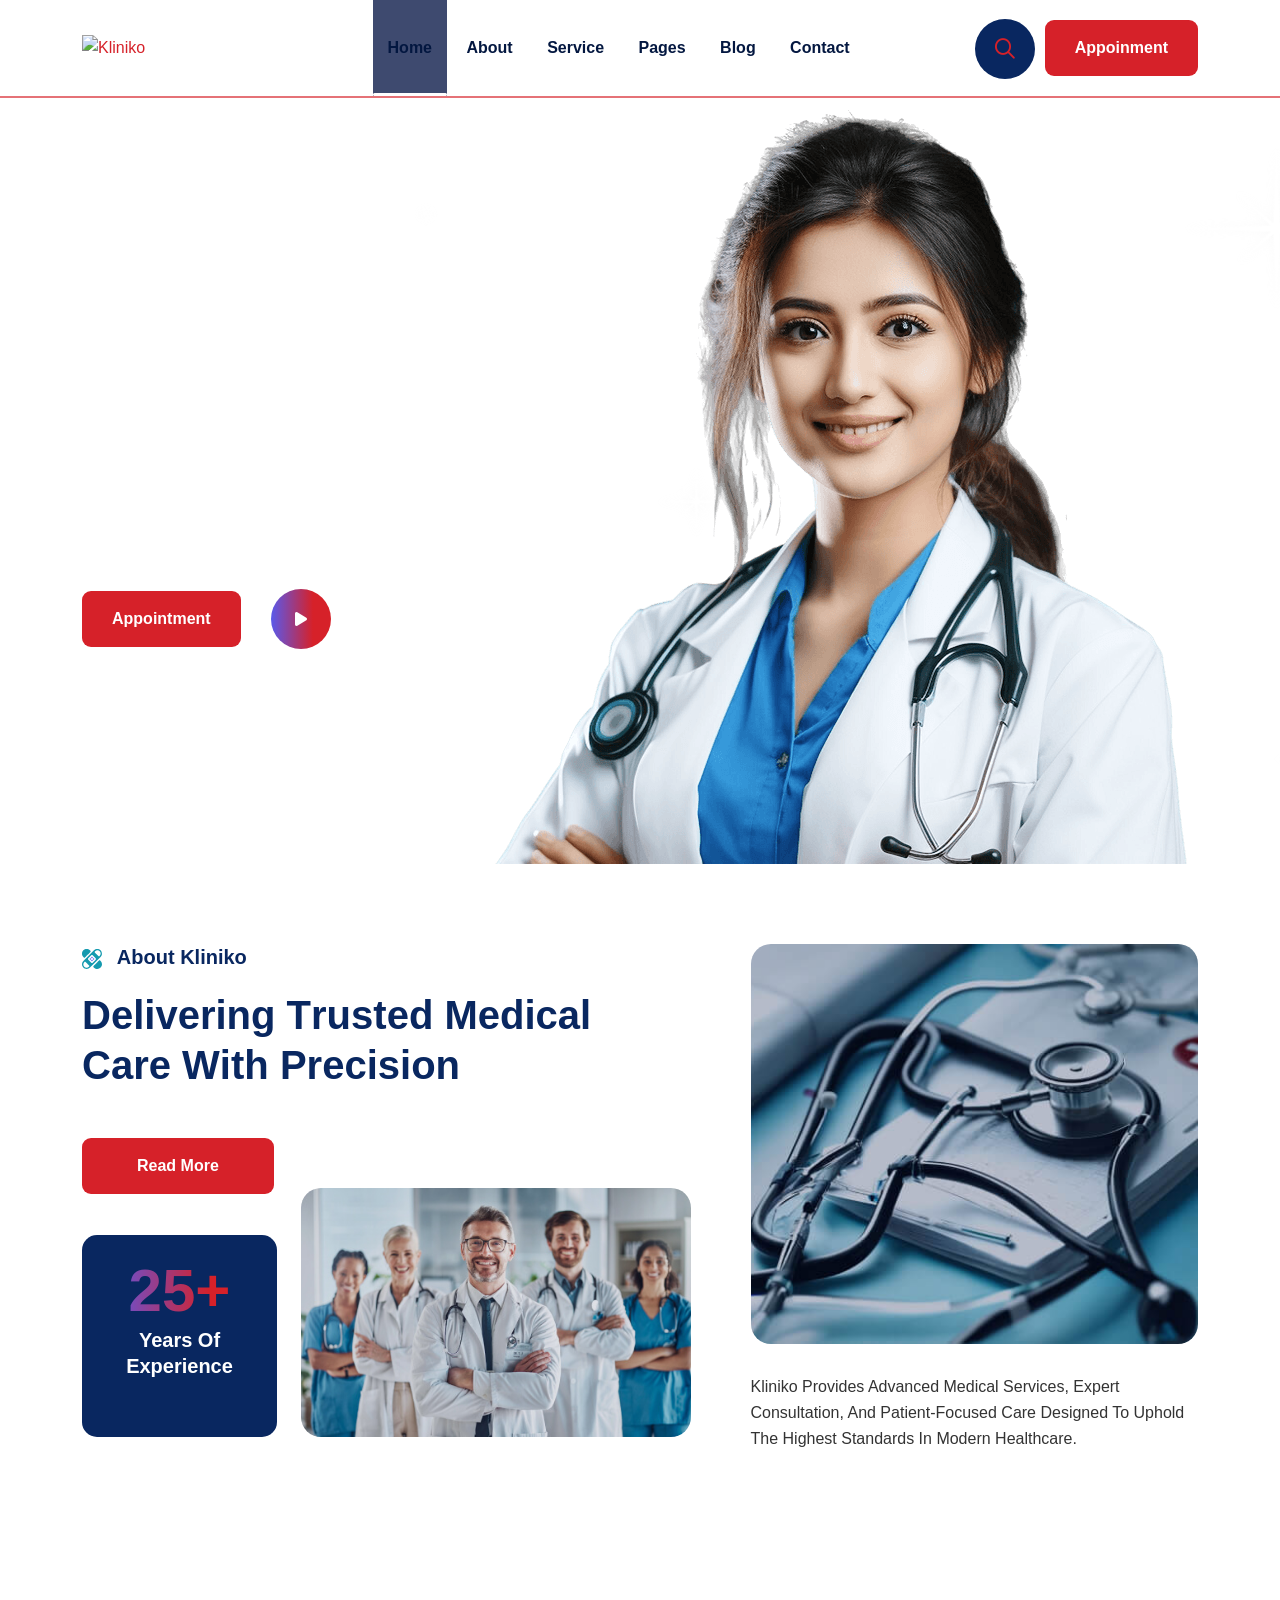
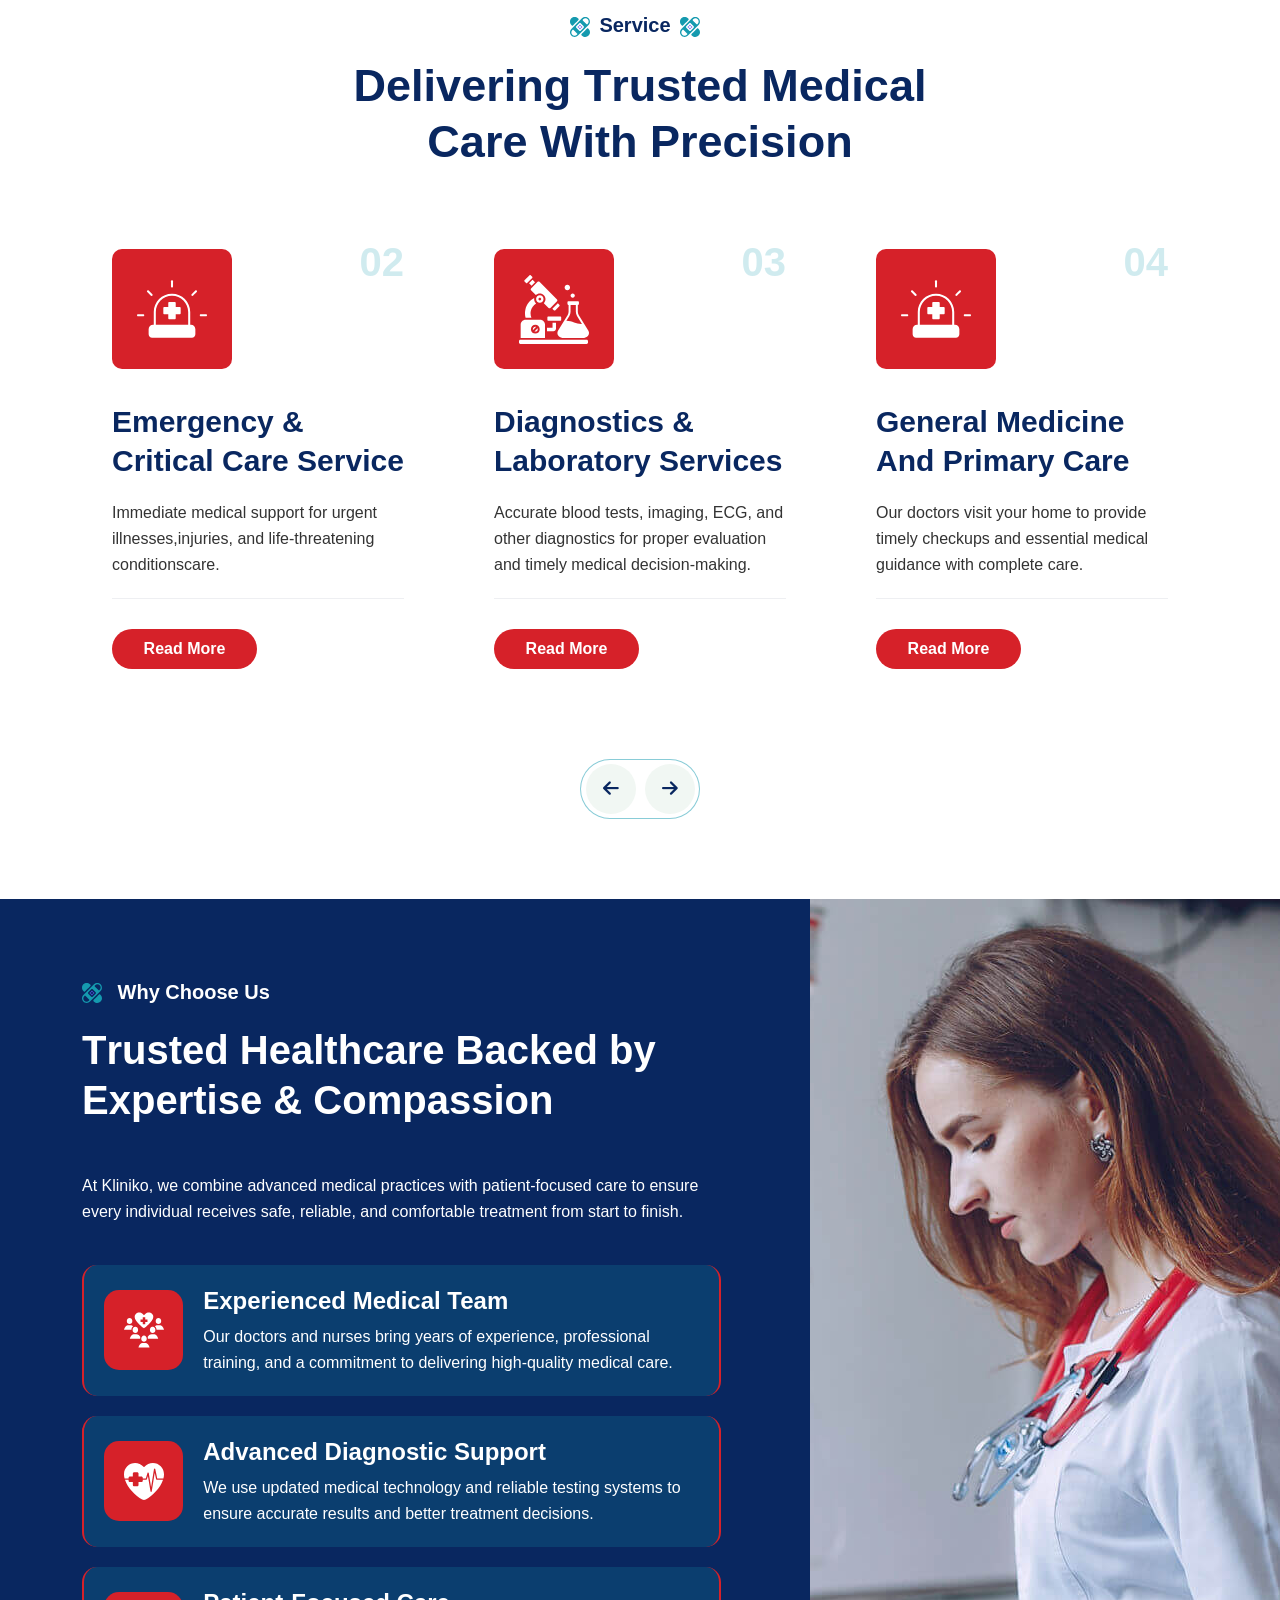
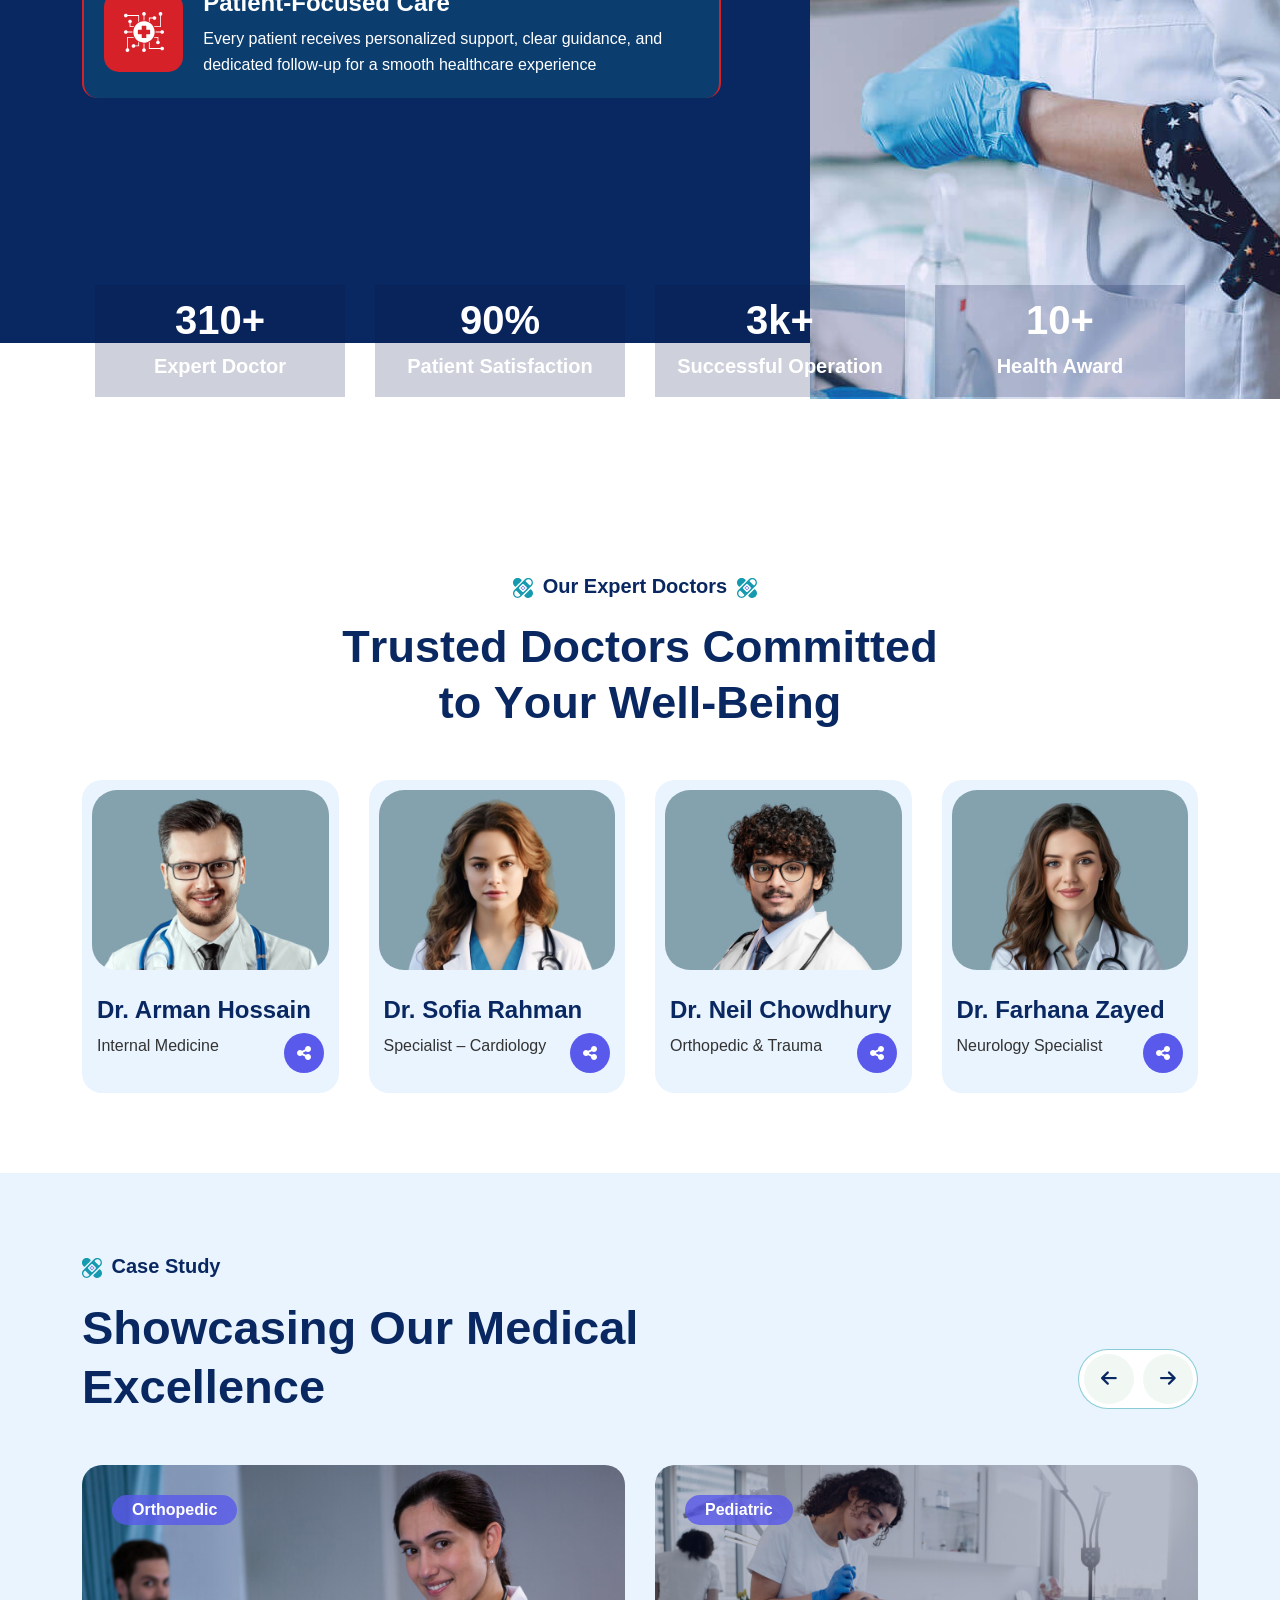
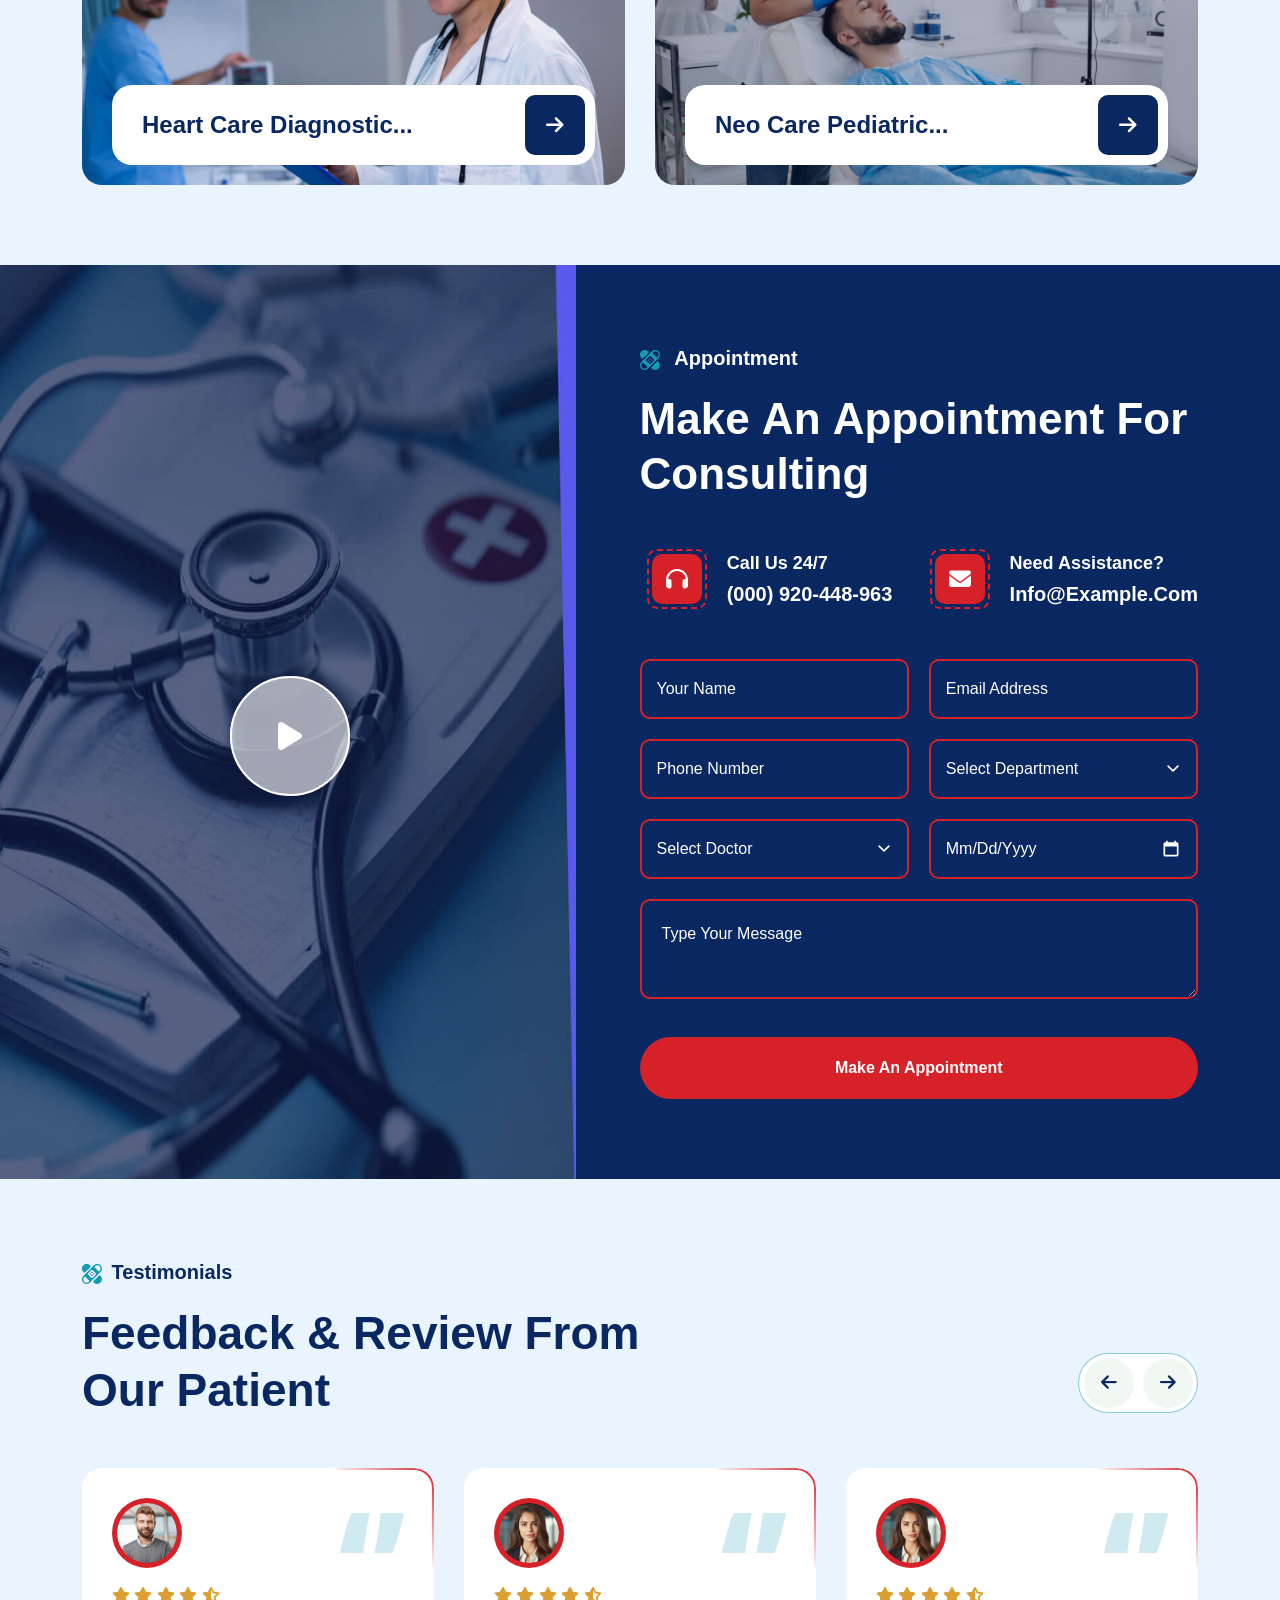
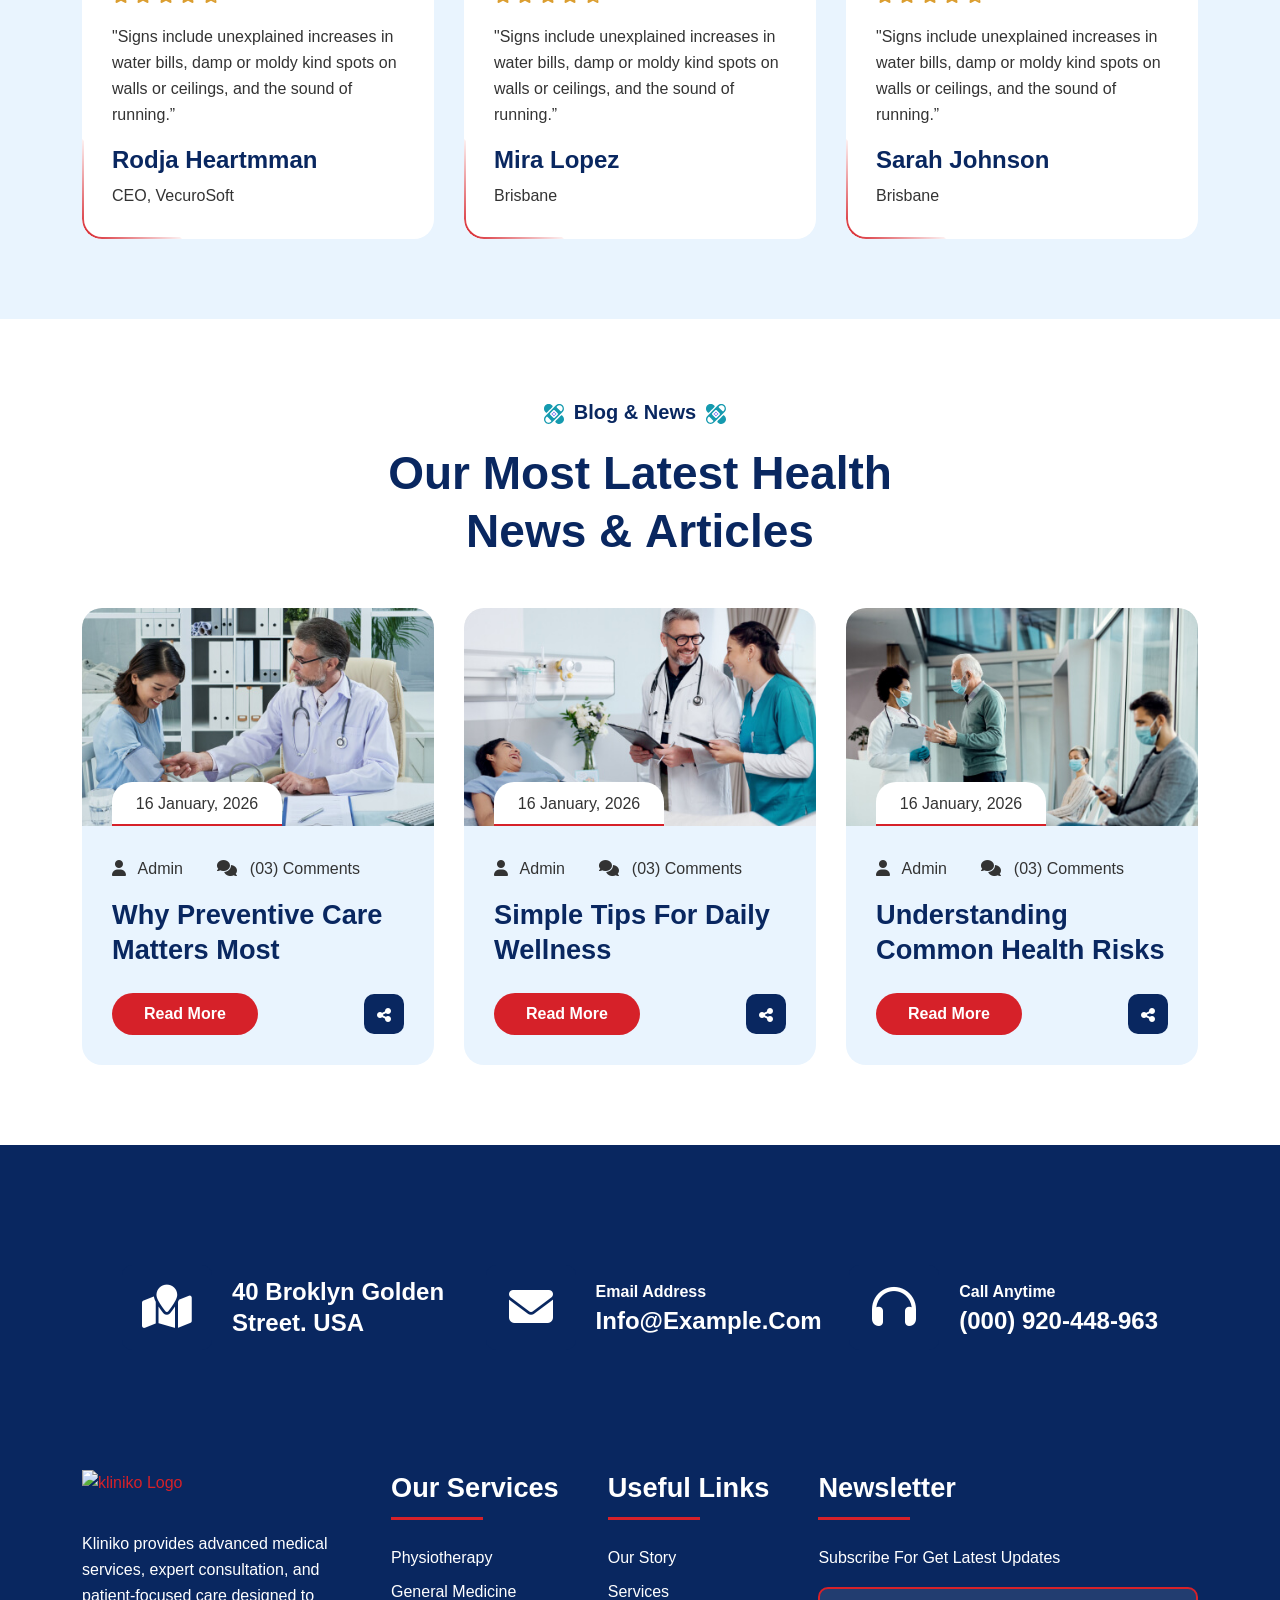
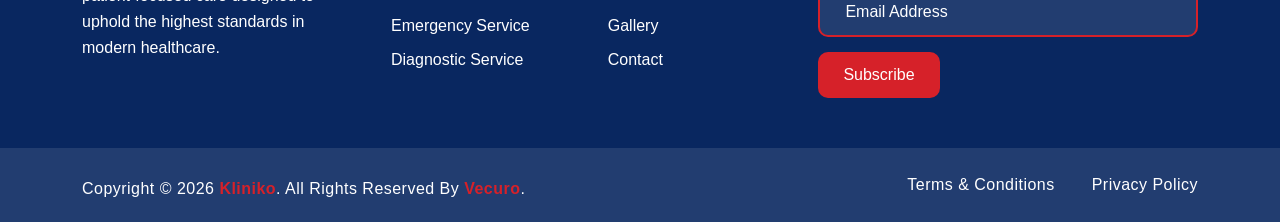
==== commit 11791832: "working on services section" ====
--- a/index.html
+++ b/index.html
@@ -24,12 +24,16 @@
   <!--~~~~~~~~~~~~~~~~~~~~~~~~~~~~
 	  Google Fonts
 	~~~~~~~~~~~~~~~~~~~~~~~~~~~~~~~~ -->
+
   <link rel="preconnect" href="https://fonts.googleapis.com">
   <link rel="preconnect" href="https://fonts.gstatic.com" crossorigin="">
   <link href="../../css2?family=Fira+Sans:ital,wght@0,100;0,200;0,300;0,400;0,500;0,600;0,700;0,800;0,900;1,100;1,200;1,300;1,400;1,500;1,600;1,700;1,800;1,900&family=Quicksand:wght@300..700&display=swap" rel="stylesheet">
+  
+  
   <!--~~~~~~~~~~~~~~~~~~~~~~~~~~~~
 	    All CSS File
 	~~~~~~~~~~~~~~~~~~~~~~~~~~~~~~~~ -->
+  
   <!-- Bootstrap -->
   <link rel="stylesheet" href="assets/css/bootstrap.min.css">
   <!-- Fontawesome Icon -->
--- a/assets/css/style.css
+++ b/assets/css/style.css
@@ -69,7 +69,7 @@
 /*------------------- 1.2. Function -------------------*/
 /*------------------- 1.3. Variable-------------------*/
 :root {
-  --vs-theme-color1: #159AAF;
+  --vs-theme-color1: #D62129;
   --vs-theme-color1-rgb: 21, 154, 175;
   --vs-theme-color2: #5959EB;
   --vs-theme-color2-rgb: 89, 89, 235;
@@ -79,9 +79,9 @@
   --vs-theme-color4-rgb: 25, 168, 163;
   --vs-theme-color5: #136282;
   --vs-theme-color5-rgb: 19, 98, 130;
-  --vs-title-color: #0E1D4C;
+  --vs-title-color: #092760;
   --vs-title-color-rgb: 14, 29, 76;
-  --vs-body-color: #7C7C7C;
+  --vs-body-color: #333;
   --vs-body-color-rgb: 124, 124, 124;
   --vs-smoke-color: #eff1f5;
   --vs-black-color: #000000;
@@ -89,15 +89,15 @@
   --vs-white-color-rgb: 255, 255, 255;
   --vs-yellow-color: #fec624;
   --vs-success-color: #28a745;
-  --vs-error-color: #dc3545;
-  --vs-img-bg-color: #F1F7F3;
-  --vs-title-font: "Quicksand", sans-serif;
-  --vs-body-font: "Fira Sans", sans-serif;
-  --vs-special-font: "Poppins", sans-serif;
+  --vs-error-color: #D62129;
+  --vs-img-bg-color: #e9f4fe;
+  --vs-title-font: 'Montserrat', sans-serif;
+  --vs-body-font: 'Inter', sans-serif;
+  --vs-special-font: 'Inter', sans-serif;
   --vs-icon-font: 'Font Awesome 6 Pro';
   --vs-main-container: 1320px;
   --vs-container-gutters: 30px;
-  --vs-section-space: 110px;
+  --vs-section-space: 80px;
   --vs-section-space-mobile: 80px;
   --vs-section-title-space: 48px;
   --ripple-ani-duration: 5s;
@@ -247,7 +247,7 @@
 
 h2,
 .h2 {
-  font-size: clamp(1.5rem, 3vw + 0.5rem, 3rem);
+  font-size: clamp(1.5rem, 3vw + 0.5rem, 2.5rem);
   /* 24px - 48px */
   line-height: 1.25;
 }
@@ -278,6 +278,10 @@
   font-size: clamp(0.875rem, 1vw + 0.25rem, 1rem);
   /* 14px - 16px */
   line-height: 1.6;
+}
+
+.bg{
+    background-color: #e9f4fe;
 }
 
 /*------------------- 1.5. Responsive -------------------*/
@@ -1651,7 +1655,7 @@
   text-transform: capitalize;
   text-decoration: none;
   border: none;
-  border-radius: 50px;
+    border-radius: 9px;
   font-family: var(--vs-title-font);
   font-size: 16px;
   font-weight: 600;
@@ -2018,7 +2022,7 @@
   text-transform: capitalize;
   font-size: 20px;
   font-family: var(--vs-title-font);
-  font-weight: bold;
+  font-weight: 600;
   display: block;
   margin-bottom: 20px;
 }
@@ -2641,9 +2645,9 @@
   top: -100%;
   right: 0;
   left: 0;
-  background: linear-gradient(90deg, var(--vs-title-color) 0%, var(--vs-theme-color1) 50%, var(--vs-theme-color2) 100%);
-  transition: all ease 0.8s;
-  box-shadow: 0 0 10px 0 rgba(0, 0, 0, 0.07);
+    background: #fff;
+    transition: all ease 0.8s;
+    box-shadow: 0 0 10px 0 rgb(0 3 9 / 18%);
 }
 .will-sticky .sticky-active.active {
   top: 0;
@@ -2706,7 +2710,7 @@
   color: var(--vs-title-color);
   pointer-events: none;
   font-size: 16px;
-  font-weight: bold;
+  font-weight: 600;
   font-family: var(--vs-title-font);
   transition: color 0.2s linear;
 }
@@ -2767,7 +2771,7 @@
   min-width: 60px;
   height: 60px;
   font-size: 17px;
-  font-weight: bold;
+  font-weight: 600;
   background-color: var(--vs-img-bg-color);
   z-index: 1;
   border-radius: 10px;
@@ -2829,7 +2833,7 @@
   padding: 0 15px;
   border-radius: 8px;
   font-family: var(--vs-title-font);
-  font-weight: bold;
+  font-weight: 600;
   margin-bottom: 10px;
   transition: 0.5s;
 }
@@ -2885,7 +2889,7 @@
   background-color: var(--vs-title-color);
   border: none;
   color: var(--vs-white-color);
-  font-weight: bold;
+  font-weight: 600;
   border-radius: 30px;
   cursor: pointer;
   text-transform: capitalize;
@@ -2929,7 +2933,7 @@
   background-color: var(--vs-title-color);
   border: none;
   color: var(--vs-white-color);
-  font-weight: bold;
+  font-weight: 600;
   border-radius: 10px;
   cursor: pointer;
   text-transform: capitalize;
@@ -2976,7 +2980,7 @@
 }
 .widget.latestNews-widget .latestNews-wrap .latestNews .post-title {
   font-family: var(--vs-title-font);
-  font-weight: bold;
+  font-weight: 600;
   font-size: 20px;
   line-height: 30px;
   margin: 0 0 0px 0;
@@ -3264,7 +3268,8 @@
   width: 100%;
 }
 .vs-header .sticky-wrapper {
-  background-color: rgba(var(--vs-theme-color1-rgb), 0.3);
+    background-color: rgb(255 255 255);
+    border-bottom: 2px solid #e57277;
 }
 .vs-header .menu-container {
   margin-left: -180px;
@@ -3296,35 +3301,35 @@
   }
 }
 .vs-header__action p {
-  font-family: var(--vs-title-font);
-  color: var(--vs-white-color);
-  font-size: 20px;
-  text-transform: capitalize;
-  font-weight: bold;
-  margin: 0 10px 0 0;
-  line-height: 0px;
-  padding-left: 20px;
-  position: relative;
-  transition: 0.5s;
+    font-family: var(--vs-title-font);
+    color: #092760;
+    font-size: 18px;
+    text-transform: capitalize;
+    font-weight: 600;
+    margin: 0 10px 0 0;
+    line-height: 0px;
+    padding-left: 12px;
+    position: relative;
+    transition: 0.5s;
 }
 .vs-header__action p:hover {
   color: var(--vs-title-color);
 }
 .vs-header__action p:hover span {
-  color: var(--vs-white-color);
+    color: #d62129;
 }
 .vs-header__action p span {
-  font-size: 16px;
-  color: var(--vs-white-color);
-  display: block;
-  margin-bottom: 30px;
+    font-size: 15px;
+    color: #d62129;
+    display: block;
+    margin-bottom: 25px;
 }
 .vs-header__action .call-icon {
-  width: 60px;
-  height: 60px;
-  background-color: var(--vs-title-color);
-  color: var(--vs-theme-color1);
-  font-size: 26px;
+    width: 50px;
+    height: 50px;
+    background-color: var(--vs-title-color);
+    color: #ffffff;
+    font-size: 24px;
   position: relative;
   top: 1px;
   display: flex;
@@ -3338,8 +3343,11 @@
   color: var(--vs-white-color);
 }
 .vs-header__logo {
-  padding: 20px 0;
+  padding: 10px 0;
   /* Large devices */
+}
+.vs-header__logo img{
+    width: 225px;
 }
 @media (max-width: 1199px) {
   .vs-header__logo {
@@ -3397,13 +3405,13 @@
   }
 }
 .main-menu a {
-  display: block;
-  position: relative;
-  font-weight: bold;
-  font-size: 16px;
-  color: var(--vs-white-color);
-  font-family: var(--vs-title-font);
-  text-transform: capitalize;
+    display: block;
+    position: relative;
+    font-weight: 600;
+    font-size: 16px;
+    color: #031740;
+    font-family: var(--vs-title-font);
+    text-transform: capitalize;
 }
 .main-menu ul {
   margin: 0;
@@ -3417,7 +3425,7 @@
 }
 .main-menu ul li a {
   position: relative;
-  padding: 37px 20px;
+  padding: 30px 20px;
 }
 @media (max-width: 1600px) {
   .main-menu ul li a {
@@ -3809,7 +3817,7 @@
   font-family: var(--vs-title-font);
   color: var(--vs-white-color);
   text-transform: capitalize;
-  font-weight: bold;
+  font-weight: 600;
   margin: 0;
   transition: 0.5s;
 }
@@ -3988,7 +3996,7 @@
 .vs-footer__copyright a {
   color: var(--vs-theme-color1);
   position: relative;
-  font-weight: bold;
+  font-weight: 600;
 }
 .vs-footer__copyright a::before {
   position: absolute;
@@ -4404,7 +4412,7 @@
   padding: 5px 5px 0 0;
   font-family: var(--vs-title-font);
   text-transform: capitalize;
-  font-weight: bold;
+  font-weight: 600;
   font-size: 30px;
 }
 .vs-breadcrumb__menu ul li::after {
@@ -4525,7 +4533,7 @@
   text-transform: capitalize;
   color: var(--vs-white-color);
   font-family: var(--vs-title-font);
-  font-weight: bold;
+  font-weight: 600;
 }
 .vs-hero__title--main span {
   color: var(--vs-theme-color1);
@@ -4641,7 +4649,7 @@
   color: var(--vs-white-color);
   font-size: 20px;
   text-transform: capitalize;
-  font-weight: bold;
+  font-weight: 600;
   margin: 0 10px 0 0;
   line-height: 0px;
   padding-left: 20px;
@@ -4745,7 +4753,7 @@
   color: var(--vs-title-color);
 }
 .vs-hero.style4 .vs-hero__title--sub {
-  font-weight: bold;
+  font-weight: 600;
   font-family: var(--vs-title-font);
 }
 .vs-hero.style4 .vs-hero__title--para {
@@ -5022,7 +5030,7 @@
 .vs-hero.style5 .vs-hero__rightImg .circle text {
   font-size: 11px;
   font-family: var(--vs-title-font);
-  font-weight: bold;
+  font-weight: 600;
   text-transform: capitalize;
   fill: var(--vs-white-color);
   letter-spacing: 1px;
@@ -5225,9 +5233,9 @@
 }
 
 /*------------------- 4.7. About Part -------------------*/
-.vs-about .vs-title__main {
+/* .vs-about .vs-title__main {
   max-width: 630px;
-}
+} */
 @media (max-width: 1300px) {
   .vs-about .vs-title__main {
     max-width: 600px;
@@ -5258,16 +5266,17 @@
 }
 .vs-about__wrap .ab-experience h2,
 .vs-about__wrap .ab-experience h1 {
-  font-size: 74px;
+  font-size: 60px;
   background: linear-gradient(90deg, var(--vs-theme-color2) 0%, var(--vs-theme-color1) 70%);
   -webkit-background-clip: text;
   -webkit-text-fill-color: transparent;
   background-clip: text;
   color: transparent;
+  margin-bottom: 0;
 }
 .vs-about__wrap .ab-experience p {
   font-size: 20px;
-  font-weight: bold;
+  font-weight: 600;
   text-transform: capitalize;
   color: var(--vs-white-color);
   font-family: var(--vs-title-font);
@@ -5398,7 +5407,7 @@
   position: relative;
 }
 .vs-about.style2 .abImg.style2 img {
-  mask-image: url([data-uri]);
+  /* mask-image: url([data-uri]); */
   mask-position: center;
   mask-repeat: no-repeat;
   mask-size: cover;
@@ -5412,14 +5421,14 @@
   z-index: 2;
 }
 .vs-about.style2 .abImg.style2 .vs-about__wrap .ab-experience {
-  width: 225px;
-  height: 230px;
+width: 190px;
+    height: 195px;
   padding: 30px;
 }
 .vs-about.style2 .abImg.style2 .circle {
   position: absolute;
-  width: 160px;
-  height: 160px;
+width: 140px;
+    height: 140px;
   left: 0;
   bottom: 0;
   border-radius: 50%;
@@ -5451,7 +5460,7 @@
 .vs-about.style2 .abImg.style2 .circle text {
   font-size: 11px;
   font-family: var(--vs-title-font);
-  font-weight: bold;
+  font-weight: 600;
   text-transform: uppercase;
   fill: var(--vs-white-color);
   letter-spacing: 0.9px;
@@ -5469,7 +5478,7 @@
 }
 .vs-about.style2 .vs-about__wrap .ab-experience p {
   font-size: 20px;
-  font-weight: bold;
+  font-weight: 600;
   margin: 0;
 }
 .vs-about.style2 .vs-about__right .ab-Box {
@@ -5510,7 +5519,7 @@
 .vs-about.style2 .vs-about__right .ab-Box p.e-call {
   color: var(--vs-title-color);
   font-family: var(--vs-title-font);
-  font-weight: bold;
+  font-weight: 600;
   font-size: 20px !important;
   margin-top: 15px !important;
   transition: 0.5s;
@@ -5545,7 +5554,7 @@
 }
 @media (max-width: 1400px) {
   .vs-about.style2 .vs-title__main {
-    max-width: 570px;
+    /* max-width: 570px; */
     font-size: 45px;
   }
   .vs-about.style2 .abImg .para-img img {
@@ -5562,7 +5571,7 @@
     margin: 0 0 30px !important;
   }
   .vs-about.style2 .vs-title__main {
-    max-width: 510px;
+    /* max-width: 510px; */
     font-size: 40px;
   }
   .vs-about.style2 .abImg .para-img img {
@@ -5792,7 +5801,7 @@
 }
 .vs-about.style4 .vs-about__wrap .ab-experience p {
   margin: 0;
-  font-weight: bold;
+  font-weight: 600;
   color: var(--vs-title-color);
 }
 .vs-about.style4 .vs-about__wrap img {
@@ -5847,7 +5856,7 @@
 .vs-about.style4 .vs-about__right .ab-qoute p {
   color: var(--vs-title-color);
   font-family: var(--vs-title-font);
-  font-weight: bold;
+  font-weight: 600;
   border-left: 5px solid var(--vs-theme-color3);
   padding: 5px 30px;
   margin: 0;
@@ -6196,7 +6205,7 @@
 .vs-choose__wrap .choose-content .choose-txt h3 {
   font-size: 24px;
   color: var(--vs-white-color);
-  font-weight: bold;
+  font-weight: 600;
 }
 .vs-choose__wrap .choose-content .choose-txt p {
   color: var(--vs-white-color);
@@ -6504,7 +6513,7 @@
   border-radius: 10px;
   font-family: var(--vs-title-font);
   font-size: 30px;
-  font-weight: bold;
+  font-weight: 600;
   display: flex;
   align-items: center;
   justify-content: center;
@@ -6665,7 +6674,7 @@
   position: absolute;
   top: 30px;
   right: 30px;
-  font-weight: bold;
+  font-weight: 600;
 }
 .vs-service__txt h3,
 .vs-service__txt h2 {
@@ -6699,7 +6708,7 @@
   color: var(--vs-white-color);
   text-transform: capitalize;
   font-family: var(--vs-title-font);
-  font-weight: bold;
+  font-weight: 600;
   border-radius: 50px;
   transition: 0.5s;
 }
@@ -6777,7 +6786,7 @@
   height: 80px;
   font-size: 24px;
   font-family: var(--vs-title-font);
-  font-weight: bold;
+  font-weight: 600;
   text-align: left;
   color: var(--vs-title-color);
   cursor: pointer;
@@ -7485,7 +7494,7 @@
   font-family: var(--vs-title-font);
   color: var(--vs-title-color);
   font-size: 18px;
-  font-weight: bold;
+  font-weight: 600;
   cursor: pointer;
   transition: 0.5s;
 }
@@ -8344,7 +8353,7 @@
   color: var(--vs-white-color);
   text-align: center;
   font-family: var(--vs-title-font);
-  font-weight: bold;
+  font-weight: 600;
   text-transform: capitalize;
   border-radius: 30px;
   margin-top: 30px;
@@ -8506,7 +8515,7 @@
   font-family: var(--vs-title-font);
 }
 .doctor-Dpage__content .skills-grid .skill-item .skill-header span:first-child {
-  font-weight: bold;
+  font-weight: 600;
   color: var(--vs-title-color);
 }
 .doctor-Dpage__content .skills-grid .skill-item .skill-header span:last-child {
@@ -8661,7 +8670,7 @@
   font-size: 24px;
   color: var(--vs-white-color);
   text-transform: capitalize;
-  font-weight: bold;
+  font-weight: 600;
   margin: 0;
   transition: 0.5s;
 }
@@ -8785,7 +8794,7 @@
   color: var(--vs-white-color);
   background: var(--vs-theme-color1);
   border-radius: 50px;
-  font-weight: bold;
+  font-weight: 600;
   padding: 18px;
   font-size: 16px;
   transition: all 0.5s ease-in-out;
@@ -9283,7 +9292,7 @@
   font-size: 24px;
   font-family: var(--vs-title-font);
   text-transform: capitalize;
-  font-weight: bold;
+  font-weight: 600;
   height: 80px;
   width: 100%;
   border: none;
@@ -9373,7 +9382,7 @@
   left: 30px;
   display: inline-block;
   padding: 2px 20px;
-  font-weight: bold;
+  font-weight: 600;
   font-family: var(--vs-title-font);
   background-color: rgba(var(--vs-theme-color2-rgb), 0.8);
   color: var(--vs-white-color);
@@ -9515,7 +9524,7 @@
   left: 20px;
   display: inline-block;
   padding: 2px 20px;
-  font-weight: bold;
+  font-weight: 600;
   font-family: var(--vs-title-font);
   background-color: rgba(var(--vs-theme-color2-rgb), 0.95);
   color: var(--vs-white-color);
@@ -9549,7 +9558,7 @@
   color: var(--vs-white-color);
   text-transform: capitalize;
   font-family: var(--vs-title-font);
-  font-weight: bold;
+  font-weight: 600;
   border-radius: 50px;
   line-height: 16px;
   padding: 13px 32px;
@@ -10432,7 +10441,7 @@
   color: var(--vs-white-color);
   text-transform: capitalize;
   font-family: var(--vs-title-font);
-  font-weight: bold;
+  font-weight: 600;
   border-radius: 50px;
   width: auto;
   height: auto;
@@ -10814,7 +10823,7 @@
   font-size: 20px;
   font-family: var(--vs-title-font);
   color: var(--vs-title-color);
-  font-weight: bold;
+  font-weight: 600;
   margin-right: 10px;
 }
 .vs-blog__blogDpage .blogDpage .blog_content .listBTN .blogD-tag a {
@@ -10835,7 +10844,7 @@
   font-size: 20px;
   font-family: var(--vs-title-font);
   color: var(--vs-title-color);
-  font-weight: bold;
+  font-weight: 600;
   margin-right: 10px;
 }
 .vs-blog__blogDpage .blogDpage .blog_content .listBTN .social-style li a {
@@ -10852,7 +10861,7 @@
 .vs-blog__blogDpage .blogD_comments h2 {
   text-transform: capitalize;
   margin: 0 0 20px;
-  font-weight: bold;
+  font-weight: 600;
 }
 .vs-blog__blogDpage .blogD_comments svg {
   margin-bottom: 40px;
@@ -10892,14 +10901,14 @@
   line-height: 20px;
   color: var(--vs-white-color);
   text-transform: capitalize;
-  font-weight: bold;
+  font-weight: 600;
   transition: all 0.5s ease 0s;
   padding: 10px;
 }
 .vs-blog__blogDpage .blogD_comments .comm-item__txt h3 {
   font-size: 24px;
   margin-bottom: 8px;
-  font-weight: bold;
+  font-weight: 600;
   text-transform: capitalize;
 }
 .vs-blog__blogDpage .blogD_comments .comm-item__txt p {
@@ -11543,7 +11552,7 @@
   color: var(--vs-white-color);
   background: var(--vs-title-color);
   border-radius: 50px;
-  font-weight: bold;
+  font-weight: 600;
   padding: 18px;
   margin: 25px 0 10px;
   font-size: 16px;
@@ -12282,3 +12291,121 @@
 }
 
 /*# sourceMappingURL=style.css.map */
+
+
+.heroSlider {
+    position: relative;
+    width: 100%;
+    overflow: hidden;
+    margin-top: 96px;
+}
+
+.heroSlider .swiper-slide {
+    width: 100% !important;
+    overflow: hidden;
+}
+
+.heroSlider .swiper-slide img {
+    width: 100%;
+    height: auto;
+    object-fit: cover;
+    object-position: center;
+    display: block;
+    border-radius: 0;
+}
+
+/* Navigation Buttons */
+
+.hero-prev,
+.hero-next {
+    position: absolute;
+    top: 50%;
+    transform: translateY(-50%);
+    width: 55px;
+    height: 55px;
+    border-radius: 50%;
+background: rgb(91 128 197 / 46%);
+    color: #fff;
+    display: flex;
+    align-items: center;
+    justify-content: center;
+    cursor: pointer;
+    z-index: 20;
+    transition: .3s ease;
+}
+
+.hero-prev:hover,
+.hero-next:hover {
+    background: #E53935;
+}
+
+.hero-prev {
+    left: 25px;
+}
+
+.hero-next {
+    right: 25px;
+}
+
+/* Pagination Dots */
+
+.hero-pagination {
+    position: absolute;
+    bottom: 25px !important;
+    left: 100% !important;
+    transform: translateX(-50%);
+    z-index: 20;
+}
+
+.hero-pagination .swiper-pagination-bullet {
+    width: 10px;
+    height: 10px;
+    background: rgba(255,255,255,.55);
+    opacity: 1;
+    margin: 0 6px !important;
+    transition: all .3s ease;
+}
+
+.hero-pagination .swiper-pagination-bullet-active {
+    width: 30px;
+    border-radius: 20px;
+    background: #E53935;
+}
+
+/* Responsive */
+
+@media (max-width:991px){
+
+    /* .heroSlider .swiper-slide img{
+        height:450px;
+    } */
+
+    .hero-prev,
+    .hero-next{
+        width:45px;
+        height:45px;
+    }
+
+}
+
+@media (max-width:576px){
+
+    .heroSlider .swiper-slide img{
+        height:320px;
+    }
+
+    .hero-prev{
+        left:15px;
+    }
+
+    .hero-next{
+        right:15px;
+    }
+
+    .hero-prev,
+    .hero-next{
+        width:40px;
+        height:40px;
+    }
+
+}
